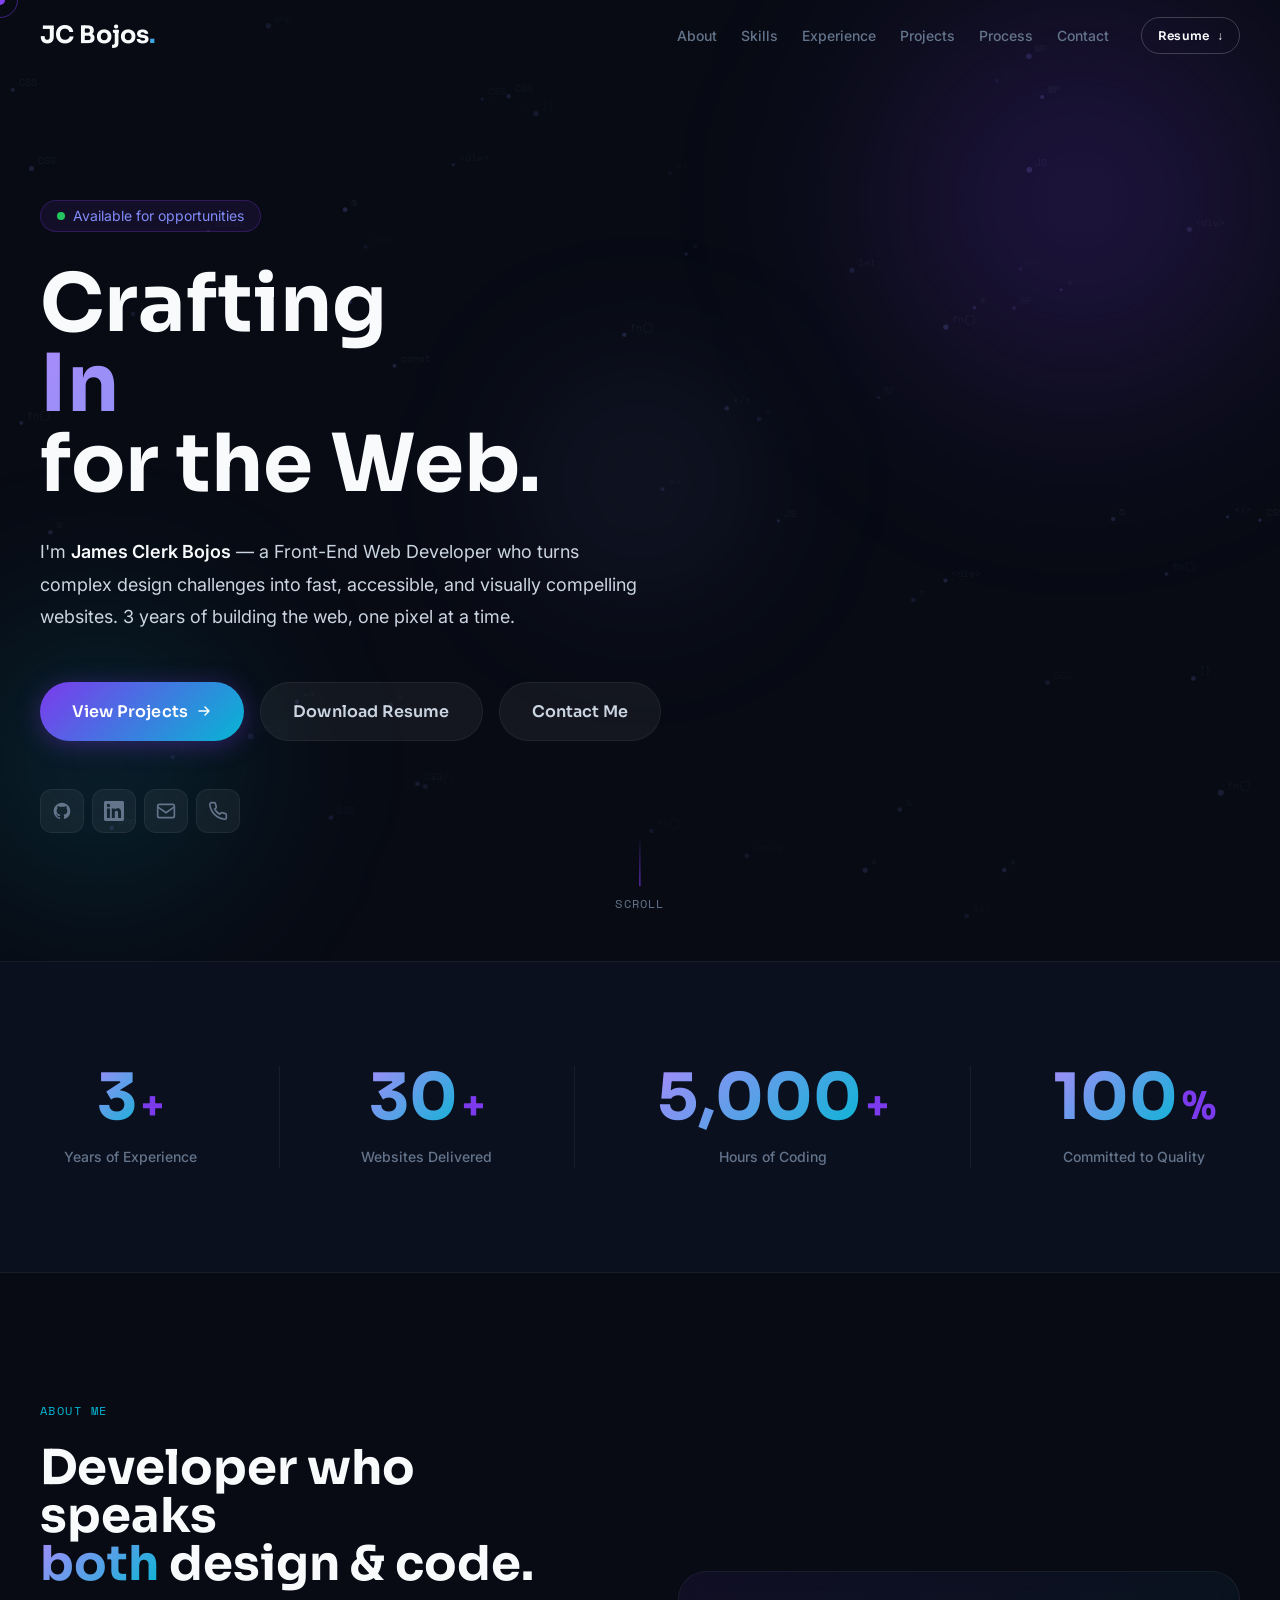
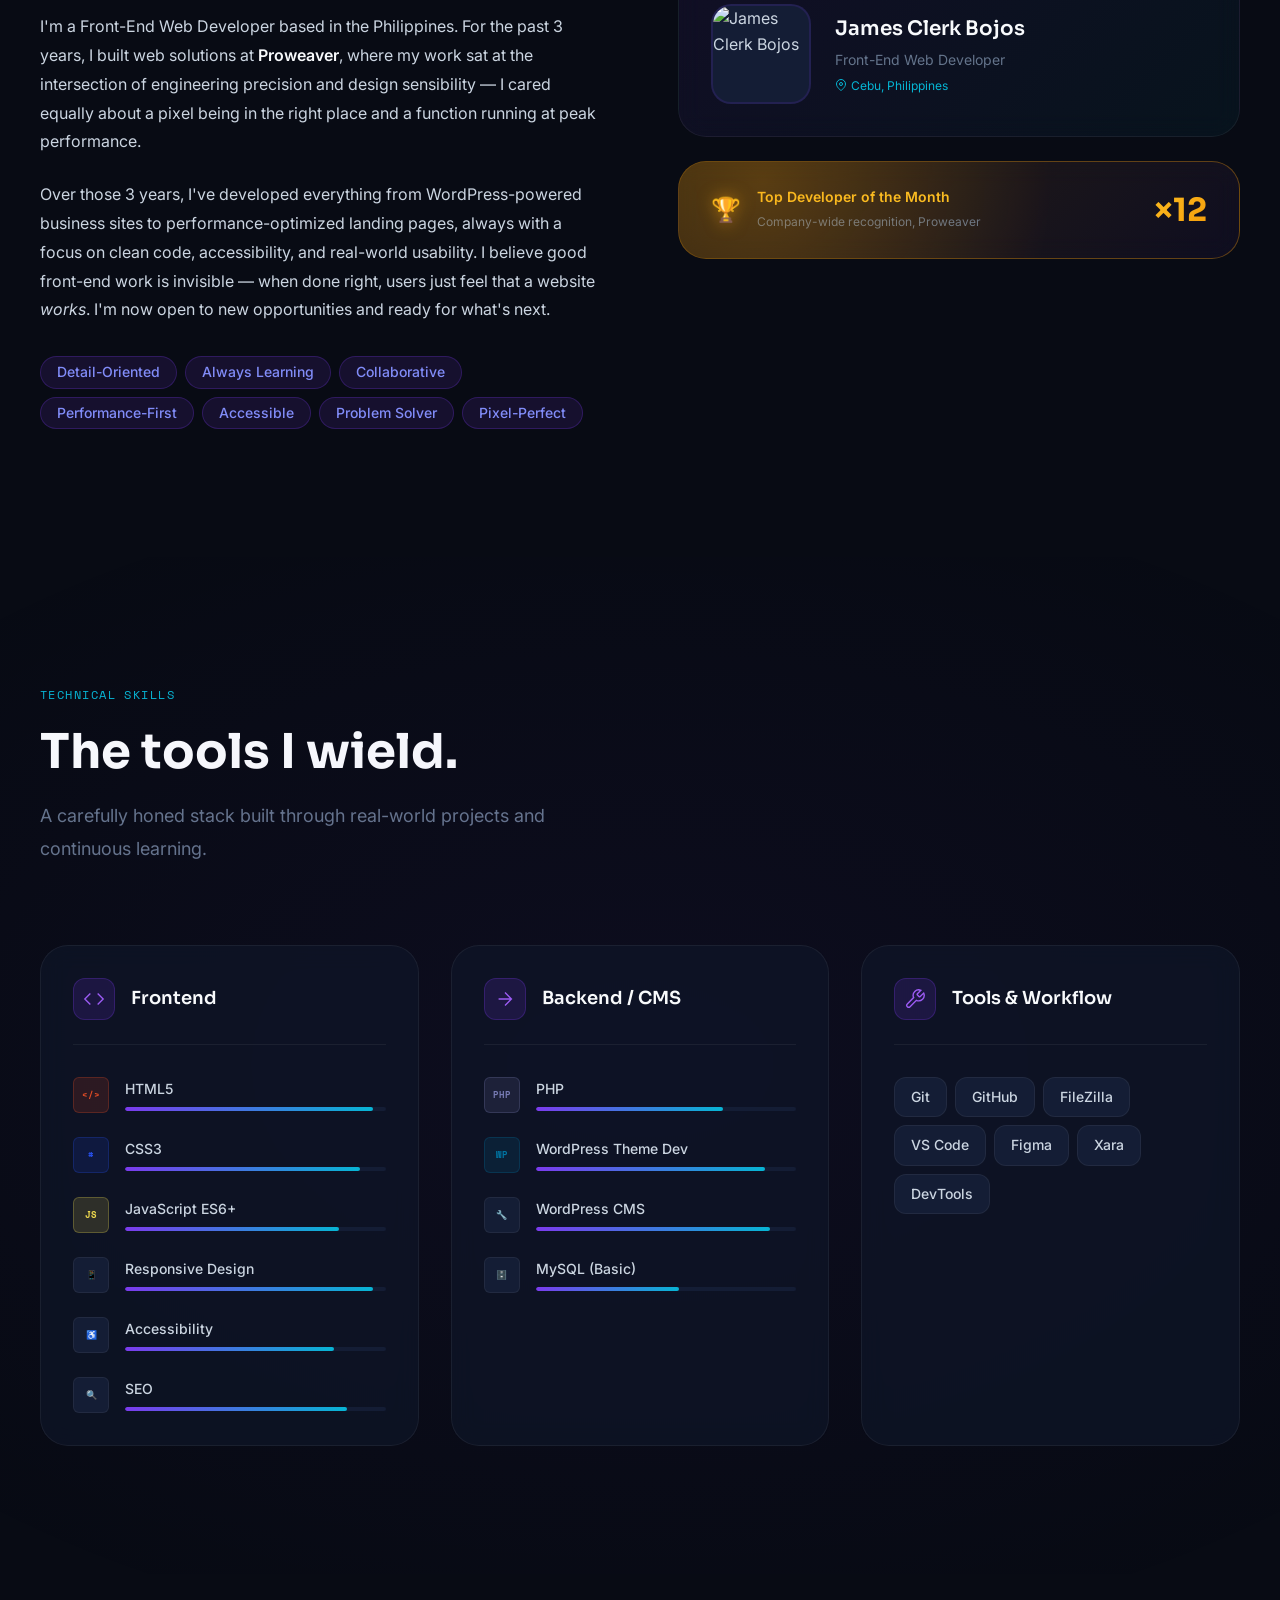
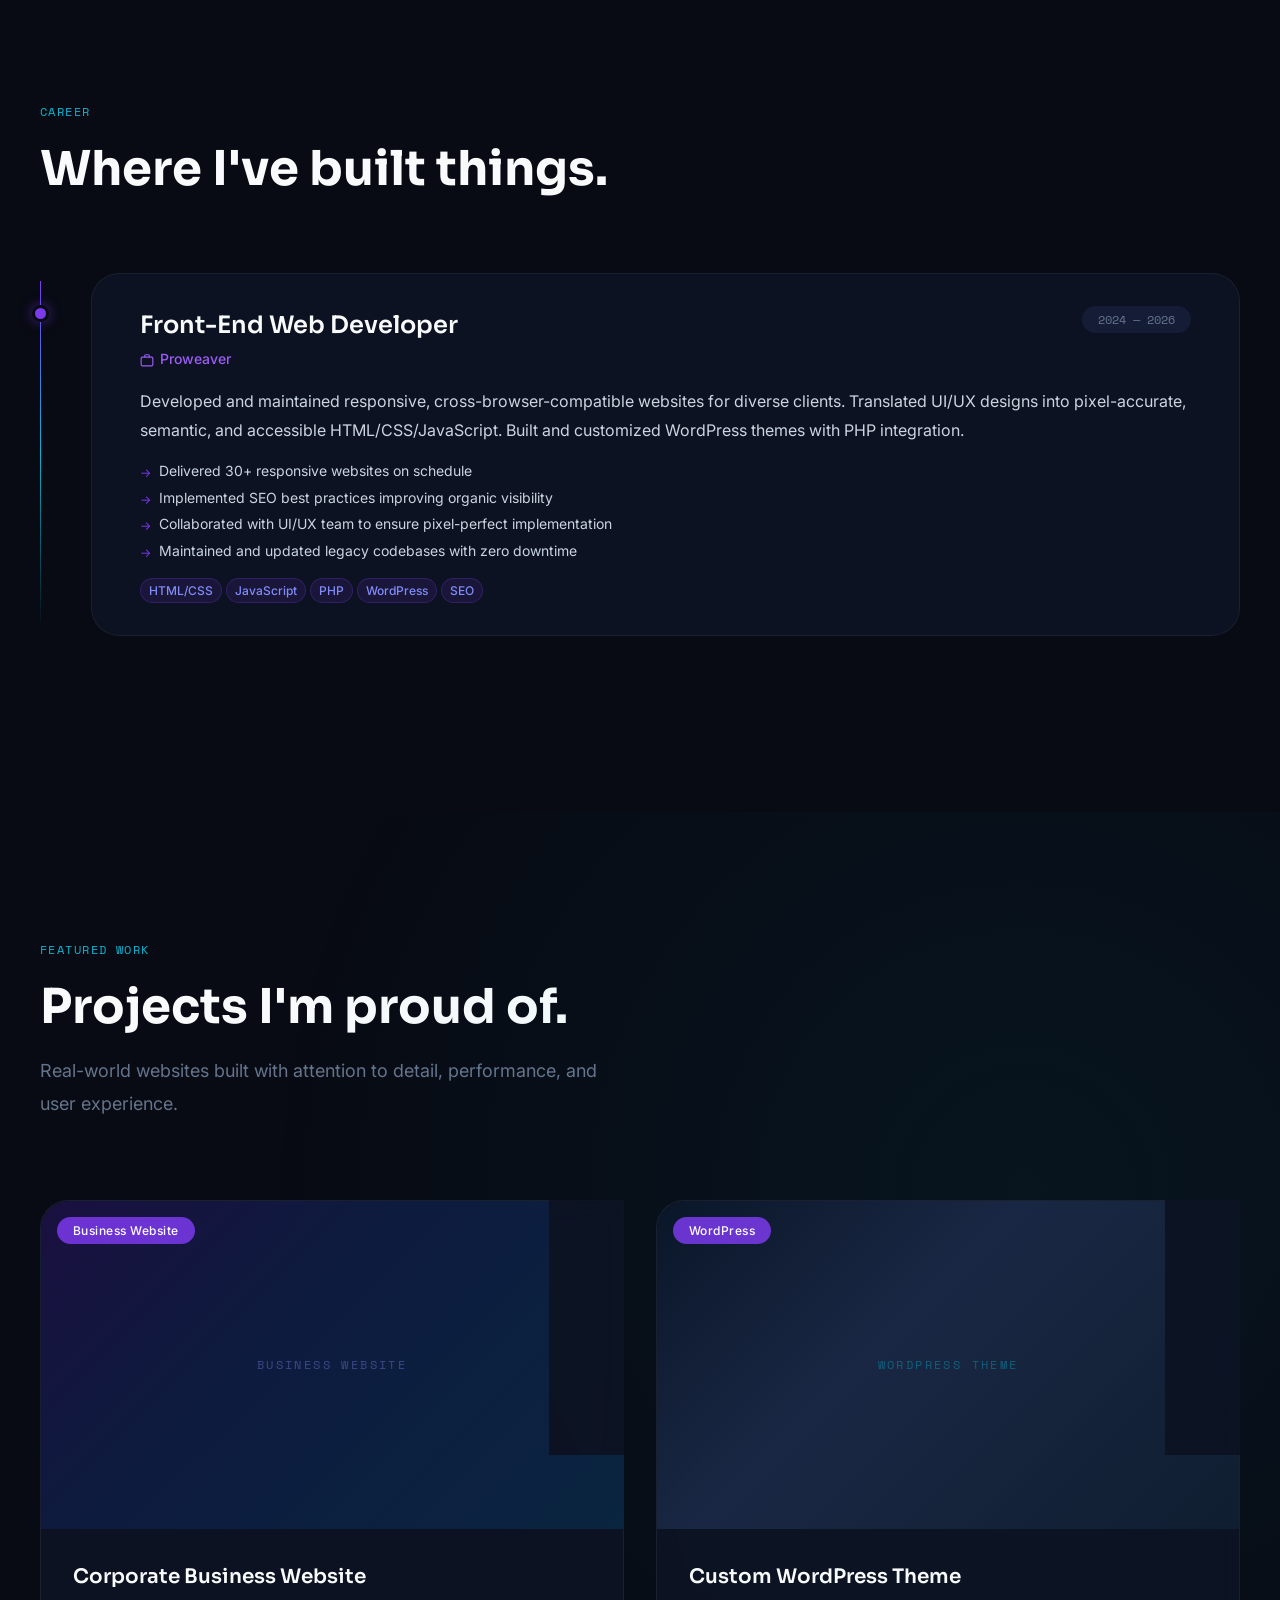
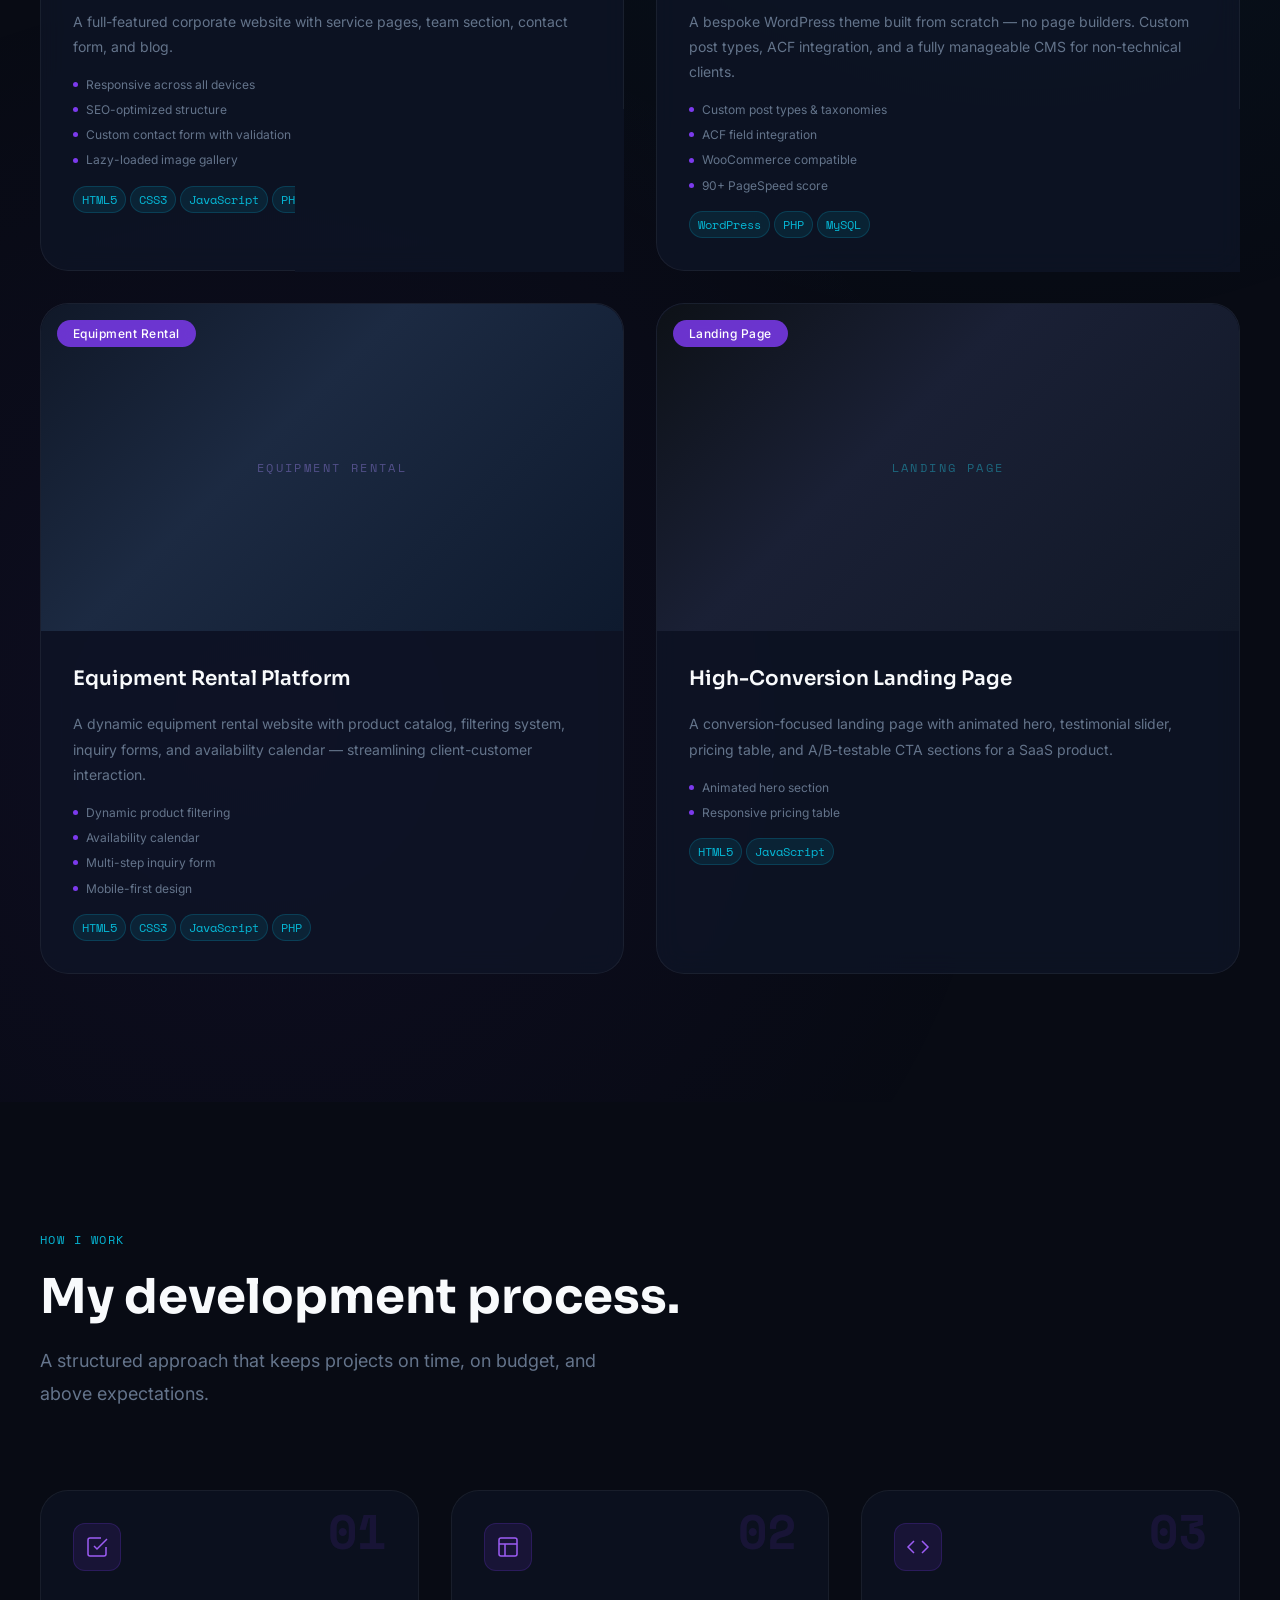
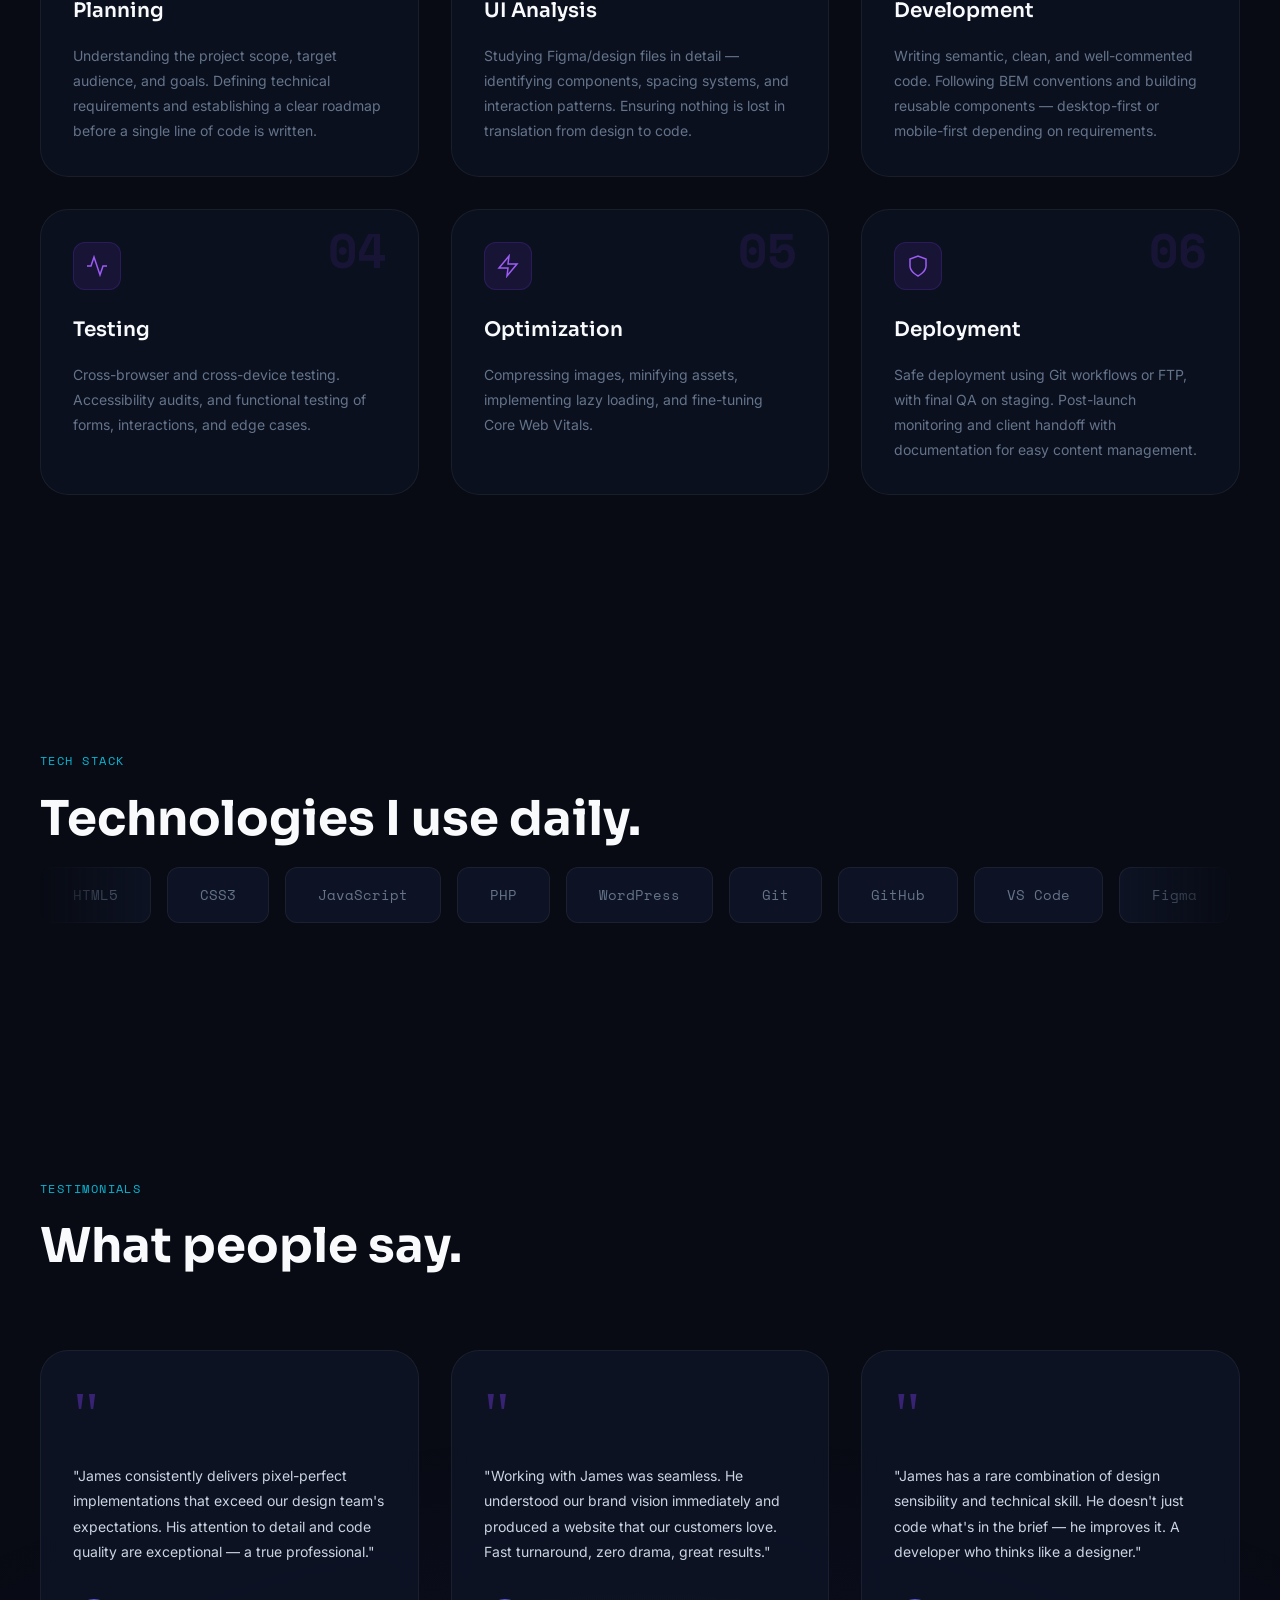
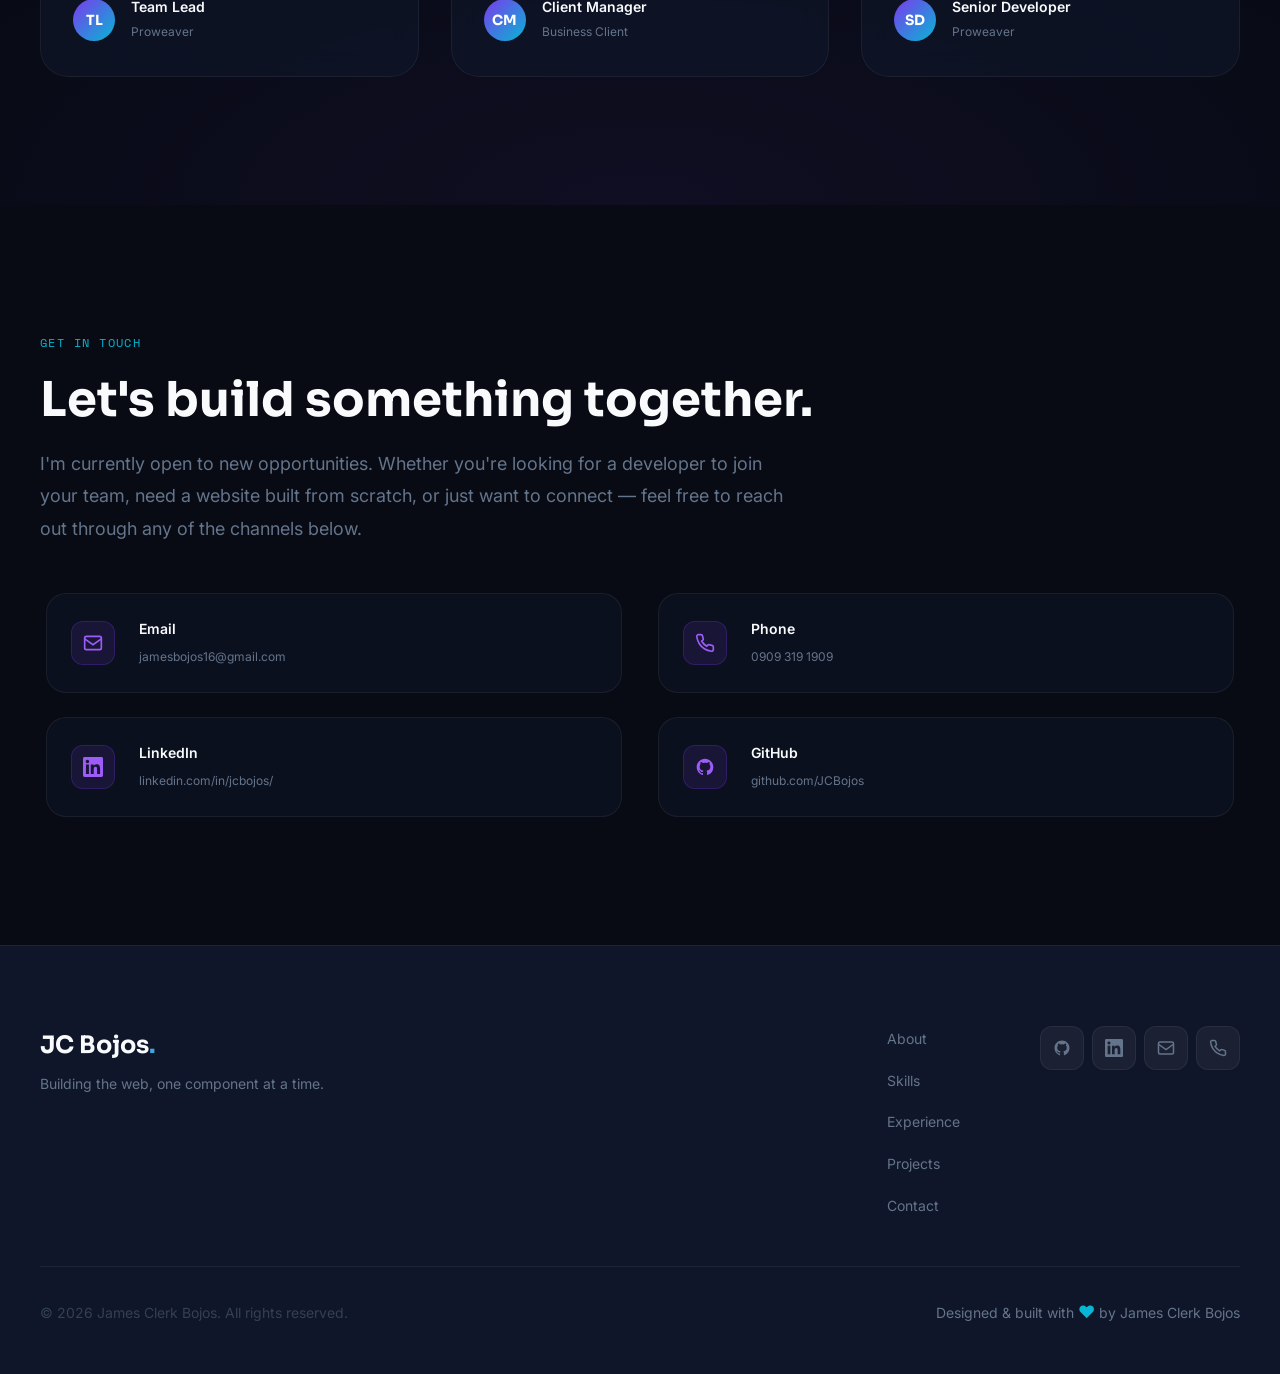
==== index.html @ 09b6a543 "minified files" ====
<!DOCTYPE html>
<html lang="en">
<head>
  <meta charset="UTF-8" />
  <meta name="viewport" content="width=device-width, initial-scale=1.0" />
  <meta name="theme-color" content="#080B14" id="theme-color-meta" />

  <!-- Apply saved theme before first paint to avoid a flash -->
  <script>
    (function () {
      try {
        var saved = localStorage.getItem('theme');
        if (saved === 'light') {
          document.documentElement.setAttribute('data-theme', 'light');
        }
      } catch (e) { /* localStorage unavailable, default (dark) applies */ }
    })();
  </script>

  <!-- SEO -->
  <title>James Clerk Bojos — Front-End Web Developer | Philippines</title>
  <meta name="description" content="James Clerk Bojos is a Front-End Web Developer with 3 years of experience building responsive, accessible, and performant websites using HTML, CSS, JavaScript, PHP, and WordPress." />
  <meta name="keywords" content="front-end developer, web developer Philippines, WordPress developer, HTML CSS JavaScript, James Bojos, responsive websites" />
  <meta name="author" content="James Clerk Bojos" />
  <link rel="canonical" href="https://jamesclerkbojos.dev/" />

  <!-- Open Graph -->
  <meta property="og:type" content="website" />
  <meta property="og:url" content="https://jamesclerkbojos.dev/" />
  <meta property="og:title" content="James Bojos — Front-End Web Developer" />
  <meta property="og:description" content="Front-End Web Developer with 3 years of experience in responsive design, WordPress, and modern web technologies." />
  <meta property="og:image" content="https://jamesclerkbojos.dev/assets/images/og-cover.jpg" />

  <!-- Twitter Card -->
  <meta name="twitter:card" content="summary_large_image" />
  <meta name="twitter:title" content="James Clerk Bojos — Front-End Web Developer" />
  <meta name="twitter:description" content="Building responsive, accessible, and beautiful web experiences." />
  <meta name="twitter:image" content="https://jamesclerkbojos.dev/assets/images/og-cover.jpg" />

  <!-- Schema.org -->
  <script type="application/ld+json">
  {
    "@context": "https://schema.org",
    "@type": "Person",
    "name": "James Clerk Bojos",
    "url": "https://github.com/JCBojos",
    "jobTitle": "Front-End Web Developer",
    "knowsAbout": ["HTML5","CSS3","JavaScript","PHP","WordPress","Responsive Design","SEO"],
    "sameAs": [
      "https://github.com/JCBojos",
      "https://linkedin.com/in/jamesclerkbojos"
    ]
  }
  </script>

  <!-- Fonts -->
  <link rel="preconnect" href="https://fonts.googleapis.com" />
  <link rel="preconnect" href="https://fonts.gstatic.com" crossorigin />
  <link href="https://fonts.googleapis.com/css2?family=Sora:wght@300;400;500;600;700&family=Inter:wght@300;400;500;600&family=Space+Mono:wght@400;700&display=swap" rel="stylesheet" />

  <!-- Stylesheets -->
  <link rel="stylesheet" href="style.min.css" />
  <!-- Favicon placeholder -->
  <link rel="icon" type="image/svg+xml" href="data:image/svg+xml,<svg xmlns='http://www.w3.org/2000/svg' viewBox='0 0 100 100'><rect width='100' height='100' rx='20' fill='%237C3AED'/><text y='.9em' font-size='70' x='15' fill='white' font-family='monospace' font-weight='bold'>JCB</text></svg>" />
</head>
<body>

  <!-- ==================== LOADER ==================== -->
  <div class="loader" id="loader" aria-hidden="true">
    <div class="loader__inner">
      <div class="loader__logo">JCB</div>
      <div class="loader__bar"><div class="loader__fill"></div></div>
      <span class="loader__text">Initializing...</span>
    </div>
  </div>

  <!-- ==================== CURSOR ==================== -->
  <div class="cursor" id="cursor" aria-hidden="true"></div>
  <div class="cursor-follower" id="cursor-follower" aria-hidden="true"></div>

  <!-- ==================== NAVIGATION ==================== -->
  <header class="header" id="header" role="banner">
    <nav class="nav container" aria-label="Main navigation">
      <a href="#hero" class="nav__logo" aria-label="James Clerk Bojos — Home">
        <span class="nav__logo-text">JC Bojos<span class="nav__logo-accent">.</span></span>
      </a>

      <ul class="nav__list" role="list">
        <li><a href="#about" class="nav__link">About</a></li>
        <li><a href="#skills" class="nav__link">Skills</a></li>
        <li><a href="#experience" class="nav__link">Experience</a></li>
        <li><a href="#projects" class="nav__link">Projects</a></li>
        <li><a href="#process" class="nav__link">Process</a></li>
        <li><a href="#contact" class="nav__link">Contact</a></li>
      </ul>

      <a href="assets/resume/james-bojos-resume.pdf" download class="btn btn--outline btn--sm" aria-label="Download resume PDF">
        Resume <span aria-hidden="true">↓</span>
      </a>

      <!-- <button class="theme-toggle" id="theme-toggle" type="button" aria-label="Toggle light mode" aria-pressed="false">
        <svg class="icon-moon" width="18" height="18" viewBox="0 0 24 24" fill="none" stroke="currentColor" stroke-width="2" stroke-linecap="round" stroke-linejoin="round" aria-hidden="true">
          <path d="M21 12.79A9 9 0 1 1 11.21 3 7 7 0 0 0 21 12.79z"></path>
        </svg>
        <svg class="icon-sun" width="18" height="18" viewBox="0 0 24 24" fill="none" stroke="currentColor" stroke-width="2" stroke-linecap="round" stroke-linejoin="round" aria-hidden="true">
          <circle cx="12" cy="12" r="4"></circle>
          <path d="M12 2v2M12 20v2M4.93 4.93l1.41 1.41M17.66 17.66l1.41 1.41M2 12h2M20 12h2M4.93 19.07l1.41-1.41M17.66 6.34l1.41-1.41"></path>
        </svg>
      </button> -->

      <button class="nav__toggle" id="nav-toggle" aria-label="Toggle mobile menu" aria-expanded="false" aria-controls="nav-mobile">
        <span></span><span></span><span></span>
      </button>
    </nav>

    <!-- Mobile menu -->
    <div class="nav__mobile" id="nav-mobile" role="dialog" aria-label="Mobile navigation">
      <ul class="nav__mobile-list" role="list">
        <li><a href="#about" class="nav__mobile-link">About</a></li>
        <li><a href="#skills" class="nav__mobile-link">Skills</a></li>
        <li><a href="#experience" class="nav__mobile-link">Experience</a></li>
        <li><a href="#projects" class="nav__mobile-link">Projects</a></li>
        <li><a href="#process" class="nav__mobile-link">Process</a></li>
        <li><a href="#contact" class="nav__mobile-link">Contact</a></li>
        <li><a href="assets/resume/james-bojos-resume.pdf" download class="btn btn--primary btn--full">Download Resume</a></li>
        <!-- <li>
          <button class="theme-toggle theme-toggle--mobile" id="theme-toggle-mobile" type="button" aria-label="Toggle light mode" aria-pressed="false">
            <svg class="icon-moon" width="18" height="18" viewBox="0 0 24 24" fill="none" stroke="currentColor" stroke-width="2" stroke-linecap="round" stroke-linejoin="round" aria-hidden="true">
              <path d="M21 12.79A9 9 0 1 1 11.21 3 7 7 0 0 0 21 12.79z"></path>
            </svg>
            <svg class="icon-sun" width="18" height="18" viewBox="0 0 24 24" fill="none" stroke="currentColor" stroke-width="2" stroke-linecap="round" stroke-linejoin="round" aria-hidden="true">
              <circle cx="12" cy="12" r="4"></circle>
              <path d="M12 2v2M12 20v2M4.93 4.93l1.41 1.41M17.66 17.66l1.41 1.41M2 12h2M20 12h2M4.93 19.07l1.41-1.41M17.66 6.34l1.41-1.41"></path>
            </svg>
            <span class="theme-toggle__label">Light mode</span>
          </button>
        </li> -->
      </ul>
    </div>
  </header>

  <main id="main">

    <!-- ==================== HERO ==================== -->
    <section class="hero" id="hero" aria-label="Introduction">
      <canvas class="hero__canvas" id="hero-canvas" aria-hidden="true"></canvas>

      <div class="hero__glow hero__glow--1" aria-hidden="true"></div>
      <div class="hero__glow hero__glow--2" aria-hidden="true"></div>
      <div class="hero__glow hero__glow--3" aria-hidden="true"></div>

      <div class="container hero__container">
        <div class="hero__badge reveal-up">
          <span class="hero__badge-dot" aria-hidden="true"></span>
          <span>Available for opportunities</span>
        </div>

        <h1 class="hero__title reveal-up">
          <span class="hero__title-line">Crafting</span>
          <span class="hero__title-line hero__title-gradient" id="typed-text">Experiences</span>
          <span class="hero__title-line">for the Web.</span>
        </h1>

        <p class="hero__subtitle reveal-up">
          I'm <strong>James Clerk Bojos</strong> — a Front-End Web Developer who turns complex design challenges 
          into fast, accessible, and visually compelling websites. 3 years of building the web, one pixel at a time.
        </p>

        <div class="hero__cta reveal-up">
          <a href="#projects" class="btn btn--primary btn--lg">
            <span>View Projects</span>
            <svg width="16" height="16" viewBox="0 0 16 16" fill="none" aria-hidden="true"><path d="M3 8h10M9 4l4 4-4 4" stroke="currentColor" stroke-width="1.5" stroke-linecap="round" stroke-linejoin="round"/></svg>
          </a>
          <a href="assets/resume/james-bojos-resume.pdf" download class="btn btn--ghost btn--lg">
            Download Resume
          </a>
          <a href="#contact" class="btn btn--ghost btn--lg">Contact Me</a>
        </div>

        <div class="hero__social reveal-up" aria-label="Social links">
          <a href="https://github.com/JCBojos" class="social-link" target="_blank" rel="noopener noreferrer" aria-label="GitHub profile">
            <svg width="20" height="20" viewBox="0 0 24 24" fill="currentColor" aria-hidden="true"><path d="M12 2C6.477 2 2 6.484 2 12.017c0 4.425 2.865 8.18 6.839 9.504.5.092.682-.217.682-.483 0-.237-.008-.868-.013-1.703-2.782.605-3.369-1.343-3.369-1.343-.454-1.158-1.11-1.466-1.11-1.466-.908-.62.069-.608.069-.608 1.003.07 1.531 1.032 1.531 1.032.892 1.53 2.341 1.088 2.91.832.092-.647.35-1.088.636-1.338-2.22-.253-4.555-1.113-4.555-4.951 0-1.093.39-1.988 1.029-2.688-.103-.253-.446-1.272.098-2.65 0 0 .84-.27 2.75 1.026A9.564 9.564 0 0112 6.844c.85.004 1.705.115 2.504.337 1.909-1.296 2.747-1.027 2.747-1.027.546 1.379.202 2.398.1 2.651.64.7 1.028 1.595 1.028 2.688 0 3.848-2.339 4.695-4.566 4.943.359.309.678.92.678 1.855 0 1.338-.012 2.419-.012 2.747 0 .268.18.58.688.482A10.019 10.019 0 0022 12.017C22 6.484 17.522 2 12 2z"/></svg>
          </a>
          <a href="https://www.linkedin.com/in/jcbojos/" class="social-link" target="_blank" rel="noopener noreferrer" aria-label="LinkedIn profile">
            <svg width="20" height="20" viewBox="0 0 24 24" fill="currentColor" aria-hidden="true"><path d="M20.447 20.452h-3.554v-5.569c0-1.328-.027-3.037-1.852-3.037-1.853 0-2.136 1.445-2.136 2.939v5.667H9.351V9h3.414v1.561h.046c.477-.9 1.637-1.85 3.37-1.85 3.601 0 4.267 2.37 4.267 5.455v6.286zM5.337 7.433c-1.144 0-2.063-.926-2.063-2.065 0-1.138.92-2.063 2.063-2.063 1.14 0 2.064.925 2.064 2.063 0 1.139-.925 2.065-2.064 2.065zm1.782 13.019H3.555V9h3.564v11.452zM22.225 0H1.771C.792 0 0 .774 0 1.729v20.542C0 23.227.792 24 1.771 24h20.451C23.2 24 24 23.227 24 22.271V1.729C24 .774 23.2 0 22.222 0h.003z"/></svg>
          </a>
          <a href="mailto:jamesbojos16@gmail.com" class="social-link" aria-label="Email James">
            <svg width="20" height="20" viewBox="0 0 24 24" fill="none" stroke="currentColor" stroke-width="2" aria-hidden="true"><rect x="2" y="4" width="20" height="16" rx="2"/><path d="M2 7l10 7 10-7"/></svg>
          </a>
          <a href="tel:+639093191909" class="social-link" aria-label="Call James">
            <svg width="20" height="20" viewBox="0 0 24 24" fill="none" stroke="currentColor" stroke-width="2" aria-hidden="true"><path d="M22 16.92v3a2 2 0 0 1-2.18 2 19.79 19.79 0 0 1-8.63-3.07 19.5 19.5 0 0 1-6-6 19.79 19.79 0 0 1-3.07-8.67A2 2 0 0 1 4.11 2h3a2 2 0 0 1 2 1.72c.127.96.361 1.903.7 2.81a2 2 0 0 1-.45 2.11L8.09 9.91a16 16 0 0 0 6 6l1.27-1.27a2 2 0 0 1 2.11-.45c.907.339 1.85.573 2.81.7A2 2 0 0 1 22 16.92z"/></svg>
          </a>
        </div>
      </div>

      <div class="hero__scroll" aria-hidden="true">
        <div class="hero__scroll-line"></div>
        <span>scroll</span>
      </div>
    </section>

    <!-- ==================== STATS ==================== -->
    <section class="stats" aria-label="Key statistics">
      <div class="container stats__container">
        <div class="stats__item">
          <span class="stats__number" data-count="3">0</span>
          <span class="stats__suffix">+</span>
          <p class="stats__label">Years of Experience</p>
        </div>
        <div class="stats__divider" aria-hidden="true"></div>
        <div class="stats__item">
          <span class="stats__number" data-count="30">0</span>
          <span class="stats__suffix">+</span>
          <p class="stats__label">Websites Delivered</p>
        </div>
        <div class="stats__divider" aria-hidden="true"></div>
        <div class="stats__item">
          <span class="stats__number" data-count="5000">0</span>
          <span class="stats__suffix">+</span>
          <p class="stats__label">Hours of Coding</p>
        </div>
        <div class="stats__divider" aria-hidden="true"></div>
        <div class="stats__item">
          <span class="stats__number" data-count="100">0</span>
          <span class="stats__suffix">%</span>
          <p class="stats__label">Committed to Quality</p>
        </div>
      </div>
    </section>

    <!-- ==================== ABOUT ==================== -->
    <section class="about section" id="about" aria-labelledby="about-heading">
      <div class="container about__container">
        <div class="about__left">
          <div class="section-eyebrow reveal-up">About Me</div>
          <h2 class="section-title reveal-up" id="about-heading">
            Developer who speaks<br />
            <em>both</em> design &amp; code.
          </h2>

          <div class="about__bio reveal-up">
            <p>
              I'm a Front-End Web Developer based in the Philippines. For the past 3 years, I built web 
              solutions at <strong>Proweaver</strong>, where my work sat at the intersection of engineering 
              precision and design sensibility — I cared equally about a pixel being in the right place and 
              a function running at peak performance.
            </p>
            <p>
              Over those 3 years, I've developed everything from WordPress-powered business sites to 
              performance-optimized landing pages, always with a focus on clean code, accessibility, and 
              real-world usability. I believe good front-end work is invisible — when done right, users 
              just feel that a website <em>works</em>. I'm now open to new opportunities and ready for 
              what's next.
            </p>
            <!-- <p>
              Beyond development, I'm passionate about education and aspire to share what I've learned 
              as a Part-Time IT Instructor — helping the next generation understand that the web is both 
              a craft and a discipline.
            </p> -->
          </div>

          <div class="about__tags reveal-up" aria-label="Personality traits">
            <span class="tag">Detail-Oriented</span>
            <span class="tag">Always Learning</span>
            <span class="tag">Collaborative</span>
            <span class="tag">Performance-First</span>
            <span class="tag">Accessible</span>
            <span class="tag">Problem Solver</span>
            <span class="tag">Pixel-Perfect</span>
            <!-- <span class="tag">Future Instructor</span> -->
          </div>
        </div>

        <div class="about__right reveal-left">
          <div class="about__card-wrap">
            <div class="about__avatar-card glass-card">
              <div class="about__avatar" aria-label="James Bojos avatar">
                <!-- <svg viewBox="0 0 200 200" xmlns="http://www.w3.org/2000/svg" aria-hidden="true">
                  <defs>
                    <linearGradient id="avatarGrad" x1="0%" y1="0%" x2="100%" y2="100%">
                      <stop offset="0%" style="stop-color:#7C3AED"/>
                      <stop offset="100%" style="stop-color:#06B6D4"/>
                    </linearGradient>
                  </defs>
                  <circle cx="100" cy="100" r="100" fill="url(#avatarGrad)" opacity="0.15"/>
                  <circle cx="100" cy="78" r="32" fill="url(#avatarGrad)" opacity="0.8"/>
                  <ellipse cx="100" cy="155" rx="52" ry="38" fill="url(#avatarGrad)" opacity="0.6"/>
                  <text x="100" y="200" text-anchor="middle" font-family="Space Grotesk" font-size="11" fill="#818CF8" opacity="0.6">Replace with your photo</text>
                </svg> -->
                <figure>
                  <img src="includes/images/profile.png" alt="James Clerk Bojos">
                </figure>
              </div>
              <div class="about__avatar-info">
                <strong>James Clerk Bojos</strong>
                <span>Front-End Web Developer</span>
                <span class="about__location">
                  <svg width="12" height="12" viewBox="0 0 24 24" fill="none" stroke="currentColor" stroke-width="2" aria-hidden="true"><path d="M21 10c0 7-9 13-9 13s-9-6-9-13a9 9 0 0118 0z"/><circle cx="12" cy="10" r="3"/></svg>
                 Cebu, Philippines
                </span>
              </div>
            </div>

            <!-- <div class="about__mini-card glass-card">
              <div class="about__mini-icon" aria-hidden="true">🏢</div>
              <div>
                <strong>Proweaver</strong>
                <span>Current Employer</span>
              </div>
            </div> -->

            <div class="about__mini-card about__mini-card--highlight glass-card">
              <div class="about__mini-icon about__mini-icon--gold" aria-hidden="true">🏆</div>
              <div>
                <strong>Top Developer of the Month</strong>
                <span>Company-wide recognition, Proweaver</span>
              </div>
              <div class="about__achievement-count" aria-label="Awarded 12 times">×12</div>
            </div>

            <!-- <div class="about__mini-card glass-card">
              <div class="about__mini-icon" aria-hidden="true">🎓</div>
              <div>
                <strong>IT Instructor</strong>
                <span>Future Goal</span>
              </div>
            </div> -->
          </div>
        </div>
      </div>
    </section>

    <!-- ==================== SKILLS ==================== -->
    <section class="skills section" id="skills" aria-labelledby="skills-heading">
      <div class="skills__bg" aria-hidden="true"></div>
      <div class="container">
        <div class="section-eyebrow reveal-up">Technical Skills</div>
        <h2 class="section-title reveal-up" id="skills-heading">The tools I wield.</h2>
        <p class="section-subtitle reveal-up">A carefully honed stack built through real-world projects and continuous learning.</p>

        <div class="skills__grid">

          <!-- Frontend -->
          <div class="skills__category glass-card reveal-up">
            <div class="skills__category-header">
              <div class="skills__category-icon" aria-hidden="true">
                <svg width="22" height="22" viewBox="0 0 24 24" fill="none" stroke="currentColor" stroke-width="1.5"><polyline points="16 18 22 12 16 6"/><polyline points="8 6 2 12 8 18"/></svg>
              </div>
              <h3 class="skills__category-title">Frontend</h3>
            </div>
            <ul class="skills__list" role="list">
              <li class="skill-item">
                <span class="skill-item__icon skill-item__icon--html" aria-hidden="true">&#60;/&#62;</span>
                <span class="skill-item__name">HTML5</span>
                <div class="skill-item__bar" role="progressbar" aria-valuenow="95" aria-valuemin="0" aria-valuemax="100" aria-label="HTML5 proficiency 95%">
                  <div class="skill-item__fill" style="--w:95%"></div>
                </div>
              </li>
              <li class="skill-item">
                <span class="skill-item__icon skill-item__icon--css" aria-hidden="true">#</span>
                <span class="skill-item__name">CSS3</span>
                <div class="skill-item__bar" role="progressbar" aria-valuenow="90" aria-valuemin="0" aria-valuemax="100" aria-label="CSS3 proficiency 90%">
                  <div class="skill-item__fill" style="--w:90%"></div>
                </div>
              </li>
              <li class="skill-item">
                <span class="skill-item__icon skill-item__icon--js" aria-hidden="true">JS</span>
                <span class="skill-item__name">JavaScript ES6+</span>
                <div class="skill-item__bar" role="progressbar" aria-valuenow="82" aria-valuemin="0" aria-valuemax="100" aria-label="JavaScript proficiency 82%">
                  <div class="skill-item__fill" style="--w:82%"></div>
                </div>
              </li>
              <li class="skill-item">
                <span class="skill-item__icon" aria-hidden="true">📱</span>
                <span class="skill-item__name">Responsive Design</span>
                <div class="skill-item__bar" role="progressbar" aria-valuenow="95" aria-valuemin="0" aria-valuemax="100" aria-label="Responsive design proficiency 95%">
                  <div class="skill-item__fill" style="--w:95%"></div>
                </div>
              </li>
              <li class="skill-item">
                <span class="skill-item__icon" aria-hidden="true">♿</span>
                <span class="skill-item__name">Accessibility</span>
                <div class="skill-item__bar" role="progressbar" aria-valuenow="80" aria-valuemin="0" aria-valuemax="100" aria-label="Accessibility proficiency 80%">
                  <div class="skill-item__fill" style="--w:80%"></div>
                </div>
              </li>
              <li class="skill-item">
                <span class="skill-item__icon" aria-hidden="true">🔍</span>
                <span class="skill-item__name">SEO</span>
                <div class="skill-item__bar" role="progressbar" aria-valuenow="85" aria-valuemin="0" aria-valuemax="100" aria-label="SEO proficiency 85%">
                  <div class="skill-item__fill" style="--w:85%"></div>
                </div>
              </li>
            </ul>
          </div>

          <!-- Backend -->
          <div class="skills__category glass-card reveal-up">
            <div class="skills__category-header">
              <div class="skills__category-icon" aria-hidden="true">
                <svg width="22" height="22" viewBox="0 0 24 24" fill="none" stroke="currentColor" stroke-width="1.5"><path d="M5 12H19M12 5l7 7-7 7"/></svg>
              </div>
              <h3 class="skills__category-title">Backend / CMS</h3>
            </div>
            <ul class="skills__list" role="list">
              <li class="skill-item">
                <span class="skill-item__icon skill-item__icon--php" aria-hidden="true">PHP</span>
                <span class="skill-item__name">PHP</span>
                <div class="skill-item__bar" role="progressbar" aria-valuenow="72" aria-valuemin="0" aria-valuemax="100" aria-label="PHP proficiency 72%">
                  <div class="skill-item__fill" style="--w:72%"></div>
                </div>
              </li>
              <li class="skill-item">
                <span class="skill-item__icon skill-item__icon--wp" aria-hidden="true">WP</span>
                <span class="skill-item__name">WordPress Theme Dev</span>
                <div class="skill-item__bar" role="progressbar" aria-valuenow="88" aria-valuemin="0" aria-valuemax="100" aria-label="WordPress proficiency 88%">
                  <div class="skill-item__fill" style="--w:88%"></div>
                </div>
              </li>
              <li class="skill-item">
                <span class="skill-item__icon" aria-hidden="true">🔧</span>
                <span class="skill-item__name">WordPress CMS</span>
                <div class="skill-item__bar" role="progressbar" aria-valuenow="90" aria-valuemin="0" aria-valuemax="100" aria-label="WordPress CMS proficiency 90%">
                  <div class="skill-item__fill" style="--w:90%"></div>
                </div>
              </li>
              <li class="skill-item">
                <span class="skill-item__icon" aria-hidden="true">🗄️</span>
                <span class="skill-item__name">MySQL (Basic)</span>
                <div class="skill-item__bar" role="progressbar" aria-valuenow="55" aria-valuemin="0" aria-valuemax="100" aria-label="MySQL proficiency 55%">
                  <div class="skill-item__fill" style="--w:55%"></div>
                </div>
              </li>
            </ul>
          </div>

          <!-- Tools -->
          <div class="skills__category glass-card reveal-up">
            <div class="skills__category-header">
              <div class="skills__category-icon" aria-hidden="true">
                <svg width="22" height="22" viewBox="0 0 24 24" fill="none" stroke="currentColor" stroke-width="1.5"><path d="M14.7 6.3a1 1 0 000 1.4l1.6 1.6a1 1 0 001.4 0l3.77-3.77a6 6 0 01-7.94 7.94l-6.91 6.91a2.12 2.12 0 01-3-3l6.91-6.91a6 6 0 017.94-7.94l-3.76 3.76z"/></svg>
              </div>
              <h3 class="skills__category-title">Tools &amp; Workflow</h3>
            </div>
            <div class="tools__grid">
              <div class="tool-badge" data-tooltip="Version Control">
                <span>Git</span>
              </div>
              <div class="tool-badge" data-tooltip="Code Repository">
                <span>GitHub</span>
              </div>
              <div class="tool-badge" data-tooltip="FTP Client">
                <span>FileZilla</span>
              </div>
              <div class="tool-badge" data-tooltip="Code Editor">
                <span>VS Code</span>
              </div>
              <div class="tool-badge" data-tooltip="UI/UX Design">
                <span>Figma</span>
              </div>
              <div class="tool-badge" data-tooltip="Image Editing">
                <span>Xara</span>
              </div>
              <!-- <div class="tool-badge" data-tooltip="Web Vitals">
                <span>Lighthouse</span>
              </div> -->
              <div class="tool-badge" data-tooltip="Browser Testing">
                <span>DevTools</span>
              </div>
            </div>
          </div>

        </div>
      </div>
    </section>

    <!-- ==================== EXPERIENCE ==================== -->
    <section class="experience section" id="experience" aria-labelledby="exp-heading">
      <div class="container">
        <div class="section-eyebrow reveal-up">Career</div>
        <h2 class="section-title reveal-up" id="exp-heading">Where I've built things.</h2>

        <div class="timeline">
          <div class="timeline__line" aria-hidden="true"></div>

          <article class="timeline__item reveal-up">
            <div class="timeline__dot" aria-hidden="true"></div>
            <div class="timeline__content glass-card">
              <div class="timeline__header">
                <div>
                  <h3 class="timeline__role">Front-End Web Developer</h3>
                  <div class="timeline__company">
                    <svg width="14" height="14" viewBox="0 0 24 24" fill="none" stroke="currentColor" stroke-width="2" aria-hidden="true"><rect x="2" y="7" width="20" height="15" rx="2"/><path d="M16 7V5a2 2 0 00-2-2h-4a2 2 0 00-2 2v2"/></svg>
                    Proweaver
                  </div>
                </div>
                <span class="timeline__period">2024 — 2026</span>
              </div>
              <p class="timeline__desc">
                Developed and maintained responsive, cross-browser-compatible websites for diverse clients. 
                Translated UI/UX designs into pixel-accurate, semantic, and accessible HTML/CSS/JavaScript. 
                Built and customized WordPress themes with PHP integration.
              </p>
              <ul class="timeline__achievements" role="list">
                <li>Delivered 30+ responsive websites on schedule</li>
                <li>Implemented SEO best practices improving organic visibility</li>
                <!-- <li>Optimized page performance achieving 90+ Lighthouse scores</li> -->
                <li>Collaborated with UI/UX team to ensure pixel-perfect implementation</li>
                <li>Maintained and updated legacy codebases with zero downtime</li>
              </ul>
              <div class="timeline__tags">
                <span class="tag tag--sm">HTML/CSS</span>
                <span class="tag tag--sm">JavaScript</span>
                <span class="tag tag--sm">PHP</span>
                <span class="tag tag--sm">WordPress</span>
                <!-- <span class="tag tag--sm">SCSS</span> -->
                <span class="tag tag--sm">SEO</span>
              </div>
            </div>
          </article>

          <!-- <article class="timeline__item reveal-up">
            <div class="timeline__dot timeline__dot--future" aria-hidden="true"></div>
            <div class="timeline__content glass-card timeline__content--future">
              <div class="timeline__header">
                <div>
                  <h3 class="timeline__role">Part-Time IT Instructor <span class="badge badge--future">Future Goal</span></h3>
                  <div class="timeline__company">
                    <svg width="14" height="14" viewBox="0 0 24 24" fill="none" stroke="currentColor" stroke-width="2" aria-hidden="true"><path d="M22 10v6M2 10l10-5 10 5-10 5z"/><path d="M6 12v5c3 3 9 3 12 0v-5"/></svg>
                    College / University
                  </div>
                </div>
                <span class="timeline__period">Coming Soon</span>
              </div>
              <p class="timeline__desc">
                Aspiring to give back to the IT community by teaching web development fundamentals. 
                Planning to guide students through HTML, CSS, JavaScript, and modern web practices — 
                translating professional experience into structured, practical learning.
              </p>
              <div class="timeline__tags">
                <span class="tag tag--sm">Web Development</span>
                <span class="tag tag--sm">Teaching</span>
                <span class="tag tag--sm">Mentoring</span>
                <span class="tag tag--sm">Curriculum Design</span>
              </div>
            </div>
          </article> -->
        </div>
      </div>
    </section>

    <!-- ==================== PROJECTS ==================== -->
    <section class="projects section" id="projects" aria-labelledby="projects-heading">
      <div class="projects__bg" aria-hidden="true"></div>
      <div class="container">
        <div class="section-eyebrow reveal-up">Featured Work</div>
        <h2 class="section-title reveal-up" id="projects-heading">Projects I'm proud of.</h2>
        <p class="section-subtitle reveal-up">Real-world websites built with attention to detail, performance, and user experience.</p>

        <div class="projects__grid">

          <!-- Project 1 -->
          <article class="project-card glass-card reveal-up" aria-label="Business Website project">
            <div class="project-card__media">
              <div class="project-card__thumbnail project-card__thumbnail--1" aria-label="Project screenshot placeholder"></div>
              <div class="project-card__overlay">
                <a href="#" class="btn btn--sm btn--primary" aria-label="View live demo of business website">Live Demo</a>
                <a href="#" class="btn btn--sm btn--outline" aria-label="View GitHub code for business website">GitHub</a>
              </div>
              <span class="project-card__category">Business Website</span>
            </div>
            <div class="project-card__body">
              <h3 class="project-card__title">Corporate Business Website</h3>
              <p class="project-card__desc">
                A full-featured corporate website with service pages, team section, contact form, and blog.
              </p>
              <ul class="project-card__features" role="list">
                <li>Responsive across all devices</li>
                <li>SEO-optimized structure</li>
                <li>Custom contact form with validation</li>
                <li>Lazy-loaded image gallery</li>
              </ul>
              <div class="project-card__tech">
                <span class="tech-pill">HTML5</span>
                <span class="tech-pill">CSS3</span>
                <span class="tech-pill">JavaScript</span>
                <span class="tech-pill">PHP</span>
              </div>
            </div>
          </article>

          <!-- Project 2 -->
          <article class="project-card glass-card reveal-up" aria-label="WordPress Website project">
            <div class="project-card__media">
              <div class="project-card__thumbnail project-card__thumbnail--2" aria-label="Project screenshot placeholder"></div>
              <div class="project-card__overlay">
                <a href="#" class="btn btn--sm btn--primary" aria-label="View live demo of WordPress website">Live Demo</a>
                <a href="#" class="btn btn--sm btn--outline" aria-label="View GitHub code for WordPress website">GitHub</a>
              </div>
              <span class="project-card__category">WordPress</span>
            </div>
            <div class="project-card__body">
              <h3 class="project-card__title">Custom WordPress Theme</h3>
              <p class="project-card__desc">
                A bespoke WordPress theme built from scratch — no page builders. Custom post types, 
                ACF integration, and a fully manageable CMS for non-technical clients.
              </p>
              <ul class="project-card__features" role="list">
                <li>Custom post types &amp; taxonomies</li>
                <li>ACF field integration</li>
                <li>WooCommerce compatible</li>
                <li>90+ PageSpeed score</li>
              </ul>
              <div class="project-card__tech">
                <span class="tech-pill">WordPress</span>
                <span class="tech-pill">PHP</span>
                <!-- <span class="tech-pill">SCSS</span> -->
                <span class="tech-pill">MySQL</span>
              </div>
            </div>
          </article>

          <!-- Project 3 -->
          <article class="project-card glass-card reveal-up" aria-label="Equipment Rental Website project">
            <div class="project-card__media">
              <div class="project-card__thumbnail project-card__thumbnail--3" aria-label="Project screenshot placeholder"></div>
              <div class="project-card__overlay">
                <a href="#" class="btn btn--sm btn--primary" aria-label="View live demo of equipment rental website">Live Demo</a>
                <a href="#" class="btn btn--sm btn--outline" aria-label="View GitHub code for equipment rental website">GitHub</a>
              </div>
              <span class="project-card__category">Equipment Rental</span>
            </div>
            <div class="project-card__body">
              <h3 class="project-card__title">Equipment Rental Platform</h3>
              <p class="project-card__desc">
                A dynamic equipment rental website with product catalog, filtering system, 
                inquiry forms, and availability calendar — streamlining client-customer interaction.
              </p>
              <ul class="project-card__features" role="list">
                <li>Dynamic product filtering</li>
                <li>Availability calendar</li>
                <li>Multi-step inquiry form</li>
                <li>Mobile-first design</li>
              </ul>
              <div class="project-card__tech">
                <span class="tech-pill">HTML5</span>
                <span class="tech-pill">CSS3</span>
                <span class="tech-pill">JavaScript</span>
                <span class="tech-pill">PHP</span>
              </div>
            </div>
          </article>

          <!-- Project 4 -->
          <article class="project-card glass-card reveal-up" aria-label="Landing Page project">
            <div class="project-card__media">
              <div class="project-card__thumbnail project-card__thumbnail--4" aria-label="Project screenshot placeholder"></div>
              <div class="project-card__overlay">
                <a href="#" class="btn btn--sm btn--primary" aria-label="View live demo of landing page">Live Demo</a>
                <a href="#" class="btn btn--sm btn--outline" aria-label="View GitHub code for landing page">GitHub</a>
              </div>
              <span class="project-card__category">Landing Page</span>
            </div>
            <div class="project-card__body">
              <h3 class="project-card__title">High-Conversion Landing Page</h3>
              <p class="project-card__desc">
                A conversion-focused landing page with animated hero, testimonial slider, 
                pricing table, and A/B-testable CTA sections for a SaaS product.
              </p>
              <ul class="project-card__features" role="list">
                <li>Animated hero section</li>
                <!-- <li>Swiper.js testimonial slider</li> -->
                <li>Responsive pricing table</li>
                <!-- <li>98 Lighthouse performance</li> -->
              </ul>
              <div class="project-card__tech">
                <span class="tech-pill">HTML5</span>
                <!-- <span class="tech-pill">SCSS</span> -->
                <span class="tech-pill">JavaScript</span>
                <!-- <span class="tech-pill">Swiper.js</span> -->
              </div>
            </div>
          </article>

        </div>
      </div>
    </section>

    <!-- ==================== PROCESS ==================== -->
    <section class="process section" id="process" aria-labelledby="process-heading">
      <div class="container">
        <div class="section-eyebrow reveal-up">How I Work</div>
        <h2 class="section-title reveal-up" id="process-heading">My development process.</h2>
        <p class="section-subtitle reveal-up">A structured approach that keeps projects on time, on budget, and above expectations.</p>

        <div class="process__grid">
          <div class="process__step reveal-up">
            <div class="process__number" aria-hidden="true">01</div>
            <div class="process__icon" aria-hidden="true">
              <svg width="24" height="24" viewBox="0 0 24 24" fill="none" stroke="currentColor" stroke-width="1.5"><path d="M9 11l3 3L22 4"/><path d="M21 12v7a2 2 0 01-2 2H5a2 2 0 01-2-2V5a2 2 0 012-2h11"/></svg>
            </div>
            <h3 class="process__title">Planning</h3>
            <p class="process__desc">Understanding the project scope, target audience, and goals. Defining technical requirements and establishing a clear roadmap before a single line of code is written.</p>
          </div>

          <div class="process__step reveal-up">
            <div class="process__number" aria-hidden="true">02</div>
            <div class="process__icon" aria-hidden="true">
              <svg width="24" height="24" viewBox="0 0 24 24" fill="none" stroke="currentColor" stroke-width="1.5"><rect x="3" y="3" width="18" height="18" rx="2"/><path d="M3 9h18M9 21V9"/></svg>
            </div>
            <h3 class="process__title">UI Analysis</h3>
            <p class="process__desc">Studying Figma/design files in detail — identifying components, spacing systems, and interaction patterns. Ensuring nothing is lost in translation from design to code.</p>
          </div>

          <div class="process__step reveal-up">
            <div class="process__number" aria-hidden="true">03</div>
            <div class="process__icon" aria-hidden="true">
              <svg width="24" height="24" viewBox="0 0 24 24" fill="none" stroke="currentColor" stroke-width="1.5"><polyline points="16 18 22 12 16 6"/><polyline points="8 6 2 12 8 18"/></svg>
            </div>
            <h3 class="process__title">Development</h3>
            <p class="process__desc">Writing semantic, clean, and well-commented code. Following BEM conventions and building reusable components — desktop-first or mobile-first depending on requirements.</p>
          </div>

          <div class="process__step reveal-up">
            <div class="process__number" aria-hidden="true">04</div>
            <div class="process__icon" aria-hidden="true">
              <svg width="24" height="24" viewBox="0 0 24 24" fill="none" stroke="currentColor" stroke-width="1.5"><path d="M22 12h-4l-3 9L9 3l-3 9H2"/></svg>
            </div>
            <h3 class="process__title">Testing</h3>
            <p class="process__desc">Cross-browser and cross-device testing. Accessibility audits, and functional testing of forms, interactions, and edge cases.</p>
          </div>

          <div class="process__step reveal-up">
            <div class="process__number" aria-hidden="true">05</div>
            <div class="process__icon" aria-hidden="true">
              <svg width="24" height="24" viewBox="0 0 24 24" fill="none" stroke="currentColor" stroke-width="1.5"><path d="M13 2L3 14h9l-1 8 10-12h-9l1-8z"/></svg>
            </div>
            <h3 class="process__title">Optimization</h3>
            <p class="process__desc">Compressing images, minifying assets, implementing lazy loading, and fine-tuning Core Web Vitals.</p>
          </div>

          <div class="process__step reveal-up">
            <div class="process__number" aria-hidden="true">06</div>
            <div class="process__icon" aria-hidden="true">
              <svg width="24" height="24" viewBox="0 0 24 24" fill="none" stroke="currentColor" stroke-width="1.5"><path d="M12 22s8-4 8-10V5l-8-3-8 3v7c0 6 8 10 8 10z"/></svg>
            </div>
            <h3 class="process__title">Deployment</h3>
            <p class="process__desc">Safe deployment using Git workflows or FTP, with final QA on staging. Post-launch monitoring and client handoff with documentation for easy content management.</p>
          </div>
        </div>
      </div>
    </section>

    <!-- ==================== TECH STACK ==================== -->
    <section class="techstack section" aria-labelledby="techstack-heading">
      <div class="container">
        <div class="section-eyebrow reveal-up">Tech Stack</div>
        <h2 class="section-title reveal-up" id="techstack-heading">Technologies I use daily.</h2>

        <div class="techstack__marquee" aria-hidden="true">
          <div class="techstack__track">
            <div class="tech-icon">HTML5</div>
            <div class="tech-icon">CSS3</div>
            <div class="tech-icon">JavaScript</div>
            <!-- <div class="tech-icon">SCSS</div> -->
            <div class="tech-icon">PHP</div>
            <div class="tech-icon">WordPress</div>
            <div class="tech-icon">Git</div>
            <div class="tech-icon">GitHub</div>
            <div class="tech-icon">VS Code</div>
            <div class="tech-icon">Figma</div>
            <div class="tech-icon">MySQL</div>
            <div class="tech-icon">Xara</div>
            <!-- Duplicate for seamless loop -->
            <div class="tech-icon">HTML5</div>
            <div class="tech-icon">CSS3</div>
            <div class="tech-icon">JavaScript</div>
            <!-- <div class="tech-icon">SCSS</div> -->
            <div class="tech-icon">PHP</div>  
            <div class="tech-icon">WordPress</div>
            <div class="tech-icon">Git</div>
            <div class="tech-icon">GitHub</div>
            <div class="tech-icon">VS Code</div>
            <div class="tech-icon">Figma</div>
            <div class="tech-icon">MySQL</div>
            <div class="tech-icon">Xara</div>
          </div>
        </div>
      </div>
    </section>

    <!-- ==================== TESTIMONIALS ==================== -->
    <section class="testimonials section" id="testimonials" aria-labelledby="testimonials-heading">
      <div class="testimonials__bg" aria-hidden="true"></div>
      <div class="container">
        <div class="section-eyebrow reveal-up">Testimonials</div>
        <h2 class="section-title reveal-up" id="testimonials-heading">What people say.</h2>

        <div class="testimonials__grid">

          <figure class="testimonial-card glass-card reveal-up">
            <blockquote class="testimonial-card__quote">
              "James consistently delivers pixel-perfect implementations that exceed our design team's expectations. His attention to detail and code quality are exceptional — a true professional."
            </blockquote>
            <figcaption class="testimonial-card__author">
              <div class="testimonial-card__avatar" aria-hidden="true">TL</div>
              <div>
                <strong>Team Lead</strong>
                <span>Proweaver</span>
              </div>
            </figcaption>
          </figure>

          <figure class="testimonial-card glass-card reveal-up">
            <blockquote class="testimonial-card__quote">
              "Working with James was seamless. He understood our brand vision immediately and produced a website that our customers love. Fast turnaround, zero drama, great results."
            </blockquote>
            <figcaption class="testimonial-card__author">
              <div class="testimonial-card__avatar" aria-hidden="true">CM</div>
              <div>
                <strong>Client Manager</strong>
                <span>Business Client</span>
              </div>
            </figcaption>
          </figure>

          <figure class="testimonial-card glass-card reveal-up">
            <blockquote class="testimonial-card__quote">
              "James has a rare combination of design sensibility and technical skill. He doesn't just code what's in the brief — he improves it. A developer who thinks like a designer."
            </blockquote>
            <figcaption class="testimonial-card__author">
              <div class="testimonial-card__avatar" aria-hidden="true">SD</div>
              <div>
                <strong>Senior Developer</strong>
                <span>Proweaver</span>
              </div>
            </figcaption>
          </figure>

        </div>
      </div>
    </section>

    <!-- ==================== CONTACT ==================== -->
    <section class="contact section" id="contact" aria-labelledby="contact-heading">
      <div class="container contact__container contact__container--centered">

        <div class="contact__left">
          <div class="section-eyebrow reveal-up">Get in Touch</div>
          <h2 class="section-title reveal-up" id="contact-heading">Let's build something together.</h2>
          <p class="contact__desc reveal-up">
            I'm currently open to new opportunities. Whether you're looking for a developer to join your 
            team, need a website built from scratch, or just want to connect — feel free to reach out 
            through any of the channels below.
          </p>

          <div class="contact__links contact__links--grid reveal-up">
            <a href="mailto:jamesbojos16@gmail.com" class="contact__link">
              <div class="contact__link-icon">
                <svg width="20" height="20" viewBox="0 0 24 24" fill="none" stroke="currentColor" stroke-width="2" aria-hidden="true"><rect x="2" y="4" width="20" height="16" rx="2"/><path d="M2 7l10 7 10-7"/></svg>
              </div>
              <div>
                <strong>Email</strong>
                <span>jamesbojos16@gmail.com</span>
              </div>
            </a>

            <a href="tel:+639093191909" class="contact__link">
              <div class="contact__link-icon">
                <svg width="20" height="20" viewBox="0 0 24 24" fill="none" stroke="currentColor" stroke-width="2" aria-hidden="true"><path d="M22 16.92v3a2 2 0 0 1-2.18 2 19.79 19.79 0 0 1-8.63-3.07 19.5 19.5 0 0 1-6-6 19.79 19.79 0 0 1-3.07-8.67A2 2 0 0 1 4.11 2h3a2 2 0 0 1 2 1.72c.127.96.361 1.903.7 2.81a2 2 0 0 1-.45 2.11L8.09 9.91a16 16 0 0 0 6 6l1.27-1.27a2 2 0 0 1 2.11-.45c.907.339 1.85.573 2.81.7A2 2 0 0 1 22 16.92z"/></svg>
              </div>
              <div>
                <strong>Phone</strong>
                <span>0909 319 1909</span>
              </div>
            </a>

            <a href="https://www.linkedin.com/in/jcbojos/" class="contact__link" target="_blank" rel="noopener noreferrer">
              <div class="contact__link-icon">
                <svg width="20" height="20" viewBox="0 0 24 24" fill="currentColor" aria-hidden="true"><path d="M20.447 20.452h-3.554v-5.569c0-1.328-.027-3.037-1.852-3.037-1.853 0-2.136 1.445-2.136 2.939v5.667H9.351V9h3.414v1.561h.046c.477-.9 1.637-1.85 3.37-1.85 3.601 0 4.267 2.37 4.267 5.455v6.286zM5.337 7.433c-1.144 0-2.063-.926-2.063-2.065 0-1.138.92-2.063 2.063-2.063 1.14 0 2.064.925 2.064 2.063 0 1.139-.925 2.065-2.064 2.065zm1.782 13.019H3.555V9h3.564v11.452zM22.225 0H1.771C.792 0 0 .774 0 1.729v20.542C0 23.227.792 24 1.771 24h20.451C23.2 24 24 23.227 24 22.271V1.729C24 .774 23.2 0 22.222 0h.003z"/></svg>
              </div>
              <div>
                <strong>LinkedIn</strong>
                <span>linkedin.com/in/jcbojos/</span>
              </div>
            </a>

            <a href="https://github.com/JCBojos" class="contact__link" target="_blank" rel="noopener noreferrer">
              <div class="contact__link-icon">
                <svg width="20" height="20" viewBox="0 0 24 24" fill="currentColor" aria-hidden="true"><path d="M12 2C6.477 2 2 6.484 2 12.017c0 4.425 2.865 8.18 6.839 9.504.5.092.682-.217.682-.483 0-.237-.008-.868-.013-1.703-2.782.605-3.369-1.343-3.369-1.343-.454-1.158-1.11-1.466-1.11-1.466-.908-.62.069-.608.069-.608 1.003.07 1.531 1.032 1.531 1.032.892 1.53 2.341 1.088 2.91.832.092-.647.35-1.088.636-1.338-2.22-.253-4.555-1.113-4.555-4.951 0-1.093.39-1.988 1.029-2.688-.103-.253-.446-1.272.098-2.65 0 0 .84-.27 2.75 1.026A9.564 9.564 0 0112 6.844c.85.004 1.705.115 2.504.337 1.909-1.296 2.747-1.027 2.747-1.027.546 1.379.202 2.398.1 2.651.64.7 1.028 1.595 1.028 2.688 0 3.848-2.339 4.695-4.566 4.943.359.309.678.92.678 1.855 0 1.338-.012 2.419-.012 2.747 0 .268.18.58.688.482A10.019 10.019 0 0022 12.017C22 6.484 17.522 2 12 2z"/></svg>
              </div>
              <div>
                <strong>GitHub</strong>
                <span>github.com/JCBojos</span>
              </div>
            </a>
          </div>

          <!-- <a href="mailto:jamesbojos16@gmail.com" class="btn btn--primary btn--lg contact__cta reveal-up">
            <span>Say Hello</span>
            <svg width="16" height="16" viewBox="0 0 24 24" fill="none" stroke="currentColor" stroke-width="2" aria-hidden="true"><rect x="2" y="4" width="20" height="16" rx="2"/><path d="M2 7l10 7 10-7"/></svg>
          </a> -->
        </div>

      </div>
    </section>

  </main>

  <!-- ==================== FOOTER ==================== -->
  <footer class="footer" role="contentinfo">
    <div class="container footer__container">
      <div class="footer__top">
        <div class="footer__brand">
          <a href="#hero" class="nav__logo" aria-label="Back to top">
            <span class="nav__logo-text">JC Bojos<span class="nav__logo-accent">.</span></span>
          </a>
          <p class="footer__tagline">Building the web, one component at a time.</p>
        </div>

        <nav class="footer__nav" aria-label="Footer navigation">
          <ul role="list">
            <li><a href="#about">About</a></li>
            <li><a href="#skills">Skills</a></li>
            <li><a href="#experience">Experience</a></li>
            <li><a href="#projects">Projects</a></li>
            <li><a href="#contact">Contact</a></li>
          </ul>
        </nav>

        <div class="footer__social" aria-label="Social links">
          <a href="https://github.com/JCBojos" class="social-link" target="_blank" rel="noopener noreferrer" aria-label="GitHub">
            <svg width="18" height="18" viewBox="0 0 24 24" fill="currentColor" aria-hidden="true"><path d="M12 2C6.477 2 2 6.484 2 12.017c0 4.425 2.865 8.18 6.839 9.504.5.092.682-.217.682-.483 0-.237-.008-.868-.013-1.703-2.782.605-3.369-1.343-3.369-1.343-.454-1.158-1.11-1.466-1.11-1.466-.908-.62.069-.608.069-.608 1.003.07 1.531 1.032 1.531 1.032.892 1.53 2.341 1.088 2.91.832.092-.647.35-1.088.636-1.338-2.22-.253-4.555-1.113-4.555-4.951 0-1.093.39-1.988 1.029-2.688-.103-.253-.446-1.272.098-2.65 0 0 .84-.27 2.75 1.026A9.564 9.564 0 0112 6.844c.85.004 1.705.115 2.504.337 1.909-1.296 2.747-1.027 2.747-1.027.546 1.379.202 2.398.1 2.651.64.7 1.028 1.595 1.028 2.688 0 3.848-2.339 4.695-4.566 4.943.359.309.678.92.678 1.855 0 1.338-.012 2.419-.012 2.747 0 .268.18.58.688.482A10.019 10.019 0 0022 12.017C22 6.484 17.522 2 12 2z"/></svg>
          </a>
          <a href="https://www.linkedin.com/in/jcbojos/" class="social-link" target="_blank" rel="noopener noreferrer" aria-label="LinkedIn">
            <svg width="18" height="18" viewBox="0 0 24 24" fill="currentColor" aria-hidden="true"><path d="M20.447 20.452h-3.554v-5.569c0-1.328-.027-3.037-1.852-3.037-1.853 0-2.136 1.445-2.136 2.939v5.667H9.351V9h3.414v1.561h.046c.477-.9 1.637-1.85 3.37-1.85 3.601 0 4.267 2.37 4.267 5.455v6.286zM5.337 7.433c-1.144 0-2.063-.926-2.063-2.065 0-1.138.92-2.063 2.063-2.063 1.14 0 2.064.925 2.064 2.063 0 1.139-.925 2.065-2.064 2.065zm1.782 13.019H3.555V9h3.564v11.452zM22.225 0H1.771C.792 0 0 .774 0 1.729v20.542C0 23.227.792 24 1.771 24h20.451C23.2 24 24 23.227 24 22.271V1.729C24 .774 23.2 0 22.222 0h.003z"/></svg>
          </a>
          <a href="mailto:jamesbojos16@gmail.com" class="social-link" aria-label="Email">
            <svg width="18" height="18" viewBox="0 0 24 24" fill="none" stroke="currentColor" stroke-width="2" aria-hidden="true"><rect x="2" y="4" width="20" height="16" rx="2"/><path d="M2 7l10 7 10-7"/></svg>
          </a>
          <a href="tel:+639093191909" class="social-link" aria-label="Call">
            <svg width="18" height="18" viewBox="0 0 24 24" fill="none" stroke="currentColor" stroke-width="2" aria-hidden="true"><path d="M22 16.92v3a2 2 0 0 1-2.18 2 19.79 19.79 0 0 1-8.63-3.07 19.5 19.5 0 0 1-6-6 19.79 19.79 0 0 1-3.07-8.67A2 2 0 0 1 4.11 2h3a2 2 0 0 1 2 1.72c.127.96.361 1.903.7 2.81a2 2 0 0 1-.45 2.11L8.09 9.91a16 16 0 0 0 6 6l1.27-1.27a2 2 0 0 1 2.11-.45c.907.339 1.85.573 2.81.7A2 2 0 0 1 22 16.92z"/></svg>
          </a>
        </div>
      </div>

      <div class="footer__bottom">
        <p>&copy; <span id="year"></span> James Clerk Bojos. All rights reserved.</p>
        <!-- <p class="footer__visits" aria-live="polite">
          <svg width="14" height="14" viewBox="0 0 24 24" fill="none" stroke="currentColor" stroke-width="2" aria-hidden="true"><path d="M1 12s4-8 11-8 11 8 11 8-4 8-11 8-11-8-11-8z"/><circle cx="12" cy="12" r="3"/></svg>
          <span id="visit-count">…</span> visitors
        </p> -->
        <p class="footer__made">Designed &amp; built with <span class="heart-btn">♥</span> by James Clerk Bojos</p>
      </div>
    </div>

    <!-- Back to top -->
    <button class="back-to-top" id="back-to-top" aria-label="Back to top">
      <svg width="18" height="18" viewBox="0 0 24 24" fill="none" stroke="currentColor" stroke-width="2" aria-hidden="true"><path d="M18 15l-6-6-6 6"/></svg>
    </button>
  </footer>

  <!-- Scripts -->
  <script src="script.min.js" defer></script>

</body>
</html>
---- style.min.css ----
:root{--clr-bg:#080B14;--clr-bg-2:#0D1117;--clr-surface:#0F1629;--clr-surface-2:#141D35;--clr-border:rgba(124, 58, 237, 0.15);--clr-border-2:rgba(255, 255, 255, 0.06);--clr-violet:#7C3AED;--clr-violet-lite:#9D5CF5;--clr-cyan:#06B6D4;--clr-cyan-lite:#22D3EE;--clr-indigo:#818CF8;--clr-gold:#F59E0B;--clr-gold-lite:#FBBF24;--clr-white:#F8FAFC;--clr-text:#CBD5E1;--clr-text-muted:#64748B;--clr-text-dim:#334155;--grad-primary:linear-gradient(135deg, var(--clr-violet), var(--clr-cyan));--grad-gold:linear-gradient(135deg, var(--clr-gold-lite), var(--clr-gold));--grad-text:linear-gradient(135deg, #A78BFA, #06B6D4);--grad-card:linear-gradient(135deg, rgba(124,58,237,0.08), rgba(6,182,212,0.05));--grad-glow:radial-gradient(ellipse 60% 50% at 50% 0%, rgba(124,58,237,0.15), transparent);--font-display:'Sora',sans-serif;--font-body:'Inter',sans-serif;--font-mono:'Space Mono',monospace;--fs-xs:0.75rem;--fs-sm:0.875rem;--fs-base:1rem;--fs-md:1.125rem;--fs-lg:1.25rem;--fs-xl:1.5rem;--fs-2xl:2rem;--fs-3xl:2.5rem;--fs-4xl:3.5rem;--fs-5xl:5rem;--fs-hero:clamp(3rem, 8vw, 5rem);--fw-light:300;--fw-regular:400;--fw-medium:500;--fw-semi:600;--fw-bold:700;--lh-tight:1;--lh-snug:1.3;--lh-base:1.6;--lh-relaxed:1.8;--space-xs:0.25rem;--space-sm:0.5rem;--space-md:1rem;--space-lg:1.5rem;--space-xl:2rem;--space-2xl:3rem;--space-3xl:5rem;--space-4xl:8rem;--container:1400px;--container-sm:1000px;--radius-sm:6px;--radius-md:12px;--radius-lg:20px;--radius-xl:28px;--radius-full:9999px;--shadow-sm:0 2px 8px rgba(0,0,0,0.3);--shadow-md:0 8px 24px rgba(0,0,0,0.4);--shadow-lg:0 20px 60px rgba(0,0,0,0.5);--shadow-glow:0 0 40px rgba(124,58,237,0.2);--shadow-cyan:0 0 40px rgba(6,182,212,0.15);--ease-out:cubic-bezier(0.16, 1, 0.3, 1);--ease-in-out:cubic-bezier(0.4, 0, 0.2, 1);--dur-fast:150ms;--dur-base:300ms;--dur-slow:600ms;--nav-h:72px;--clr-overlay-1:rgba(255, 255, 255, 0.05);--clr-overlay-2:rgba(255, 255, 255, 0.1);--clr-overlay-border:rgba(255, 255, 255, 0.2);--clr-overlay-border-2:rgba(255, 255, 255, 0.5);--clr-header-scrolled:rgba(8, 11, 20, 0.85);--clr-mobile-nav-bg:rgba(8, 11, 20, 0.98);--cursor-blend:screen}[data-theme=light]{--clr-bg:#F7F8FB;--clr-bg-2:#EEF1F6;--clr-surface:#FFFFFF;--clr-surface-2:#F4F6FA;--clr-border:rgba(124, 58, 237, 0.18);--clr-border-2:rgba(15, 23, 42, 0.08);--clr-violet:#6D28D9;--clr-violet-lite:#7C3AED;--clr-cyan:#0891B2;--clr-cyan-lite:#06B6D4;--clr-indigo:#4F46E5;--clr-gold:#B45309;--clr-gold-lite:#D97706;--clr-white:#0F172A;--clr-text:#334155;--clr-text-muted:#333;--clr-text-dim:#94A3B8;--grad-card:linear-gradient(135deg, rgba(124,58,237,0.06), rgba(6,182,212,0.04));--grad-glow:radial-gradient(ellipse 60% 50% at 50% 0%, rgba(124,58,237,0.10), transparent);--shadow-sm:0 2px 8px rgba(15,23,42,0.06);--shadow-md:0 8px 24px rgba(15,23,42,0.08);--shadow-lg:0 20px 60px rgba(15,23,42,0.12);--shadow-glow:0 0 40px rgba(124,58,237,0.15);--shadow-cyan:0 0 40px rgba(6,182,212,0.12);--clr-overlay-1:rgba(15, 23, 42, 0.04);--clr-overlay-2:rgba(15, 23, 42, 0.06);--clr-overlay-border:rgba(15, 23, 42, 0.14);--clr-overlay-border-2:rgba(15, 23, 42, 0.35);--clr-header-scrolled:rgba(255, 255, 255, 0.85);--clr-mobile-nav-bg:rgba(255, 255, 255, 0.98);--cursor-blend:normal}.btn,.glass-card,.header,.social-link,.theme-toggle,body{transition:background-color var(--dur-slow) var(--ease-out),color var(--dur-slow) var(--ease-out),border-color var(--dur-slow) var(--ease-out)}*,::after,::before{box-sizing:border-box;margin:0;padding:0}html{scroll-behavior:smooth;font-size:16px;-webkit-text-size-adjust:100%;scrollbar-width:thin;scrollbar-color:var(--clr-violet) var(--clr-surface);overflow-y:scroll}::-webkit-scrollbar{width:6px}::-webkit-scrollbar-track{background:var(--clr-bg)}::-webkit-scrollbar-thumb{background:var(--clr-violet);border-radius:3px}body{font-family:var(--font-body);font-size:var(--fs-base);font-weight:var(--fw-regular);line-height:var(--lh-base);color:var(--clr-text);background-color:var(--clr-bg);overflow-x:hidden;-webkit-font-smoothing:antialiased}img,video{max-width:100%;display:block}a{text-decoration:none;color:inherit}ol,ul{list-style:none}button{cursor:pointer;border:none;background:0 0;font-family:inherit}input,select,textarea{font-family:inherit}em{font-style:italic}strong{font-weight:var(--fw-semi);color:var(--clr-white)}:focus-visible{outline:2px solid var(--clr-violet);outline-offset:3px;border-radius:var(--radius-sm)}.container{width:min(var(--container),100%);margin-inline:auto;padding-inline:clamp(1.25rem,5vw,2.5rem)}.section{padding-block:clamp(5rem,10vw,8rem)}.section-eyebrow{font-family:var(--font-mono);font-size:var(--fs-xs);font-weight:var(--fw-regular);letter-spacing:.12em;text-transform:uppercase;color:var(--clr-cyan);margin-bottom:var(--space-lg)}.section-title{font-family:var(--font-display);font-size:clamp(2rem,4vw,3rem);font-weight:var(--fw-bold);line-height:var(--lh-tight);color:var(--clr-white);margin-bottom:var(--space-lg)}.section-title em{font-style:normal;background:var(--grad-text);-webkit-background-clip:text;-webkit-text-fill-color:transparent;background-clip:text}.section-subtitle{font-size:var(--fs-md);color:var(--clr-text-muted);max-width:560px;margin-bottom:var(--space-3xl);line-height:var(--lh-relaxed)}.glass-card{background:rgba(15,22,41,.7);border:1px solid var(--clr-border-2);border-radius:var(--radius-xl);backdrop-filter:blur(12px);-webkit-backdrop-filter:blur(12px);transition:border-color var(--dur-base) var(--ease-out),box-shadow var(--dur-base) var(--ease-out),transform var(--dur-base) var(--ease-out)}.glass-card:hover{border-color:rgba(124,58,237,.3);box-shadow:var(--shadow-glow)}.tag{display:inline-flex;align-items:center;padding:var(--space-xs) var(--space-md);background:rgba(124,58,237,.12);border:1px solid rgba(124,58,237,.25);border-radius:var(--radius-full);font-size:var(--fs-sm);color:var(--clr-indigo);font-weight:var(--fw-medium);transition:background var(--dur-fast) var(--ease-out)}.tag:hover{background:rgba(124,58,237,.2)}.tag--sm{padding:2px var(--space-sm);font-size:var(--fs-xs)}.badge{display:inline-flex;padding:2px var(--space-sm);border-radius:var(--radius-full);font-size:var(--fs-xs);font-weight:var(--fw-medium)}.badge--future{background:rgba(6,182,212,.15);color:var(--clr-cyan);border:1px solid rgba(6,182,212,.3);margin-left:var(--space-sm)}.social-link{display:flex;align-items:center;justify-content:center;width:44px;height:44px;border-radius:var(--radius-md);background:var(--clr-overlay-1);border:1px solid var(--clr-border-2);color:var(--clr-text-muted);transition:background var(--dur-fast) var(--ease-out),color var(--dur-fast) var(--ease-out),border-color var(--dur-fast) var(--ease-out),transform var(--dur-fast) var(--ease-out)}.social-link:hover{background:rgba(124,58,237,.15);color:var(--clr-indigo);border-color:rgba(124,58,237,.35);transform:translateY(-2px)}.btn{display:inline-flex;align-items:center;gap:var(--space-sm);padding:.75rem var(--space-xl);border-radius:var(--radius-full);font-family:var(--font-display);font-size:var(--fs-sm);font-weight:var(--fw-semi);letter-spacing:.01em;transition:all var(--dur-base) var(--ease-out);position:relative;overflow:hidden;cursor:pointer;white-space:nowrap}.btn::before{content:'';position:absolute;inset:0;background:var(--clr-overlay-2);opacity:0;transition:opacity var(--dur-fast) var(--ease-out)}.btn:hover::before{opacity:1}.btn--primary{background:var(--grad-primary);color:#fff;box-shadow:0 4px 24px rgba(124,58,237,.35)}.btn--primary:hover{box-shadow:0 6px 32px rgba(124,58,237,.5);transform:translateY(-2px)}.btn--outline{background:0 0;color:var(--clr-white);border:1px solid var(--clr-overlay-border)}.btn--outline:hover{border-color:var(--clr-overlay-border-2);background:var(--clr-overlay-1)}.btn--ghost{background:var(--clr-overlay-1);color:var(--clr-text);border:1px solid var(--clr-border-2)}.btn--ghost:hover{background:var(--clr-overlay-2);color:var(--clr-white);border-color:var(--clr-overlay-border)}.btn--sm{padding:.5rem 1rem;font-size:var(--fs-xs)}.btn--lg{padding:1rem 2rem;font-size:var(--fs-base)}.btn--full{width:100%;justify-content:center}.loader{position:fixed;inset:0;z-index:9999;background:var(--clr-bg);display:flex;align-items:center;justify-content:center;transition:opacity var(--dur-slow) var(--ease-out),visibility var(--dur-slow) var(--ease-out)}.loader.loaded{opacity:0;visibility:hidden;pointer-events:none}.loader__inner{display:flex;flex-direction:column;align-items:center;gap:var(--space-lg)}.loader__logo{font-family:var(--font-display);font-size:var(--fs-2xl);font-weight:var(--fw-bold);background:var(--grad-text);-webkit-background-clip:text;-webkit-text-fill-color:transparent;background-clip:text;animation:pulse 1.5s ease-in-out infinite}.loader__bar{width:200px;height:2px;background:var(--clr-surface-2);border-radius:var(--radius-full);overflow:hidden}.loader__fill{height:100%;background:var(--grad-primary);border-radius:var(--radius-full);animation:loadBar 1.8s var(--ease-out) forwards}.loader__text{font-family:var(--font-mono);font-size:var(--fs-xs);color:var(--clr-text-muted);letter-spacing:.1em}@keyframes loadBar{from{width:0}to{width:100%}}@keyframes pulse{0%,100%{opacity:1}50%{opacity:.5}}.cursor{position:fixed;width:10px;height:10px;background:var(--clr-violet);border-radius:50%;pointer-events:none;z-index:9998;transform:translate(-50%,-50%);transition:transform var(--dur-fast) linear,opacity var(--dur-fast) linear;mix-blend-mode:var(--cursor-blend)}.cursor-follower{position:fixed;width:36px;height:36px;border:1px solid rgba(124,58,237,.5);border-radius:50%;pointer-events:none;z-index:9997;transform:translate(-50%,-50%);transition:left .12s var(--ease-out),top .12s var(--ease-out),width var(--dur-fast) var(--ease-out),height var(--dur-fast) var(--ease-out),opacity var(--dur-fast)}.cursor--hover{transform:translate(-50%,-50%) scale(2.5);opacity:.5}.cursor-follower--hover{width:60px;height:60px;opacity:.3}.header{position:fixed;top:0;left:0;right:0;z-index:100;height:var(--nav-h);transition:background var(--dur-base) var(--ease-out),border-color var(--dur-base) var(--ease-out),backdrop-filter var(--dur-base);border-bottom:1px solid transparent}.header.scrolled{background:var(--clr-header-scrolled);backdrop-filter:blur(20px);-webkit-backdrop-filter:blur(20px);border-bottom-color:var(--clr-border-2)}.nav{display:flex;align-items:center;gap:var(--space-xl);height:100%}.nav__logo{flex-shrink:0;margin-right:auto}.nav__logo-text{font-family:var(--font-display);font-size:var(--fs-xl);font-weight:var(--fw-bold);color:var(--clr-white)}.nav__logo-accent{background:var(--grad-text);-webkit-background-clip:text;-webkit-text-fill-color:transparent;background-clip:text}.nav__list{display:flex;align-items:center;gap:var(--space-lg)}.nav__link{font-size:var(--fs-sm);font-weight:var(--fw-medium);color:var(--clr-text-muted);transition:color var(--dur-fast) var(--ease-out);position:relative}.nav__link::after{content:'';position:absolute;bottom:-4px;left:0;width:0;height:1px;background:var(--clr-violet);transition:width var(--dur-base) var(--ease-out)}.nav__link:hover{color:var(--clr-white)}.nav__link:hover::after{width:100%}.nav__link.active{color:var(--clr-white)}.nav__link.active::after{width:100%}.nav__toggle{position:relative;z-index:999;display:none;flex-direction:column;gap:5px;width:28px;padding:4px}.nav__toggle span{display:block;width:100%;height:2px;background:var(--clr-text);border-radius:2px;transition:all var(--dur-base) var(--ease-out)}.theme-toggle{display:inline-flex;align-items:center;justify-content:center;gap:var(--space-sm);width:40px;height:40px;flex-shrink:0;border-radius:var(--radius-full);border:1px solid var(--clr-border-2);background:var(--clr-overlay-1);color:var(--clr-text);transition:background var(--dur-fast) var(--ease-out),color var(--dur-fast) var(--ease-out),border-color var(--dur-fast) var(--ease-out),transform var(--dur-fast) var(--ease-out)}.theme-toggle:hover{background:rgba(124,58,237,.12);border-color:rgba(124,58,237,.35);color:var(--clr-indigo);transform:translateY(-2px)}.theme-toggle svg{transition:opacity var(--dur-fast) var(--ease-out),transform var(--dur-base) var(--ease-out)}.theme-toggle .icon-sun{display:none}[data-theme=light] .theme-toggle .icon-moon{display:none}[data-theme=light] .theme-toggle .icon-sun{display:block}.theme-toggle__label{display:none}.theme-toggle--mobile{position:relative;width:auto;height:auto;padding:.6rem 1.25rem;border-radius:var(--radius-full);font-family:var(--font-display);font-size:var(--fs-base);font-weight:var(--fw-semi)}.theme-toggle--mobile .theme-toggle__label{display:inline-block}.nav__mobile{position:fixed;right:0;width:360px;top:0;height:100vh;background:var(--clr-mobile-nav-bg);backdrop-filter:blur(20px);-webkit-backdrop-filter:blur(20px);display:flex;align-items:center;justify-content:center;opacity:0;visibility:hidden;transition:opacity var(--dur-base) var(--ease-out),visibility var(--dur-base) var(--ease-out);z-index:99}.nav__mobile.open{opacity:1;visibility:visible;overflow:auto;padding:50px 0;align-items:start}.nav__mobile-list{display:flex;flex-direction:column;align-items:center;gap:var(--fs-3xl);text-align:center}.nav__mobile-link{font-family:var(--font-display);font-size:var(--fs-lg);font-weight:var(--fw-bold);color:var(--clr-text-muted);transition:color var(--dur-fast) var(--ease-out)}.nav__mobile-link:hover{color:var(--clr-white)}.hero{position:relative;min-height:100svh;display:flex;flex-direction:column;justify-content:center;overflow:hidden;padding-top:var(--nav-h)}.hero__canvas{position:absolute;inset:0;width:100%;height:100%;opacity:.4}.hero__glow{position:absolute;border-radius:50%;filter:blur(80px);pointer-events:none}.hero__glow--1{width:600px;height:600px;background:radial-gradient(circle,rgba(124,58,237,.25),transparent 70%);top:-100px;right:-100px;animation:floatGlow 8s ease-in-out infinite}.hero__glow--2{width:400px;height:400px;background:radial-gradient(circle,rgba(6,182,212,.2),transparent 70%);bottom:0;left:-100px;animation:floatGlow 10s ease-in-out infinite reverse}.hero__glow--3{width:300px;height:300px;background:radial-gradient(circle,rgba(129,140,248,.15),transparent 70%);top:50%;left:50%;transform:translate(-50%,-50%);animation:floatGlow 6s ease-in-out infinite 2s}@keyframes floatGlow{0%,100%{transform:translate(0,0) scale(1)}33%{transform:translate(30px,-20px) scale(1.05)}66%{transform:translate(-20px,30px) scale(.95)}}.hero__container{position:relative;z-index:1;padding-block:clamp(4rem,10vw,8rem)}.hero__badge{display:inline-flex;align-items:center;gap:var(--space-sm);padding:var(--space-xs) var(--space-md);background:rgba(124,58,237,.1);border:1px solid rgba(124,58,237,.25);border-radius:var(--radius-full);font-size:var(--fs-sm);color:var(--clr-indigo);margin-bottom:var(--space-xl)}.hero__badge-dot{width:8px;height:8px;background:#22c55e;border-radius:50%;animation:blink 2s ease-in-out infinite;flex-shrink:0}@keyframes blink{0%,100%{opacity:1;box-shadow:0 0 6px rgba(34,197,94,.8)}50%{opacity:.4;box-shadow:none}}.hero__title{font-family:var(--font-display);font-size:var(--fs-hero);font-weight:var(--fw-bold);line-height:var(--lh-tight);color:var(--clr-white);margin-bottom:var(--space-xl);display:flex;flex-direction:column}#typed-text{min-height:80px}.hero__title-line{display:block}.hero__title-gradient{background:var(--grad-text);-webkit-background-clip:text;-webkit-text-fill-color:transparent;background-clip:text}.hero__subtitle{font-size:clamp(var(--fs-base),2.5vw,var(--fs-md));color:var(--clr-text);max-width:600px;line-height:var(--lh-relaxed);margin-bottom:var(--space-2xl)}.hero__cta{display:flex;flex-wrap:wrap;gap:var(--space-md);margin-bottom:var(--space-2xl)}.hero__social{display:flex;gap:var(--space-sm)}.hero__scroll{position:absolute;bottom:var(--space-2xl);left:50%;transform:translateX(-50%);display:flex;flex-direction:column;align-items:center;gap:var(--space-sm);color:var(--clr-text-muted);font-family:var(--font-mono);font-size:var(--fs-xs);letter-spacing:.1em;text-transform:uppercase;animation:scrollBounce 2s ease-in-out infinite}.hero__scroll-line{width:1px;height:50px;background:linear-gradient(to bottom,transparent,var(--clr-violet))}@keyframes scrollBounce{0%,100%{transform:translateX(-50%) translateY(0)}50%{transform:translateX(-50%) translateY(8px)}}.stats{border-top:1px solid var(--clr-border-2);border-bottom:1px solid var(--clr-border-2);background:rgba(15,22,41,.5);padding-block:var(--space-3xl)}.stats__container{display:flex;gap:20px;text-align:center;justify-content:space-between}.stats__item{padding:var(--space-lg);position:relative}.stats__number{font-family:var(--font-display);font-size:clamp(2.5rem,5vw,4rem);font-weight:var(--fw-bold);background:var(--grad-text);-webkit-background-clip:text;-webkit-text-fill-color:transparent;background-clip:text;line-height:1}.stats__suffix{font-family:var(--font-display);font-size:clamp(1.5rem,3vw,2.5rem);font-weight:var(--fw-bold);color:var(--clr-violet)}.stats__label{font-size:var(--fs-sm);color:var(--clr-text-muted);margin-top:var(--space-sm);font-weight:var(--fw-medium)}.stats__divider{width:1px;background:var(--clr-border-2);align-self:stretch;margin-block:var(--space-lg)}.about__container{display:grid;grid-template-columns:1fr 1fr;gap:clamp(3rem,6vw,6rem);align-items:center}.about__bio{display:flex;flex-direction:column;gap:var(--space-lg);margin-bottom:var(--space-xl);color:var(--clr-text);line-height:var(--lh-relaxed)}.about__tags{display:flex;flex-wrap:wrap;gap:var(--space-sm)}.about__card-wrap{display:flex;flex-direction:column;gap:var(--space-lg)}.about__avatar-card{padding:var(--space-xl);display:flex;align-items:center;gap:var(--space-lg);background:var(--grad-card)}.about__avatar{width:100px;height:100px;border-radius:var(--radius-lg);overflow:hidden;background:var(--clr-surface-2);flex-shrink:0;border:2px solid var(--clr-border)}.about__avatar svg{width:100%;height:100%}.about__avatar-info{display:flex;flex-direction:column;gap:4px}.about__avatar-info strong{font-family:var(--font-display);font-size:var(--fs-lg);font-weight:var(--fw-semi)}.about__avatar-info span{font-size:var(--fs-sm);color:var(--clr-text-muted)}.about__location{display:flex;align-items:center;gap:4px;font-size:var(--fs-xs)!important;color:var(--clr-cyan)!important}.about__mini-card{padding:var(--space-lg) var(--space-xl);display:flex;align-items:center;gap:var(--space-md)}.about__mini-icon{font-size:var(--fs-xl);flex-shrink:0}.about__mini-card strong{display:block;font-size:var(--fs-sm);font-weight:var(--fw-semi)}.about__mini-card span{font-size:var(--fs-xs);color:var(--clr-text-muted)}.about__mini-card--highlight{position:relative;border-color:rgba(245,158,11,.35);background:linear-gradient(135deg,rgba(245,158,11,.14),rgba(124,58,237,.06));overflow:hidden;animation:goldPulse 3.5s ease-in-out infinite}.about__mini-card--highlight::before{content:'';position:absolute;inset:0;background:radial-gradient(circle at 15% 20%,rgba(245,158,11,.25),transparent 60%);pointer-events:none}.about__mini-card--highlight:hover{border-color:rgba(245,158,11,.6);transform:translateY(-3px)}.about__mini-icon--gold{filter:drop-shadow(0 0 8px rgba(245, 158, 11, .55))}.about__mini-card--highlight strong{color:var(--clr-gold-lite)}.about__achievement-count{margin-left:auto;padding-left:var(--space-md);font-family:var(--font-display);font-weight:var(--fw-bold);font-size:var(--fs-2xl);line-height:1;background:var(--grad-gold);-webkit-background-clip:text;background-clip:text;-webkit-text-fill-color:transparent;flex-shrink:0;white-space:nowrap;position:relative;z-index:1}@keyframes goldPulse{0%,100%{box-shadow:0 0 0 rgba(245,158,11,0)}50%{box-shadow:0 0 28px rgba(245,158,11,.22)}}@media (prefers-reduced-motion:reduce){.about__mini-card--highlight{animation:none}}.skills{position:relative}.skills__bg{position:absolute;inset:0;background:radial-gradient(ellipse 80% 60% at 50% 50%,rgba(124,58,237,.05),transparent);pointer-events:none}.skills__grid{display:grid;grid-template-columns:repeat(3,1fr);gap:var(--space-xl)}.skills__category{padding:var(--space-xl)}.skills__category-header{display:flex;align-items:center;gap:var(--space-md);margin-bottom:var(--space-xl);padding-bottom:var(--space-lg);border-bottom:1px solid var(--clr-border-2)}.skills__category-icon{width:42px;height:42px;display:flex;align-items:center;justify-content:center;background:rgba(124,58,237,.15);border:1px solid rgba(124,58,237,.25);border-radius:var(--radius-md);color:var(--clr-violet-lite)}.skills__category-title{font-family:var(--font-display);font-size:var(--fs-md);font-weight:var(--fw-semi);color:var(--clr-white)}.skills__list{display:flex;flex-direction:column;gap:var(--space-lg)}.skill-item{display:grid;grid-template-columns:36px 1fr auto;align-items:center;gap:var(--space-md)}.skill-item__icon{width:36px;height:36px;display:flex;align-items:center;justify-content:center;border-radius:var(--radius-sm);font-family:var(--font-mono);font-size:9px;font-weight:var(--fw-bold);background:var(--clr-surface-2);color:var(--clr-text-muted);border:1px solid var(--clr-border-2)}.skill-item__icon--html{background:rgba(228,77,38,.15);color:#e44d26;border-color:rgba(228,77,38,.25)}.skill-item__icon--css{background:rgba(38,77,228,.15);color:#264de4;border-color:rgba(38,77,228,.25)}.skill-item__icon--js{background:rgba(240,219,79,.15);color:#f0db4f;border-color:rgba(240,219,79,.25)}.skill-item__icon--php{background:rgba(119,123,179,.15);color:#777bb3;border-color:rgba(119,123,179,.25)}.skill-item__icon--wp{background:rgba(0,117,163,.15);color:#0075a3;border-color:rgba(0,117,163,.25)}.skill-item__name{font-size:var(--fs-sm);font-weight:var(--fw-medium);color:var(--clr-text);grid-column:2/4}.skill-item__bar{grid-column:2/4;height:4px;background:var(--clr-surface-2);border-radius:var(--radius-full);overflow:hidden}.skill-item{display:grid;grid-template-columns:36px 1fr;grid-template-rows:auto auto;gap:var(--space-xs) var(--space-md)}.skill-item__icon{grid-row:1/3}.skill-item__name{grid-row:1}.skill-item__bar{grid-row:2}.skill-item__fill{height:100%;width:0;background:var(--grad-primary);border-radius:var(--radius-full);transition:width 1s var(--ease-out)}.skill-item__fill.animated{width:var(--w)}.tools__grid{display:flex;flex-wrap:wrap;gap:var(--space-sm)}.tool-badge{padding:var(--space-sm) var(--space-md);background:var(--clr-surface-2);border:1px solid var(--clr-border-2);border-radius:var(--radius-md);font-size:var(--fs-sm);font-weight:var(--fw-medium);color:var(--clr-text);cursor:default;position:relative;transition:background var(--dur-fast) var(--ease-out),border-color var(--dur-fast) var(--ease-out),color var(--dur-fast) var(--ease-out),transform var(--dur-fast) var(--ease-out)}.tool-badge:hover{background:rgba(124,58,237,.12);border-color:rgba(124,58,237,.3);color:var(--clr-white);transform:translateY(-2px)}.timeline{position:relative;padding-left:clamp(2rem,4vw,4rem);margin-top:var(--space-3xl)}.timeline__line{position:absolute;left:0;top:8px;bottom:8px;width:1px;background:linear-gradient(to bottom,var(--clr-violet),var(--clr-cyan),transparent)}.timeline__item{position:relative;margin-bottom:var(--space-2xl)}.timeline__dot{position:absolute;left:calc(-1 * clamp(2rem,4vw,4rem) - 8px);top:var(--space-xl);width:17px;height:17px;background:var(--clr-violet);border-radius:50%;border:3px solid var(--clr-bg);box-shadow:0 0 12px rgba(124,58,237,.5)}.timeline__dot--future{background:var(--clr-cyan);box-shadow:0 0 12px rgba(6,182,212,.4)}.timeline__content{padding:var(--space-xl) var(--space-2xl)}.timeline__content--future{border-color:rgba(6,182,212,.2);opacity:.85}.timeline__header{display:flex;justify-content:space-between;align-items:flex-start;gap:var(--space-md);margin-bottom:var(--space-md);flex-wrap:wrap}.timeline__role{font-family:var(--font-display);font-size:var(--fs-xl);font-weight:var(--fw-semi);color:var(--clr-white);display:flex;align-items:center;flex-wrap:wrap;gap:var(--space-sm)}.timeline__company{display:flex;align-items:center;gap:6px;font-size:var(--fs-sm);color:var(--clr-violet-lite);margin-top:var(--space-xs);font-weight:var(--fw-medium)}.timeline__period{font-family:var(--font-mono);font-size:var(--fs-xs);color:var(--clr-text-muted);background:var(--clr-surface-2);padding:var(--space-xs) var(--space-md);border-radius:var(--radius-full);white-space:nowrap;flex-shrink:0}.timeline__desc{color:var(--clr-text);line-height:var(--lh-relaxed);margin-bottom:var(--space-md)}.timeline__achievements{display:flex;flex-direction:column;gap:var(--space-xs);margin-bottom:var(--space-md)}.timeline__achievements li{display:flex;align-items:flex-start;gap:var(--space-sm);font-size:var(--fs-sm);color:var(--clr-text)}.timeline__achievements li::before{content:'→';color:var(--clr-violet);flex-shrink:0;font-size:var(--fs-xs);margin-top:3px}.timeline__tags{display:flex;flex-wrap:wrap;gap:var(--space-xs)}.projects{position:relative}.projects__bg{position:absolute;inset:0;background:radial-gradient(ellipse 60% 40% at 80% 20%,rgba(6,182,212,.06),transparent),radial-gradient(ellipse 60% 40% at 20% 80%,rgba(124,58,237,.06),transparent);pointer-events:none}.projects__grid{display:grid;grid-template-columns:repeat(2,1fr);gap:var(--space-xl)}.project-card{overflow:hidden;transition:transform var(--dur-base) var(--ease-out)}.project-card:hover{transform:translateY(-6px)}.project-card__media{position:relative;overflow:hidden;aspect-ratio:16/9;border-radius:var(--radius-xl) var(--radius-xl) 0 0}.project-card__thumbnail{width:100%;height:100%;background-size:cover;background-position:center;transition:transform var(--dur-slow) var(--ease-out)}.project-card__thumbnail--1{background:linear-gradient(135deg,#1a1040 0,#0d1b3e 40%,#0a2540 100%);position:relative}.project-card__thumbnail--1::after{content:'BUSINESS WEBSITE';position:absolute;inset:0;display:flex;align-items:center;justify-content:center;font-family:var(--font-mono);font-size:var(--fs-xs);letter-spacing:.2em;color:rgba(129,140,248,.4)}.project-card__thumbnail--2{background:linear-gradient(135deg,#0a1628 0,#1a2744 40%,#0f1e30 100%)}.project-card__thumbnail--2::after{content:'WORDPRESS THEME';position:absolute;inset:0;display:flex;align-items:center;justify-content:center;font-family:var(--font-mono);font-size:var(--fs-xs);letter-spacing:.2em;color:rgba(6,182,212,.4)}.project-card__thumbnail--3{background:linear-gradient(135deg,#101828 0,#1c2a42 40%,#0e1a2e 100%)}.project-card__thumbnail--3::after{content:'EQUIPMENT RENTAL';position:absolute;inset:0;display:flex;align-items:center;justify-content:center;font-family:var(--font-mono);font-size:var(--fs-xs);letter-spacing:.2em;color:rgba(167,139,250,.4)}.project-card__thumbnail--4{background:linear-gradient(135deg,#0d1117 0,#1a2035 40%,#111827 100%)}.project-card__thumbnail--4::after{content:'LANDING PAGE';position:absolute;inset:0;display:flex;align-items:center;justify-content:center;font-family:var(--font-mono);font-size:var(--fs-xs);letter-spacing:.2em;color:rgba(34,211,238,.4)}.project-card:hover .project-card__thumbnail{transform:scale(1.05)}.project-card__overlay{position:absolute;inset:0;background:rgba(8,11,20,.8);display:flex;align-items:center;justify-content:center;gap:var(--space-md);opacity:0;transition:opacity var(--dur-base) var(--ease-out);backdrop-filter:blur(4px)}.project-card:hover .project-card__overlay{opacity:1}.project-card__category{position:absolute;top:var(--space-md);left:var(--space-md);padding:var(--space-xs) var(--space-md);background:rgba(124,58,237,.85);border-radius:var(--radius-full);font-size:var(--fs-xs);color:#fff;font-weight:var(--fw-medium);letter-spacing:.04em;backdrop-filter:blur(8px)}.project-card__body{padding:var(--space-xl)}.project-card__title{font-family:var(--font-display);font-size:var(--fs-lg);font-weight:var(--fw-semi);color:var(--clr-white);margin-bottom:var(--space-md)}.project-card__desc{font-size:var(--fs-sm);color:var(--clr-text-muted);line-height:var(--lh-relaxed);margin-bottom:var(--space-md)}.project-card__features{display:flex;flex-direction:column;gap:6px;margin-bottom:var(--space-md)}.project-card__features li{display:flex;align-items:center;gap:var(--space-sm);font-size:var(--fs-xs);color:var(--clr-text-muted)}.project-card__features li::before{content:'';width:5px;height:5px;background:var(--clr-violet);border-radius:50%;flex-shrink:0}.project-card__tech{display:flex;flex-wrap:wrap;gap:var(--space-xs)}.tech-pill{padding:3px var(--space-sm);background:rgba(6,182,212,.1);border:1px solid rgba(6,182,212,.2);border-radius:var(--radius-full);font-size:var(--fs-xs);color:var(--clr-cyan);font-family:var(--font-mono)}.process__grid{display:grid;grid-template-columns:repeat(3,1fr);gap:var(--space-xl);margin-top:var(--space-3xl)}.process__step{padding:var(--space-xl);background:rgba(15,22,41,.5);border:1px solid var(--clr-border-2);border-radius:var(--radius-xl);position:relative;transition:border-color var(--dur-base) var(--ease-out),transform var(--dur-base) var(--ease-out)}.process__step:hover{border-color:rgba(124,58,237,.3);transform:translateY(-4px)}.process__number{font-family:var(--font-mono);font-size:3rem;font-weight:var(--fw-bold);color:rgba(124,58,237,.12);line-height:1;position:absolute;top:var(--space-md);right:var(--space-xl)}.process__icon{width:48px;height:48px;display:flex;align-items:center;justify-content:center;background:rgba(124,58,237,.12);border:1px solid rgba(124,58,237,.2);border-radius:var(--radius-md);color:var(--clr-violet-lite);margin-bottom:var(--space-lg)}.process__title{font-family:var(--font-display);font-size:var(--fs-lg);font-weight:var(--fw-semi);color:var(--clr-white);margin-bottom:var(--space-md)}.process__desc{font-size:var(--fs-sm);color:var(--clr-text-muted);line-height:var(--lh-relaxed)}.techstack{overflow:hidden}.techstack__marquee{overflow:hidden;mask-image:linear-gradient(to right,transparent,#000 10%,#000 90%,transparent);-webkit-mask-image:linear-gradient(to right,transparent,#000 10%,#000 90%,transparent)}.techstack__track{display:flex;gap:var(--space-md);animation:marquee 25s linear infinite;width:max-content}.tech-icon{padding:var(--space-md) var(--space-xl);background:rgba(15,22,41,.8);border:1px solid var(--clr-border-2);border-radius:var(--radius-md);font-family:var(--font-mono);font-size:var(--fs-sm);color:var(--clr-text-muted);white-space:nowrap;flex-shrink:0;transition:color var(--dur-fast),border-color var(--dur-fast)}.tech-icon:hover{color:var(--clr-white);border-color:rgba(124,58,237,.3)}@keyframes marquee{from{transform:translateX(0)}to{transform:translateX(-50%)}}.testimonials{position:relative}.testimonials__bg{position:absolute;inset:0;background:radial-gradient(ellipse 70% 50% at 50% 100%,rgba(124,58,237,.07),transparent);pointer-events:none}.testimonials__grid{display:grid;grid-template-columns:repeat(3,1fr);gap:var(--space-xl);margin-top:var(--space-3xl)}.testimonial-card{padding:var(--space-xl)}.testimonial-card::before{content:'"';display:block;font-family:Georgia,serif;font-size:4rem;line-height:1;color:var(--clr-violet);opacity:.4;margin-bottom:var(--space-md)}.testimonial-card__quote{font-size:var(--fs-sm);color:var(--clr-text);line-height:var(--lh-relaxed);font-style:normal;margin-bottom:var(--space-xl)}.testimonial-card__author{display:flex;align-items:center;gap:var(--space-md)}.testimonial-card__avatar{width:42px;height:42px;background:var(--grad-primary);border-radius:50%;display:flex;align-items:center;justify-content:center;font-family:var(--font-display);font-size:var(--fs-sm);font-weight:var(--fw-bold);color:#fff;flex-shrink:0}.testimonial-card__author strong{display:block;font-size:var(--fs-sm)}.testimonial-card__author span{font-size:var(--fs-xs);color:var(--clr-text-muted)}.contact__desc{font-size:var(--fs-md);color:var(--clr-text-muted);line-height:var(--lh-relaxed);margin-bottom:var(--space-2xl);width:100%;max-width:760px}.contact__links{display:flex;flex-wrap:wrap;justify-content:space-around;gap:var(--space-lg)}.contact__link{width:100%;max-width:48%;display:flex;align-items:center;gap:var(--space-lg);padding:var(--space-lg);background:rgba(15,22,41,.5);border:1px solid var(--clr-border-2);border-radius:var(--radius-lg);transition:border-color var(--dur-fast) var(--ease-out),background var(--dur-fast) var(--ease-out),transform var(--dur-fast) var(--ease-out)}.contact__link:hover{border-color:rgba(124,58,237,.3);background:rgba(124,58,237,.08);transform:translateY(-6px)}.contact__link-icon{width:44px;height:44px;background:rgba(124,58,237,.12);border:1px solid rgba(124,58,237,.25);border-radius:var(--radius-md);display:flex;align-items:center;justify-content:center;color:var(--clr-violet-lite);flex-shrink:0}.contact__link strong{display:block;font-size:var(--fs-sm);margin-bottom:2px}.contact__link span{font-size:var(--fs-xs);color:var(--clr-text-muted)}.contact__form{padding:var(--space-2xl)}.contact__form-title{font-family:var(--font-display);font-size:var(--fs-xl);font-weight:var(--fw-semi);color:var(--clr-white);margin-bottom:var(--space-xl)}.form__group{margin-bottom:var(--space-lg)}.form__label{display:block;font-size:var(--fs-sm);font-weight:var(--fw-medium);color:var(--clr-text);margin-bottom:var(--space-sm)}.form__input{width:100%;padding:var(--space-md) var(--space-lg);background:rgba(15,22,41,.8);border:1px solid var(--clr-border-2);border-radius:var(--radius-md);color:var(--clr-white);font-size:var(--fs-sm);transition:border-color var(--dur-fast) var(--ease-out),box-shadow var(--dur-fast) var(--ease-out)}.form__input::placeholder{color:var(--clr-text-dim)}.form__input:focus{outline:0;border-color:rgba(124,58,237,.5);box-shadow:0 0 0 3px rgba(124,58,237,.1)}.form__input.error{border-color:#ef4444}.form__textarea{resize:vertical;min-height:120px}.form__error{display:block;font-size:var(--fs-xs);color:#ef4444;margin-top:var(--space-xs);min-height:1em}.btn__loading{display:none}.btn--loading .btn__text{display:none}.btn--loading .btn__loading{display:inline}.form__success{display:none;padding:var(--space-md);background:rgba(34,197,94,.12);border:1px solid rgba(34,197,94,.3);border-radius:var(--radius-md);color:#22c55e;font-size:var(--fs-sm);text-align:center;margin-top:var(--space-md)}.form__success.show{display:block}.footer{background:var(--clr-surface);border-top:1px solid var(--clr-border-2);padding-top:var(--space-3xl);position:relative}.footer__top{display:grid;grid-template-columns:1fr auto auto;gap:var(--space-3xl);align-items:start;padding-bottom:var(--space-2xl);border-bottom:1px solid var(--clr-border-2);margin-bottom:var(--space-xl)}.footer__tagline{font-size:var(--fs-sm);color:var(--clr-text-muted);margin-top:var(--space-sm)}.footer__nav ul{display:flex;flex-direction:column;gap:var(--space-md)}.footer__nav a{font-size:var(--fs-sm);color:var(--clr-text-muted);transition:color var(--dur-fast) var(--ease-out)}.footer__nav a:hover{color:var(--clr-white)}.footer__social{display:flex;gap:var(--space-sm)}.footer__bottom{display:flex;justify-content:space-between;align-items:center;padding-bottom:var(--space-2xl);font-size:var(--fs-sm);color:var(--clr-text-dim);flex-wrap:wrap;gap:var(--space-md)}.footer__made{color:var(--clr-text-muted)}.heart-btn{color:var(--clr-cyan);font-size:17px;cursor:pointer;display:inline-block;transition:transform .2s;user-select:none;transition:.2s}.heart-btn:hover{transform:scale(1.2)}.particle{position:fixed;pointer-events:none;z-index:999999;left:0;top:0;transform:translate(-50%,-50%);animation:burst ease-out forwards;text-shadow:0 0 12px currentColor;will-change:transform,opacity}@keyframes burst{0%{opacity:0;transform:translate(-50%,-50%) translate(0,0) scale(.2)}10%{opacity:1}100%{opacity:0;transform:translate(-50%,-50%) translate(var(--x),var(--y)) rotate(var(--r)) scale(2)}}.footer__visits{display:flex;align-items:center;gap:6px;color:var(--clr-text-muted)}.footer__visits svg{opacity:.7;flex-shrink:0}.footer__visits #visit-count{font-family:"Space Mono",monospace;font-size:19px}.back-to-top{position:fixed;bottom:var(--space-xl);right:var(--space-xl);width:46px;height:46px;background:var(--grad-primary);border-radius:var(--radius-md);display:flex;align-items:center;justify-content:center;color:#fff;box-shadow:var(--shadow-glow);opacity:0;visibility:hidden;transform:translateY(10px);transition:opacity var(--dur-base) var(--ease-out),visibility var(--dur-base) var(--ease-out),transform var(--dur-base) var(--ease-out);z-index:50}.back-to-top.visible{opacity:1;visibility:visible;transform:translateY(0)}.back-to-top:hover{transform:translateY(-4px);opacity:.4}.reveal-left,.reveal-right,.reveal-up{opacity:0;transition:opacity .7s var(--ease-out),transform .7s var(--ease-out)}.reveal-up{transform:translateY(40px)}.reveal-left{transform:translateX(-40px)}.reveal-right{transform:translateX(40px)}.reveal-left.in-view,.reveal-right.in-view,.reveal-up.in-view{opacity:1;transform:none}.skills__grid .glass-card:nth-child(1){transition-delay:0s}.skills__grid .glass-card:nth-child(2){transition-delay:.1s}.skills__grid .glass-card:nth-child(3){transition-delay:.2s}.process__grid .process__step:nth-child(1){transition-delay:0s}.process__grid .process__step:nth-child(2){transition-delay:80ms}.process__grid .process__step:nth-child(3){transition-delay:160ms}.process__grid .process__step:nth-child(4){transition-delay:240ms}.process__grid .process__step:nth-child(5){transition-delay:320ms}.process__grid .process__step:nth-child(6){transition-delay:.4s}.projects__grid .project-card:nth-child(1){transition-delay:0s}.projects__grid .project-card:nth-child(2){transition-delay:.1s}.projects__grid .project-card:nth-child(3){transition-delay:0s}.projects__grid .project-card:nth-child(4){transition-delay:.1s}.testimonials__grid .testimonial-card:nth-child(1){transition-delay:0s}.testimonials__grid .testimonial-card:nth-child(2){transition-delay:.1s}.testimonials__grid .testimonial-card:nth-child(3){transition-delay:.2s}.hero__badge,.hero__cta,.hero__social,.hero__subtitle,.hero__title{opacity:0;transform:translateY(30px)}.hero__badge{animation:heroReveal .7s var(--ease-out) .2s forwards}.hero__title{animation:heroReveal .9s var(--ease-out) .4s forwards}.hero__subtitle{animation:heroReveal .7s var(--ease-out) .6s forwards}.hero__cta{animation:heroReveal .7s var(--ease-out) .75s forwards}.hero__social{animation:heroReveal .7s var(--ease-out) .9s forwards}@keyframes heroReveal{to{opacity:1;transform:none}}@keyframes countUp{from{opacity:0;transform:translateY(12px)}to{opacity:1;transform:none}}.stats__item{animation:countUp .6s var(--ease-out) both}.stats__item:nth-child(1){animation-delay:.1s}.stats__item:nth-child(3){animation-delay:.2s}.stats__item:nth-child(5){animation-delay:.3s}.stats__item:nth-child(7){animation-delay:.4s}.nav__toggle.open span:nth-child(1){transform:translateY(7px) rotate(45deg)}.nav__toggle.open span:nth-child(2){opacity:0;transform:scaleX(0)}.nav__toggle.open span:nth-child(3){transform:translateY(-7px) rotate(-45deg)}@keyframes glowPulse{0%,100%{box-shadow:0 0 20px rgba(124,58,237,.3)}50%{box-shadow:0 0 40px rgba(124,58,237,.6),0 0 60px rgba(6,182,212,.2)}}.timeline__dot{animation:glowPulse 3s ease-in-out infinite}@keyframes float{0%,100%{transform:translateY(0)}50%{transform:translateY(-12px)}}@media (prefers-reduced-motion:reduce){*,::after,::before{animation-duration:0s!important;animation-iteration-count:1!important;transition-duration:0s!important}.reveal-left,.reveal-right,.reveal-up{opacity:1;transform:none}.hero__badge,.hero__cta,.hero__social,.hero__subtitle,.hero__title{opacity:1;transform:none;animation:none}}@media (max-width:1024px){.skills__grid{grid-template-columns:1fr 1fr}.skills__grid .skills__category:last-child{grid-column:1/-1}.testimonials__grid{grid-template-columns:1fr 1fr}.testimonials__grid .testimonial-card:last-child{grid-column:1/-1;max-width:500px;margin-inline:auto}}@media (max-width:1000px){:root{--nav-h:64px}.cursor,.cursor-follower{display:none}.section{padding-block:clamp(3rem,5vw,8rem)}.header>.nav>.btn,.nav__list{display:none}.nav__toggle{display:flex}#typed-text{min-height:auto}.stats{padding-block:var(--space-2xl)}.stats__container{justify-content:space-evenly;flex-wrap:wrap}.stats__item{width:100%;max-width:300px;padding:20px 0}.stats__container div:nth-child(4).stats__divider{display:none}.about__container{grid-template-columns:1fr;gap:var(--space-2xl)}.about__right{order:-1}.about__card-wrap{flex-direction:row;flex-wrap:wrap}.about__avatar-card{flex:1 1 300px}.about__mini-card{flex:1 1 140px}.about__mini-card--highlight{flex:1 1 100%}.process__grid{grid-template-columns:repeat(2,1fr)}.contact__container{grid-template-columns:1fr;gap:var(--space-2xl)}.contact__links{flex-wrap:wrap;justify-content:center}.footer__top{gap:var(--space-xl)}.footer__brand{grid-column:1/-1}}@media (max-width:800px){.btn--lg{padding:1rem 1.25rem}.stats__container{padding:0;gap:0}.skills__grid{grid-template-columns:1fr}.skills__grid .skills__category:last-child{grid-column:auto}.projects__grid{grid-template-columns:1fr}.process__grid{grid-template-columns:1fr 1fr}.testimonials__grid{grid-template-columns:1fr}.testimonials__grid .testimonial-card:last-child{grid-column:auto;max-width:none;margin-inline:0}.timeline{padding-left:var(--space-xl)}.timeline__dot{left:calc(-1 * var(--space-xl) - 8px)}.timeline__content{padding:var(--space-lg)}.timeline__header{flex-direction:column;gap:var(--space-sm)}.contact__form{padding:var(--space-lg)}.contact__link{max-width:100%}.footer__bottom{flex-direction:column;text-align:center}}@media (max-width:600px){.hero__badge{margin:0 auto var(--space-lg);justify-content:center;align-items:center;display:flex;width:fit-content}.hero__subtitle,.hero__title{text-align:center}#typed-text{min-height:48px}.hero__scroll{position:relative}.hero__cta .btn{width:100%;justify-content:center}.btn--lg{padding:1rem 2rem}.hero__social{justify-content:center}.hero__social .social-link{width:40px;height:40px}.process__grid{grid-template-columns:1fr}.stats{padding-block:var(--space-xl)}.stats__divider{display:none!important}.stats__item{border-bottom:1px solid var(--clr-border-2)}.stats__container div:last-child.stats__item{border:unset}.about__avatar-card{flex-direction:column;text-align:center}.about__location{justify-content:center}.about__card-wrap{flex-direction:column}.about__mini-card--highlight{flex-direction:column;text-align:center}.about__achievement-count{position:static;margin:0 auto;padding:0}.section-title{font-size:clamp(1.6rem,6vw,2.5rem)}.footer{padding:var(--space-3xl) 0 var(--space-2xl)}.footer__top{grid-template-columns:1fr;gap:var(--space-xl)}}@keyframes growLine{from{transform:scaleY(0);transform-origin:top}to{transform:scaleY(1);transform-origin:top}}
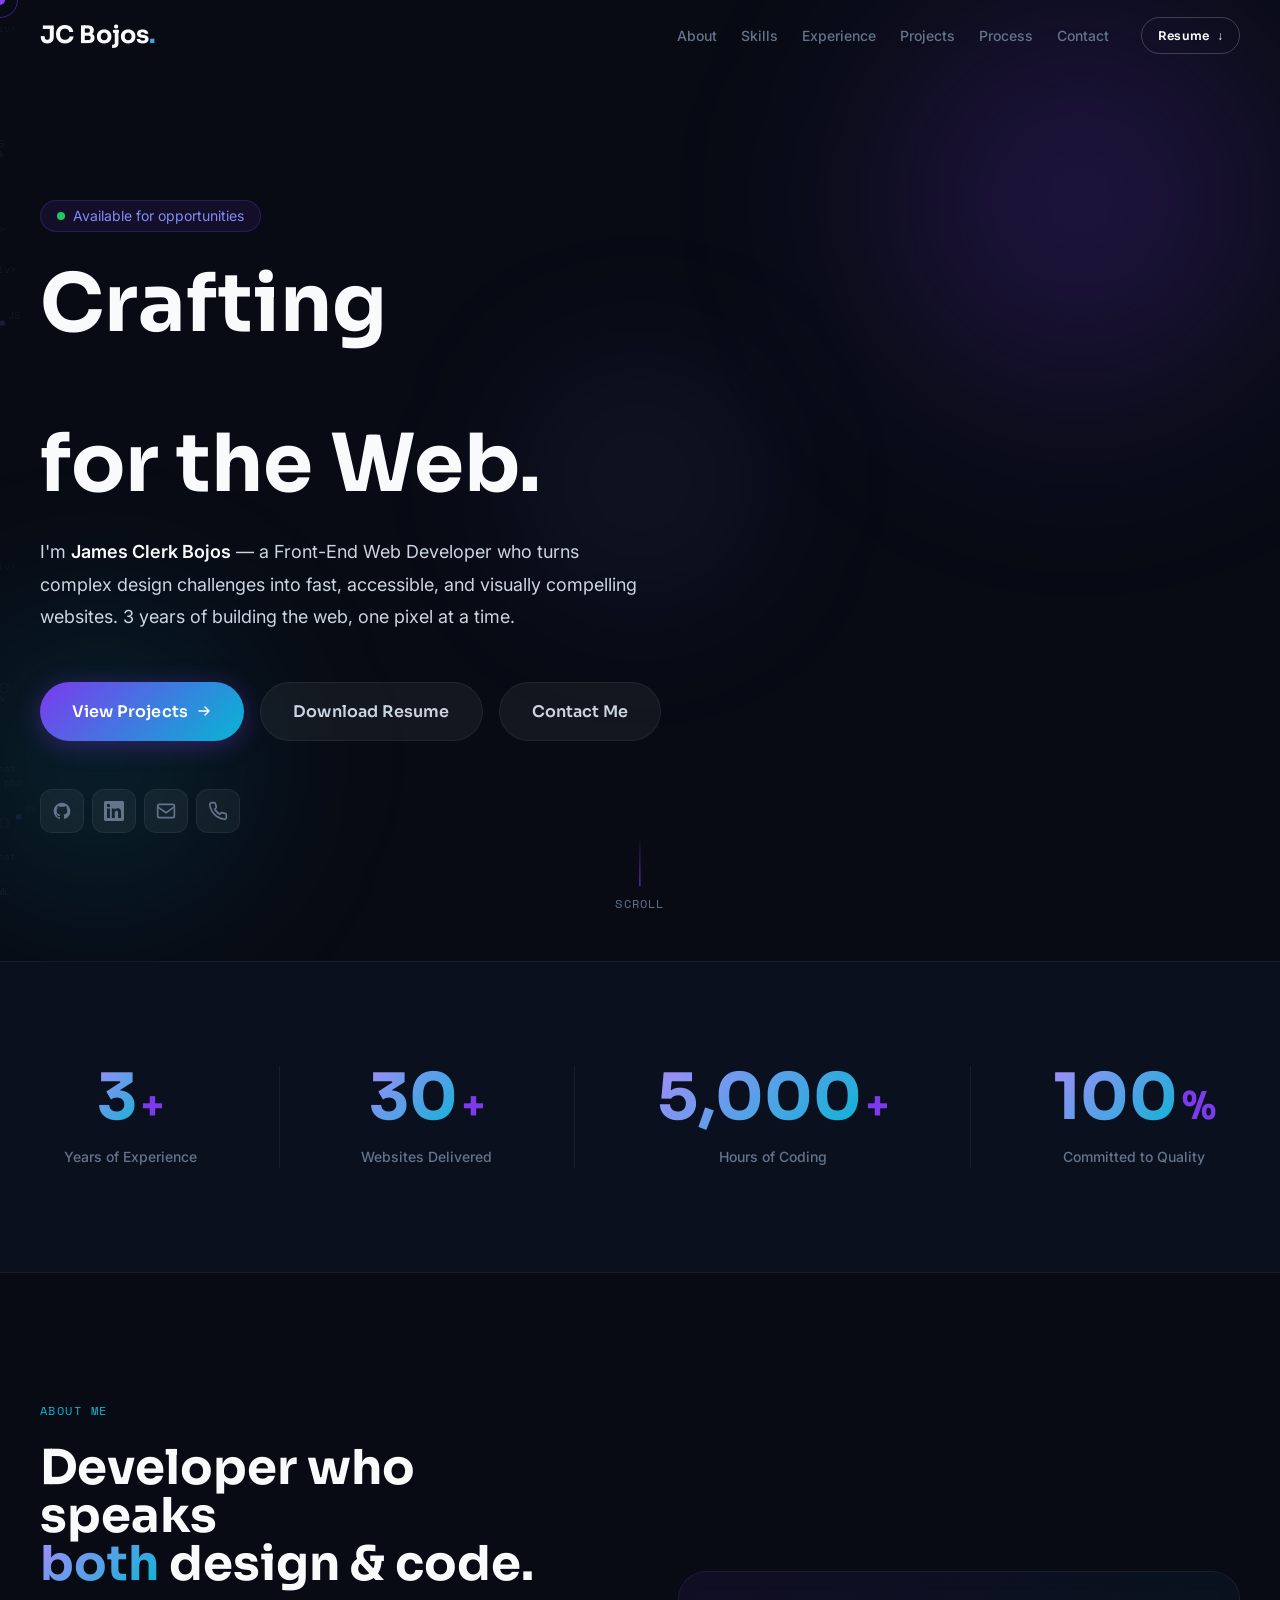
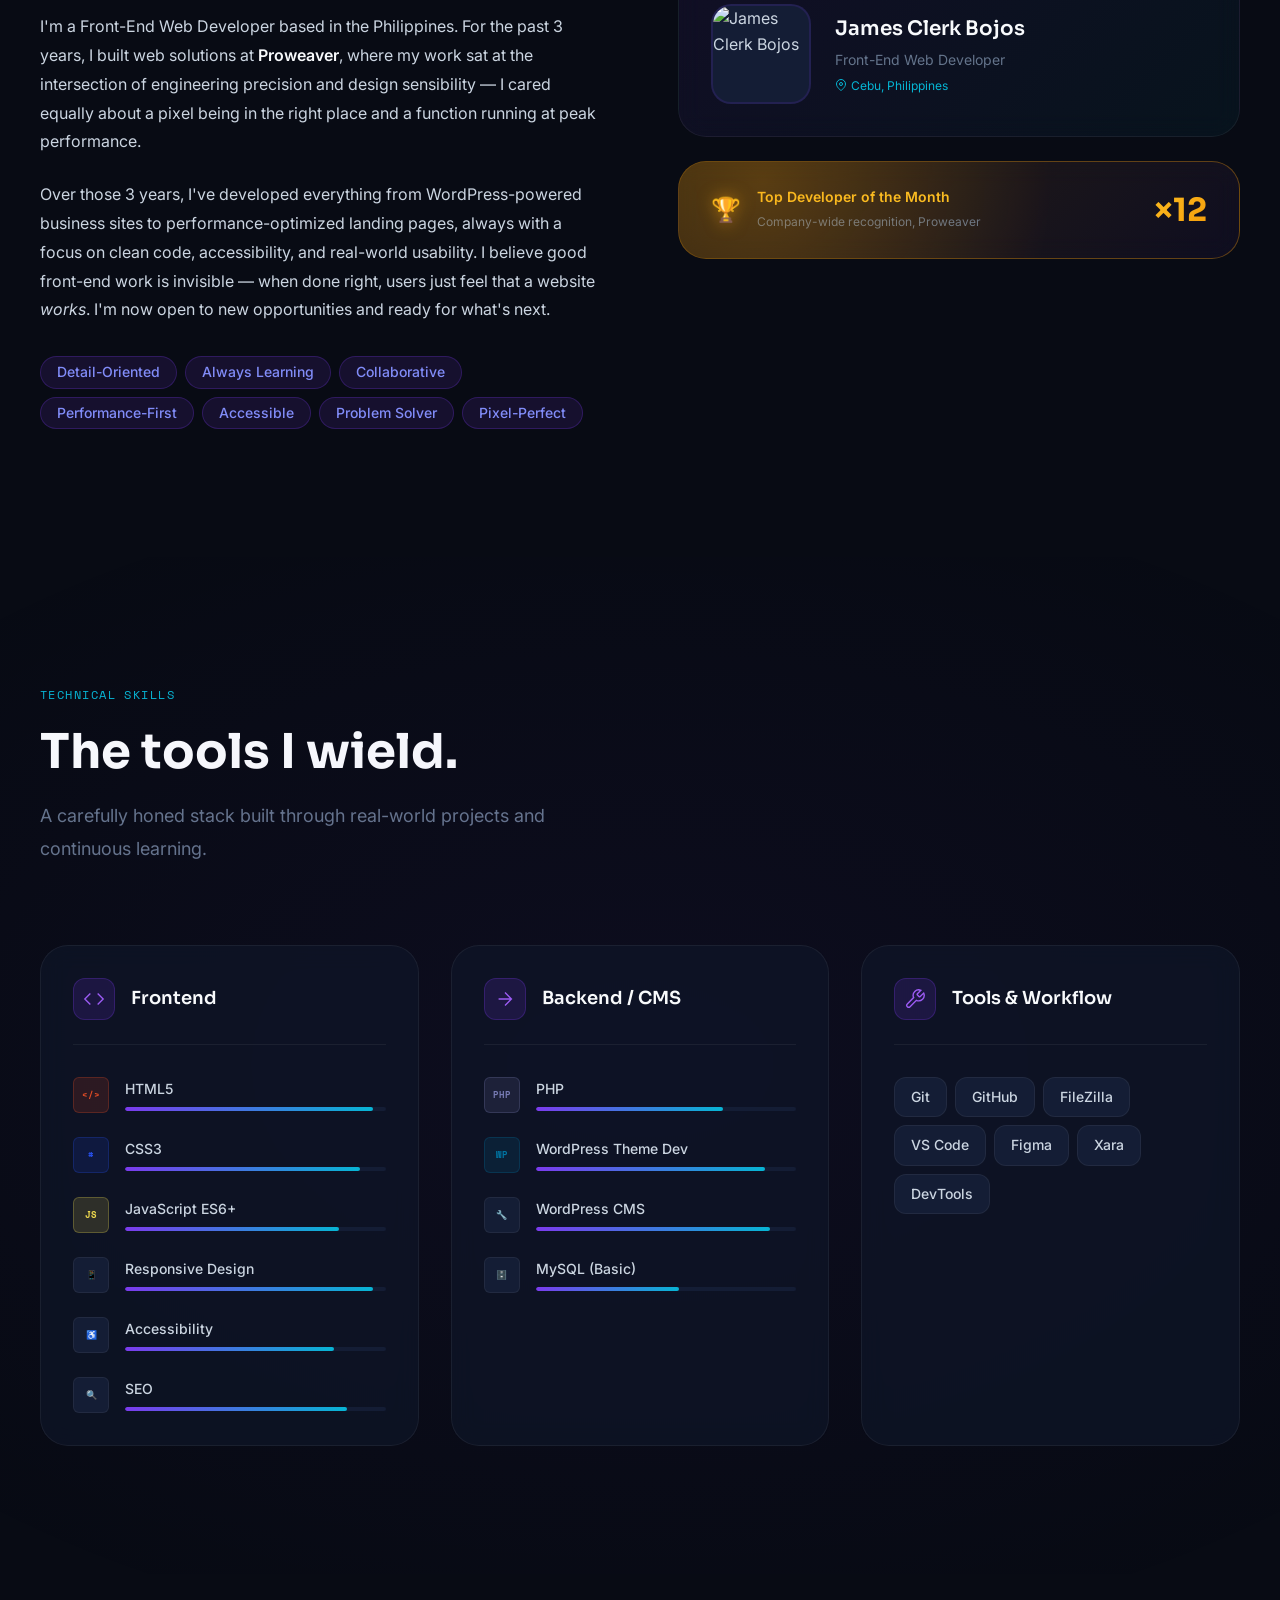
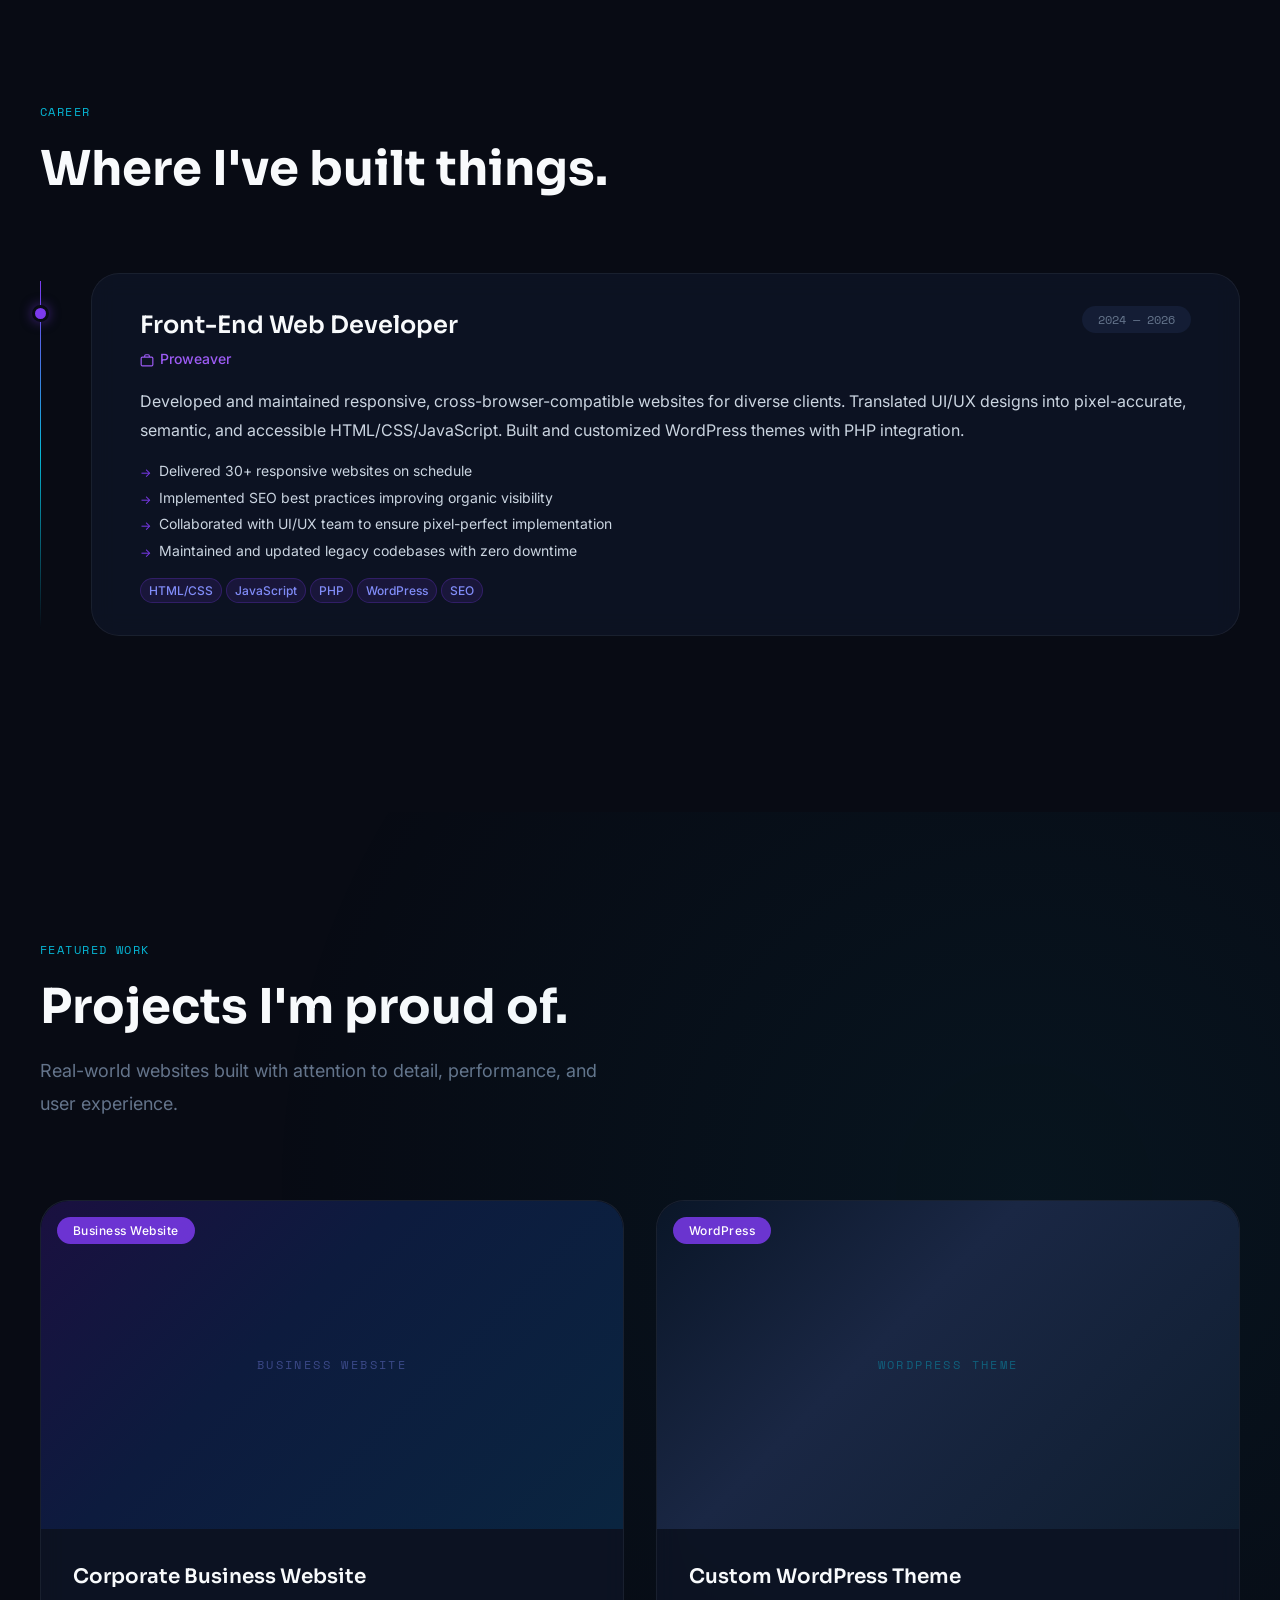
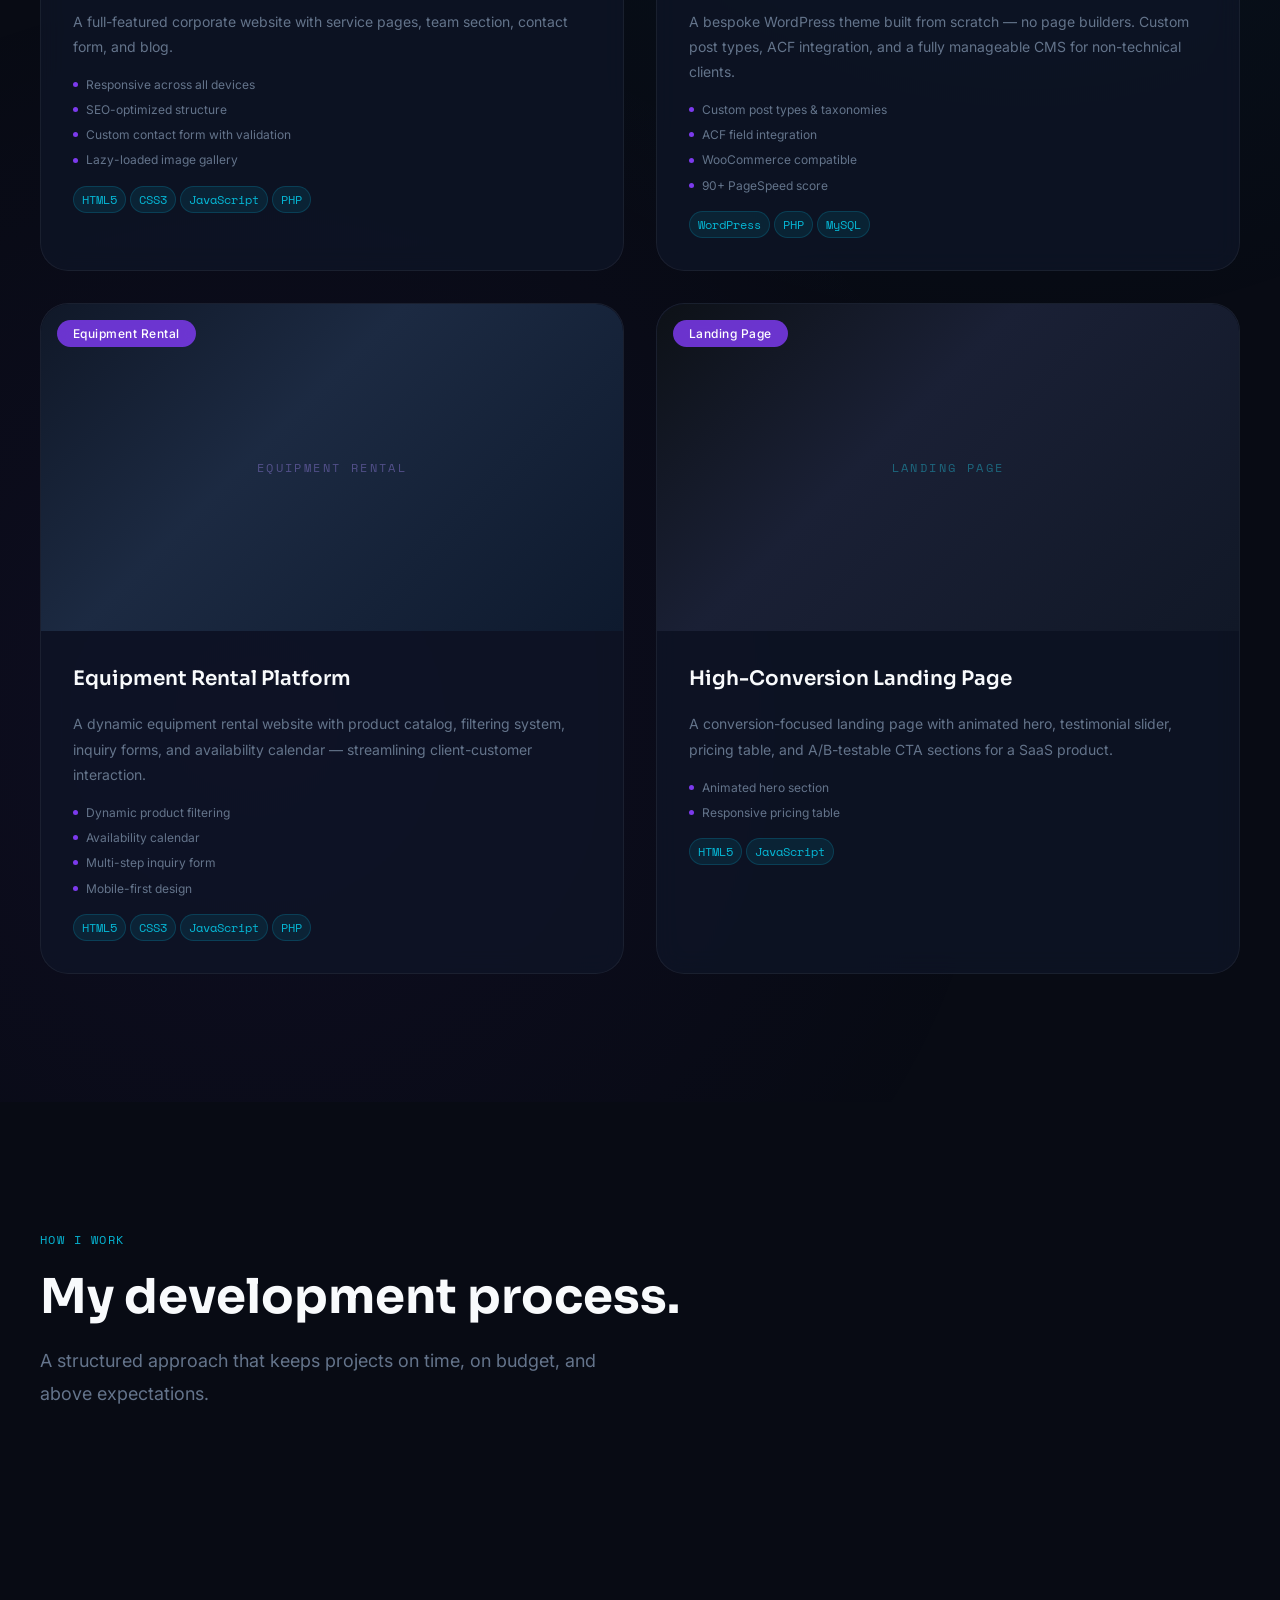
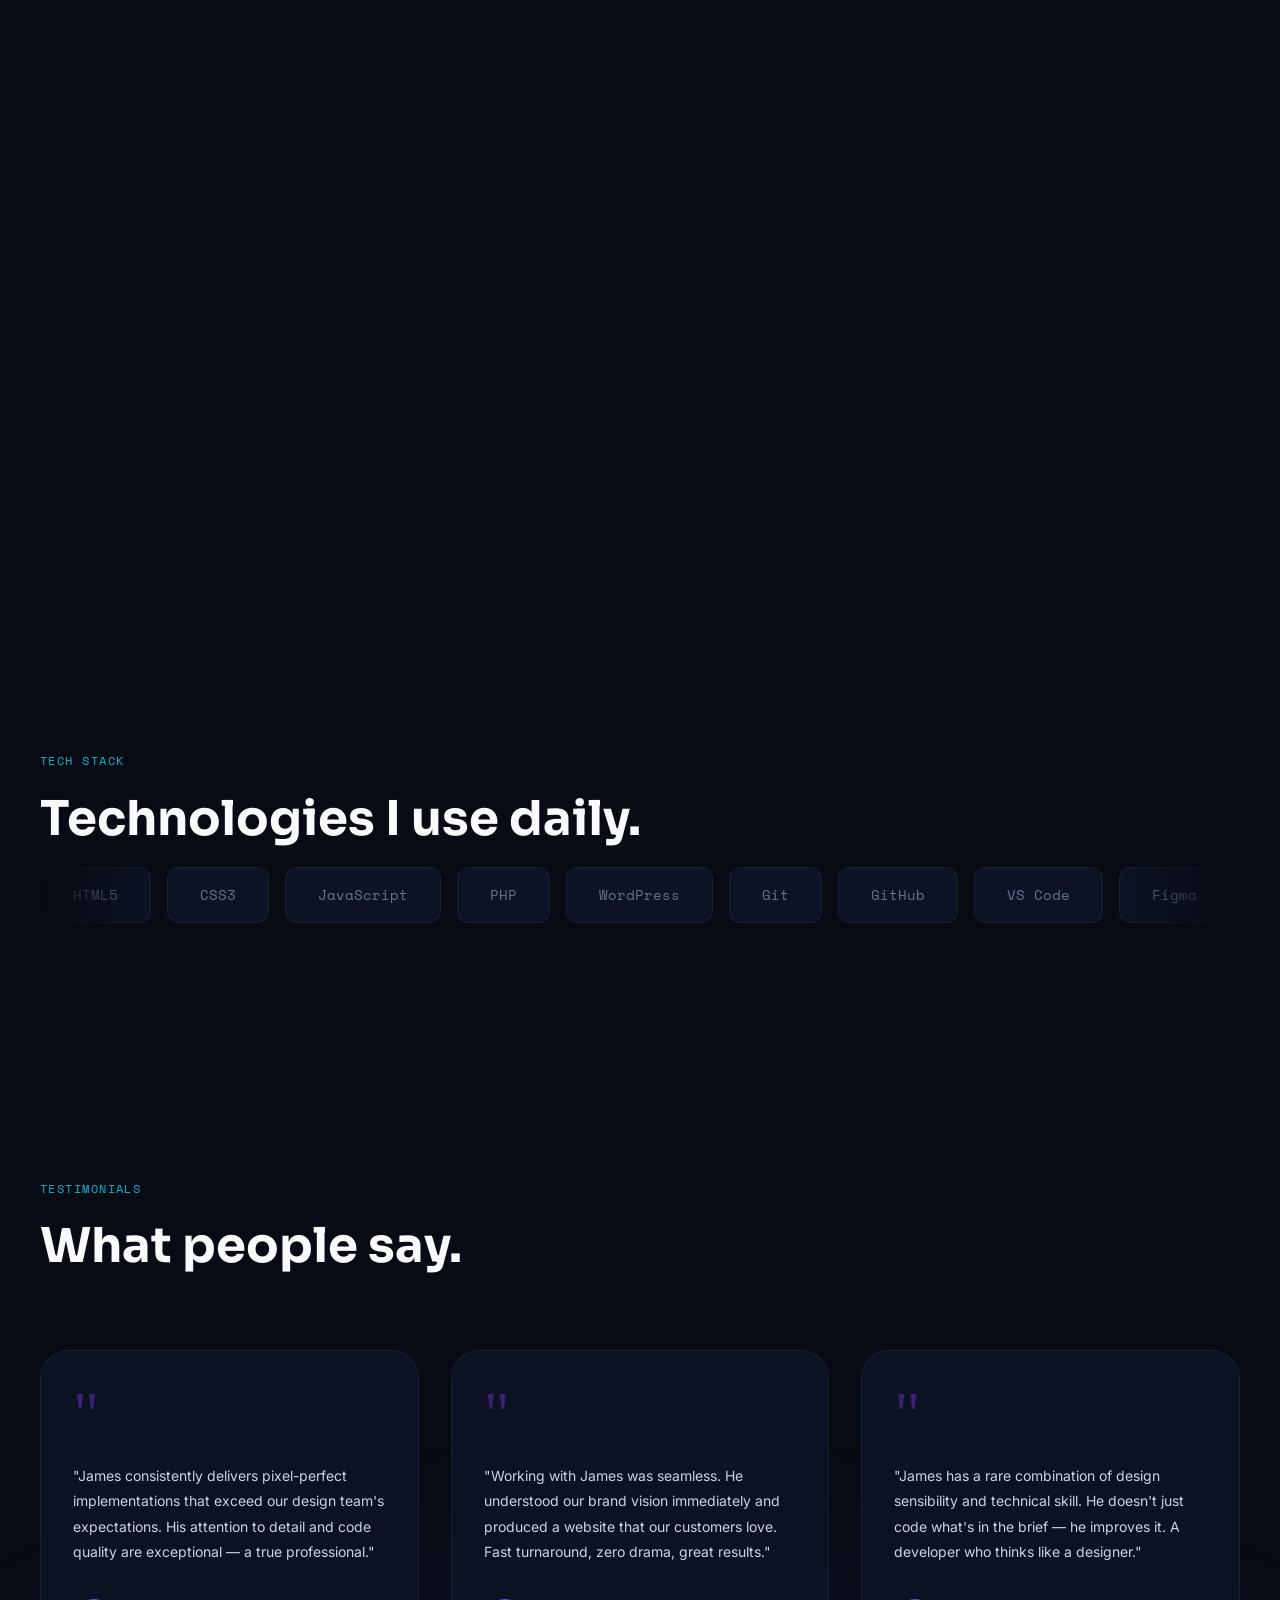
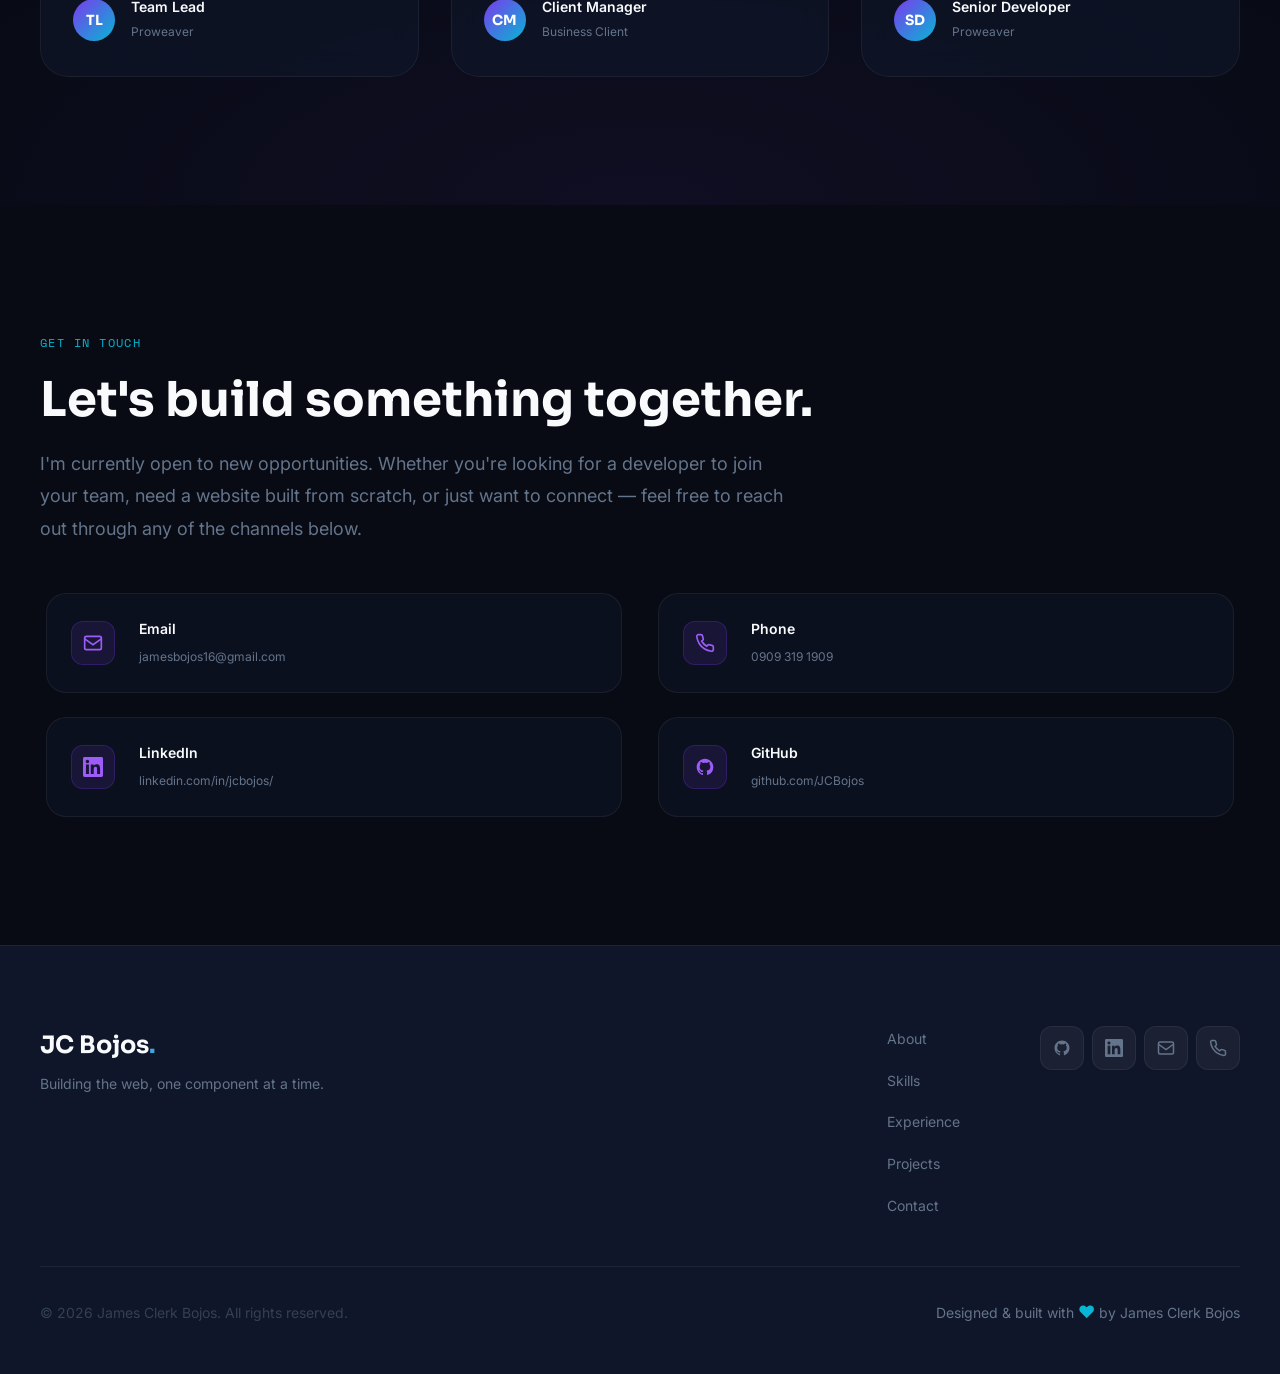
==== commit fe5d78df: "removed resume link" ====
--- a/index.html
+++ b/index.html
@@ -94,7 +94,7 @@
         <li><a href="#contact" class="nav__link">Contact</a></li>
       </ul>
 
-      <a href="assets/resume/james-bojos-resume.pdf" download class="btn btn--outline btn--sm" aria-label="Download resume PDF">
+      <a href="javascript:;" download class="btn btn--outline btn--sm" aria-label="Download resume PDF">
         Resume <span aria-hidden="true">↓</span>
       </a>
 
@@ -122,7 +122,7 @@
         <li><a href="#projects" class="nav__mobile-link">Projects</a></li>
         <li><a href="#process" class="nav__mobile-link">Process</a></li>
         <li><a href="#contact" class="nav__mobile-link">Contact</a></li>
-        <li><a href="assets/resume/james-bojos-resume.pdf" download class="btn btn--primary btn--full">Download Resume</a></li>
+        <li><a href="javascript:;" download class="btn btn--primary btn--full">Download Resume</a></li>
         <!-- <li>
           <button class="theme-toggle theme-toggle--mobile" id="theme-toggle-mobile" type="button" aria-label="Toggle light mode" aria-pressed="false">
             <svg class="icon-moon" width="18" height="18" viewBox="0 0 24 24" fill="none" stroke="currentColor" stroke-width="2" stroke-linecap="round" stroke-linejoin="round" aria-hidden="true">
@@ -171,7 +171,7 @@
             <span>View Projects</span>
             <svg width="16" height="16" viewBox="0 0 16 16" fill="none" aria-hidden="true"><path d="M3 8h10M9 4l4 4-4 4" stroke="currentColor" stroke-width="1.5" stroke-linecap="round" stroke-linejoin="round"/></svg>
           </a>
-          <a href="assets/resume/james-bojos-resume.pdf" download class="btn btn--ghost btn--lg">
+          <a href="javascript:;" download class="btn btn--ghost btn--lg">
             Download Resume
           </a>
           <a href="#contact" class="btn btn--ghost btn--lg">Contact Me</a>
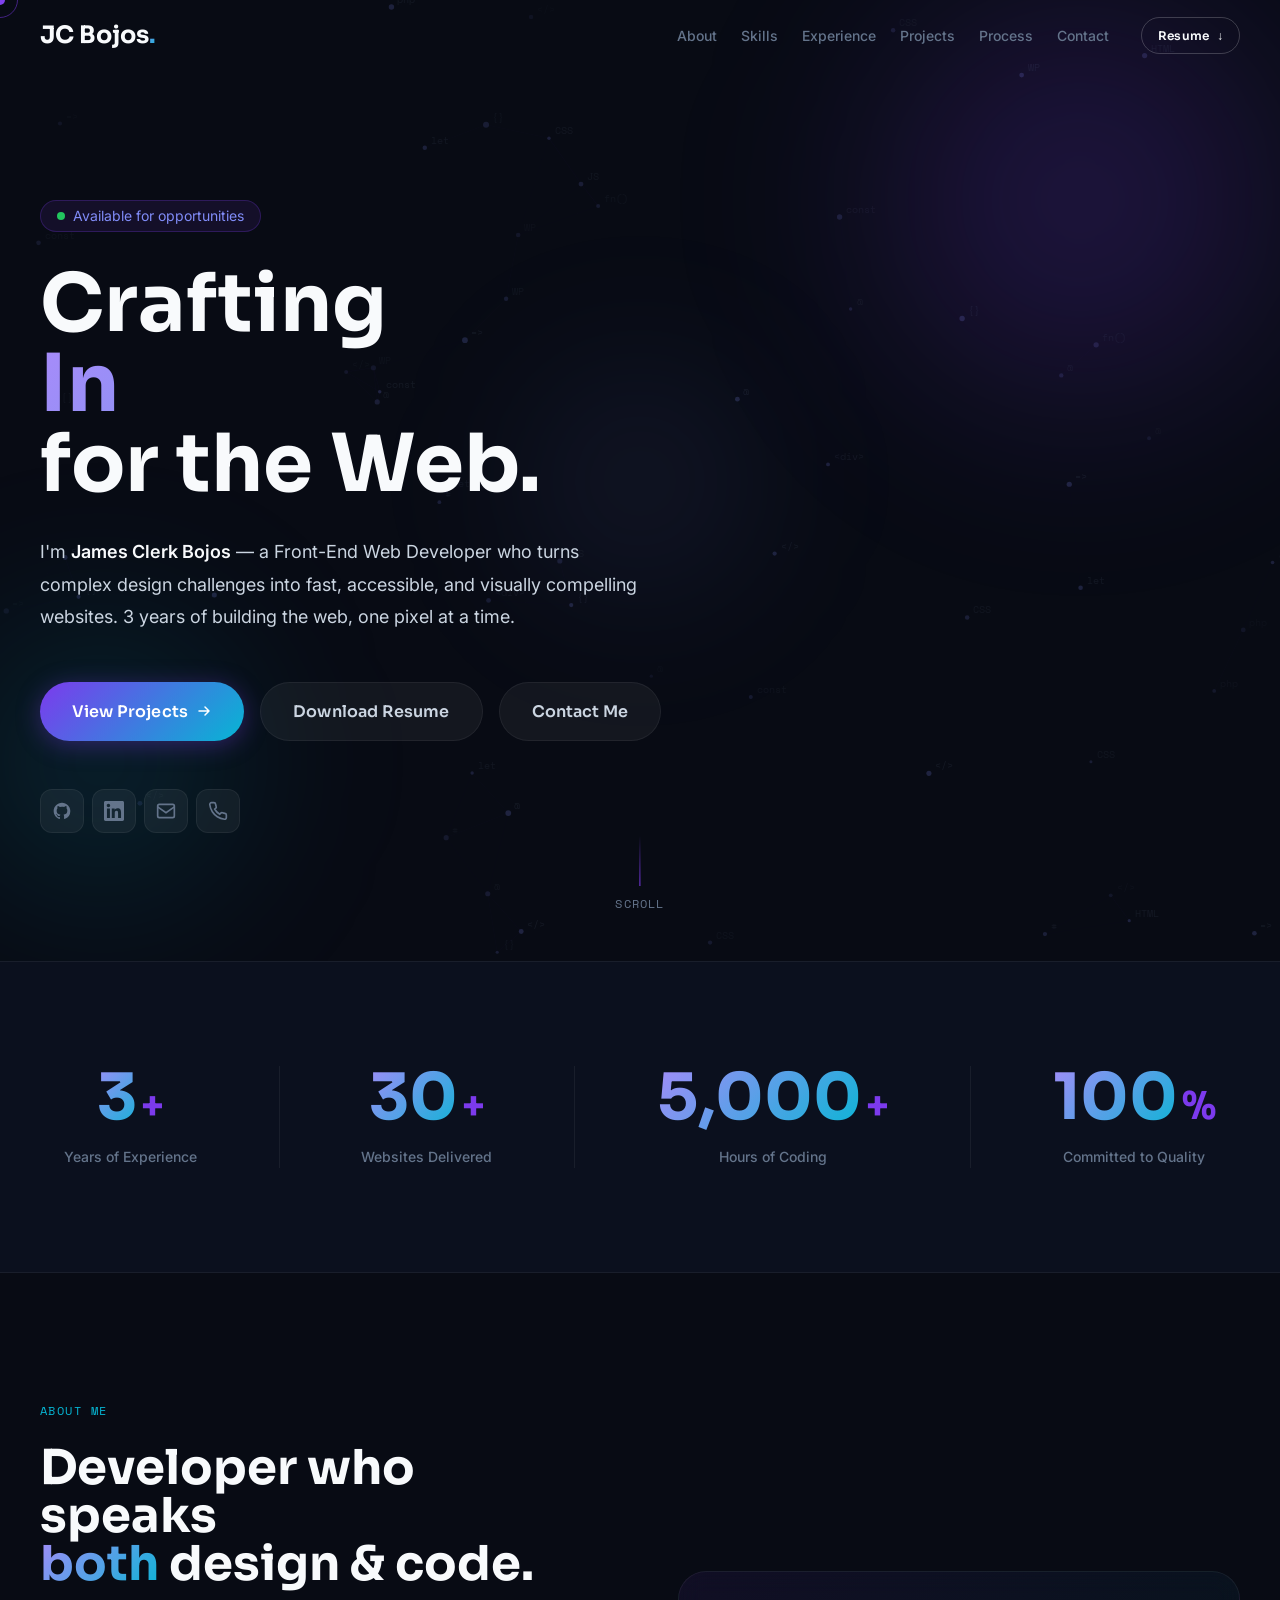
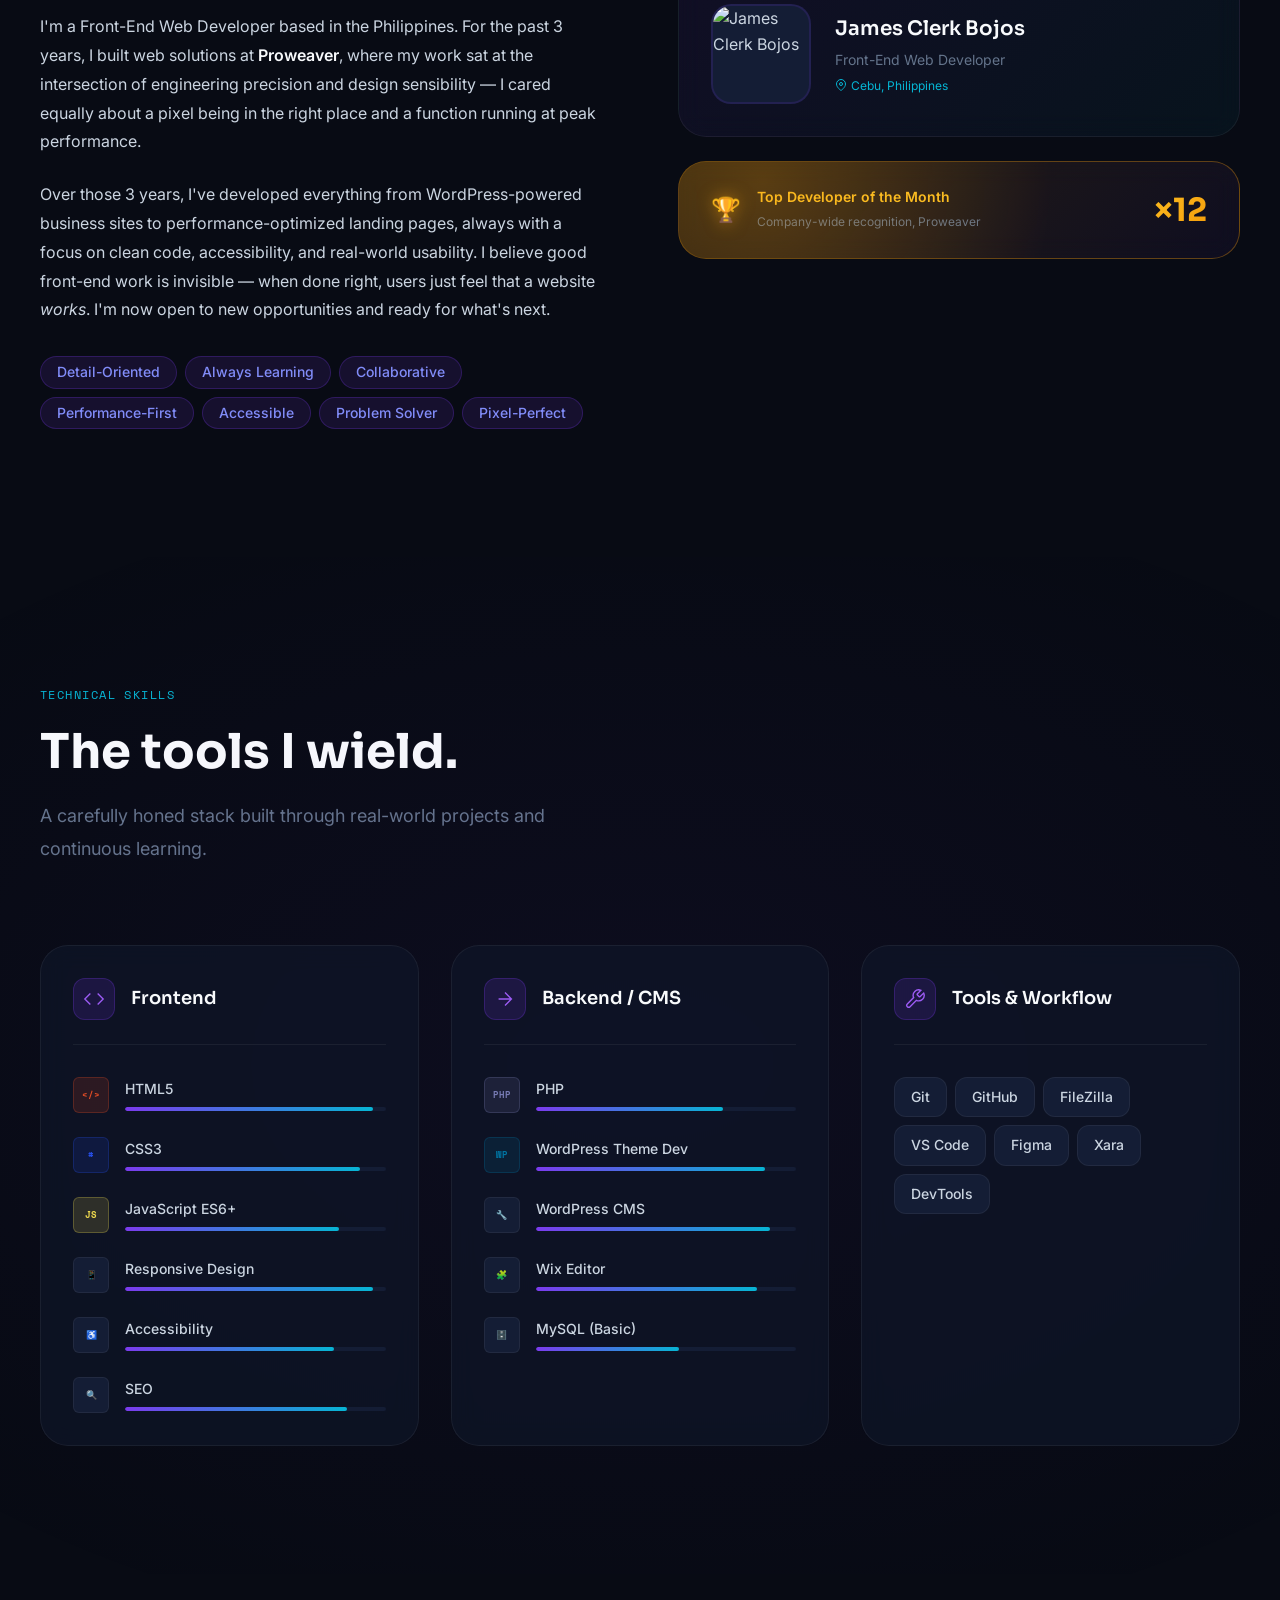
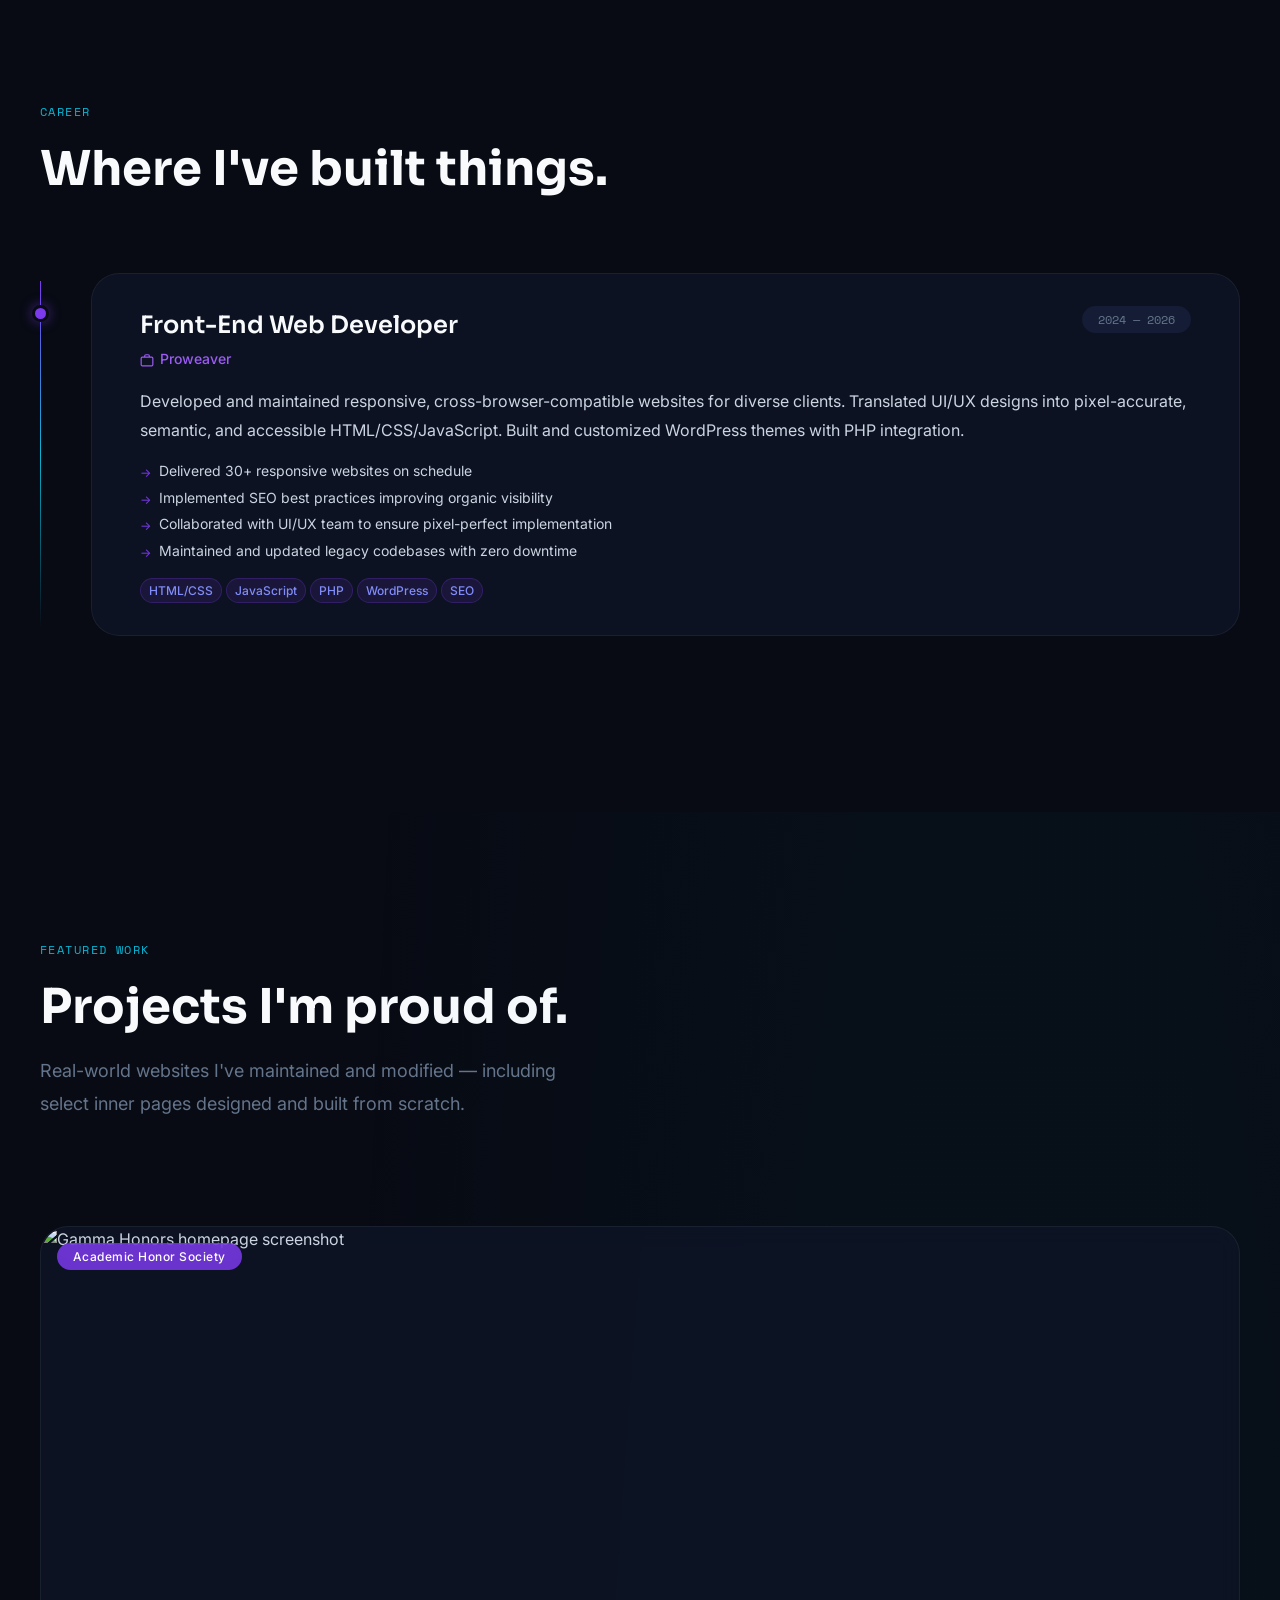
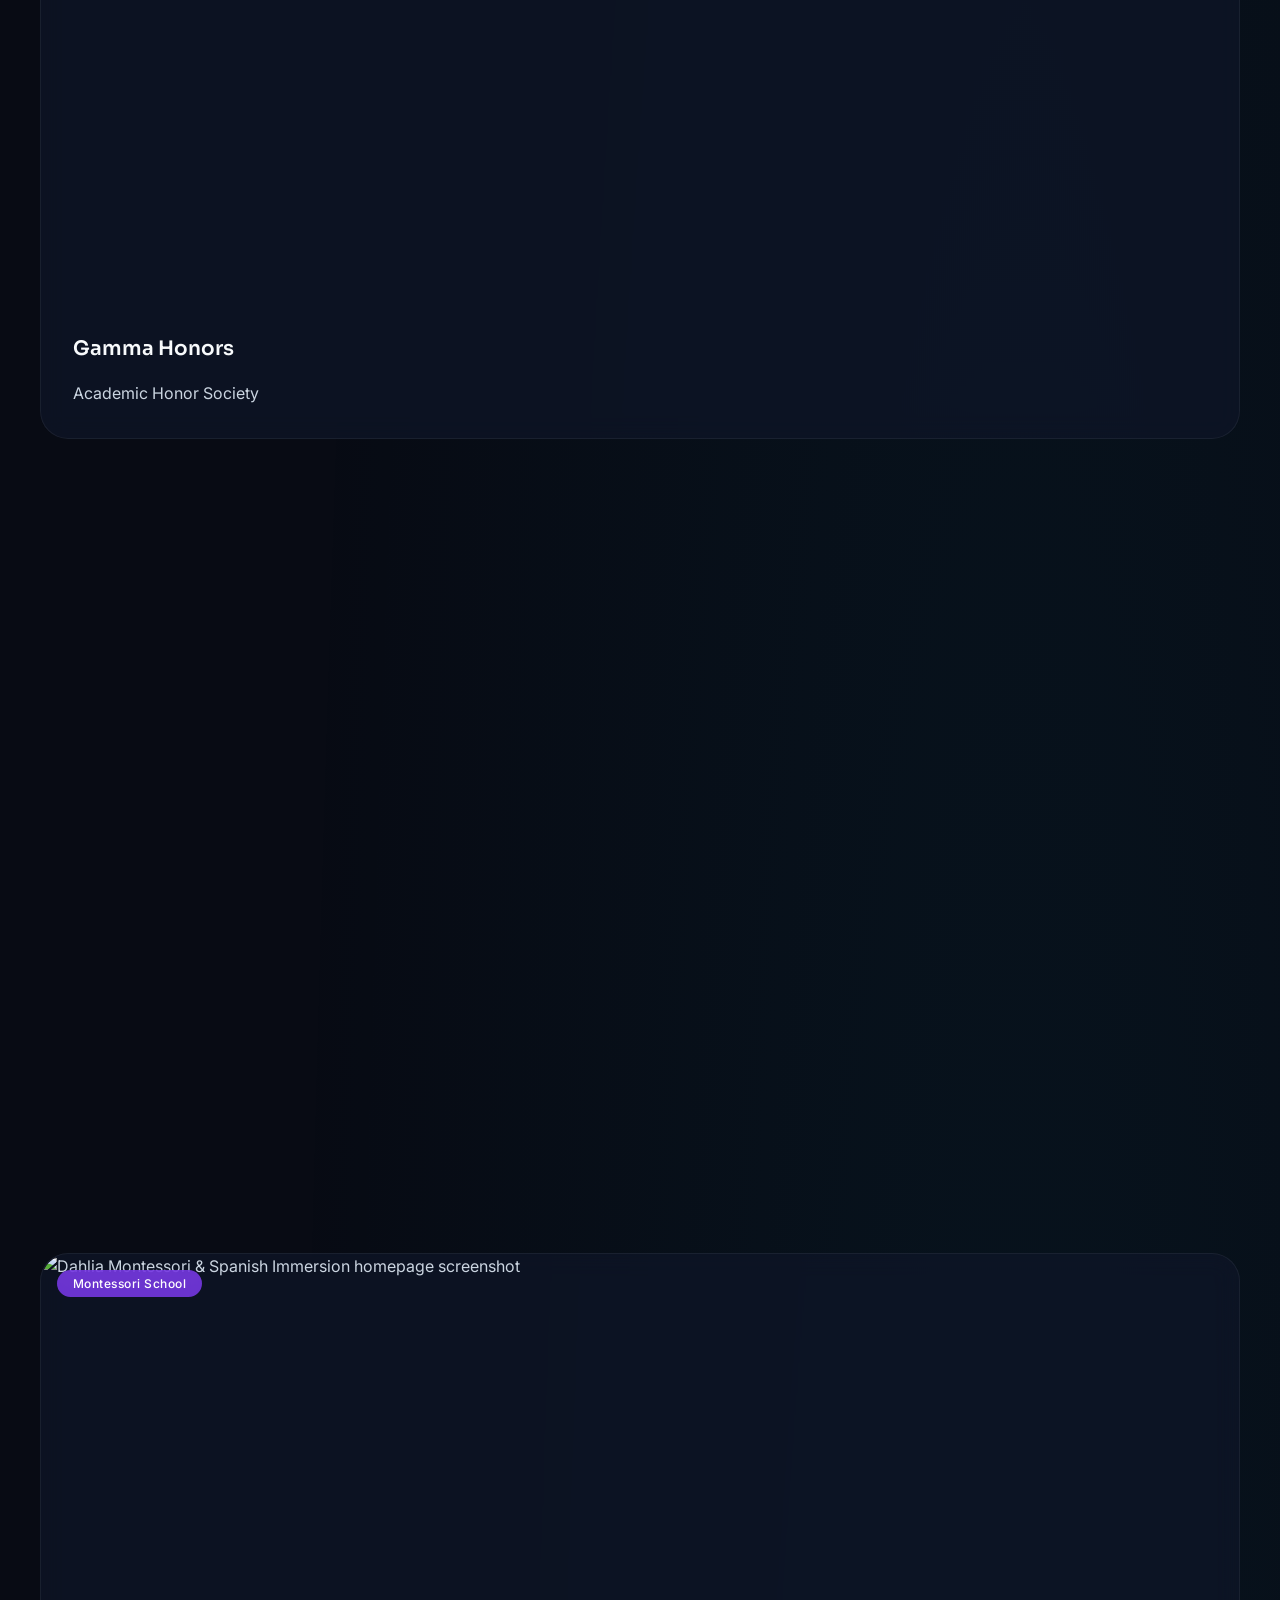
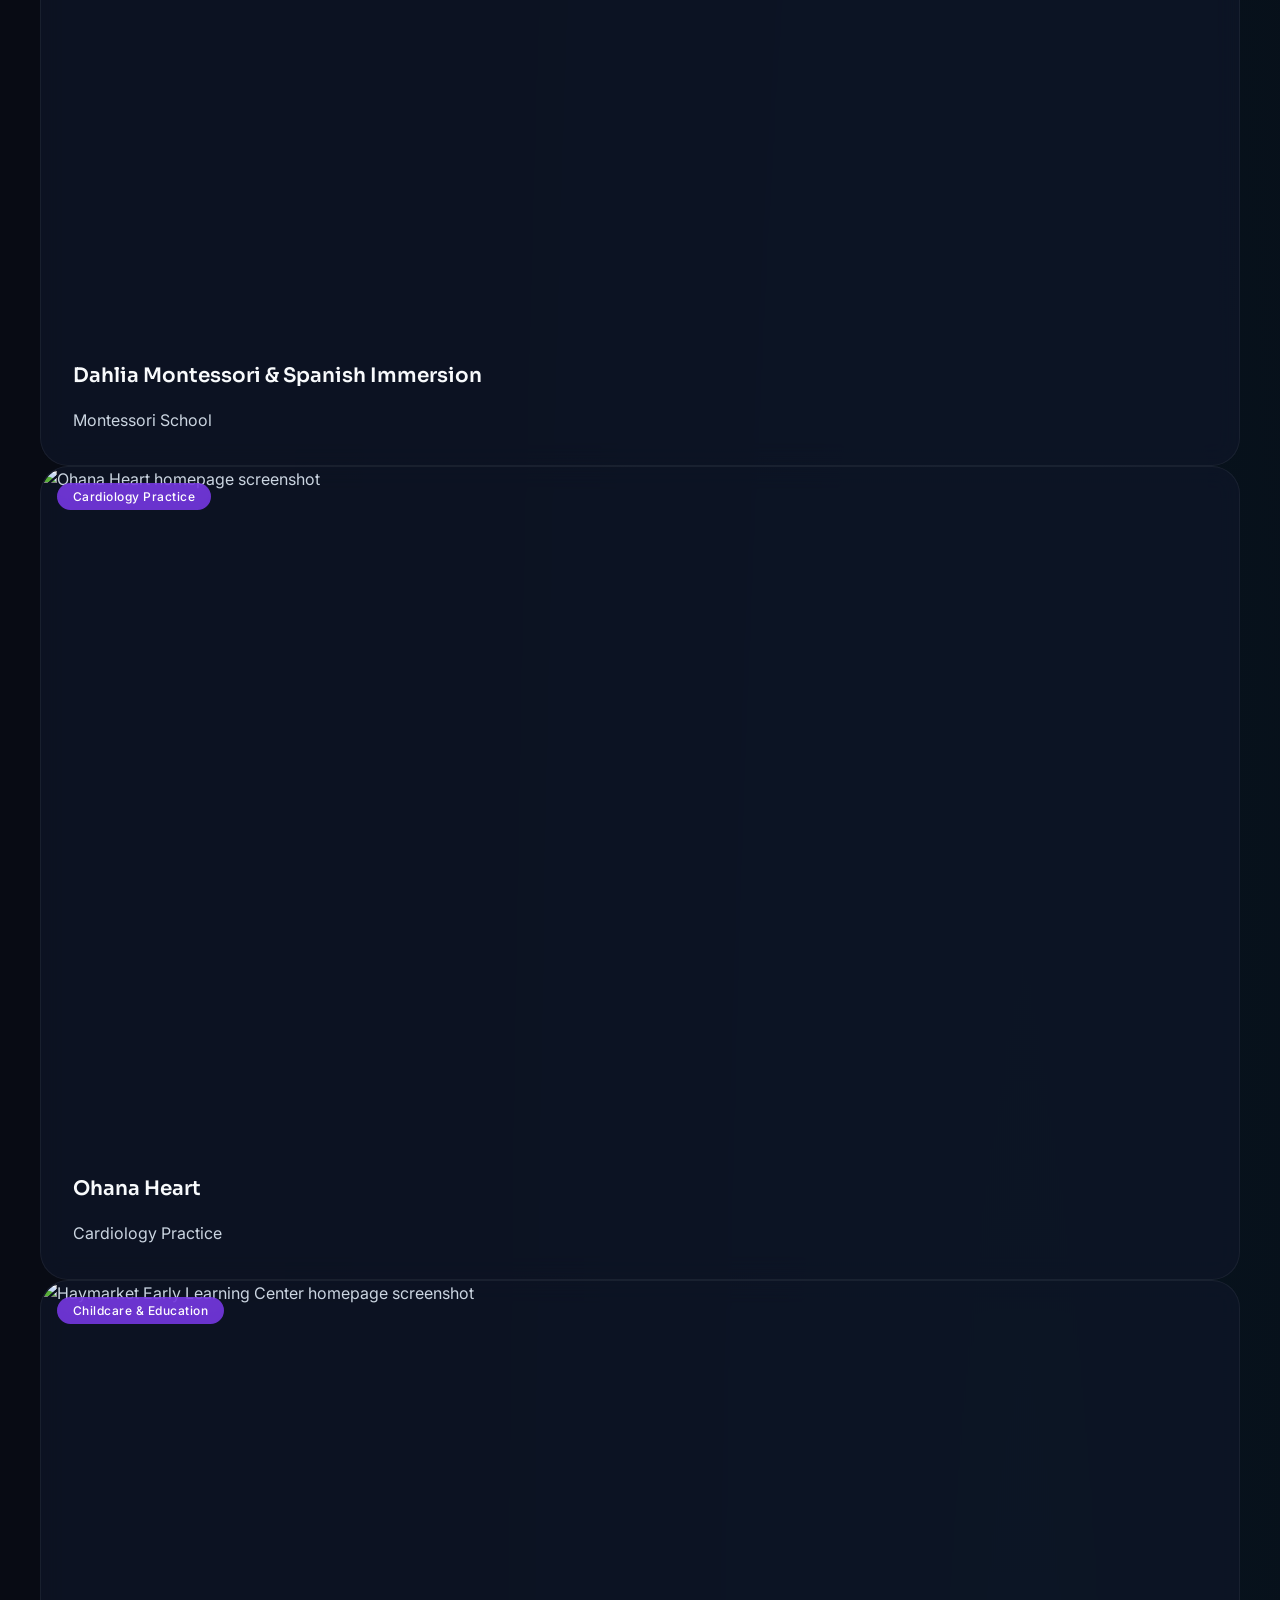
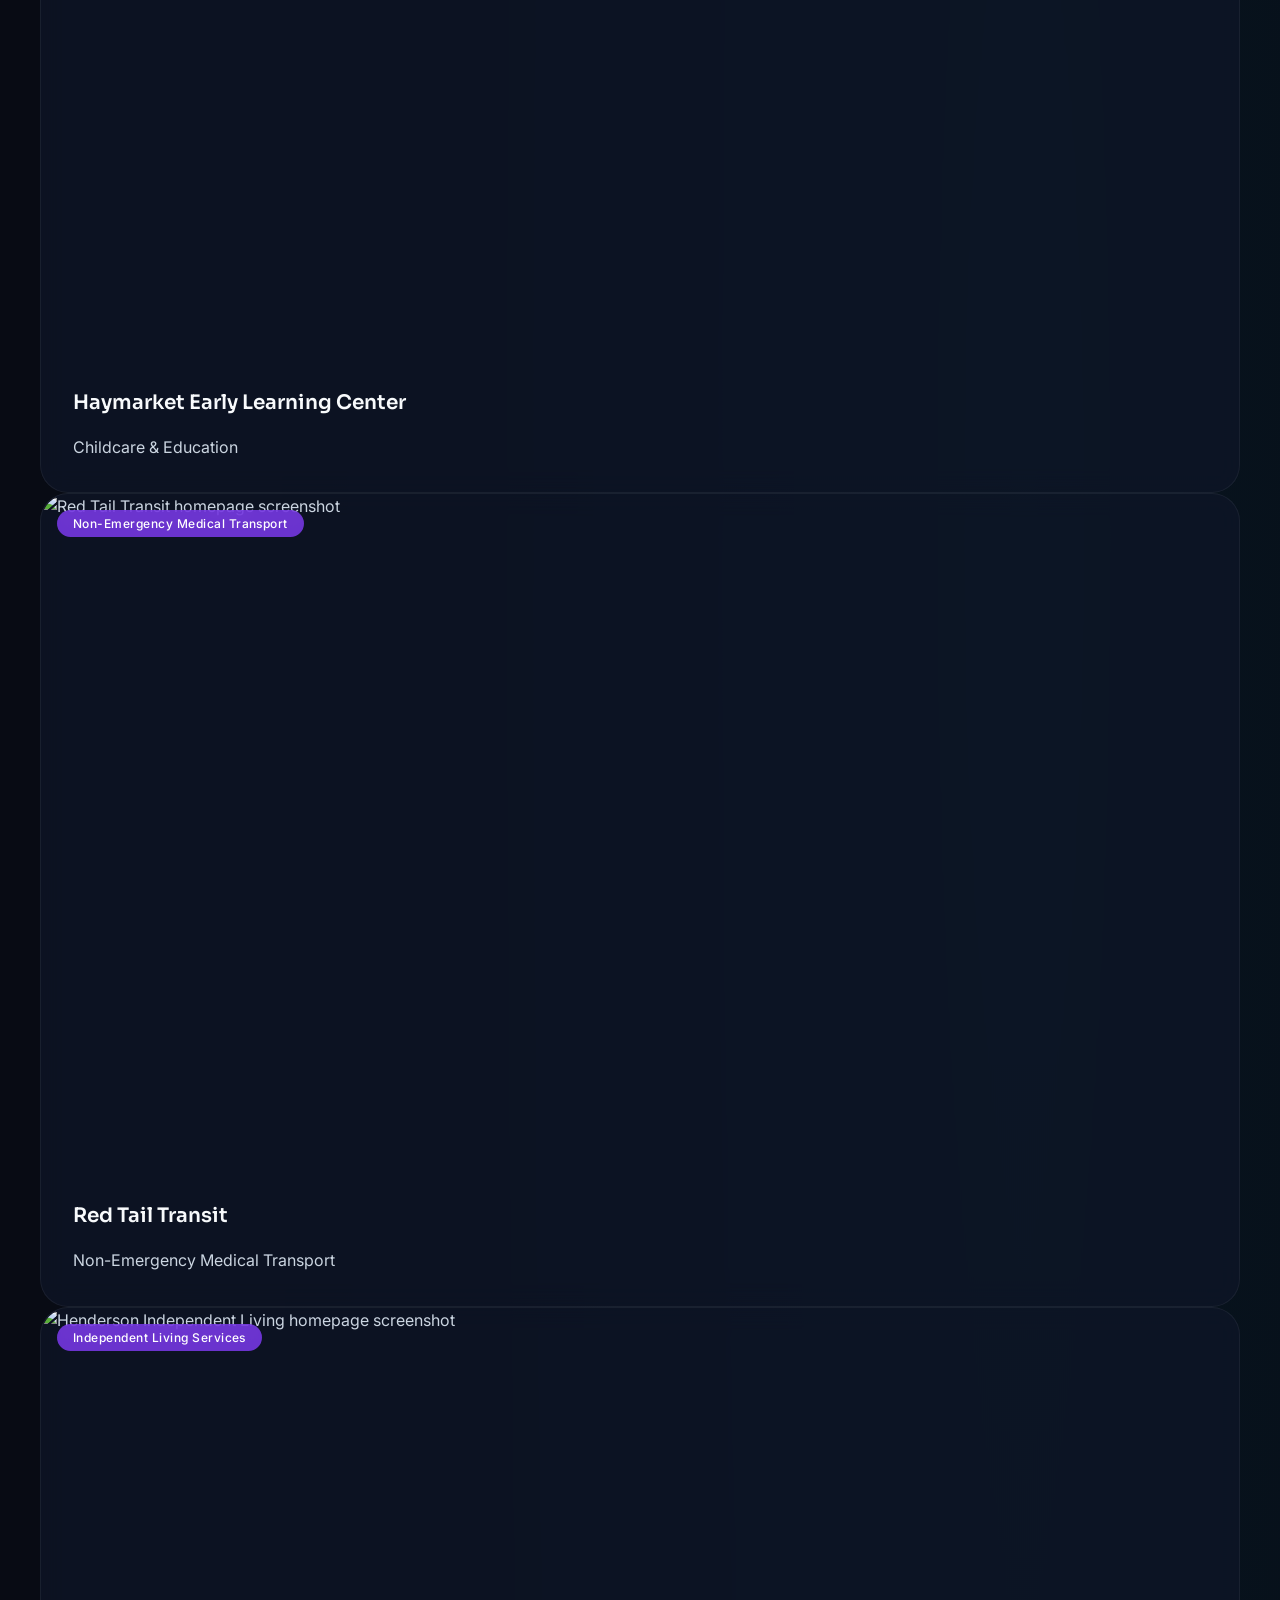
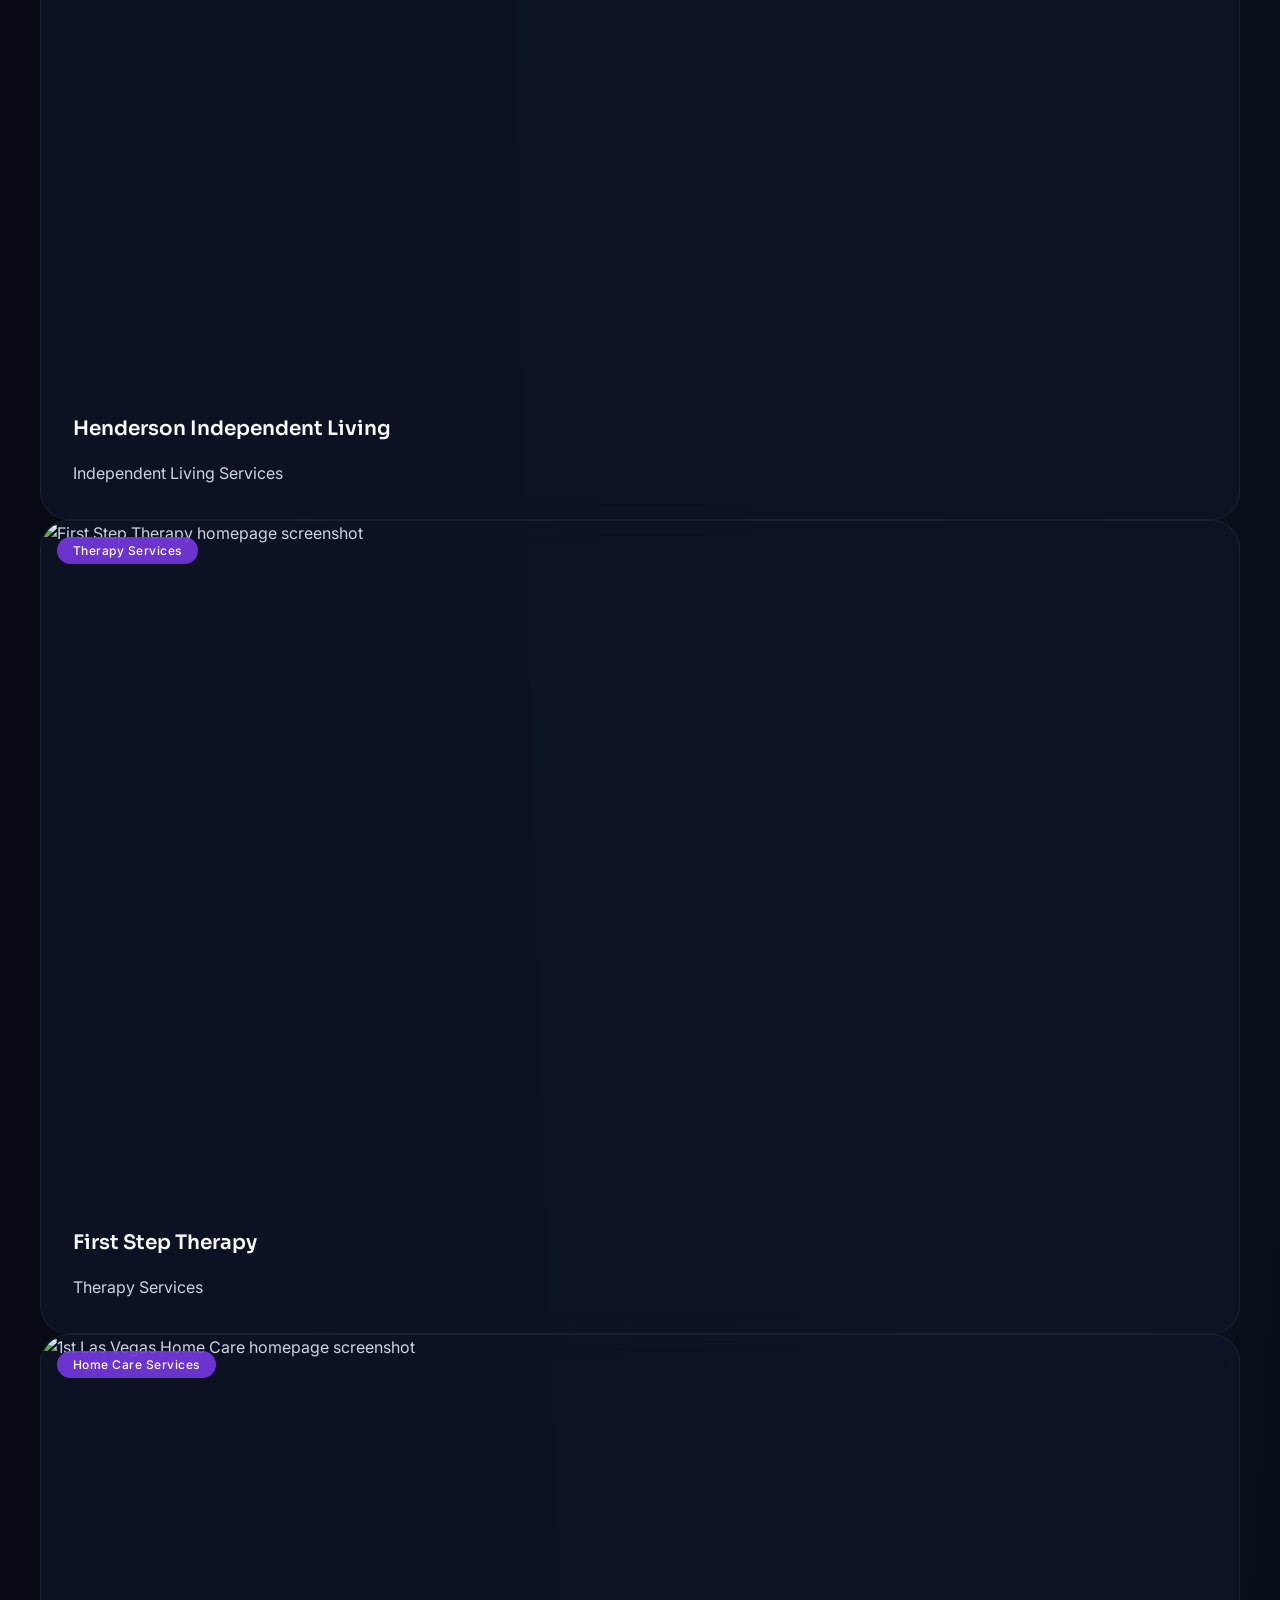
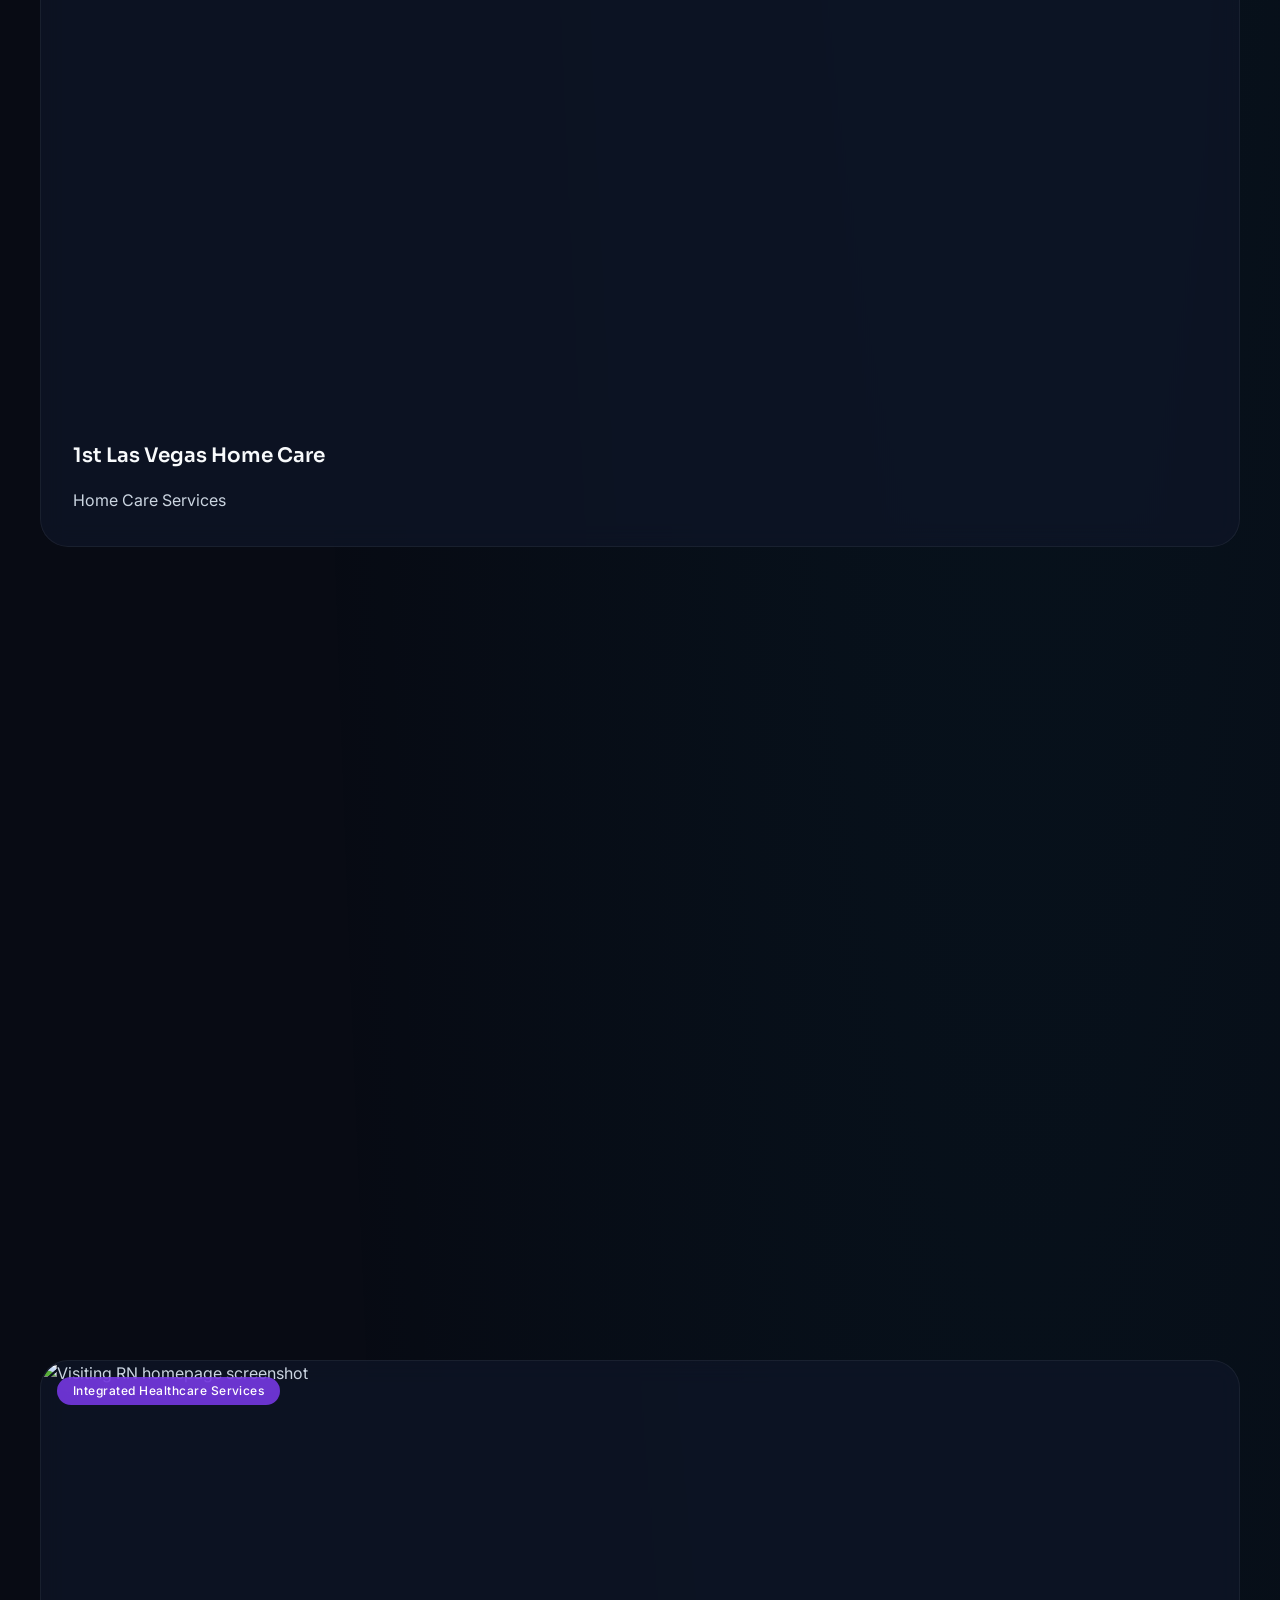
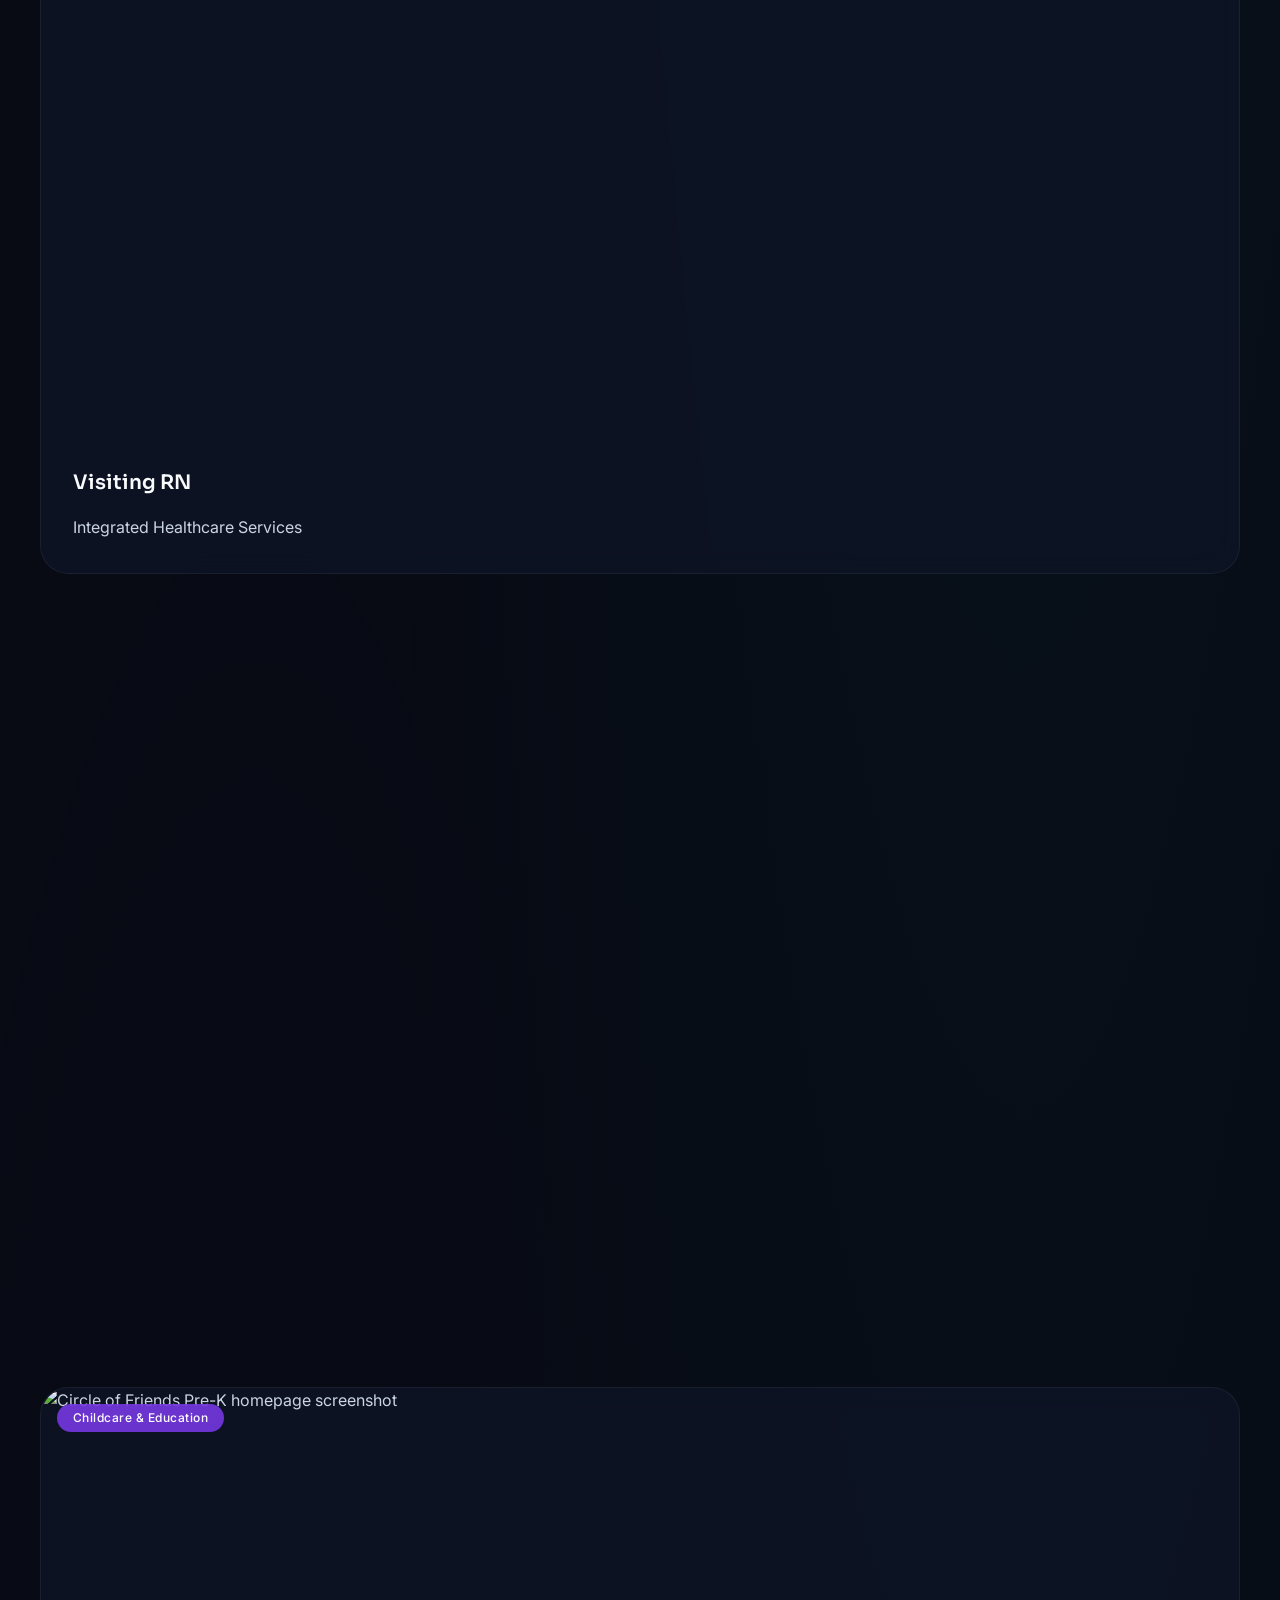
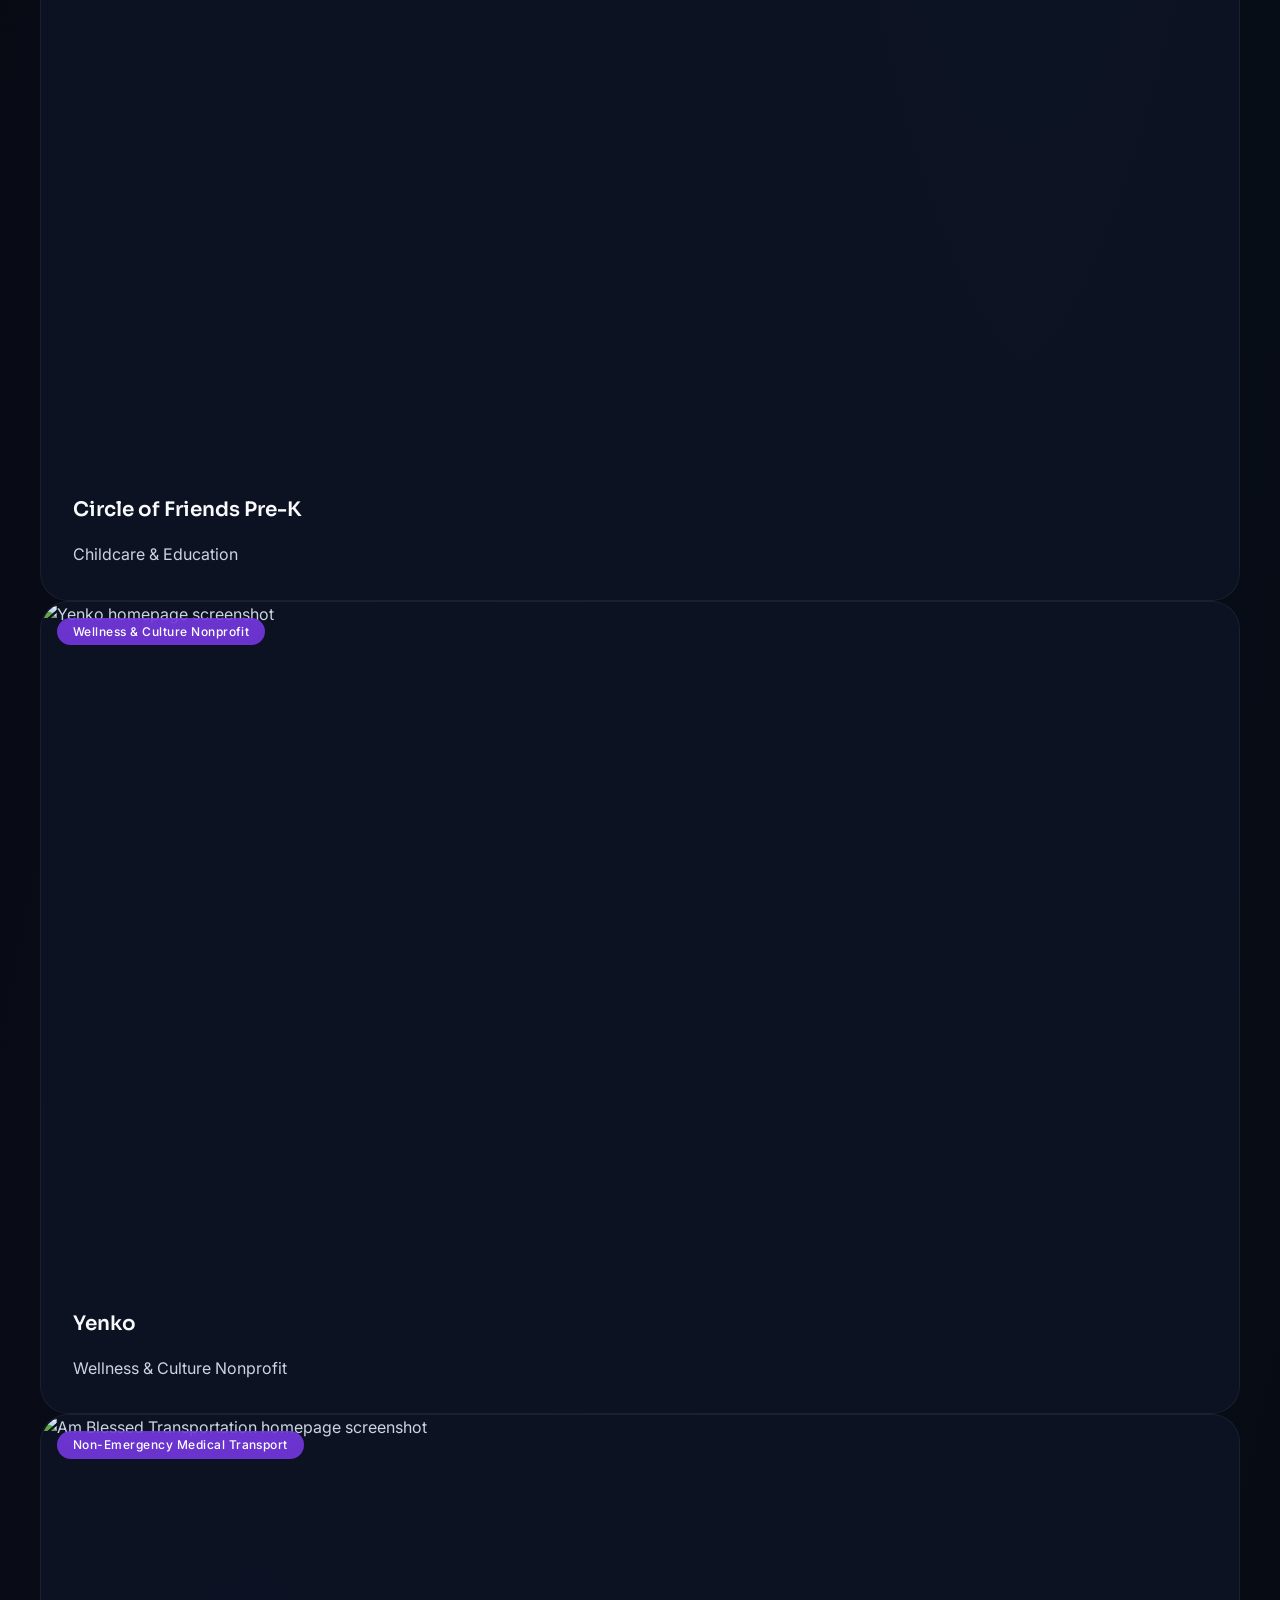
==== commit dc7b6f0c: "added wix on skill and updated bald mountain section" ====
--- a/index.html
+++ b/index.html
@@ -425,6 +425,13 @@
                 </div>
               </li>
               <li class="skill-item">
+                <span class="skill-item__icon" aria-hidden="true">🧩</span>
+                <span class="skill-item__name">Wix Editor</span>
+                <div class="skill-item__bar" role="progressbar" aria-valuenow="85" aria-valuemin="0" aria-valuemax="100" aria-label="Wix Editor proficiency 85%">
+                  <div class="skill-item__fill" style="--w:85%"></div>
+                </div>
+              </li>
+              <li class="skill-item">
                 <span class="skill-item__icon" aria-hidden="true">🗄️</span>
                 <span class="skill-item__name">MySQL (Basic)</span>
                 <div class="skill-item__bar" role="progressbar" aria-valuenow="55" aria-valuemin="0" aria-valuemax="100" aria-label="MySQL proficiency 55%">
@@ -555,133 +562,427 @@
       <div class="container">
         <div class="section-eyebrow reveal-up">Featured Work</div>
         <h2 class="section-title reveal-up" id="projects-heading">Projects I'm proud of.</h2>
-        <p class="section-subtitle reveal-up">Real-world websites built with attention to detail, performance, and user experience.</p>
-
-        <div class="projects__grid">
-
+        <p class="section-subtitle reveal-up">Real-world websites I've maintained and modified — including select inner pages designed and built from scratch.</p>
+
+<div class="projects__carousel-wrap">
+          <button class="carousel-arrow carousel-arrow--prev" id="projects-prev" type="button" aria-label="Previous project">
+            <svg viewBox="0 0 24 24" fill="none" aria-hidden="true"><path d="M15 18l-6-6 6-6" stroke="currentColor" stroke-width="2" stroke-linecap="round" stroke-linejoin="round"/></svg>
+          </button>
+
+          <div class="projects__track" id="projects-track" tabindex="0" aria-label="Projects carousel, scroll or use arrow buttons to navigate">
           <!-- Project 1 -->
-          <article class="project-card glass-card reveal-up" aria-label="Business Website project">
-            <div class="project-card__media">
-              <div class="project-card__thumbnail project-card__thumbnail--1" aria-label="Project screenshot placeholder"></div>
-              <div class="project-card__overlay">
-                <a href="#" class="btn btn--sm btn--primary" aria-label="View live demo of business website">Live Demo</a>
-                <a href="#" class="btn btn--sm btn--outline" aria-label="View GitHub code for business website">GitHub</a>
-              </div>
-              <span class="project-card__category">Business Website</span>
-            </div>
-            <div class="project-card__body">
-              <h3 class="project-card__title">Corporate Business Website</h3>
-              <p class="project-card__desc">
-                A full-featured corporate website with service pages, team section, contact form, and blog.
-              </p>
-              <ul class="project-card__features" role="list">
-                <li>Responsive across all devices</li>
-                <li>SEO-optimized structure</li>
-                <li>Custom contact form with validation</li>
-                <li>Lazy-loaded image gallery</li>
-              </ul>
-              <div class="project-card__tech">
-                <span class="tech-pill">HTML5</span>
-                <span class="tech-pill">CSS3</span>
-                <span class="tech-pill">JavaScript</span>
-                <span class="tech-pill">PHP</span>
-              </div>
+          <article class="project-card project-card--compact glass-card reveal-up" aria-label="Gamma Honors project">
+            <div class="project-card__media">
+              <img class="project-card__thumbnail" src="includes/images/projects/gammahonors.jpg" alt="Gamma Honors homepage screenshot" loading="lazy" decoding="async">
+              <div class="project-card__overlay">
+                <a href="https://www.gammahonors.org" target="_blank" rel="noopener noreferrer" class="btn btn--sm btn--primary" aria-label="Visit live site for Gamma Honors">Visit Site</a>
+              </div>
+              <span class="project-card__category">Academic Honor Society</span>
+            </div>
+            <div class="project-card__body">
+              <h3 class="project-card__title">Gamma Honors</h3>
+              <span class="project-card__subcat">Academic Honor Society</span>
             </div>
           </article>
 
           <!-- Project 2 -->
-          <article class="project-card glass-card reveal-up" aria-label="WordPress Website project">
-            <div class="project-card__media">
-              <div class="project-card__thumbnail project-card__thumbnail--2" aria-label="Project screenshot placeholder"></div>
-              <div class="project-card__overlay">
-                <a href="#" class="btn btn--sm btn--primary" aria-label="View live demo of WordPress website">Live Demo</a>
-                <a href="#" class="btn btn--sm btn--outline" aria-label="View GitHub code for WordPress website">GitHub</a>
-              </div>
-              <span class="project-card__category">WordPress</span>
-            </div>
-            <div class="project-card__body">
-              <h3 class="project-card__title">Custom WordPress Theme</h3>
-              <p class="project-card__desc">
-                A bespoke WordPress theme built from scratch — no page builders. Custom post types, 
-                ACF integration, and a fully manageable CMS for non-technical clients.
-              </p>
-              <ul class="project-card__features" role="list">
-                <li>Custom post types &amp; taxonomies</li>
-                <li>ACF field integration</li>
-                <li>WooCommerce compatible</li>
-                <li>90+ PageSpeed score</li>
-              </ul>
-              <div class="project-card__tech">
-                <span class="tech-pill">WordPress</span>
-                <span class="tech-pill">PHP</span>
-                <!-- <span class="tech-pill">SCSS</span> -->
-                <span class="tech-pill">MySQL</span>
-              </div>
+          <article class="project-card project-card--compact glass-card reveal-up" aria-label="Bell Counseling Services project">
+            <div class="project-card__media">
+              <img class="project-card__thumbnail" src="includes/images/projects/bellcounseling.jpg" alt="Bell Counseling Services homepage screenshot" loading="lazy" decoding="async">
+              <div class="project-card__overlay">
+                <a href="http://www.bellcounselingservices.com" target="_blank" rel="noopener noreferrer" class="btn btn--sm btn--primary" aria-label="Visit live site for Bell Counseling Services">Visit Site</a>
+              </div>
+              <span class="project-card__category">Counseling Services</span>
+            </div>
+            <div class="project-card__body">
+              <h3 class="project-card__title">Bell Counseling Services</h3>
+              <span class="project-card__subcat">Counseling Services</span>
             </div>
           </article>
 
           <!-- Project 3 -->
-          <article class="project-card glass-card reveal-up" aria-label="Equipment Rental Website project">
-            <div class="project-card__media">
-              <div class="project-card__thumbnail project-card__thumbnail--3" aria-label="Project screenshot placeholder"></div>
-              <div class="project-card__overlay">
-                <a href="#" class="btn btn--sm btn--primary" aria-label="View live demo of equipment rental website">Live Demo</a>
-                <a href="#" class="btn btn--sm btn--outline" aria-label="View GitHub code for equipment rental website">GitHub</a>
-              </div>
-              <span class="project-card__category">Equipment Rental</span>
-            </div>
-            <div class="project-card__body">
-              <h3 class="project-card__title">Equipment Rental Platform</h3>
-              <p class="project-card__desc">
-                A dynamic equipment rental website with product catalog, filtering system, 
-                inquiry forms, and availability calendar — streamlining client-customer interaction.
-              </p>
-              <ul class="project-card__features" role="list">
-                <li>Dynamic product filtering</li>
-                <li>Availability calendar</li>
-                <li>Multi-step inquiry form</li>
-                <li>Mobile-first design</li>
-              </ul>
-              <div class="project-card__tech">
-                <span class="tech-pill">HTML5</span>
-                <span class="tech-pill">CSS3</span>
-                <span class="tech-pill">JavaScript</span>
-                <span class="tech-pill">PHP</span>
-              </div>
+          <article class="project-card project-card--compact glass-card reveal-up" aria-label="Dahlia Montessori & Spanish Immersion project">
+            <div class="project-card__media">
+              <img class="project-card__thumbnail" src="includes/images/projects/dahliaaustin.jpg" alt="Dahlia Montessori & Spanish Immersion homepage screenshot" loading="lazy" decoding="async">
+              <div class="project-card__overlay">
+                <a href="https://www.dahliaaustin.com/" target="_blank" rel="noopener noreferrer" class="btn btn--sm btn--primary" aria-label="Visit live site for Dahlia Montessori & Spanish Immersion">Visit Site</a>
+              </div>
+              <span class="project-card__category">Montessori School</span>
+            </div>
+            <div class="project-card__body">
+              <h3 class="project-card__title">Dahlia Montessori & Spanish Immersion</h3>
+              <span class="project-card__subcat">Montessori School</span>
             </div>
           </article>
 
           <!-- Project 4 -->
-          <article class="project-card glass-card reveal-up" aria-label="Landing Page project">
-            <div class="project-card__media">
-              <div class="project-card__thumbnail project-card__thumbnail--4" aria-label="Project screenshot placeholder"></div>
-              <div class="project-card__overlay">
-                <a href="#" class="btn btn--sm btn--primary" aria-label="View live demo of landing page">Live Demo</a>
-                <a href="#" class="btn btn--sm btn--outline" aria-label="View GitHub code for landing page">GitHub</a>
-              </div>
-              <span class="project-card__category">Landing Page</span>
-            </div>
-            <div class="project-card__body">
-              <h3 class="project-card__title">High-Conversion Landing Page</h3>
-              <p class="project-card__desc">
-                A conversion-focused landing page with animated hero, testimonial slider, 
-                pricing table, and A/B-testable CTA sections for a SaaS product.
-              </p>
-              <ul class="project-card__features" role="list">
-                <li>Animated hero section</li>
-                <!-- <li>Swiper.js testimonial slider</li> -->
-                <li>Responsive pricing table</li>
-                <!-- <li>98 Lighthouse performance</li> -->
-              </ul>
-              <div class="project-card__tech">
-                <span class="tech-pill">HTML5</span>
-                <!-- <span class="tech-pill">SCSS</span> -->
-                <span class="tech-pill">JavaScript</span>
-                <!-- <span class="tech-pill">Swiper.js</span> -->
-              </div>
-            </div>
-          </article>
-
+          <article class="project-card project-card--compact glass-card reveal-up" aria-label="Ohana Heart project">
+            <div class="project-card__media">
+              <img class="project-card__thumbnail" src="includes/images/projects/ohanaheart.jpg" alt="Ohana Heart homepage screenshot" loading="lazy" decoding="async">
+              <div class="project-card__overlay">
+                <a href="https://www.ohanaheart.com/" target="_blank" rel="noopener noreferrer" class="btn btn--sm btn--primary" aria-label="Visit live site for Ohana Heart">Visit Site</a>
+              </div>
+              <span class="project-card__category">Cardiology Practice</span>
+            </div>
+            <div class="project-card__body">
+              <h3 class="project-card__title">Ohana Heart</h3>
+              <span class="project-card__subcat">Cardiology Practice</span>
+            </div>
+          </article>
+
+          <!-- Project 5 -->
+          <article class="project-card project-card--compact glass-card reveal-up" aria-label="Haymarket Early Learning Center project">
+            <div class="project-card__media">
+              <img class="project-card__thumbnail" src="includes/images/projects/haymarketca.jpg" alt="Haymarket Early Learning Center homepage screenshot" loading="lazy" decoding="async">
+              <div class="project-card__overlay">
+                <a href="https://www.haymarketca.com/" target="_blank" rel="noopener noreferrer" class="btn btn--sm btn--primary" aria-label="Visit live site for Haymarket Early Learning Center">Visit Site</a>
+              </div>
+              <span class="project-card__category">Childcare & Education</span>
+            </div>
+            <div class="project-card__body">
+              <h3 class="project-card__title">Haymarket Early Learning Center</h3>
+              <span class="project-card__subcat">Childcare & Education</span>
+            </div>
+          </article>
+
+          <!-- Project 6 -->
+          <article class="project-card project-card--compact glass-card reveal-up" aria-label="Red Tail Transit project">
+            <div class="project-card__media">
+              <img class="project-card__thumbnail" src="includes/images/projects/redtailtransit.jpg" alt="Red Tail Transit homepage screenshot" loading="lazy" decoding="async">
+              <div class="project-card__overlay">
+                <a href="https://www.redtailtransit.com/" target="_blank" rel="noopener noreferrer" class="btn btn--sm btn--primary" aria-label="Visit live site for Red Tail Transit">Visit Site</a>
+              </div>
+              <span class="project-card__category">Non-Emergency Medical Transport</span>
+            </div>
+            <div class="project-card__body">
+              <h3 class="project-card__title">Red Tail Transit</h3>
+              <span class="project-card__subcat">Non-Emergency Medical Transport</span>
+            </div>
+          </article>
+
+          <!-- Project 7 -->
+          <article class="project-card project-card--compact glass-card reveal-up" aria-label="Henderson Independent Living project">
+            <div class="project-card__media">
+              <img class="project-card__thumbnail" src="includes/images/projects/hendersonindependentliving.jpg" alt="Henderson Independent Living homepage screenshot" loading="lazy" decoding="async">
+              <div class="project-card__overlay">
+                <a href="https://www.hendersonindependentliving.com/" target="_blank" rel="noopener noreferrer" class="btn btn--sm btn--primary" aria-label="Visit live site for Henderson Independent Living">Visit Site</a>
+              </div>
+              <span class="project-card__category">Independent Living Services</span>
+            </div>
+            <div class="project-card__body">
+              <h3 class="project-card__title">Henderson Independent Living</h3>
+              <span class="project-card__subcat">Independent Living Services</span>
+            </div>
+          </article>
+
+          <!-- Project 8 -->
+          <article class="project-card project-card--compact glass-card reveal-up" aria-label="First Step Therapy project">
+            <div class="project-card__media">
+              <img class="project-card__thumbnail" src="includes/images/projects/firststeptherapy.jpg" alt="First Step Therapy homepage screenshot" loading="lazy" decoding="async">
+              <div class="project-card__overlay">
+                <a href="https://www.firststeptherapy.org/home" target="_blank" rel="noopener noreferrer" class="btn btn--sm btn--primary" aria-label="Visit live site for First Step Therapy">Visit Site</a>
+              </div>
+              <span class="project-card__category">Therapy Services</span>
+            </div>
+            <div class="project-card__body">
+              <h3 class="project-card__title">First Step Therapy</h3>
+              <span class="project-card__subcat">Therapy Services</span>
+            </div>
+          </article>
+
+          <!-- Project 9 -->
+          <article class="project-card project-card--compact glass-card reveal-up" aria-label="1st Las Vegas Home Care project">
+            <div class="project-card__media">
+              <img class="project-card__thumbnail" src="includes/images/projects/1stlasvegashomecare.jpg" alt="1st Las Vegas Home Care homepage screenshot" loading="lazy" decoding="async">
+              <div class="project-card__overlay">
+                <a href="https://www.1stlasvegashomecare.com/" target="_blank" rel="noopener noreferrer" class="btn btn--sm btn--primary" aria-label="Visit live site for 1st Las Vegas Home Care">Visit Site</a>
+              </div>
+              <span class="project-card__category">Home Care Services</span>
+            </div>
+            <div class="project-card__body">
+              <h3 class="project-card__title">1st Las Vegas Home Care</h3>
+              <span class="project-card__subcat">Home Care Services</span>
+            </div>
+          </article>
+
+          <!-- Project 10 -->
+          <article class="project-card project-card--compact glass-card reveal-up" aria-label="Caution Fire Prevention project">
+            <div class="project-card__media">
+              <img class="project-card__thumbnail" src="includes/images/projects/cautionfireprevention.jpg" alt="Caution Fire Prevention homepage screenshot" loading="lazy" decoding="async">
+              <div class="project-card__overlay">
+                <a href="https://www.cautionfireprevention.com/" target="_blank" rel="noopener noreferrer" class="btn btn--sm btn--primary" aria-label="Visit live site for Caution Fire Prevention">Visit Site</a>
+              </div>
+              <span class="project-card__category">Fire & Safety Services</span>
+            </div>
+            <div class="project-card__body">
+              <h3 class="project-card__title">Caution Fire Prevention</h3>
+              <span class="project-card__subcat">Fire & Safety Services</span>
+            </div>
+          </article>
+
+          <!-- Project 11 -->
+          <article class="project-card project-card--compact glass-card reveal-up" aria-label="Visiting RN project">
+            <div class="project-card__media">
+              <img class="project-card__thumbnail" src="includes/images/projects/visitingrn.jpg" alt="Visiting RN homepage screenshot" loading="lazy" decoding="async">
+              <div class="project-card__overlay">
+                <a href="https://www.visitingrn.org/" target="_blank" rel="noopener noreferrer" class="btn btn--sm btn--primary" aria-label="Visit live site for Visiting RN">Visit Site</a>
+              </div>
+              <span class="project-card__category">Integrated Healthcare Services</span>
+            </div>
+            <div class="project-card__body">
+              <h3 class="project-card__title">Visiting RN</h3>
+              <span class="project-card__subcat">Integrated Healthcare Services</span>
+            </div>
+          </article>
+
+          <!-- Project 12 -->
+          <article class="project-card project-card--compact glass-card reveal-up" aria-label="French Maternal School project">
+            <div class="project-card__media">
+              <img class="project-card__thumbnail" src="includes/images/projects/frenchmaternalschool.jpg" alt="French Maternal School homepage screenshot" loading="lazy" decoding="async">
+              <div class="project-card__overlay">
+                <a href="https://www.frenchmaternalschool.com/" target="_blank" rel="noopener noreferrer" class="btn btn--sm btn--primary" aria-label="Visit live site for French Maternal School">Visit Site</a>
+              </div>
+              <span class="project-card__category">French Immersion Preschool</span>
+            </div>
+            <div class="project-card__body">
+              <h3 class="project-card__title">French Maternal School</h3>
+              <span class="project-card__subcat">French Immersion Preschool</span>
+            </div>
+          </article>
+
+          <!-- Project 13 -->
+          <article class="project-card project-card--compact glass-card reveal-up" aria-label="Circle of Friends Pre-K project">
+            <div class="project-card__media">
+              <img class="project-card__thumbnail" src="includes/images/projects/circleoffriendsprek.jpg" alt="Circle of Friends Pre-K homepage screenshot" loading="lazy" decoding="async">
+              <div class="project-card__overlay">
+                <a href="https://www.circleoffriendsprek.com/" target="_blank" rel="noopener noreferrer" class="btn btn--sm btn--primary" aria-label="Visit live site for Circle of Friends Pre-K">Visit Site</a>
+              </div>
+              <span class="project-card__category">Childcare & Education</span>
+            </div>
+            <div class="project-card__body">
+              <h3 class="project-card__title">Circle of Friends Pre-K</h3>
+              <span class="project-card__subcat">Childcare & Education</span>
+            </div>
+          </article>
+
+          <!-- Project 14 -->
+          <article class="project-card project-card--compact glass-card reveal-up" aria-label="Yenko project">
+            <div class="project-card__media">
+              <img class="project-card__thumbnail" src="includes/images/projects/yenko.jpg" alt="Yenko homepage screenshot" loading="lazy" decoding="async">
+              <div class="project-card__overlay">
+                <a href="https://www.yenko.org/" target="_blank" rel="noopener noreferrer" class="btn btn--sm btn--primary" aria-label="Visit live site for Yenko">Visit Site</a>
+              </div>
+              <span class="project-card__category">Wellness & Culture Nonprofit</span>
+            </div>
+            <div class="project-card__body">
+              <h3 class="project-card__title">Yenko</h3>
+              <span class="project-card__subcat">Wellness & Culture Nonprofit</span>
+            </div>
+          </article>
+
+          <!-- Project 15 -->
+          <article class="project-card project-card--compact glass-card reveal-up" aria-label="Am Blessed Transportation project">
+            <div class="project-card__media">
+              <img class="project-card__thumbnail" src="includes/images/projects/amblessedtransportation.jpg" alt="Am Blessed Transportation homepage screenshot" loading="lazy" decoding="async">
+              <div class="project-card__overlay">
+                <a href="https://www.amblessedtransportation.com/" target="_blank" rel="noopener noreferrer" class="btn btn--sm btn--primary" aria-label="Visit live site for Am Blessed Transportation">Visit Site</a>
+              </div>
+              <span class="project-card__category">Non-Emergency Medical Transport</span>
+            </div>
+            <div class="project-card__body">
+              <h3 class="project-card__title">Am Blessed Transportation</h3>
+              <span class="project-card__subcat">Non-Emergency Medical Transport</span>
+            </div>
+          </article>
+
+          <!-- Project 16 -->
+          <article class="project-card project-card--compact glass-card reveal-up" aria-label="Blossom Tree Healthcare project">
+            <div class="project-card__media">
+              <img class="project-card__thumbnail" src="includes/images/projects/blossomtreehc.jpg" alt="Blossom Tree Healthcare homepage screenshot" loading="lazy" decoding="async">
+              <div class="project-card__overlay">
+                <a href="https://www.blossomtreehc.com/" target="_blank" rel="noopener noreferrer" class="btn btn--sm btn--primary" aria-label="Visit live site for Blossom Tree Healthcare">Visit Site</a>
+              </div>
+              <span class="project-card__category">Outpatient Addiction Treatment</span>
+            </div>
+            <div class="project-card__body">
+              <h3 class="project-card__title">Blossom Tree Healthcare</h3>
+              <span class="project-card__subcat">Outpatient Addiction Treatment</span>
+            </div>
+          </article>
+
+          <!-- Project 17 -->
+          <article class="project-card project-card--compact glass-card reveal-up" aria-label="Thoughts of Hope project">
+            <div class="project-card__media">
+              <img class="project-card__thumbnail" src="includes/images/projects/thoughtsofhopellc.jpg" alt="Thoughts of Hope homepage screenshot" loading="lazy" decoding="async">
+              <div class="project-card__overlay">
+                <a href="https://www.thoughtsofhopellc.com/" target="_blank" rel="noopener noreferrer" class="btn btn--sm btn--primary" aria-label="Visit live site for Thoughts of Hope">Visit Site</a>
+              </div>
+              <span class="project-card__category">Psychiatric & Psychotherapy</span>
+            </div>
+            <div class="project-card__body">
+              <h3 class="project-card__title">Thoughts of Hope</h3>
+              <span class="project-card__subcat">Psychiatric & Psychotherapy</span>
+            </div>
+          </article>
+
+          <!-- Project 18 -->
+          <article class="project-card project-card--compact glass-card reveal-up" aria-label="Vellon Placement Advisor project">
+            <div class="project-card__media">
+              <img class="project-card__thumbnail" src="includes/images/projects/vellonplacementadvisor.jpg" alt="Vellon Placement Advisor homepage screenshot" loading="lazy" decoding="async">
+              <div class="project-card__overlay">
+                <a href="https://www.vellonplacementadvisor.com/" target="_blank" rel="noopener noreferrer" class="btn btn--sm btn--primary" aria-label="Visit live site for Vellon Placement Advisor">Visit Site</a>
+              </div>
+              <span class="project-card__category">Senior Placement Agency</span>
+            </div>
+            <div class="project-card__body">
+              <h3 class="project-card__title">Vellon Placement Advisor</h3>
+              <span class="project-card__subcat">Senior Placement Agency</span>
+            </div>
+          </article>
+
+          <!-- Project 19 -->
+          <article class="project-card project-card--compact glass-card reveal-up" aria-label="TrueMind Psychiatric Care project">
+            <div class="project-card__media">
+              <img class="project-card__thumbnail" src="includes/images/projects/truemindpsych.jpg" alt="TrueMind Psychiatric Care homepage screenshot" loading="lazy" decoding="async">
+              <div class="project-card__overlay">
+                <a href="https://www.truemindpsych.com/" target="_blank" rel="noopener noreferrer" class="btn btn--sm btn--primary" aria-label="Visit live site for TrueMind Psychiatric Care">Visit Site</a>
+              </div>
+              <span class="project-card__category">Psychiatric & Behavioral Health</span>
+            </div>
+            <div class="project-card__body">
+              <h3 class="project-card__title">TrueMind Psychiatric Care</h3>
+              <span class="project-card__subcat">Psychiatric & Behavioral Health</span>
+            </div>
+          </article>
+
+          <!-- Project 20 -->
+          <article class="project-card project-card--compact glass-card reveal-up" aria-label="ArkCare project">
+            <div class="project-card__media">
+              <img class="project-card__thumbnail" src="includes/images/projects/arkcare.jpg" alt="ArkCare homepage screenshot" loading="lazy" decoding="async">
+              <div class="project-card__overlay">
+                <a href="https://www.arkcare.care/" target="_blank" rel="noopener noreferrer" class="btn btn--sm btn--primary" aria-label="Visit live site for ArkCare">Visit Site</a>
+              </div>
+              <span class="project-card__category">Home Care Services</span>
+            </div>
+            <div class="project-card__body">
+              <h3 class="project-card__title">ArkCare</h3>
+              <span class="project-card__subcat">Home Care Services</span>
+            </div>
+          </article>
+
+          <!-- Project 21 -->
+          <article class="project-card project-card--compact glass-card reveal-up" aria-label="Above and Beyond Home Care project">
+            <div class="project-card__media">
+              <img class="project-card__thumbnail" src="includes/images/projects/aboveandbeyondhomecareca.jpg" alt="Above and Beyond Home Care homepage screenshot" loading="lazy" decoding="async">
+              <div class="project-card__overlay">
+                <a href="https://www.aboveandbeyondhomecareca.com/" target="_blank" rel="noopener noreferrer" class="btn btn--sm btn--primary" aria-label="Visit live site for Above and Beyond Home Care">Visit Site</a>
+              </div>
+              <span class="project-card__category">Home Care Services</span>
+            </div>
+            <div class="project-card__body">
+              <h3 class="project-card__title">Above and Beyond Home Care</h3>
+              <span class="project-card__subcat">Home Care Services</span>
+            </div>
+          </article>
+
+          <!-- Project 22 -->
+          <article class="project-card project-card--compact glass-card reveal-up" aria-label="Trivedi Consulting Group project">
+            <div class="project-card__media">
+              <img class="project-card__thumbnail" src="includes/images/projects/trivediconsultinggroup.jpg" alt="Trivedi Consulting Group homepage screenshot" loading="lazy" decoding="async">
+              <div class="project-card__overlay">
+                <a href="https://www.trivediconsultinggroup.com/" target="_blank" rel="noopener noreferrer" class="btn btn--sm btn--primary" aria-label="Visit live site for Trivedi Consulting Group">Visit Site</a>
+              </div>
+              <span class="project-card__category">IT Consulting</span>
+            </div>
+            <div class="project-card__body">
+              <h3 class="project-card__title">Trivedi Consulting Group</h3>
+              <span class="project-card__subcat">IT Consulting</span>
+            </div>
+          </article>
+
+          <!-- Project 23 -->
+          <article class="project-card project-card--compact glass-card reveal-up" aria-label="Forward Fast Now project">
+            <div class="project-card__media">
+              <img class="project-card__thumbnail" src="includes/images/projects/forwardfastnow.jpg" alt="Forward Fast Now homepage screenshot" loading="lazy" decoding="async">
+              <div class="project-card__overlay">
+                <a href="http://www.forwardfastnow.com/" target="_blank" rel="noopener noreferrer" class="btn btn--sm btn--primary" aria-label="Visit live site for Forward Fast Now">Visit Site</a>
+              </div>
+              <span class="project-card__category">Leadership & Performance Coaching</span>
+            </div>
+            <div class="project-card__body">
+              <h3 class="project-card__title">Forward Fast Now</h3>
+              <span class="project-card__subcat">Leadership & Performance Coaching</span>
+            </div>
+          </article>
+
+          <!-- Project 24 -->
+          <article class="project-card project-card--compact glass-card reveal-up" aria-label="Wee Care Day Care project">
+            <div class="project-card__media">
+              <img class="project-card__thumbnail" src="includes/images/projects/weecaredc.jpg" alt="Wee Care Day Care homepage screenshot" loading="lazy" decoding="async">
+              <div class="project-card__overlay">
+                <a href="https://www.weecaredc.com/" target="_blank" rel="noopener noreferrer" class="btn btn--sm btn--primary" aria-label="Visit live site for Wee Care Day Care">Visit Site</a>
+              </div>
+              <span class="project-card__category">Childcare & Education</span>
+            </div>
+            <div class="project-card__body">
+              <h3 class="project-card__title">Wee Care Day Care</h3>
+              <span class="project-card__subcat">Childcare & Education</span>
+            </div>
+          </article>
+
+          <!-- Project 25 -->
+          <article class="project-card project-card--compact glass-card reveal-up" aria-label="Joy Filled ABA project">
+            <div class="project-card__media">
+              <img class="project-card__thumbnail" src="includes/images/projects/joyfilledaba.jpg" alt="Joy Filled ABA homepage screenshot" loading="lazy" decoding="async">
+              <div class="project-card__overlay">
+                <a href="https://joyfilledaba.com/" target="_blank" rel="noopener noreferrer" class="btn btn--sm btn--primary" aria-label="Visit live site for Joy Filled ABA">Visit Site</a>
+              </div>
+              <span class="project-card__category">ABA Therapy Services</span>
+            </div>
+            <div class="project-card__body">
+              <h3 class="project-card__title">Joy Filled ABA</h3>
+              <span class="project-card__subcat">ABA Therapy Services</span>
+            </div>
+          </article>
+
+          <!-- Project 26 -->
+          <article class="project-card project-card--compact glass-card reveal-up" aria-label="Bald Mountain Pharmacy project">
+            <div class="project-card__media">
+              <img class="project-card__thumbnail" src="includes/images/projects/baldmountainpharmacy.jpg" alt="Bald Mountain Pharmacy homepage screenshot" loading="lazy" decoding="async">
+              <div class="project-card__overlay">
+                <a href="https://www.baldmountainpharmacy.com/" target="_blank" rel="noopener noreferrer" class="btn btn--sm btn--primary" aria-label="Visit live site for Bald Mountain Pharmacy">Visit Site</a>
+              </div>
+              <span class="project-card__category">Pharmacy · Built on Wix</span>
+            </div>
+            <div class="project-card__body">
+              <h3 class="project-card__title">Bald Mountain Pharmacy</h3>
+              <span class="project-card__subcat">Pharmacy · Built from scratch</span>
+            </div>
+          </article>
+
+          <!-- Project 27 -->
+          <article class="project-card project-card--compact glass-card reveal-up" aria-label="Smart CareGenius project">
+            <div class="project-card__media">
+              <img class="project-card__thumbnail" src="includes/images/projects/smartcaregenius.jpg" alt="Smart CareGenius homepage screenshot" loading="lazy" decoding="async">
+              <div class="project-card__overlay">
+                <a href="https://www.smartcaregenius.com/" target="_blank" rel="noopener noreferrer" class="btn btn--sm btn--primary" aria-label="Visit live site for Smart CareGenius">Visit Site</a>
+              </div>
+              <span class="project-card__category">Healthcare</span>
+            </div>
+            <div class="project-card__body">
+              <h3 class="project-card__title">Smart CareGenius</h3>
+              <span class="project-card__subcat">Healthcare</span>
+            </div>
+          </article>
+          </div>
+
+          <button class="carousel-arrow carousel-arrow--next" id="projects-next" type="button" aria-label="Next project">
+            <svg viewBox="0 0 24 24" fill="none" aria-hidden="true"><path d="M9 6l6 6-6 6" stroke="currentColor" stroke-width="2" stroke-linecap="round" stroke-linejoin="round"/></svg>
+          </button>
+        </div>
+
+        <div class="projects__progress" aria-hidden="true">
+          <div class="projects__progress-fill" id="projects-progress-fill"></div>
         </div>
       </div>
     </section>
@@ -963,5 +1264,9 @@
   <!-- Scripts -->
   <script src="script.min.js" defer></script>
 
+  <!-- Start of HubSpot Embed Code -->
+  <script type="text/javascript" id="hs-script-loader" async defer src="//js-na2.hs-scripts.com/246735728.js"></script>
+  <!-- End of HubSpot Embed Code -->
+
 </body>
 </html>
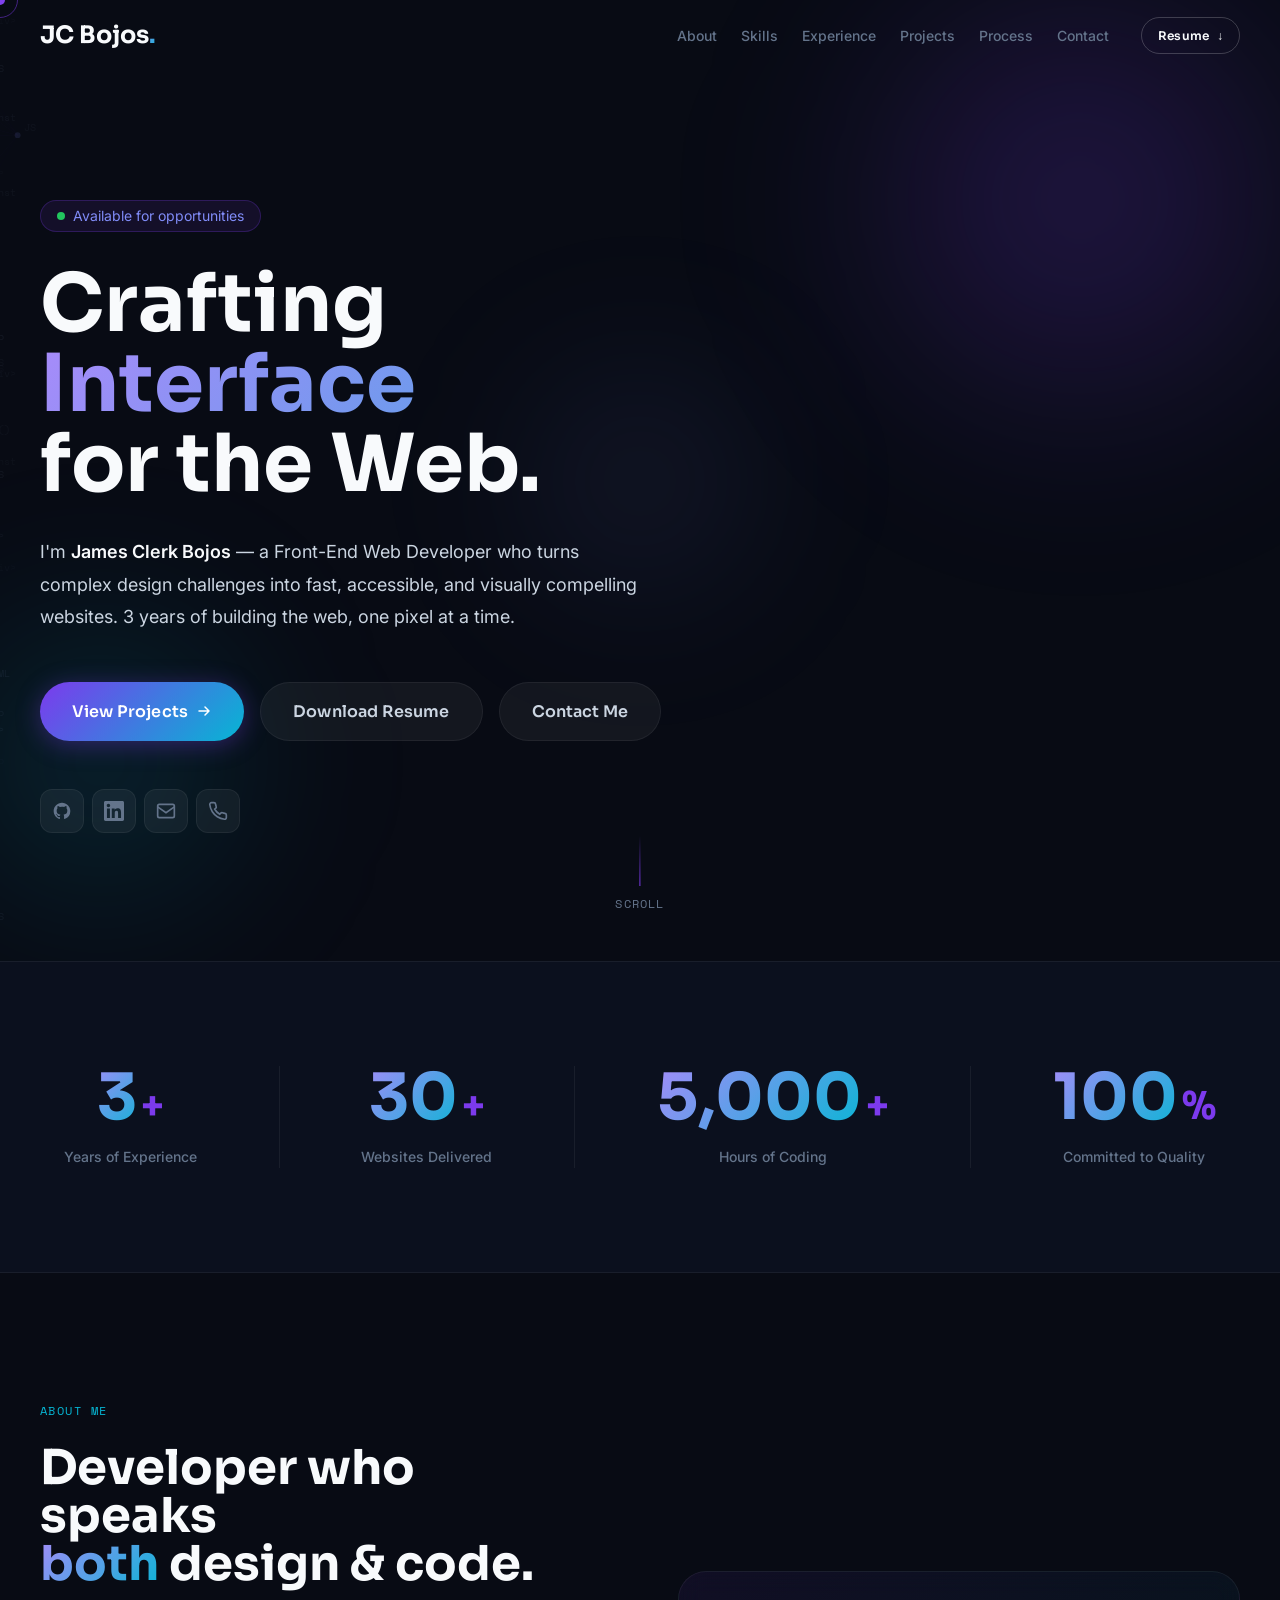
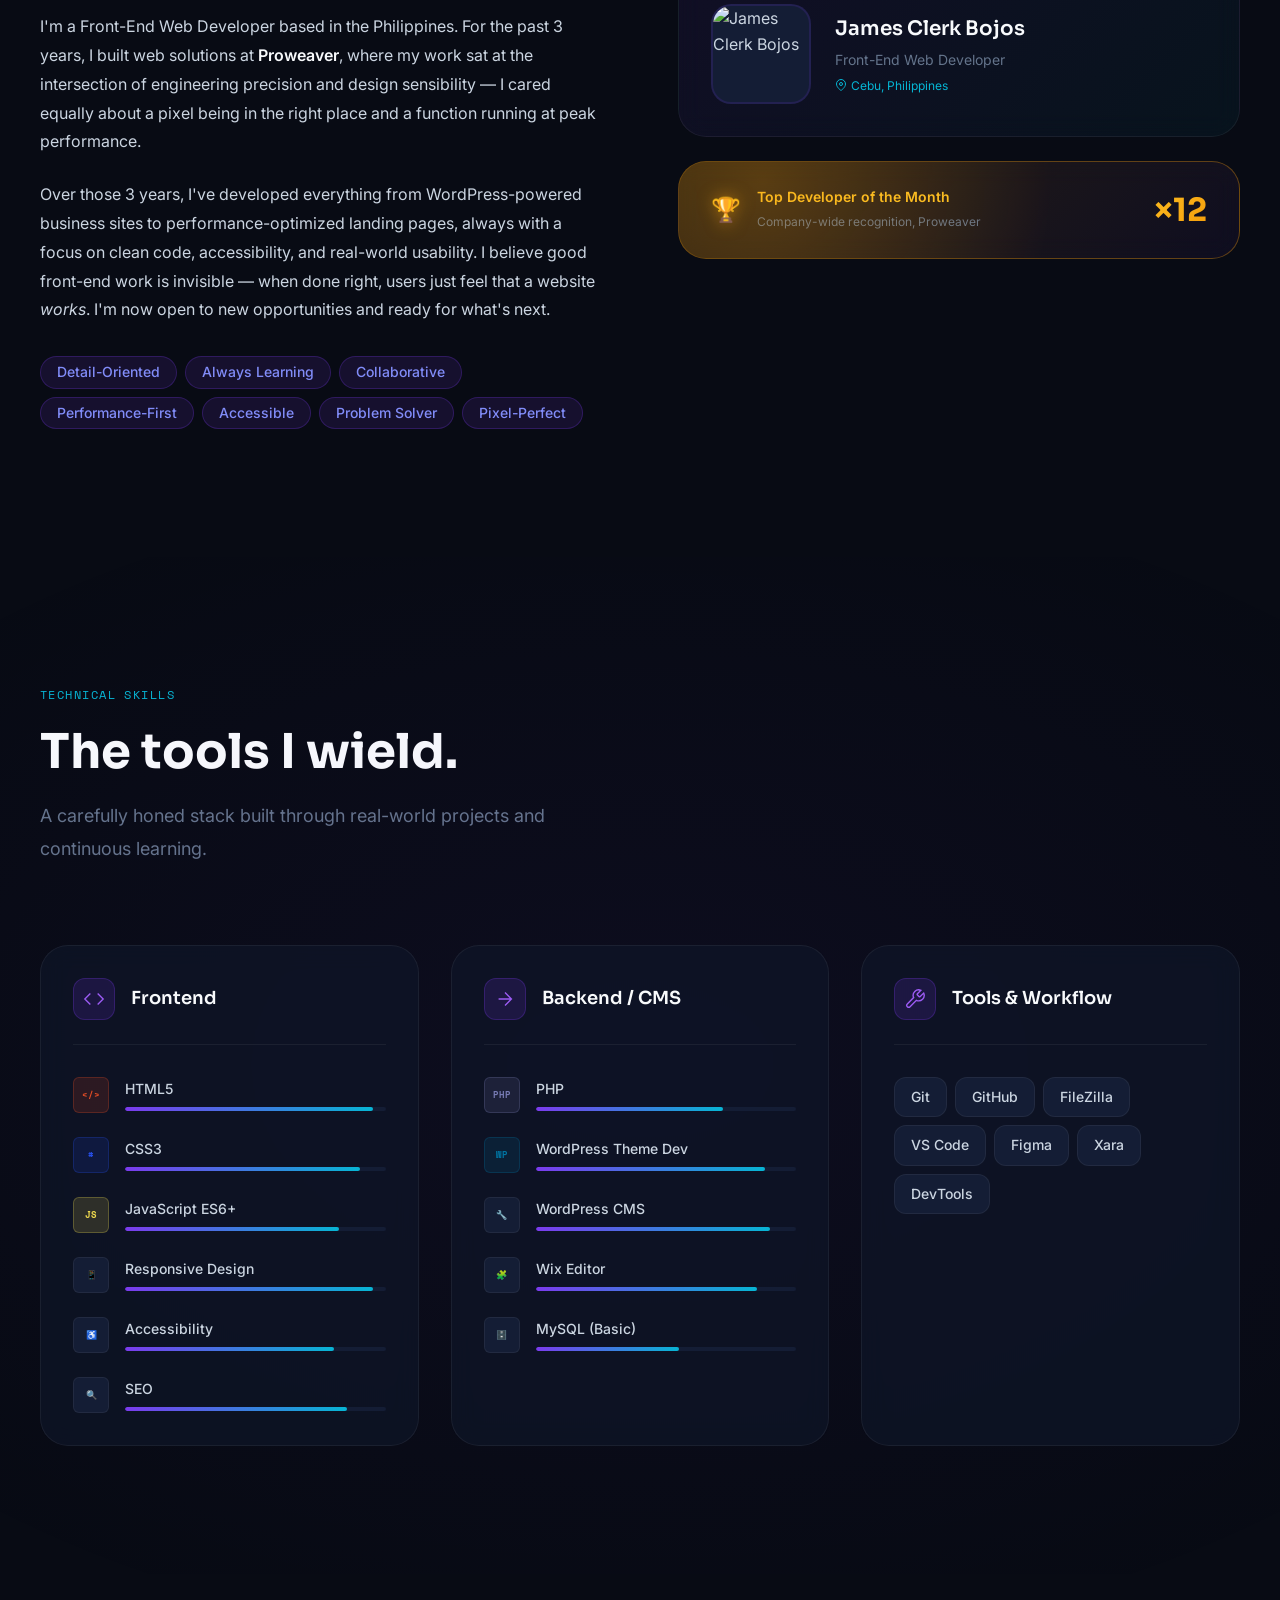
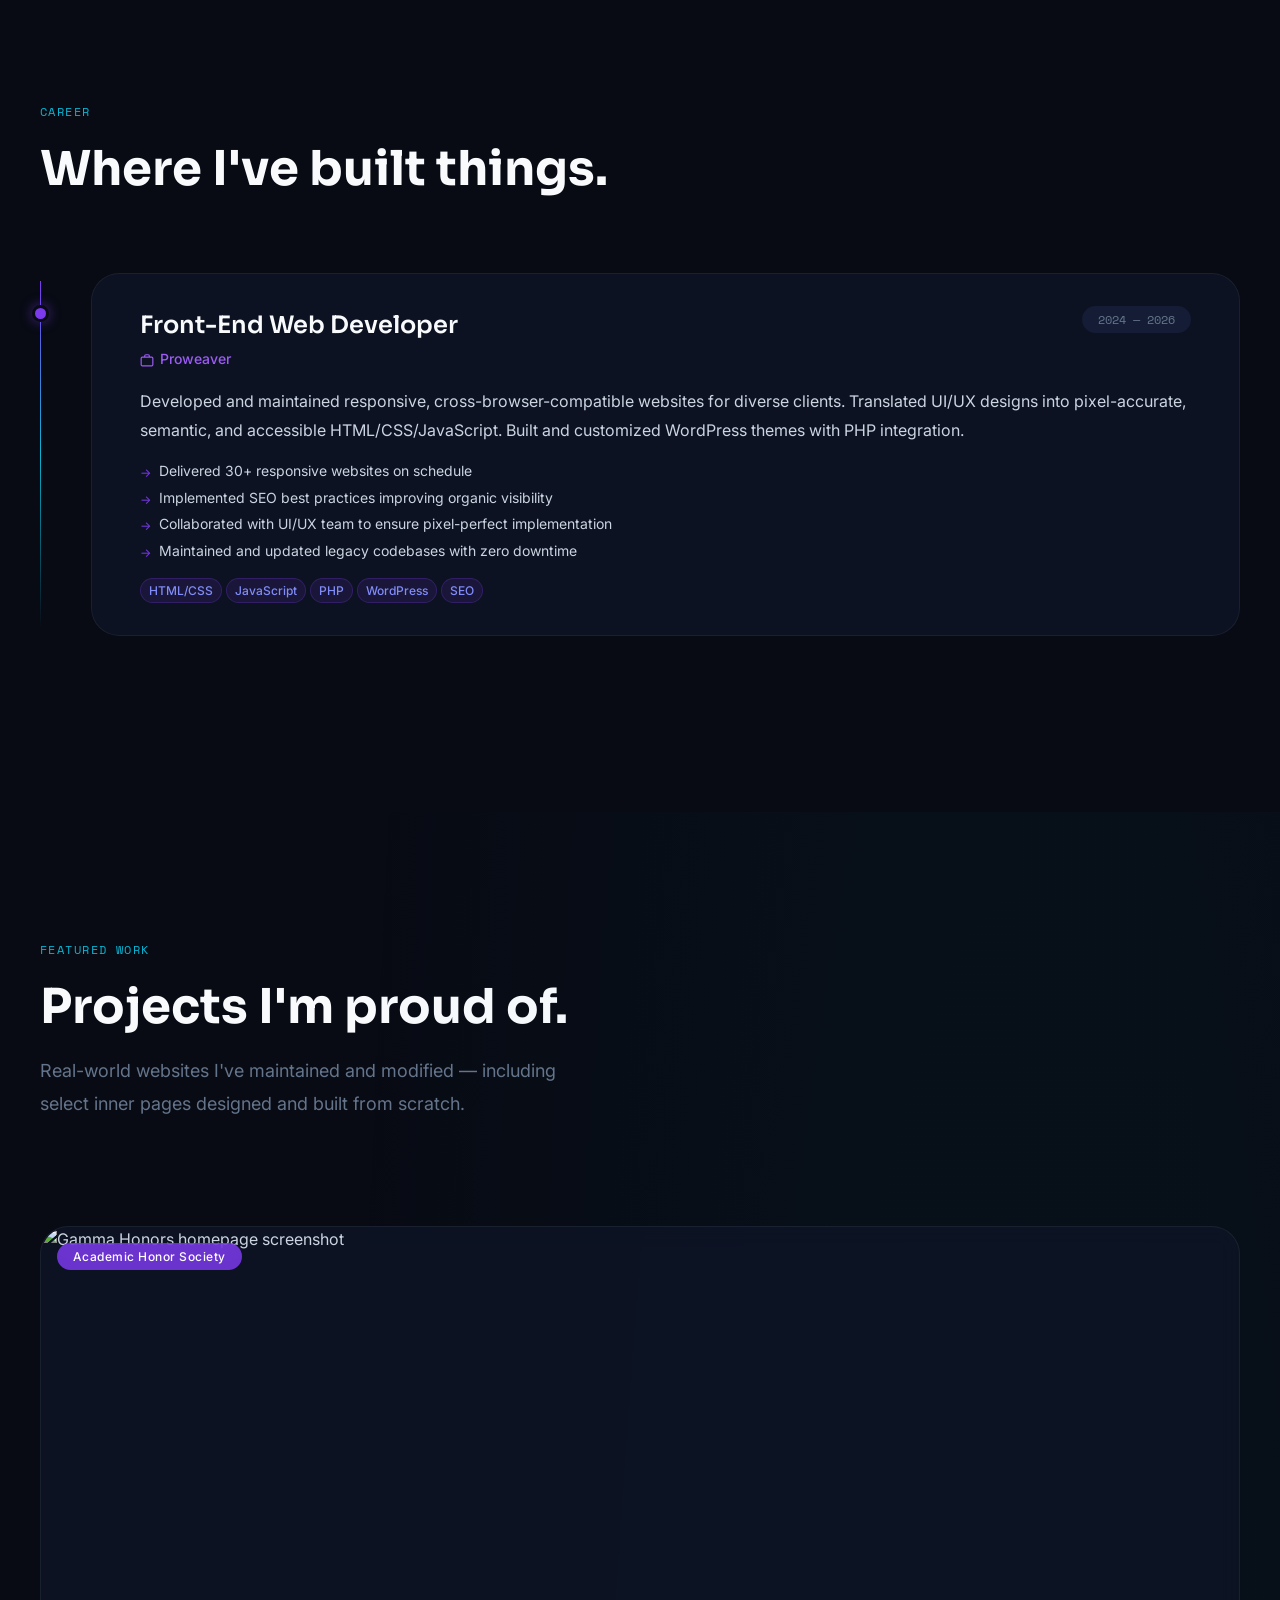
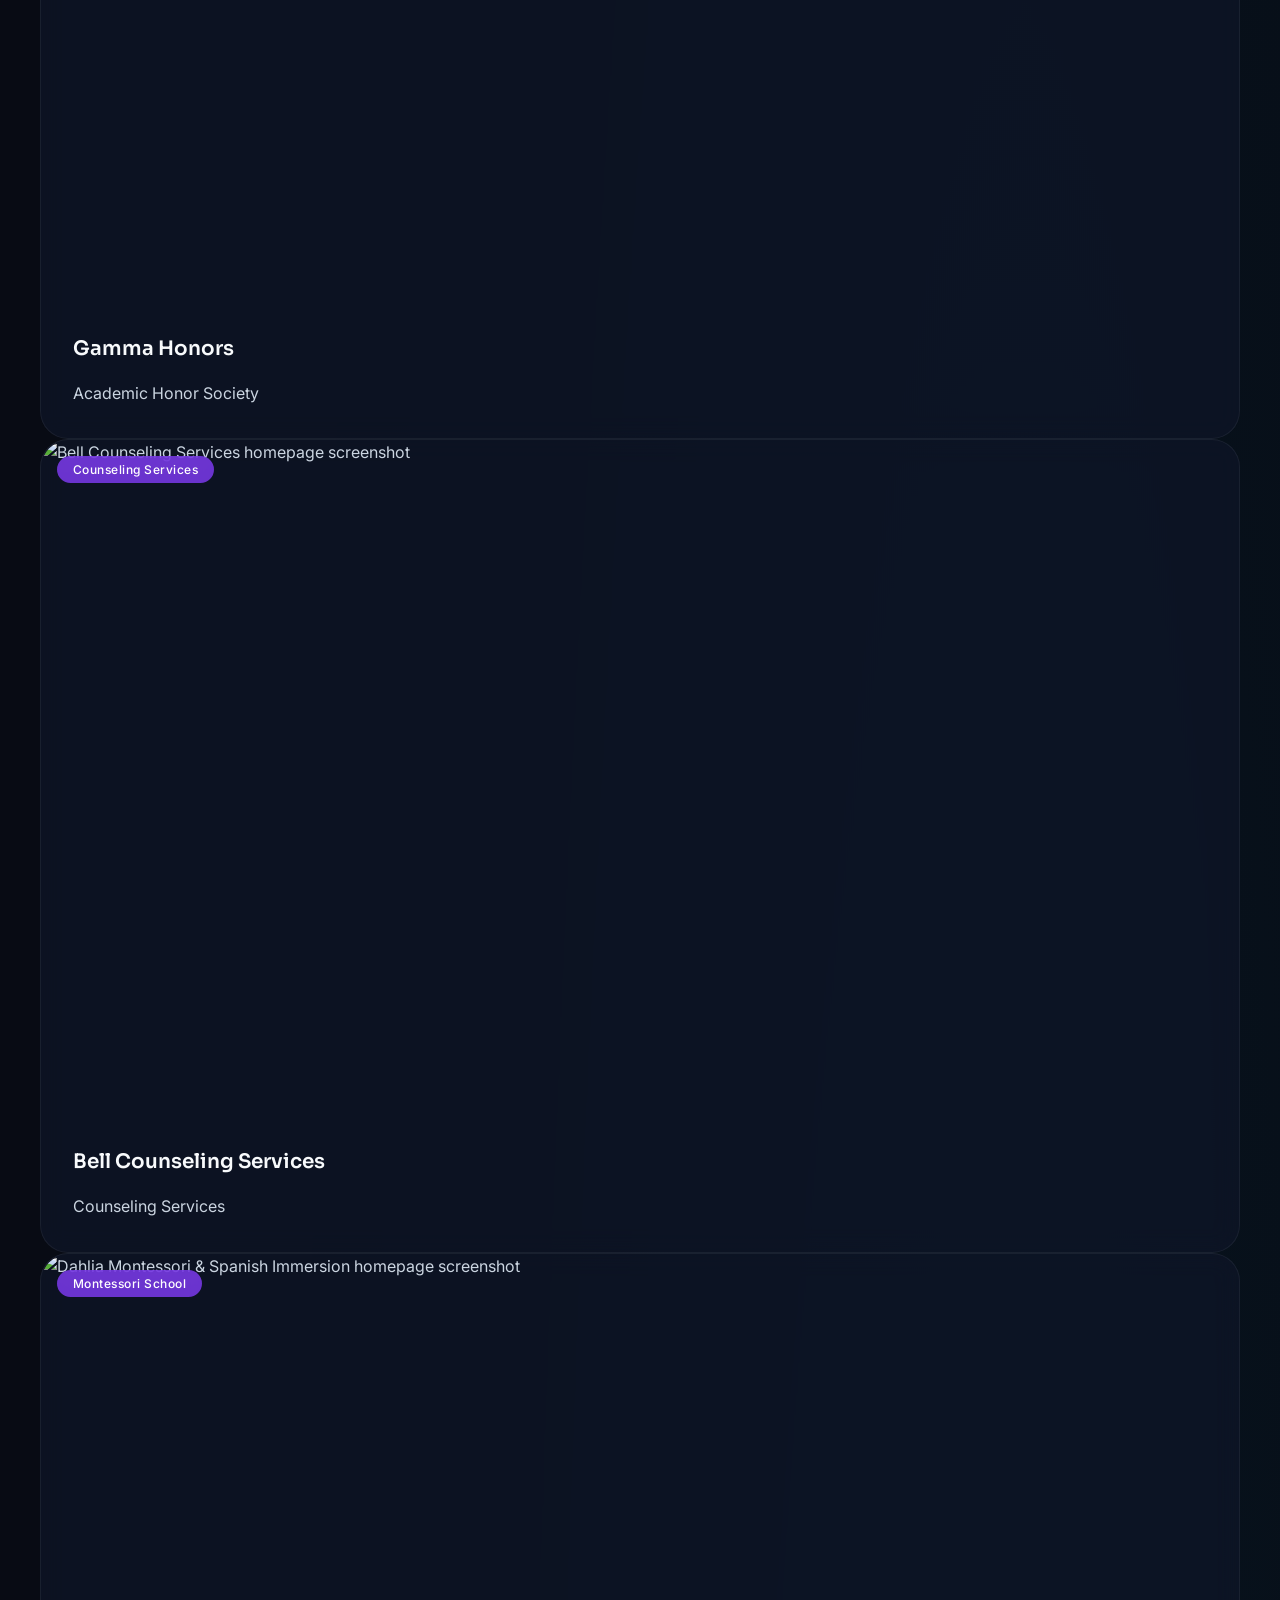
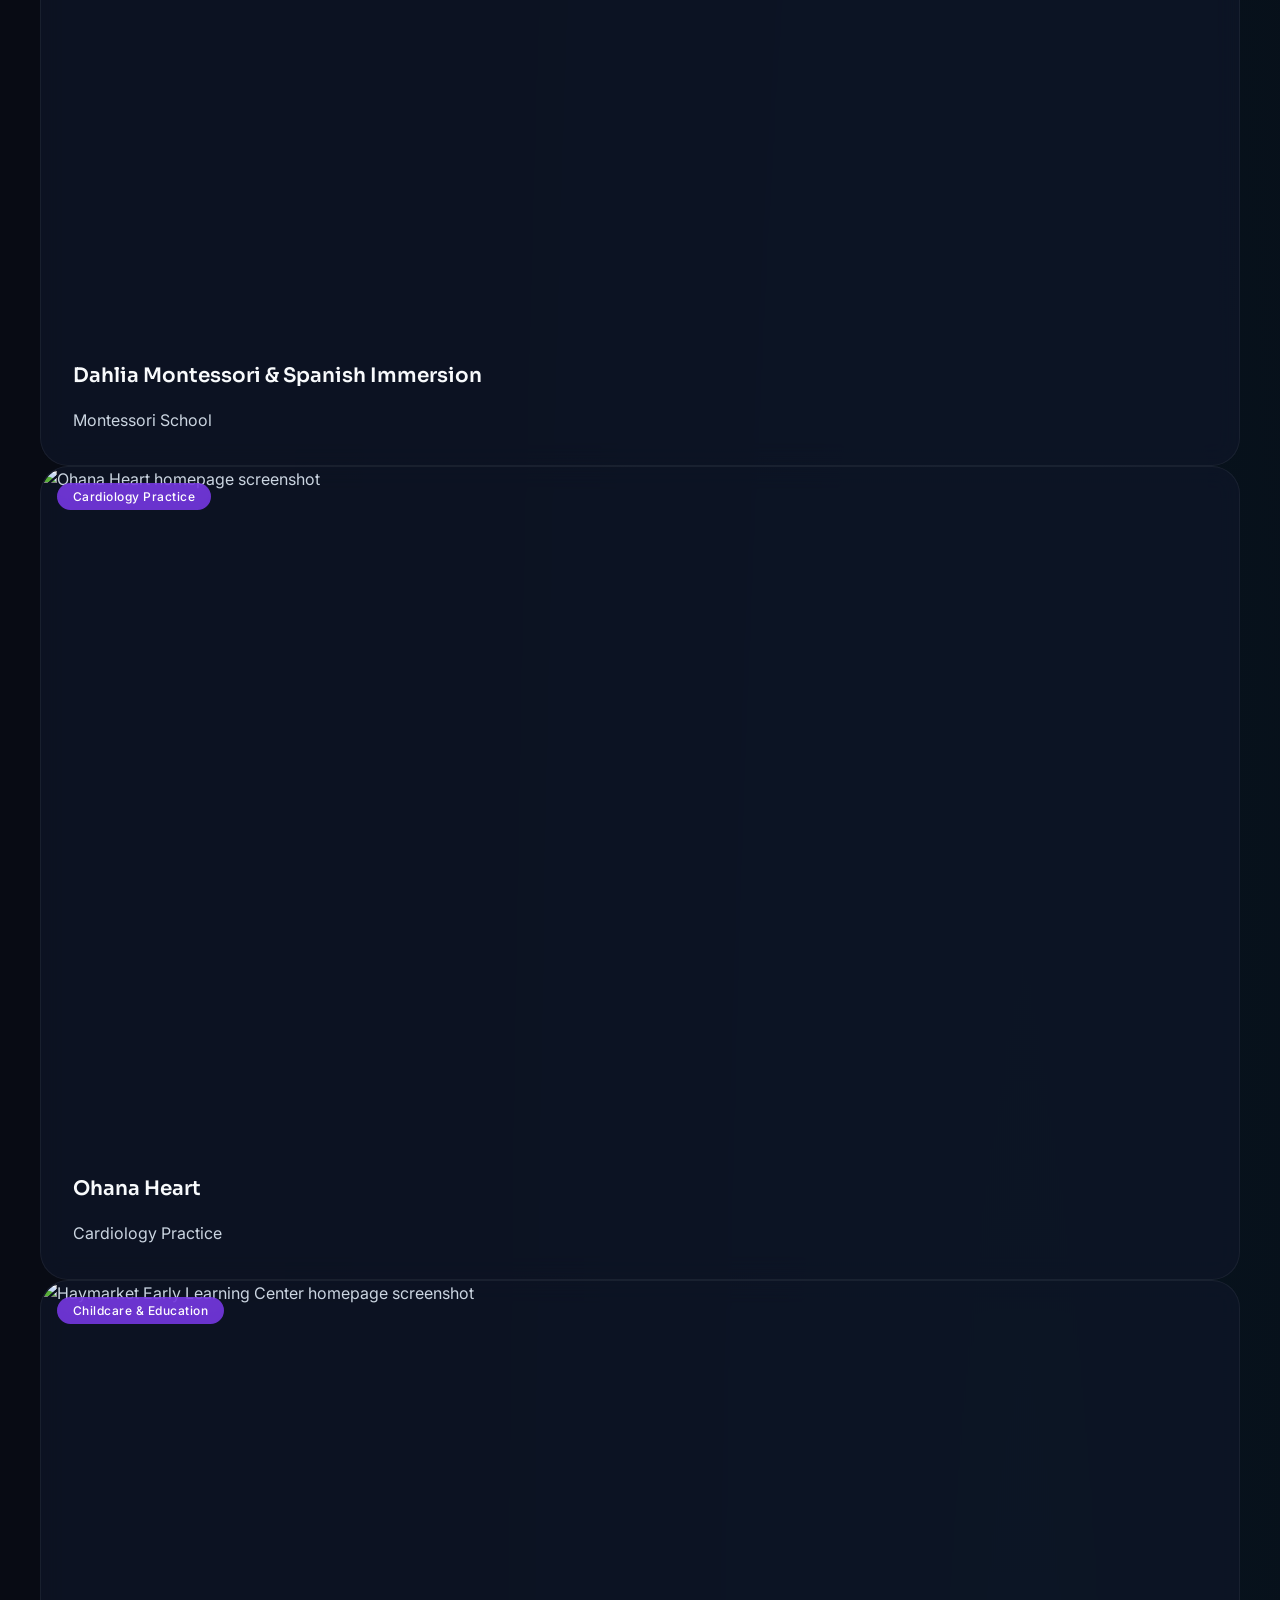
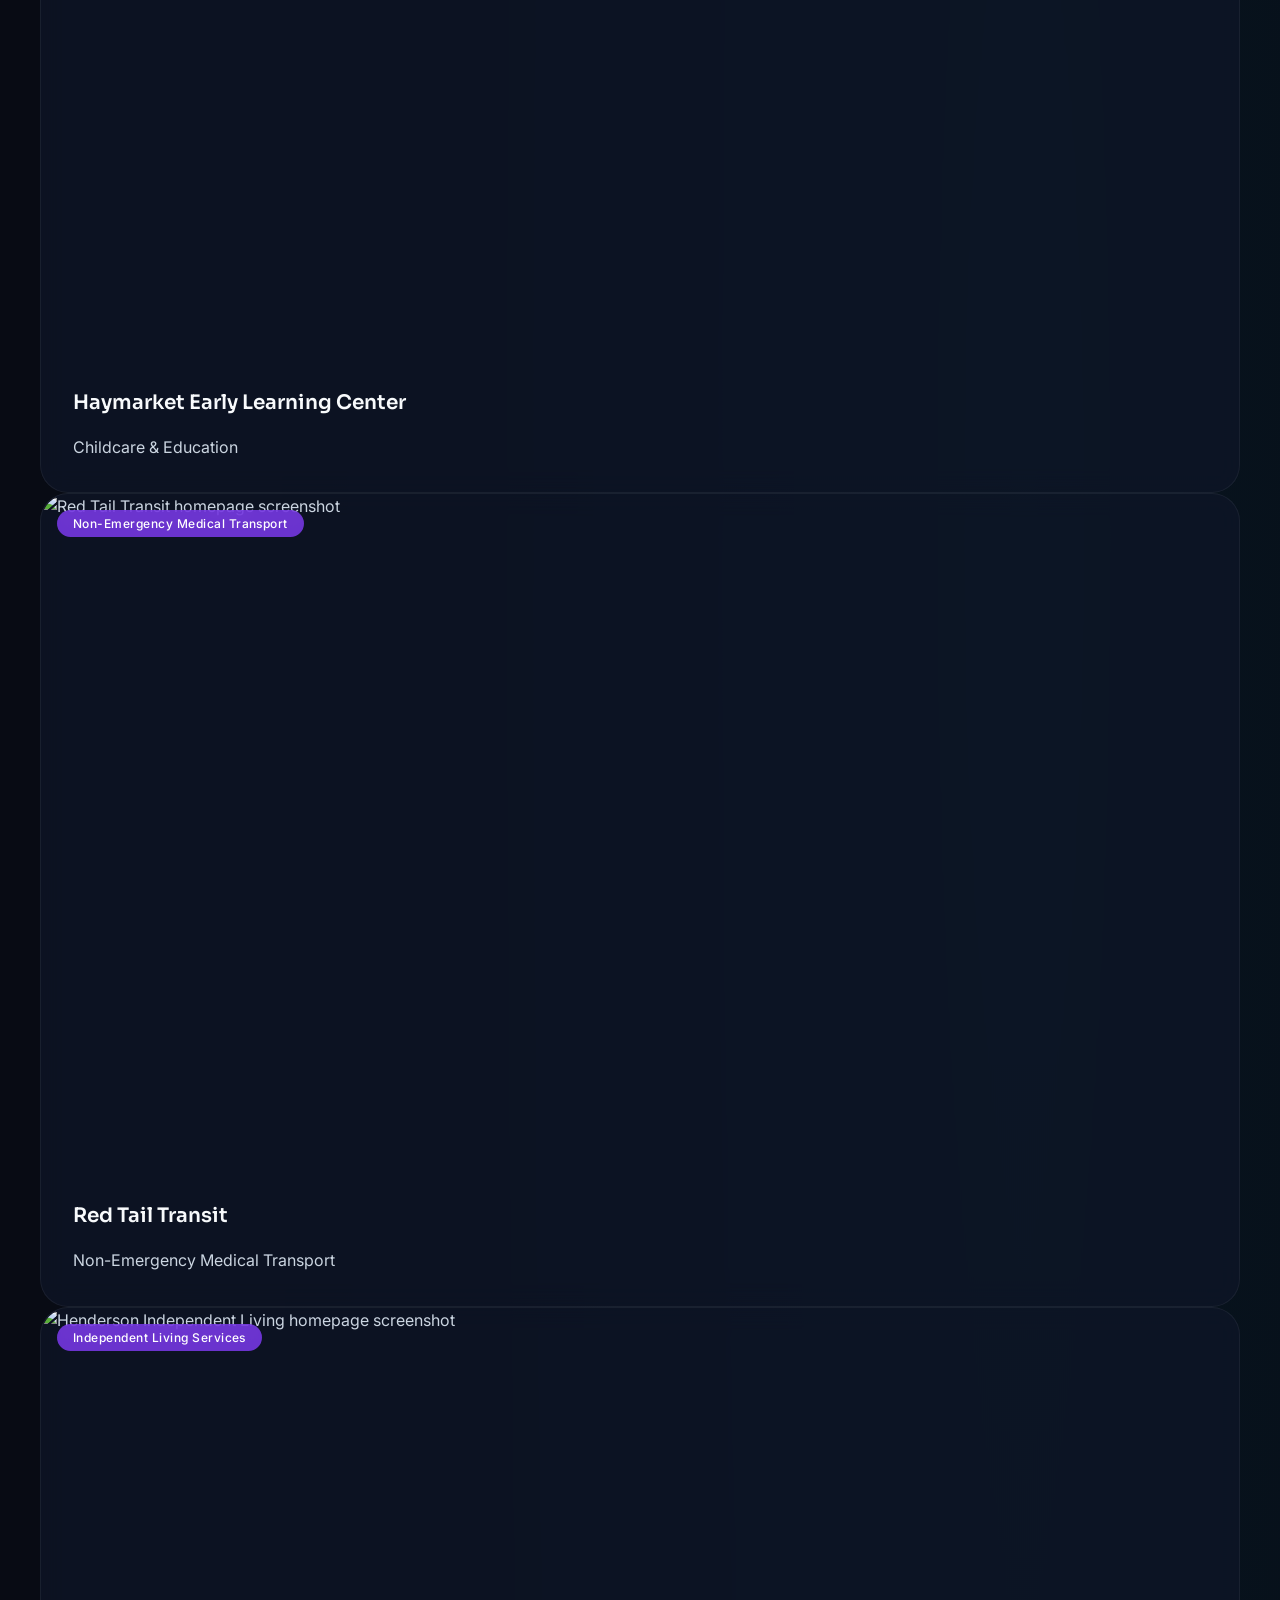
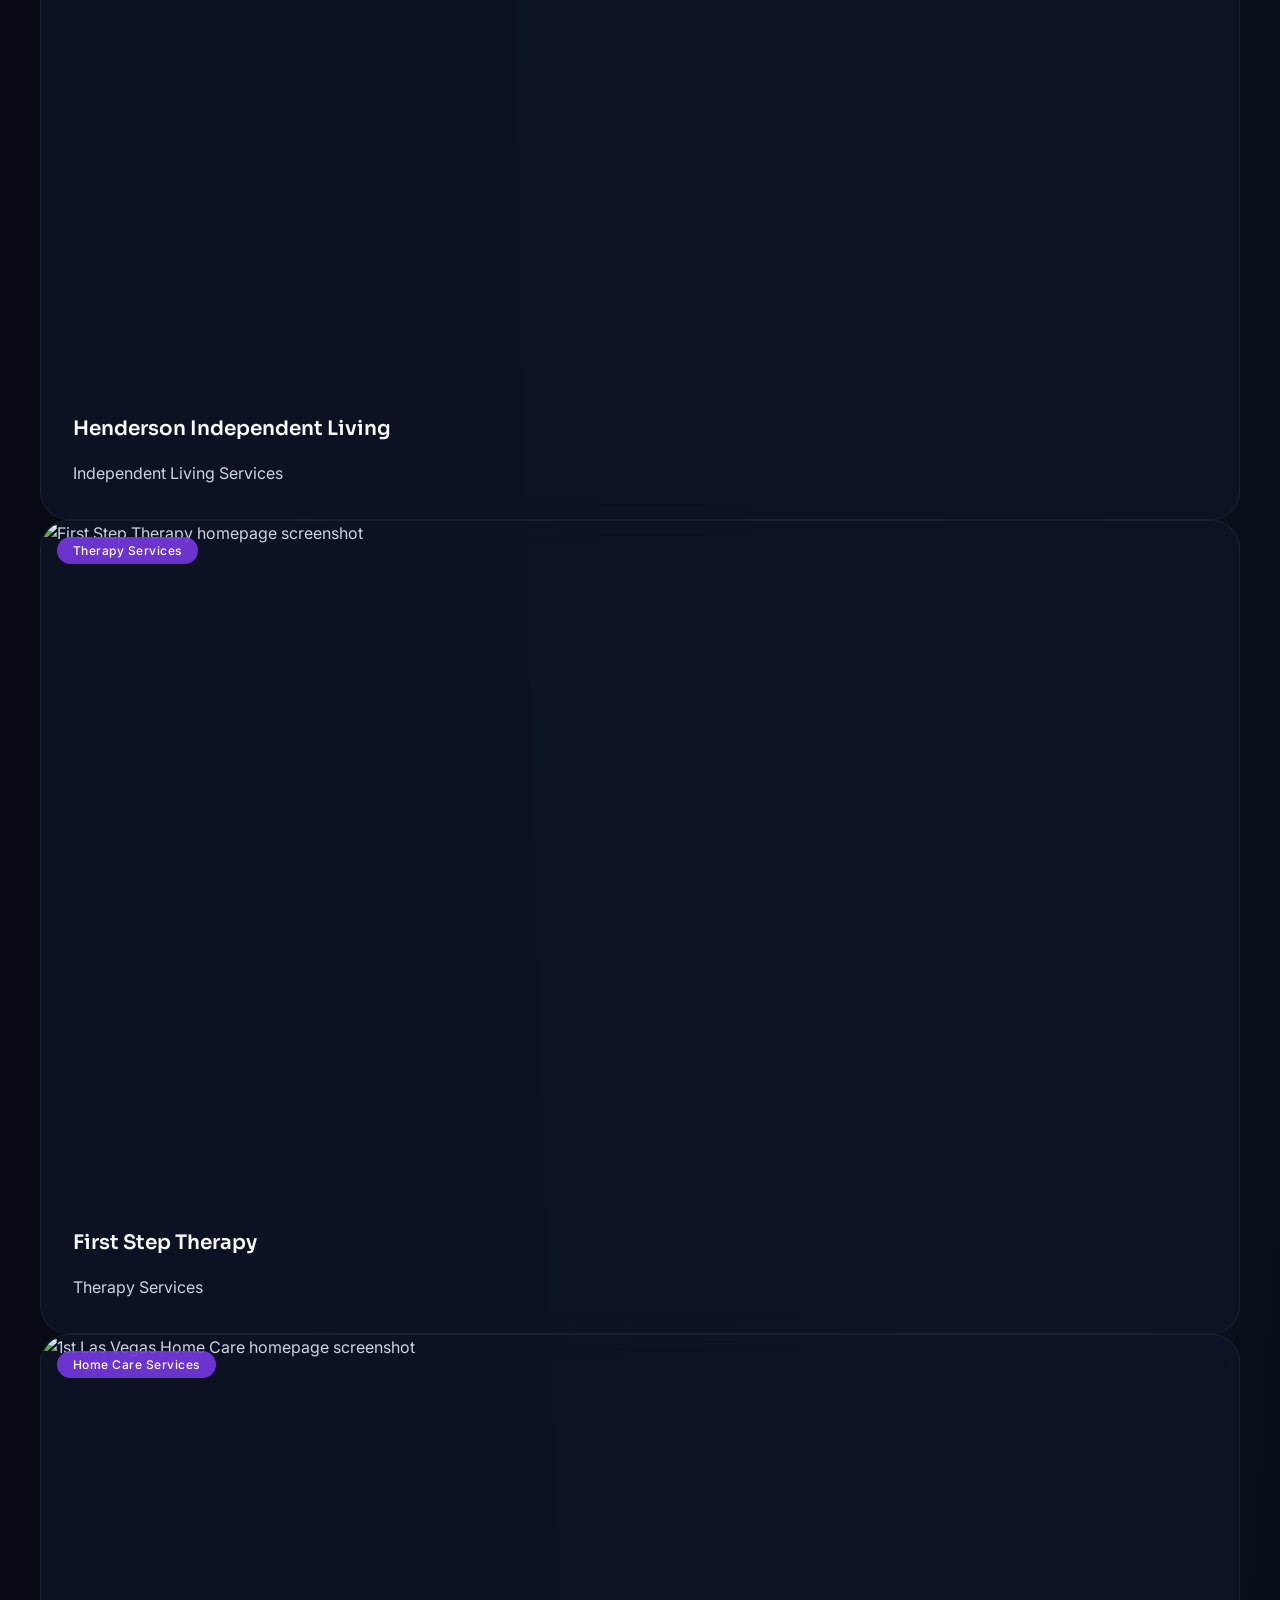
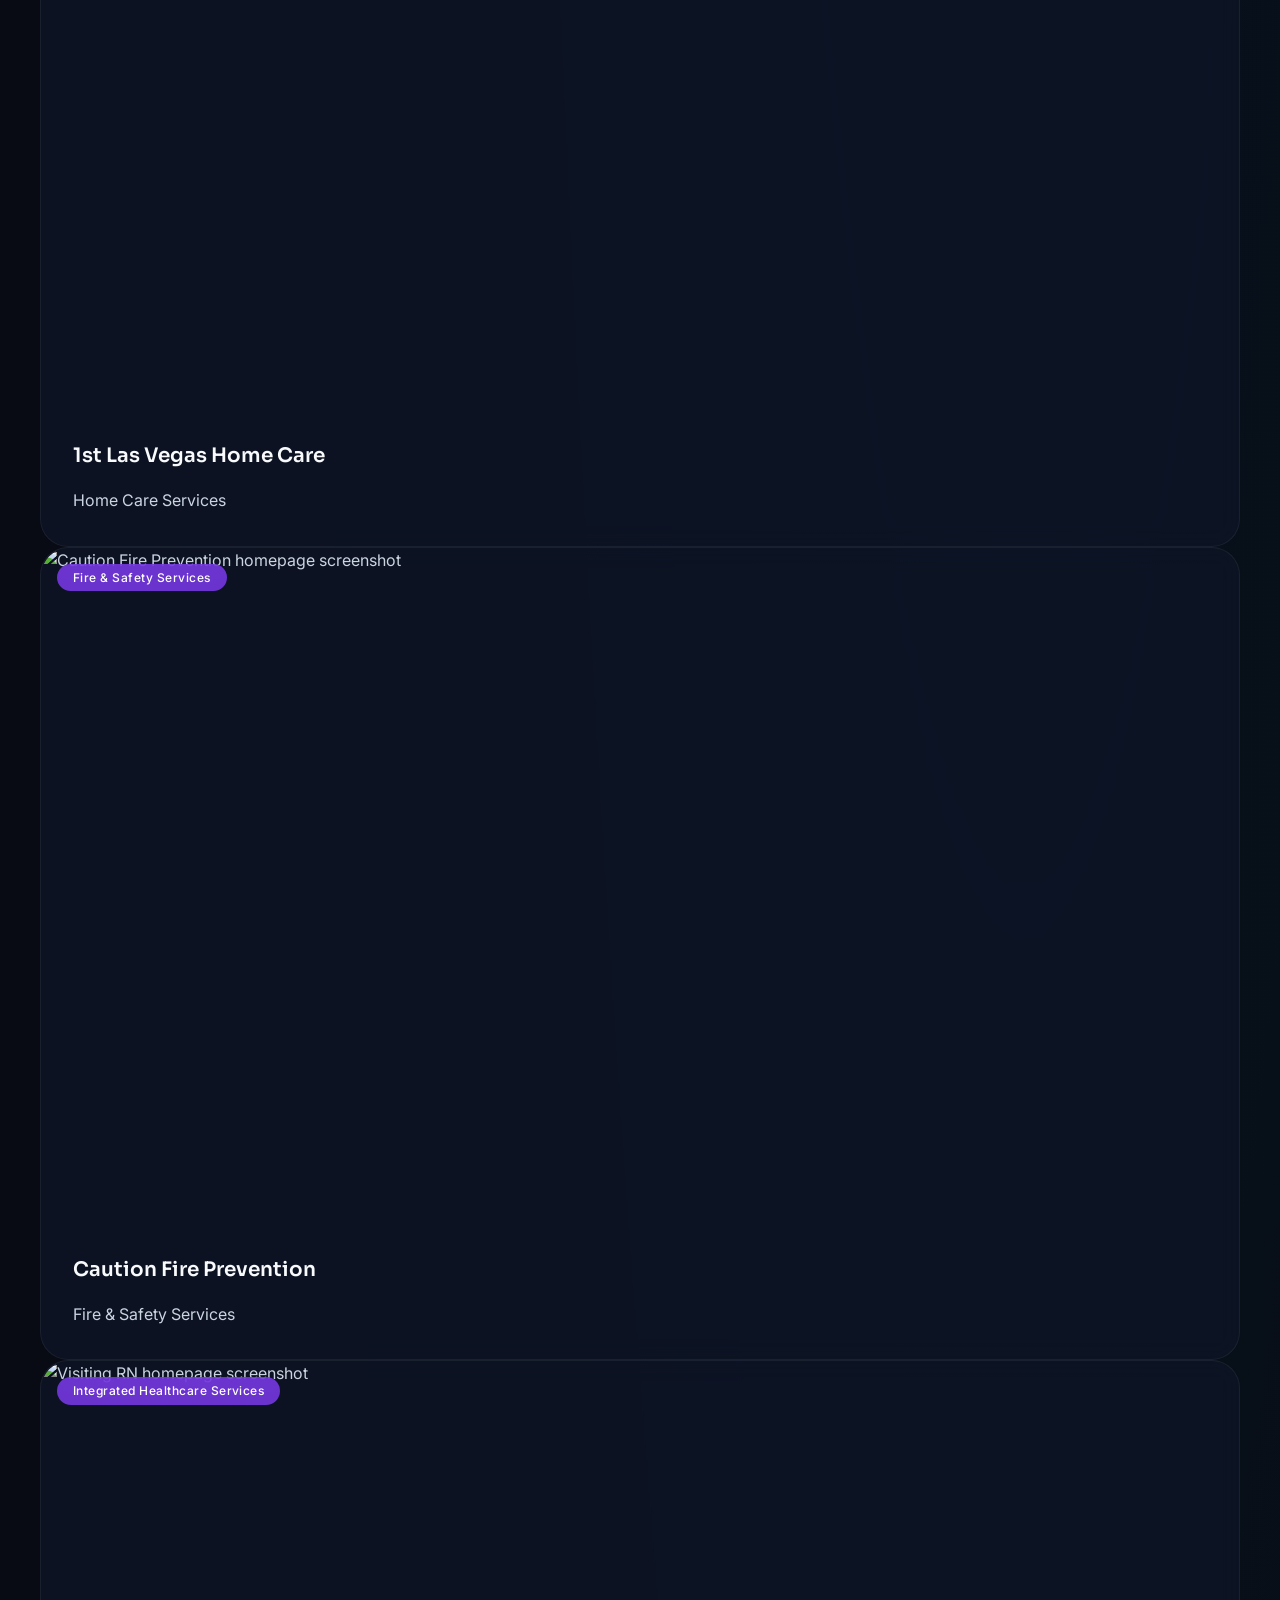
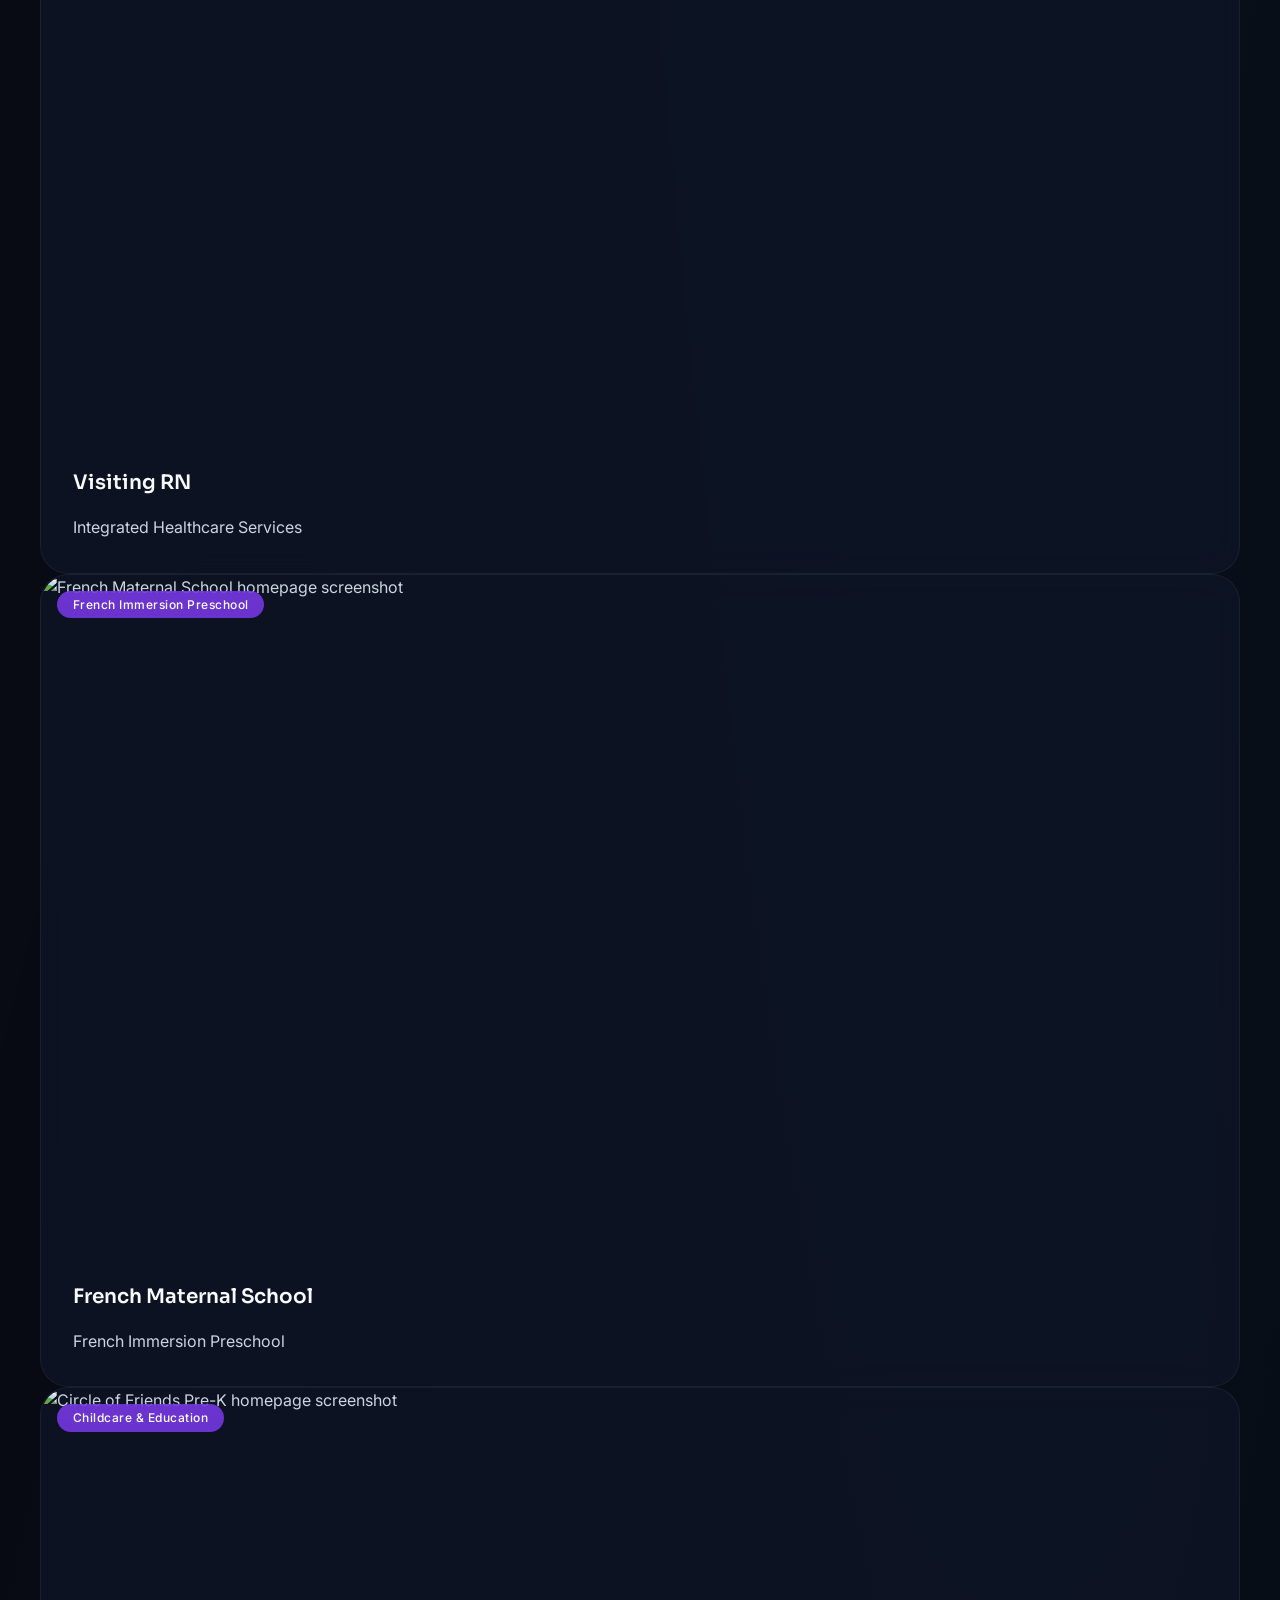
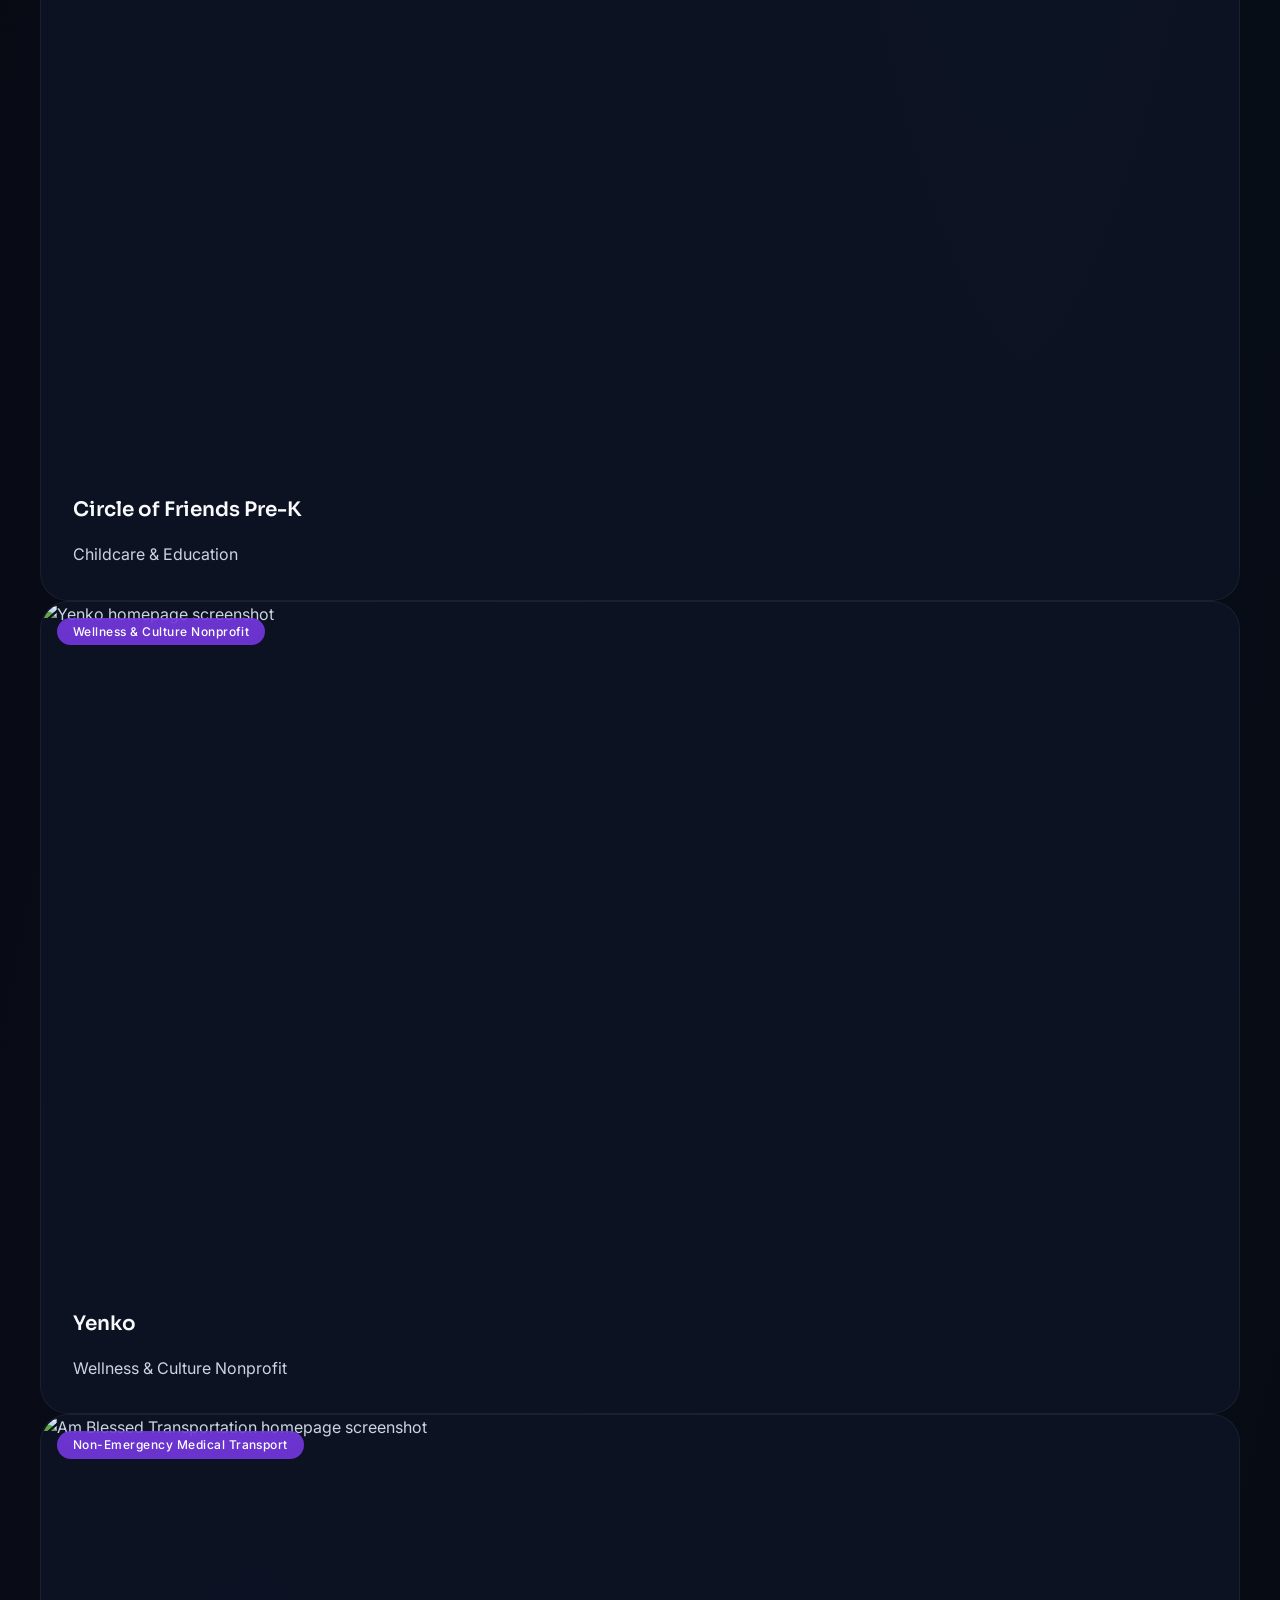
==== commit 9124d04e: "added banner card for SEO" ====
--- a/index.html
+++ b/index.html
@@ -22,11 +22,11 @@
   <meta name="description" content="James Clerk Bojos is a Front-End Web Developer with 3 years of experience building responsive, accessible, and performant websites using HTML, CSS, JavaScript, PHP, and WordPress." />
   <meta name="keywords" content="front-end developer, web developer Philippines, WordPress developer, HTML CSS JavaScript, James Bojos, responsive websites" />
   <meta name="author" content="James Clerk Bojos" />
-  <link rel="canonical" href="https://jamesclerkbojos.dev/" />
+  <link rel="canonical" href="https://jcbojos.github.io/" />
 
   <!-- Open Graph -->
   <meta property="og:type" content="website" />
-  <meta property="og:url" content="https://jamesclerkbojos.dev/" />
+  <meta property="og:url" content="https://jcbojos.github.io/" />
   <meta property="og:title" content="James Bojos — Front-End Web Developer" />
   <meta property="og:description" content="Front-End Web Developer with 3 years of experience in responsive design, WordPress, and modern web technologies." />
   <meta property="og:image" content="https://jamesclerkbojos.dev/assets/images/og-cover.jpg" />
@@ -35,7 +35,7 @@
   <meta name="twitter:card" content="summary_large_image" />
   <meta name="twitter:title" content="James Clerk Bojos — Front-End Web Developer" />
   <meta name="twitter:description" content="Building responsive, accessible, and beautiful web experiences." />
-  <meta name="twitter:image" content="https://jamesclerkbojos.dev/assets/images/og-cover.jpg" />
+  <meta name="twitter:image" content="https://jcbojos.github.io/assets/images/og-cover.jpg" />
 
   <!-- Schema.org -->
   <script type="application/ld+json">
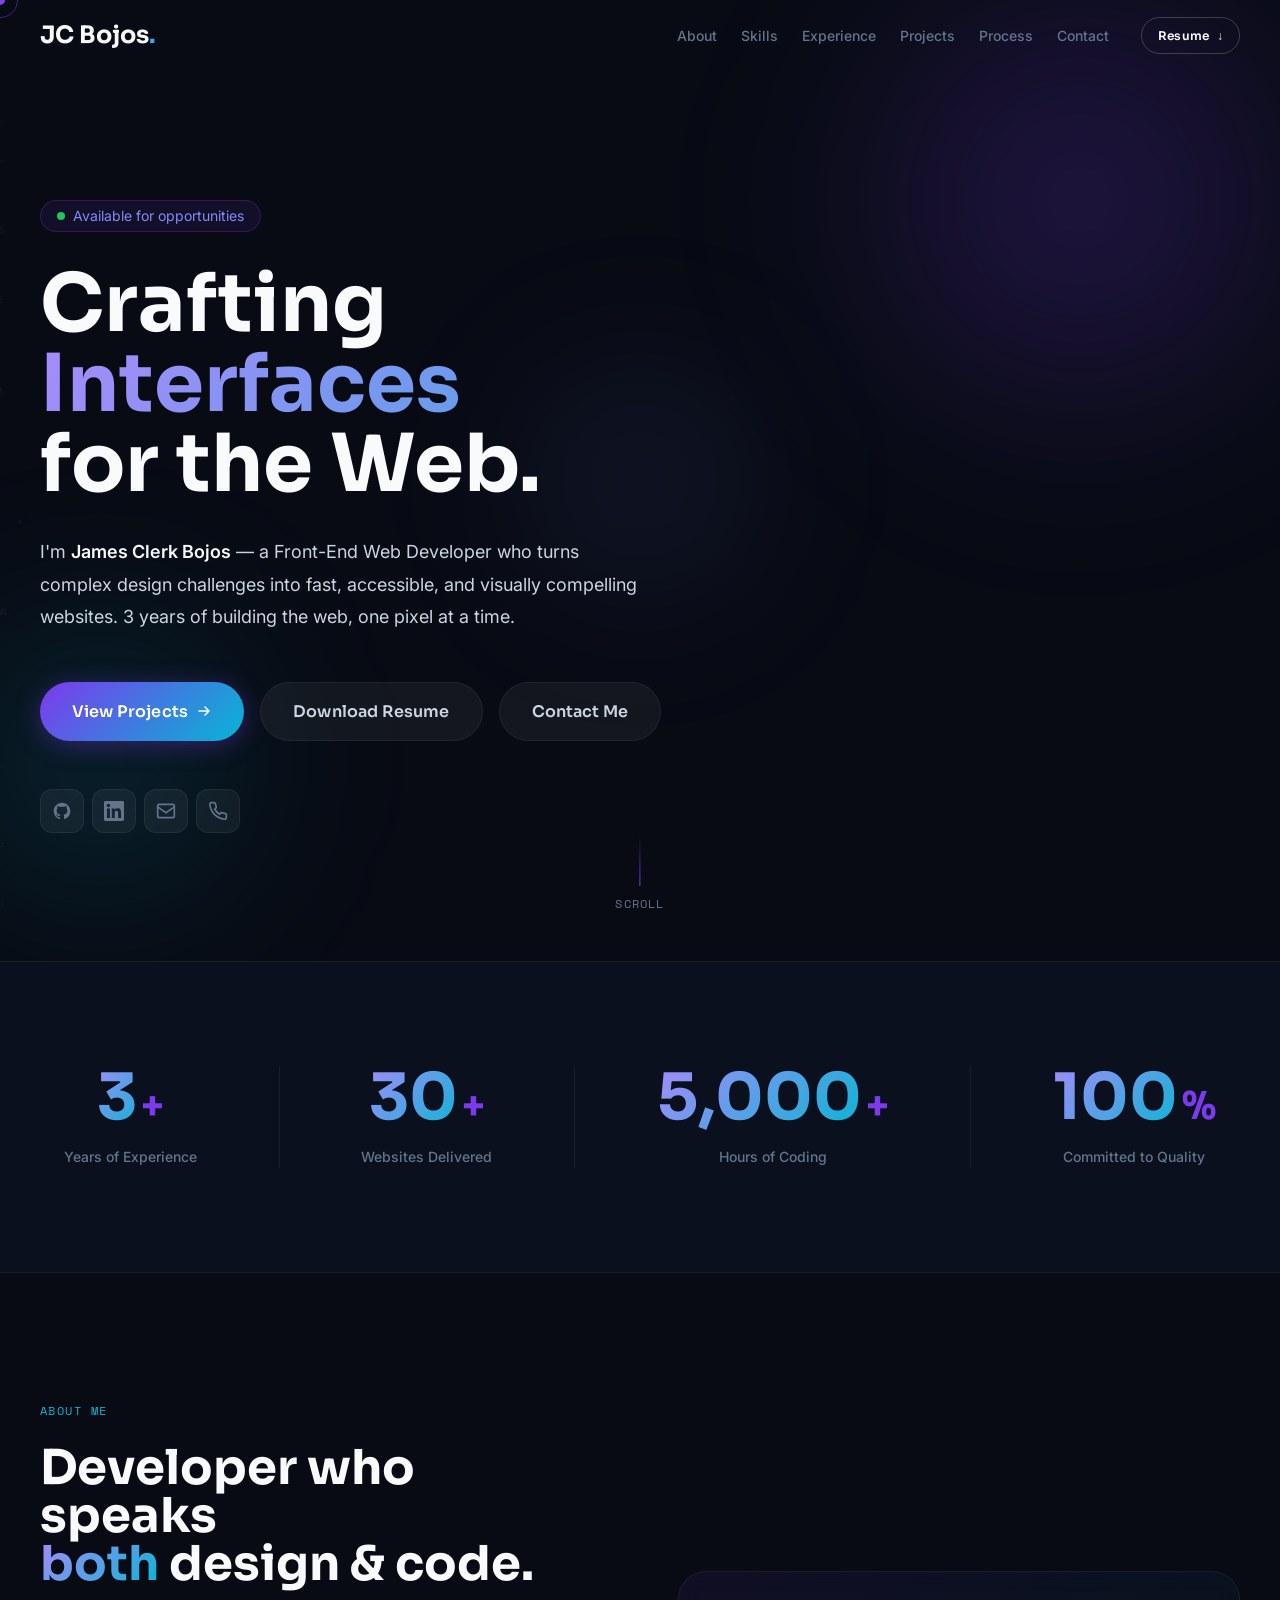
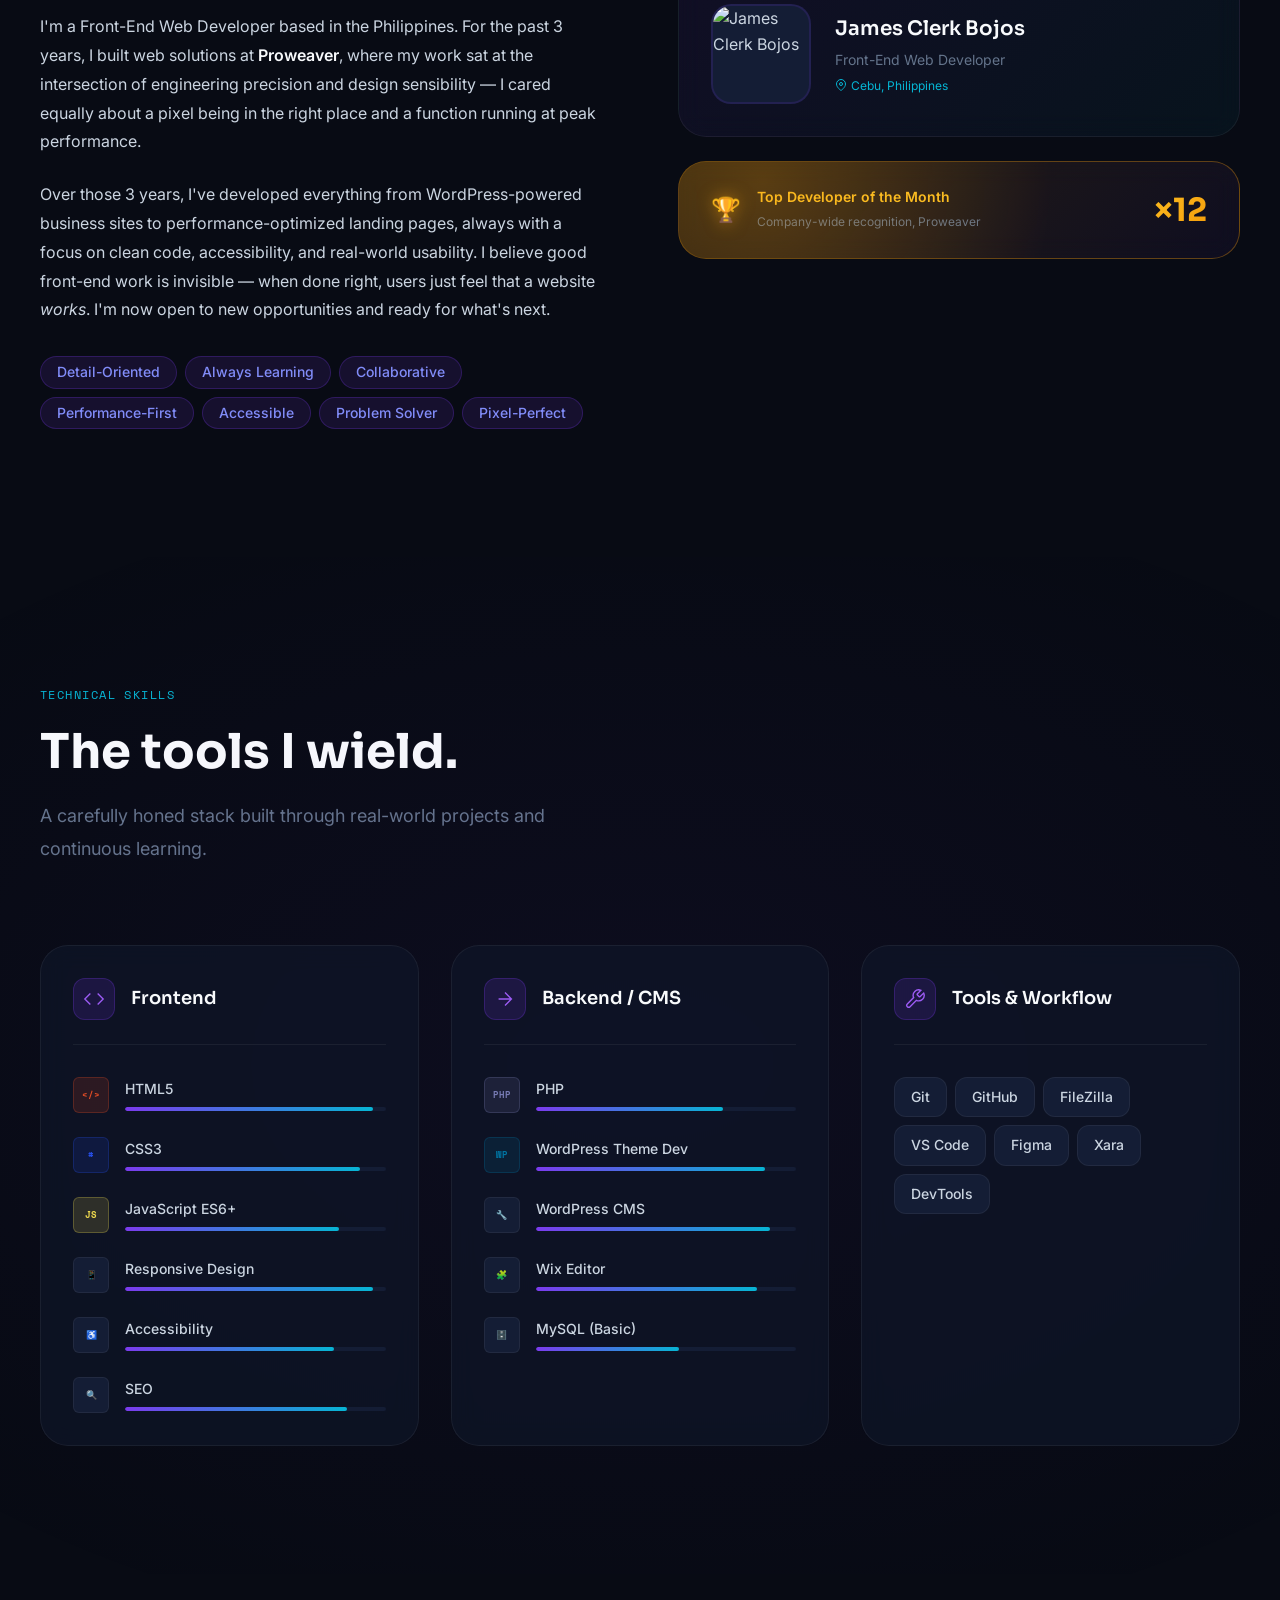
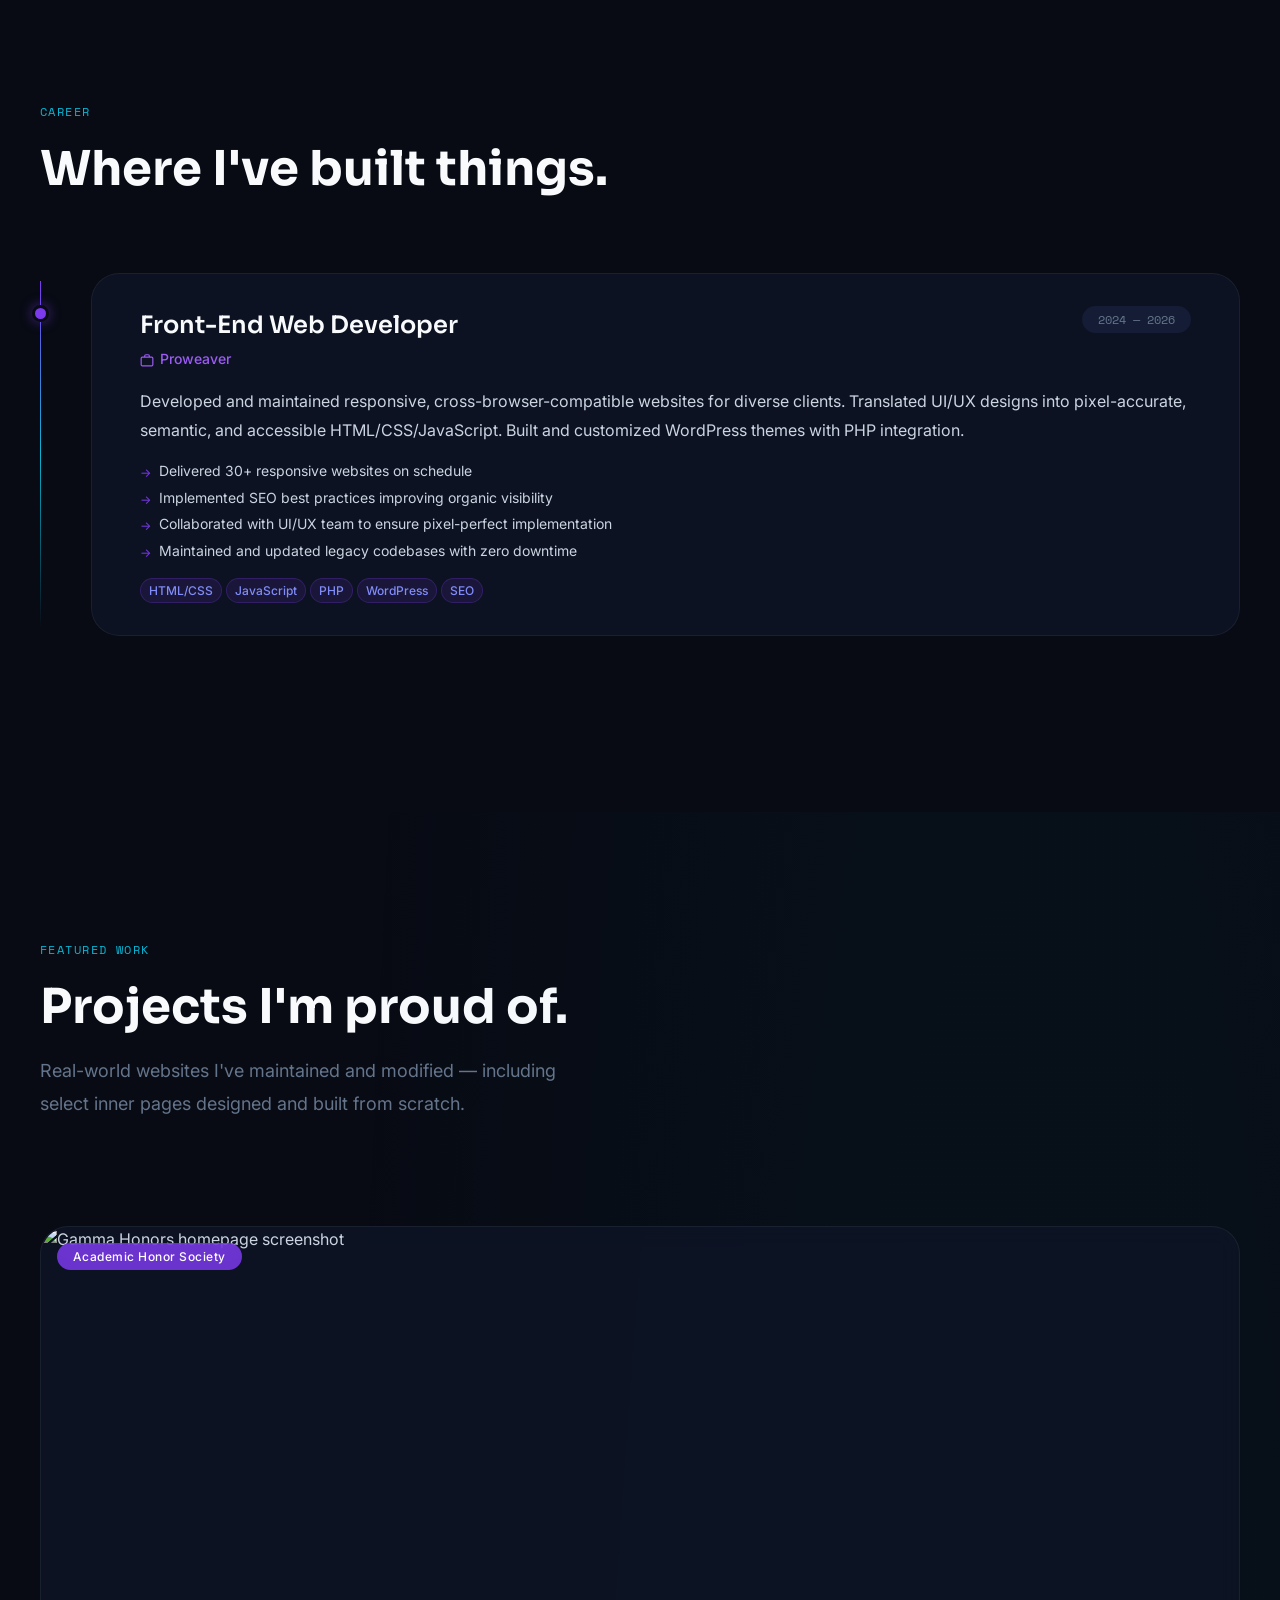
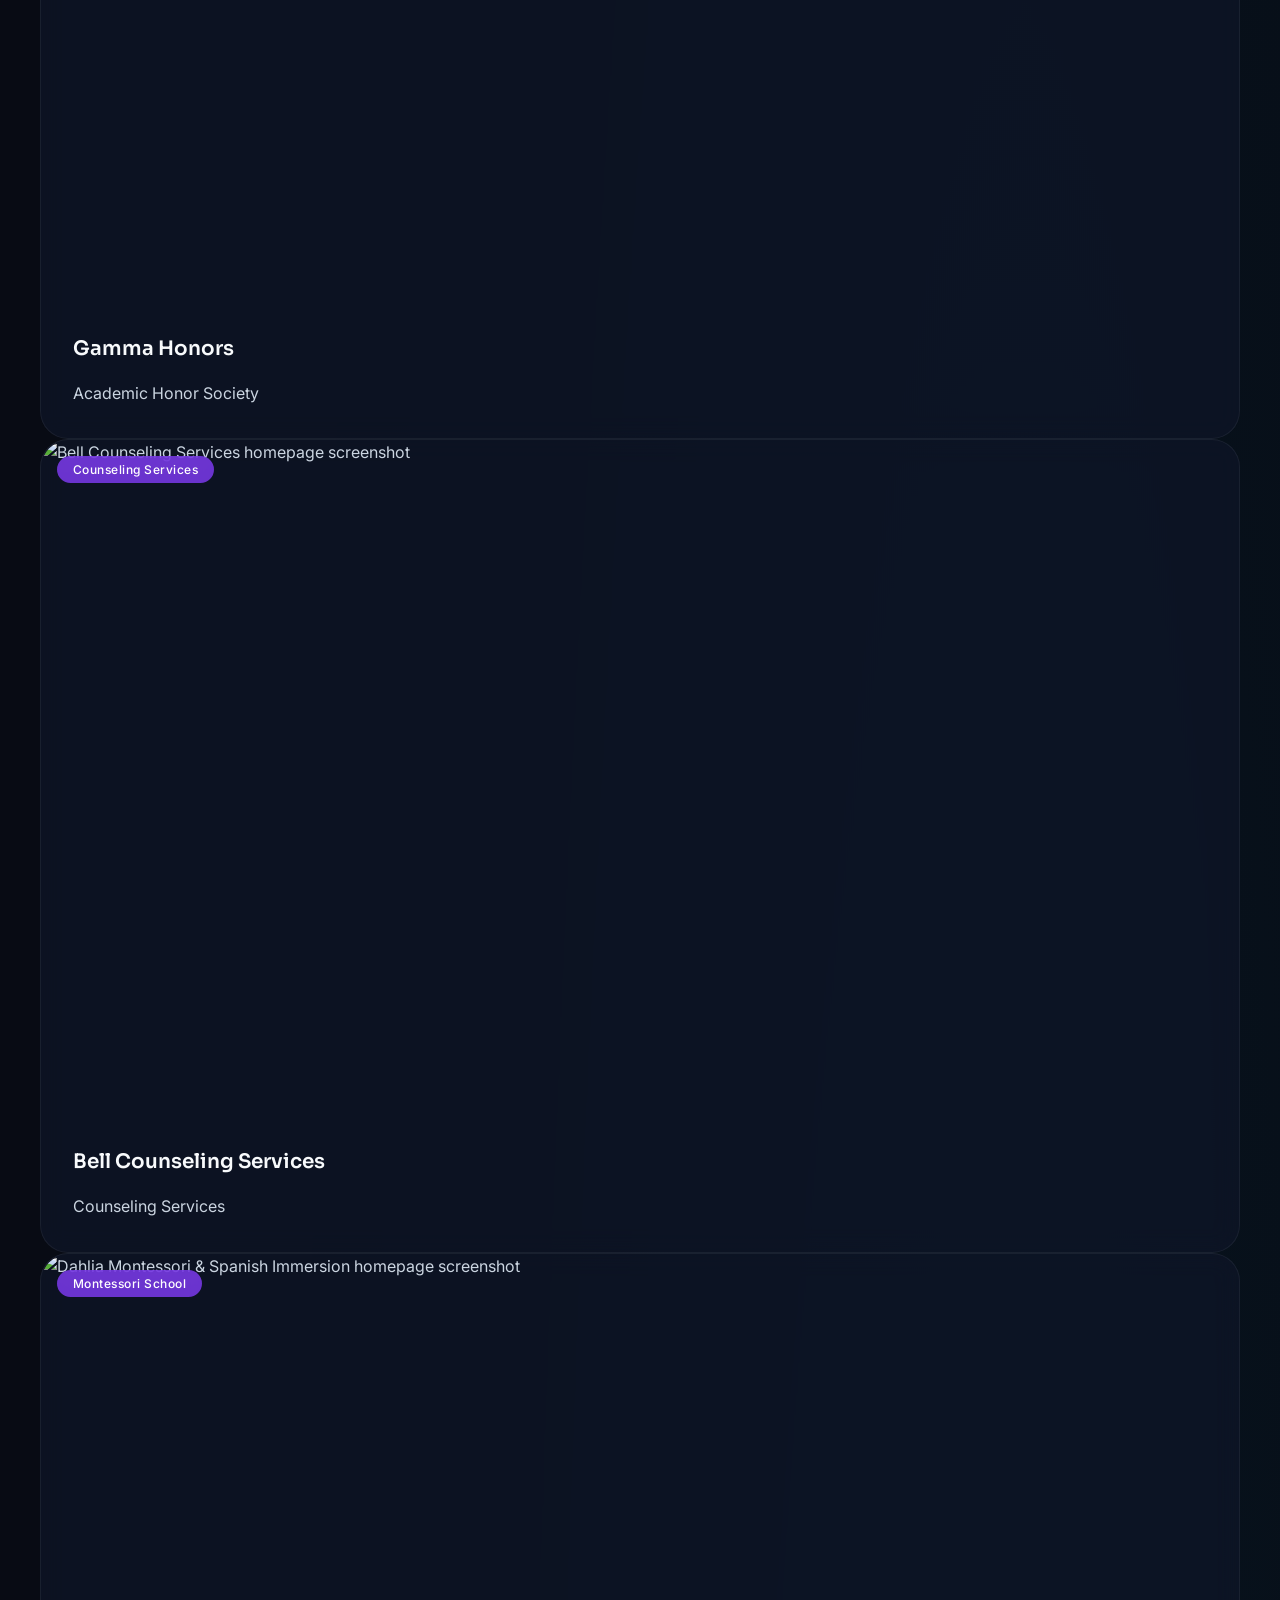
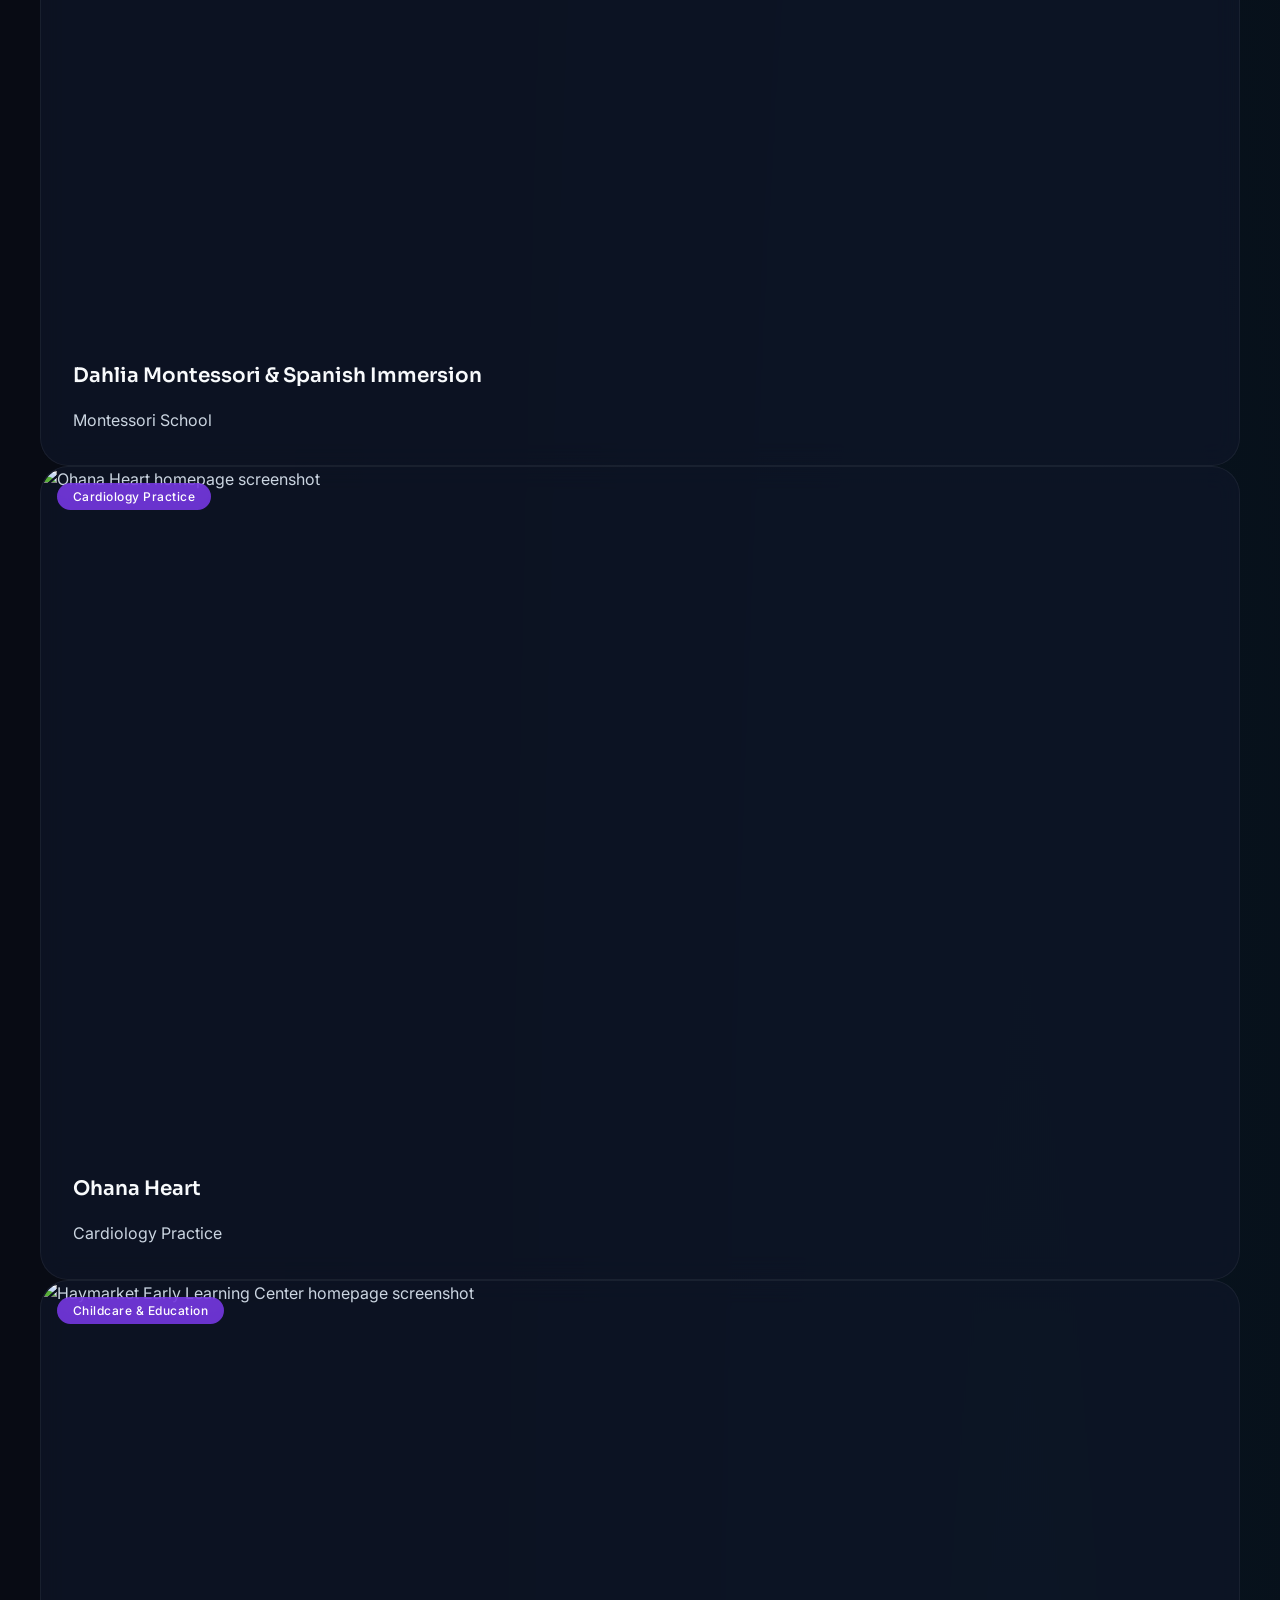
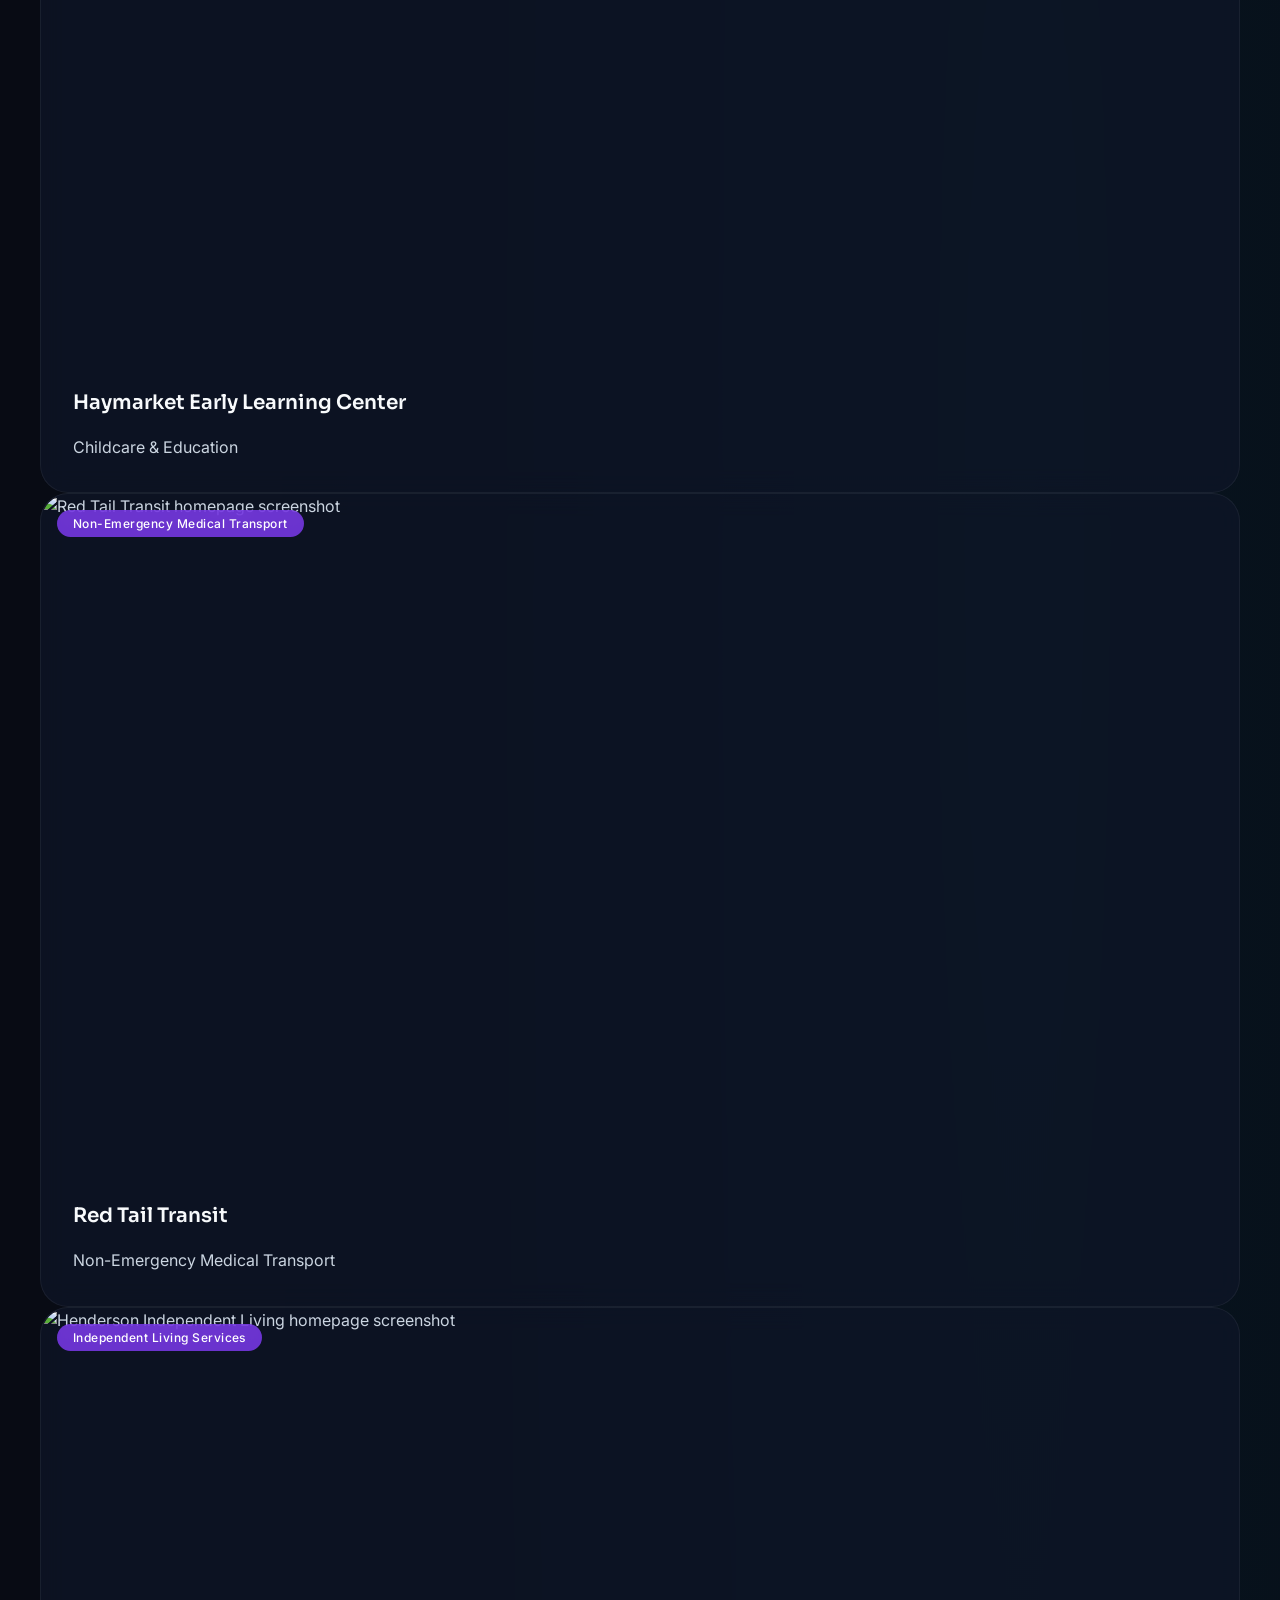
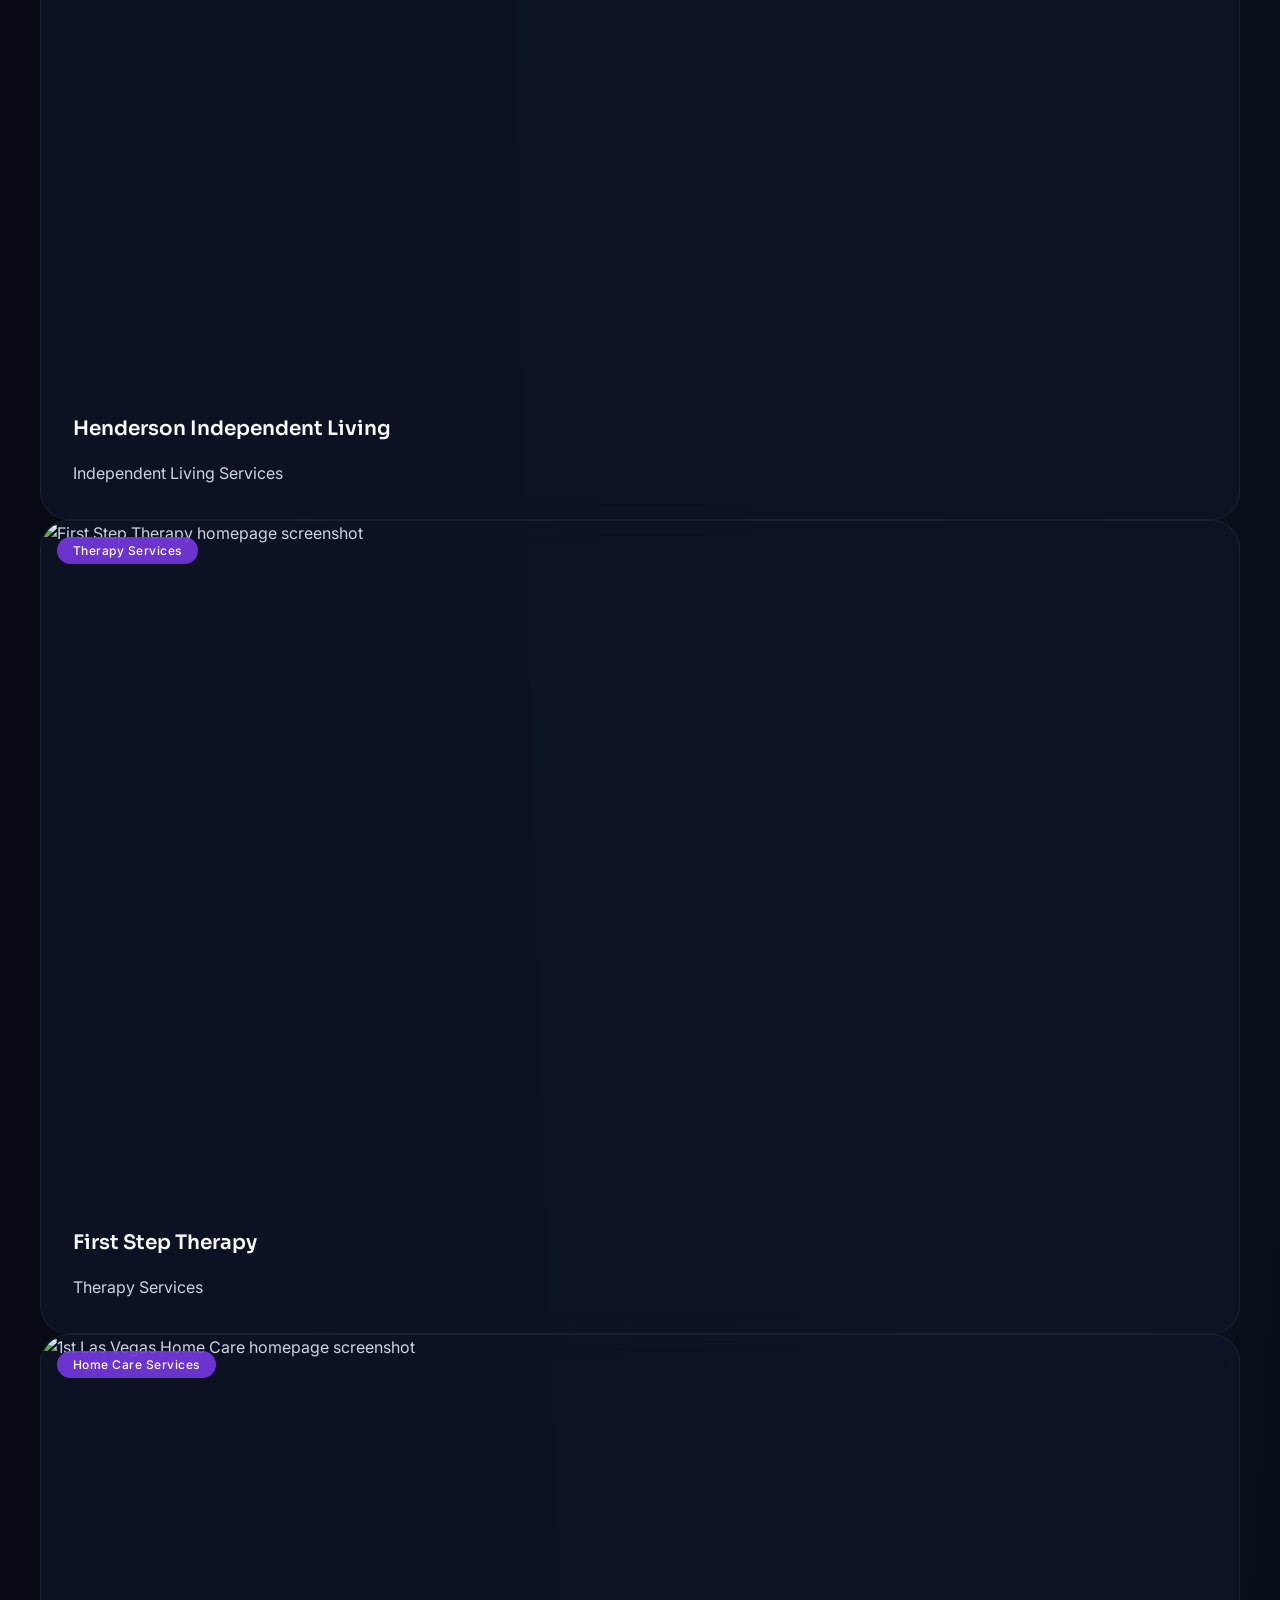
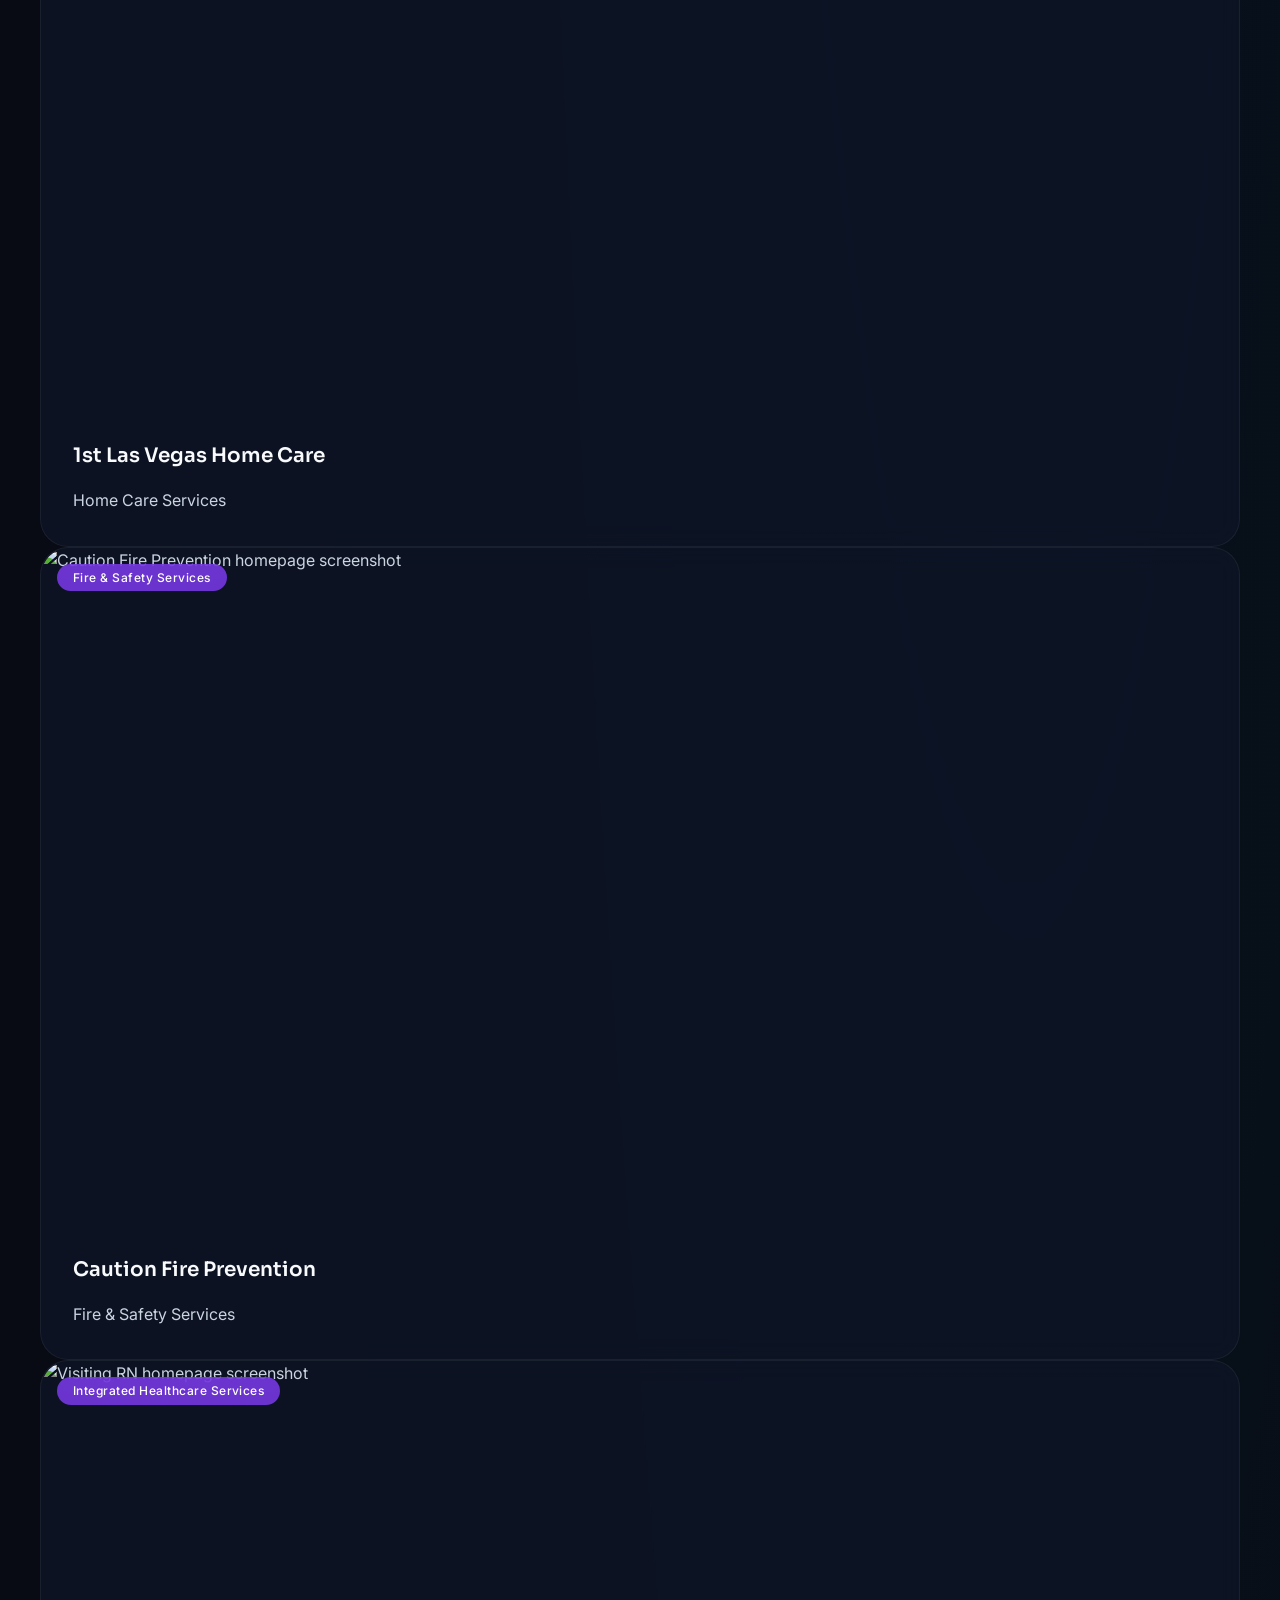
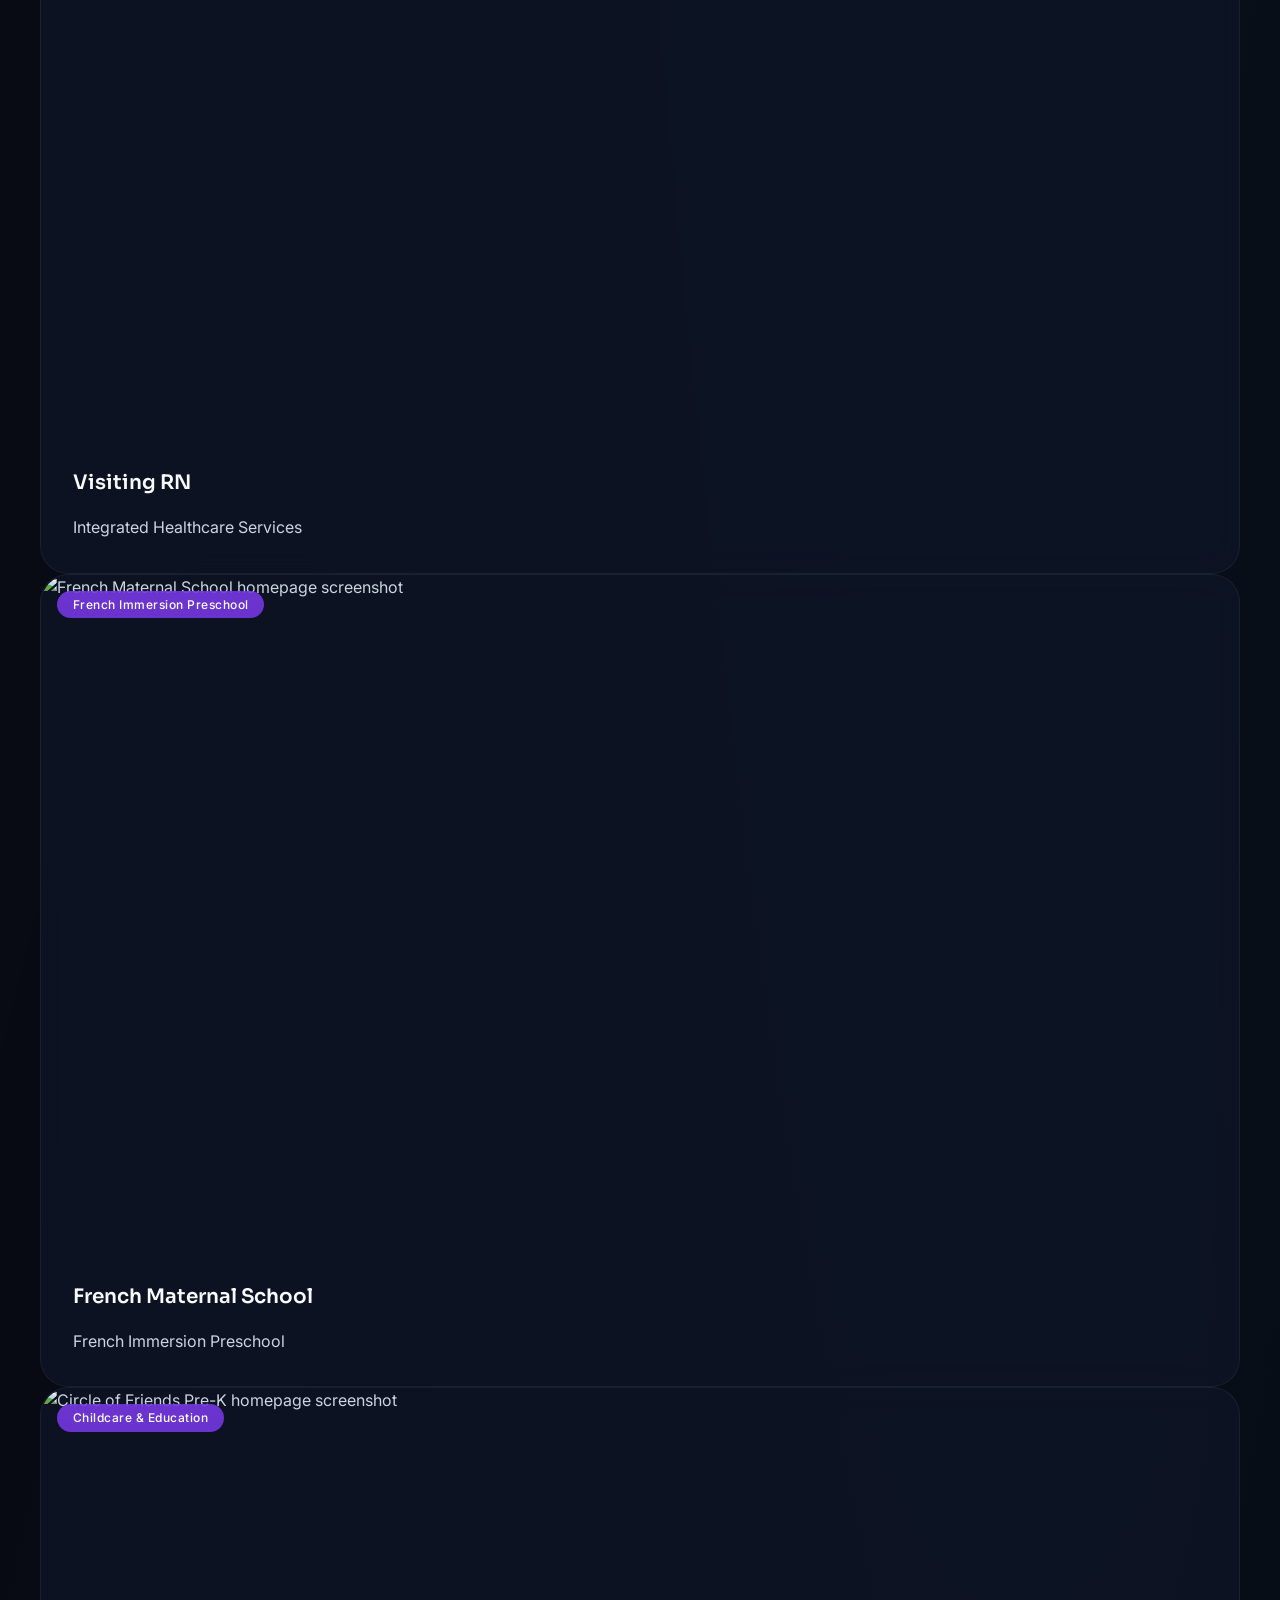
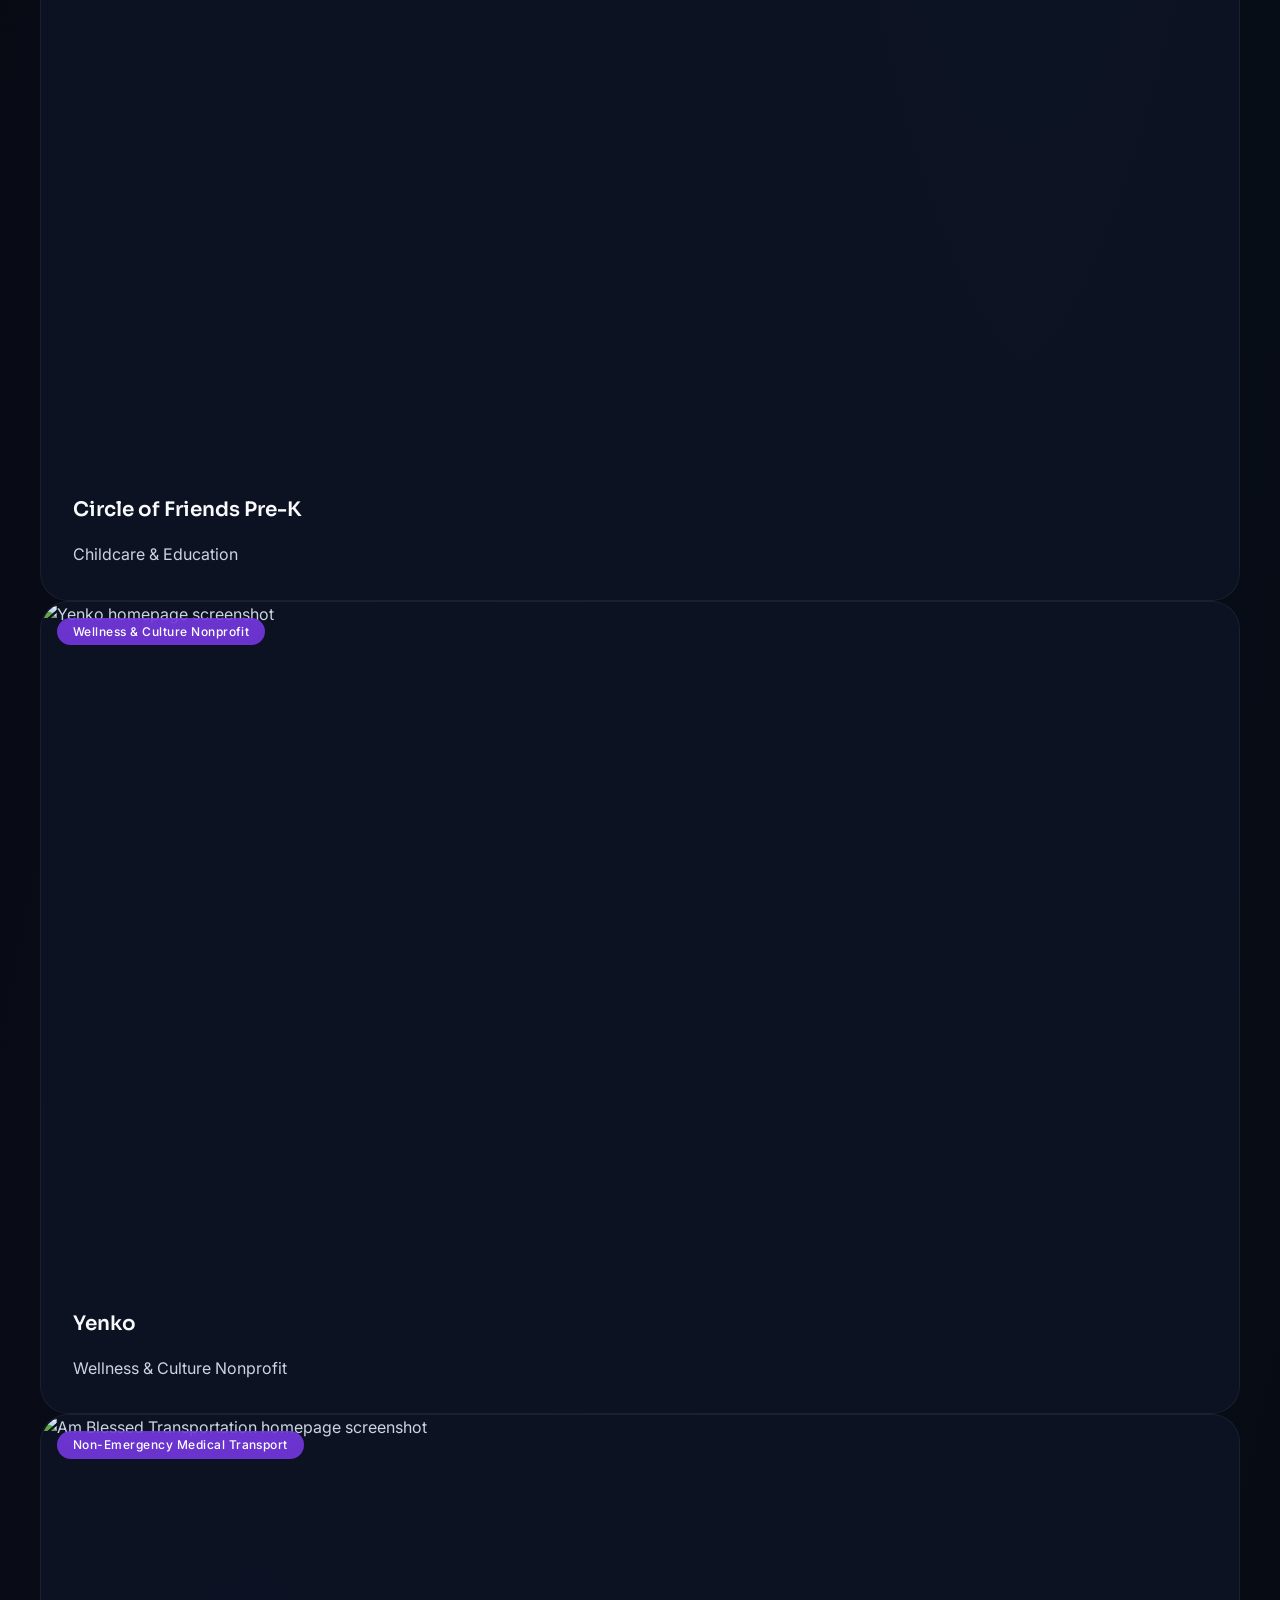
==== commit bbb6f4c2: "updated link of SEO image" ====
--- a/index.html
+++ b/index.html
@@ -29,13 +29,13 @@
   <meta property="og:url" content="https://jcbojos.github.io/" />
   <meta property="og:title" content="James Bojos — Front-End Web Developer" />
   <meta property="og:description" content="Front-End Web Developer with 3 years of experience in responsive design, WordPress, and modern web technologies." />
-  <meta property="og:image" content="https://jamesclerkbojos.dev/assets/images/og-cover.jpg" />
+  <meta property="og:image" content="https://jcbojos.github.io/images/og-cover.jpg" />
 
   <!-- Twitter Card -->
   <meta name="twitter:card" content="summary_large_image" />
   <meta name="twitter:title" content="James Clerk Bojos — Front-End Web Developer" />
   <meta name="twitter:description" content="Building responsive, accessible, and beautiful web experiences." />
-  <meta name="twitter:image" content="https://jcbojos.github.io/assets/images/og-cover.jpg" />
+  <meta name="twitter:image" content="https://jcbojos.github.io/images/og-cover.jpg" />
 
   <!-- Schema.org -->
   <script type="application/ld+json">
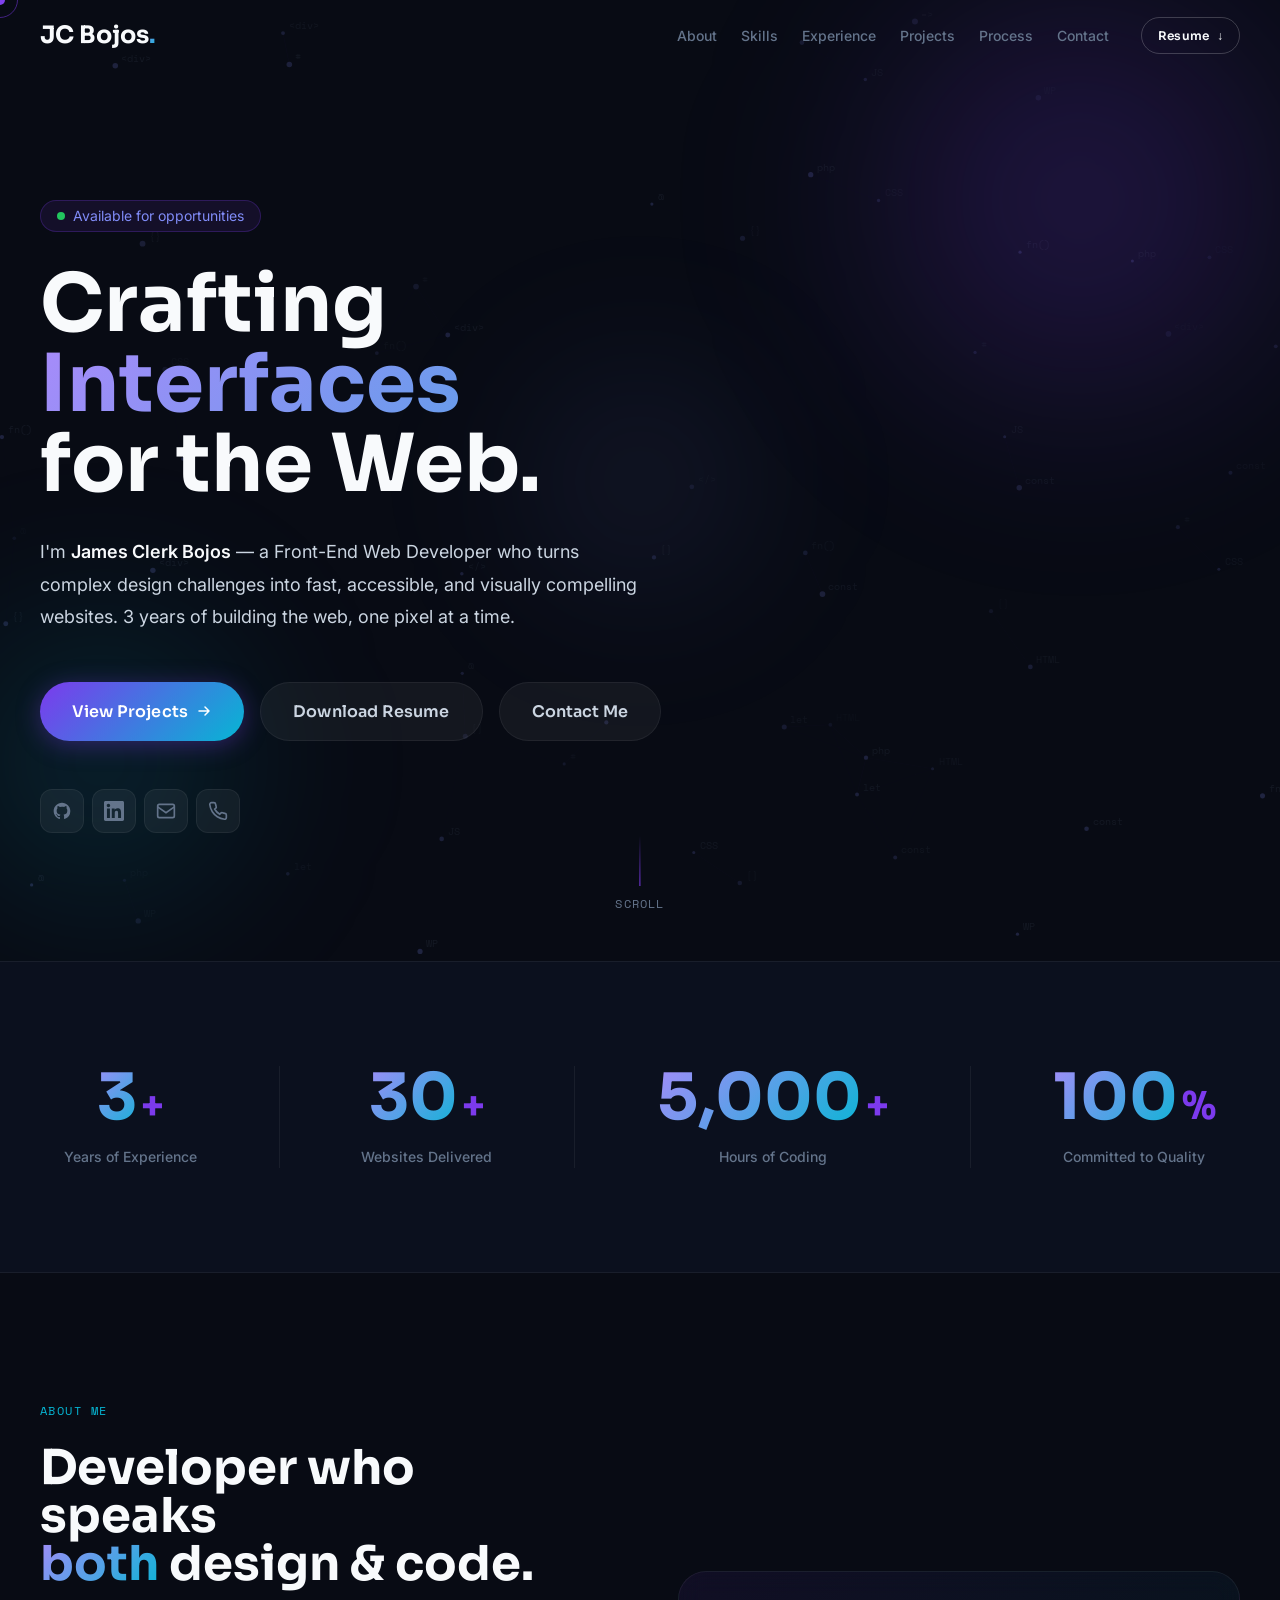
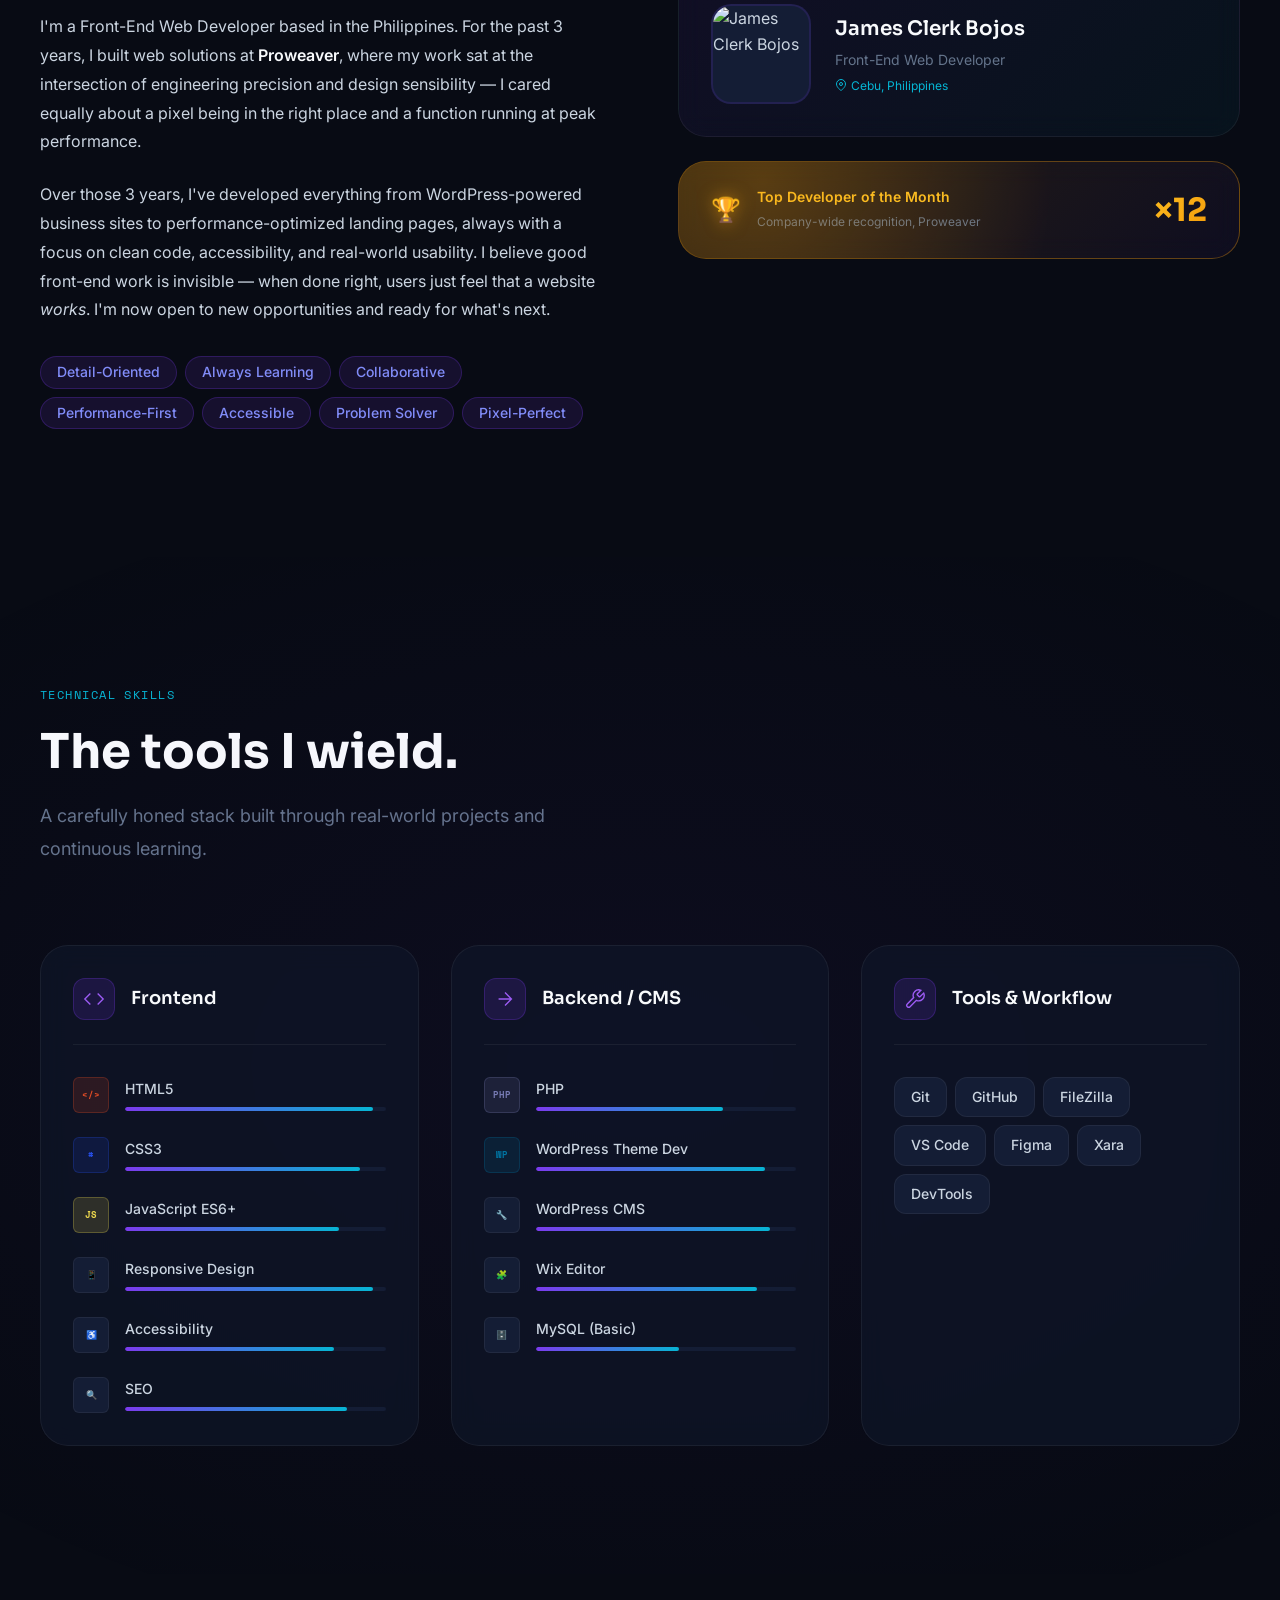
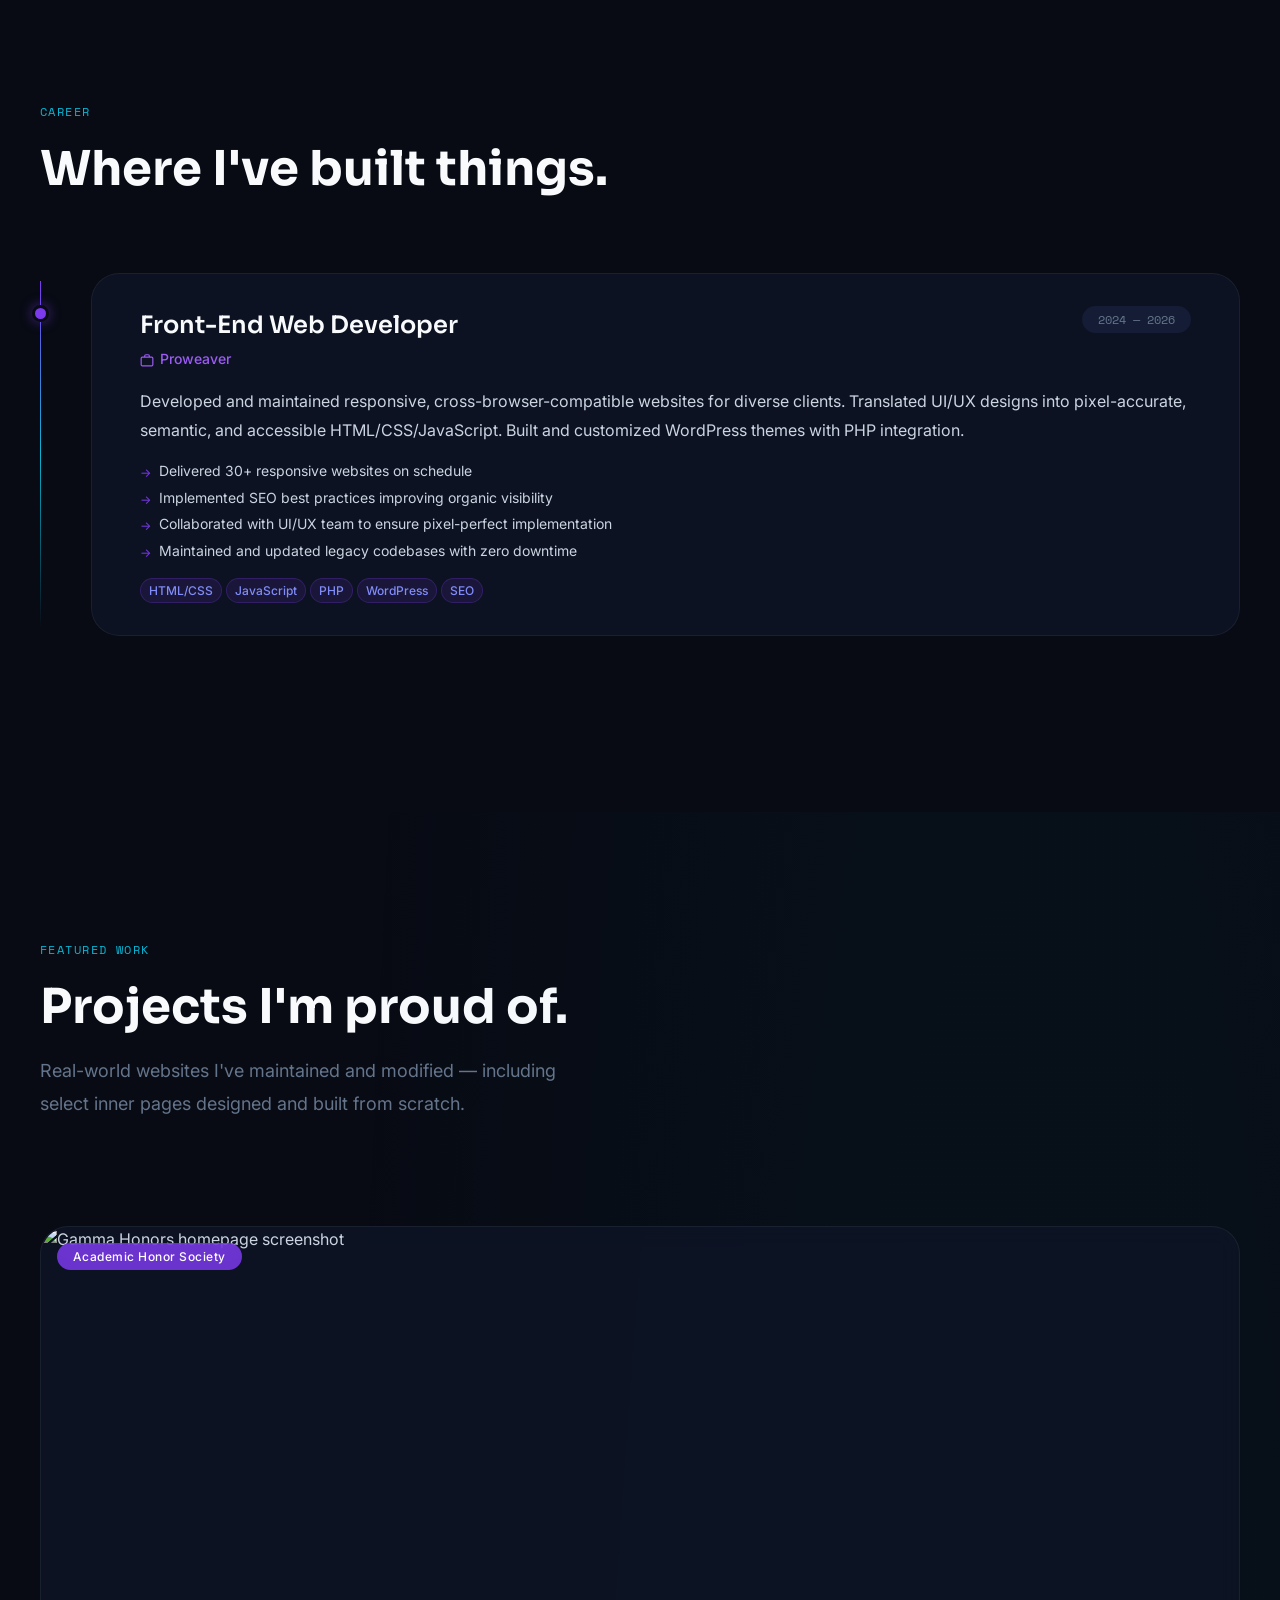
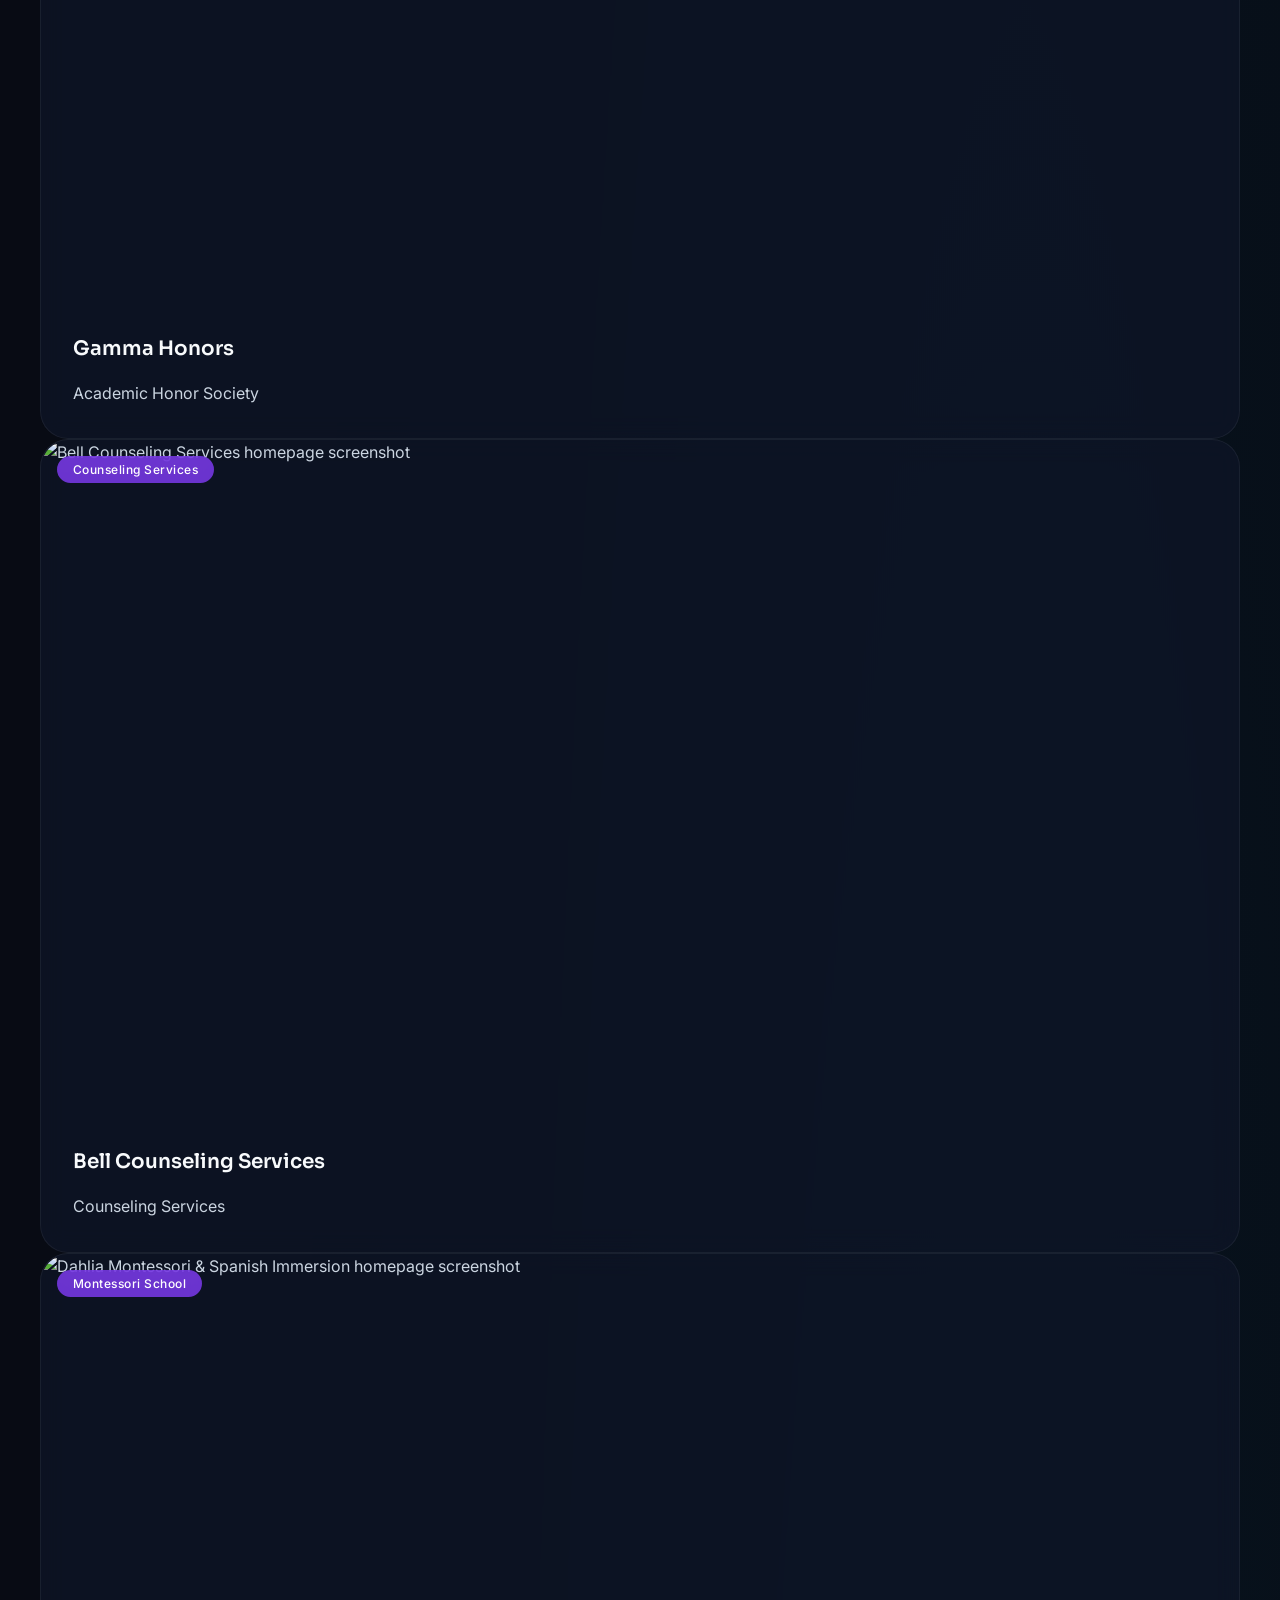
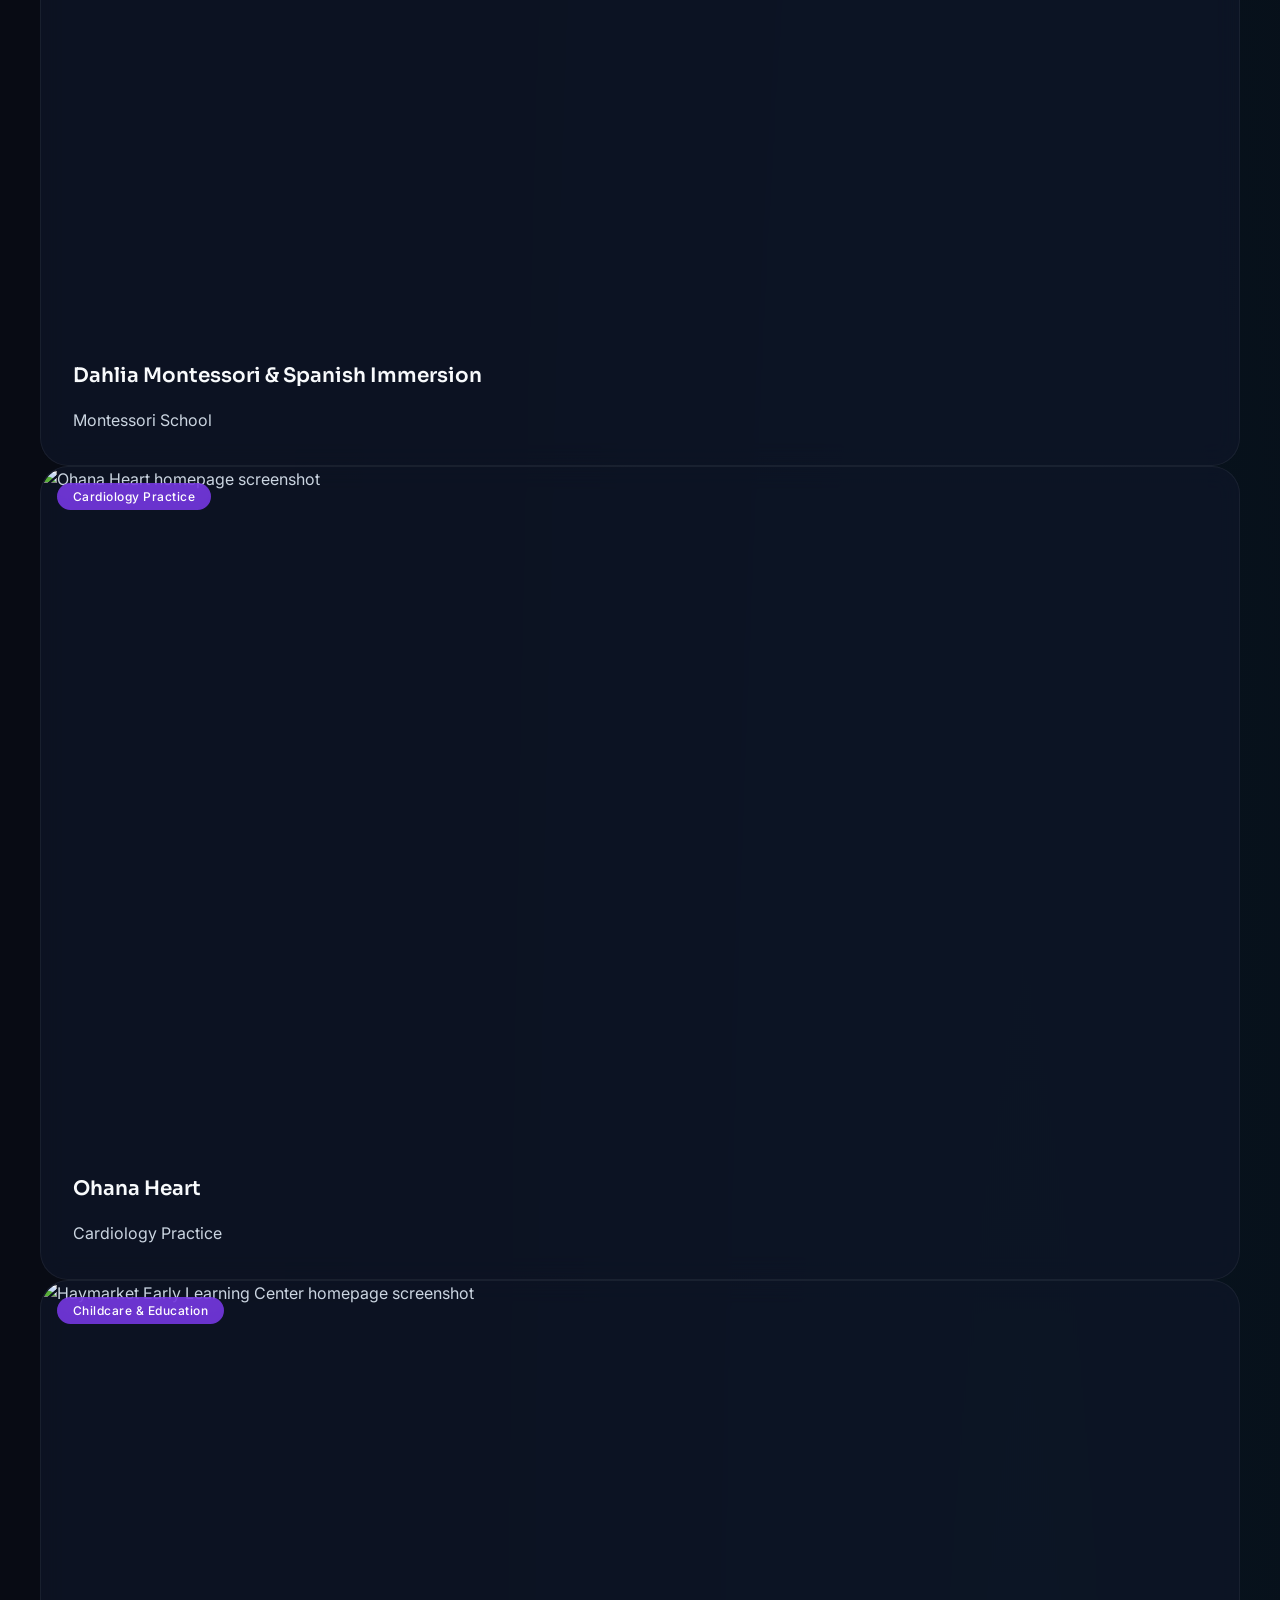
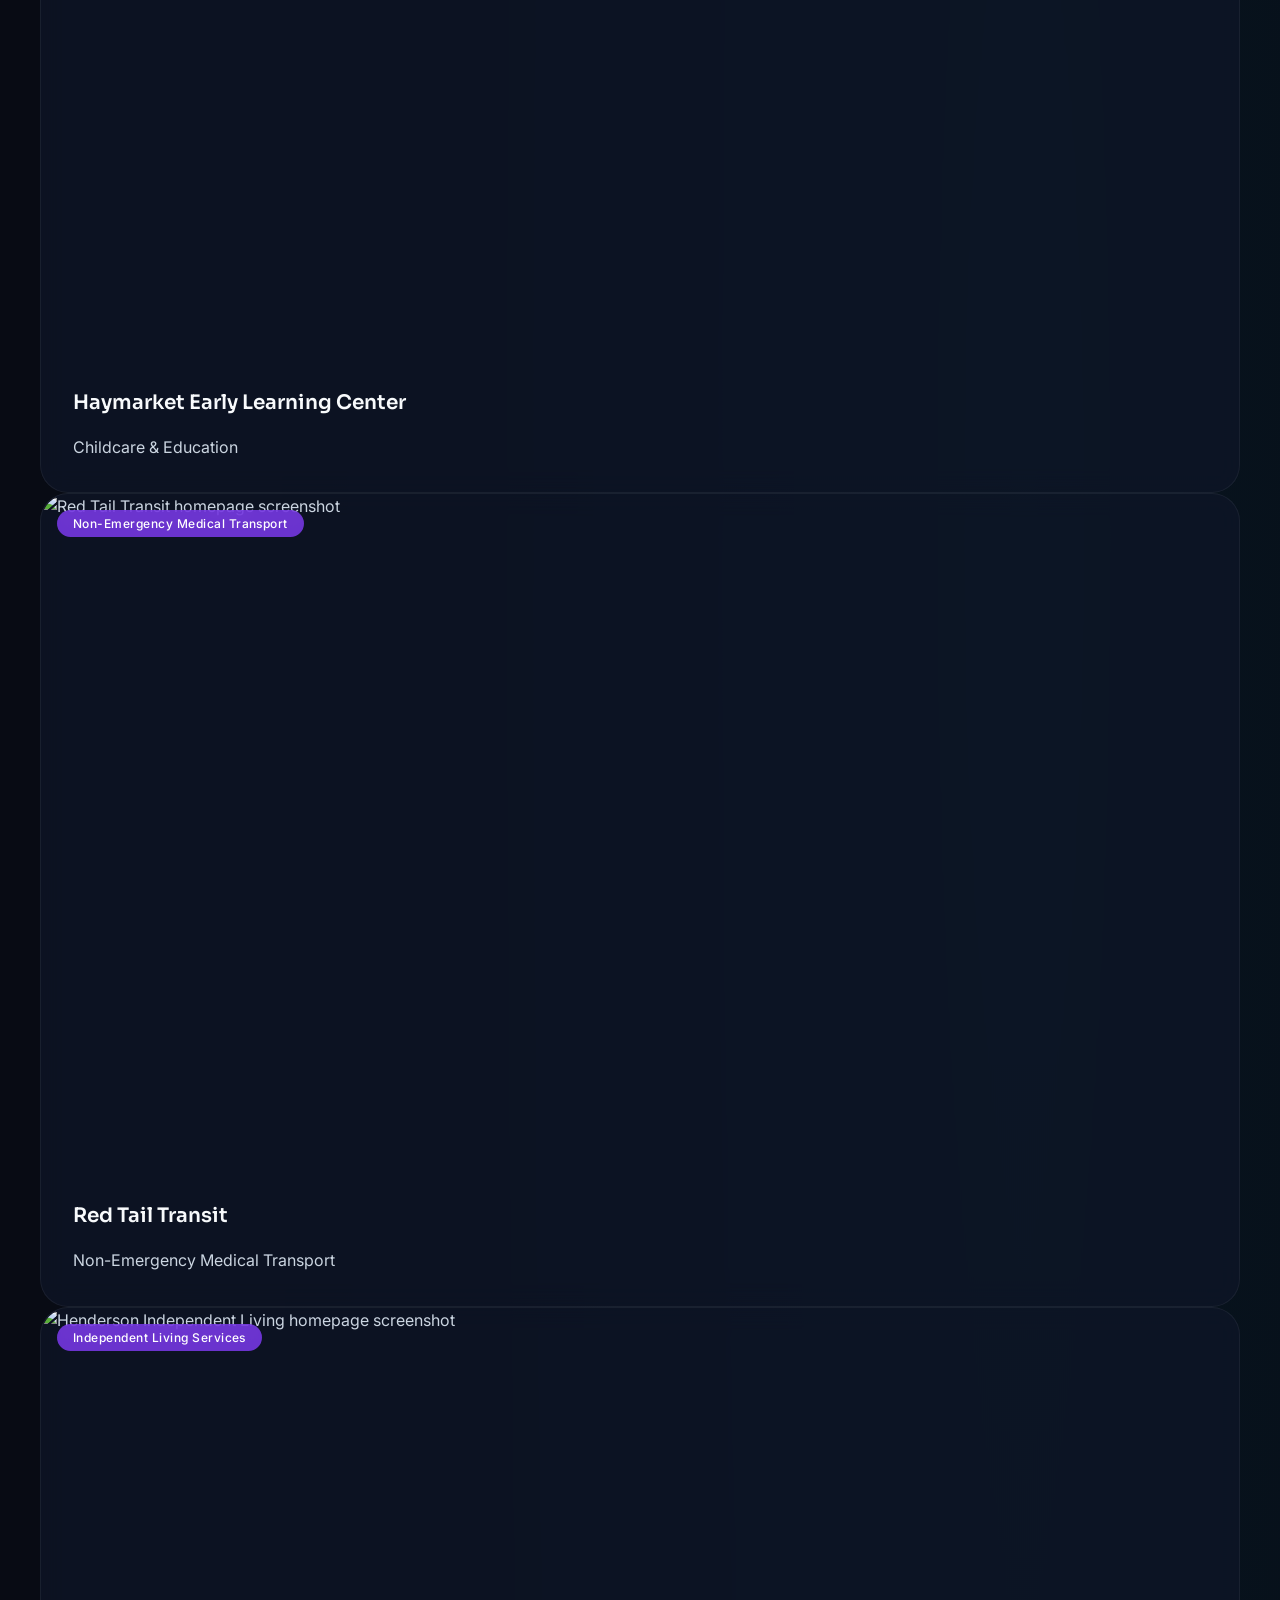
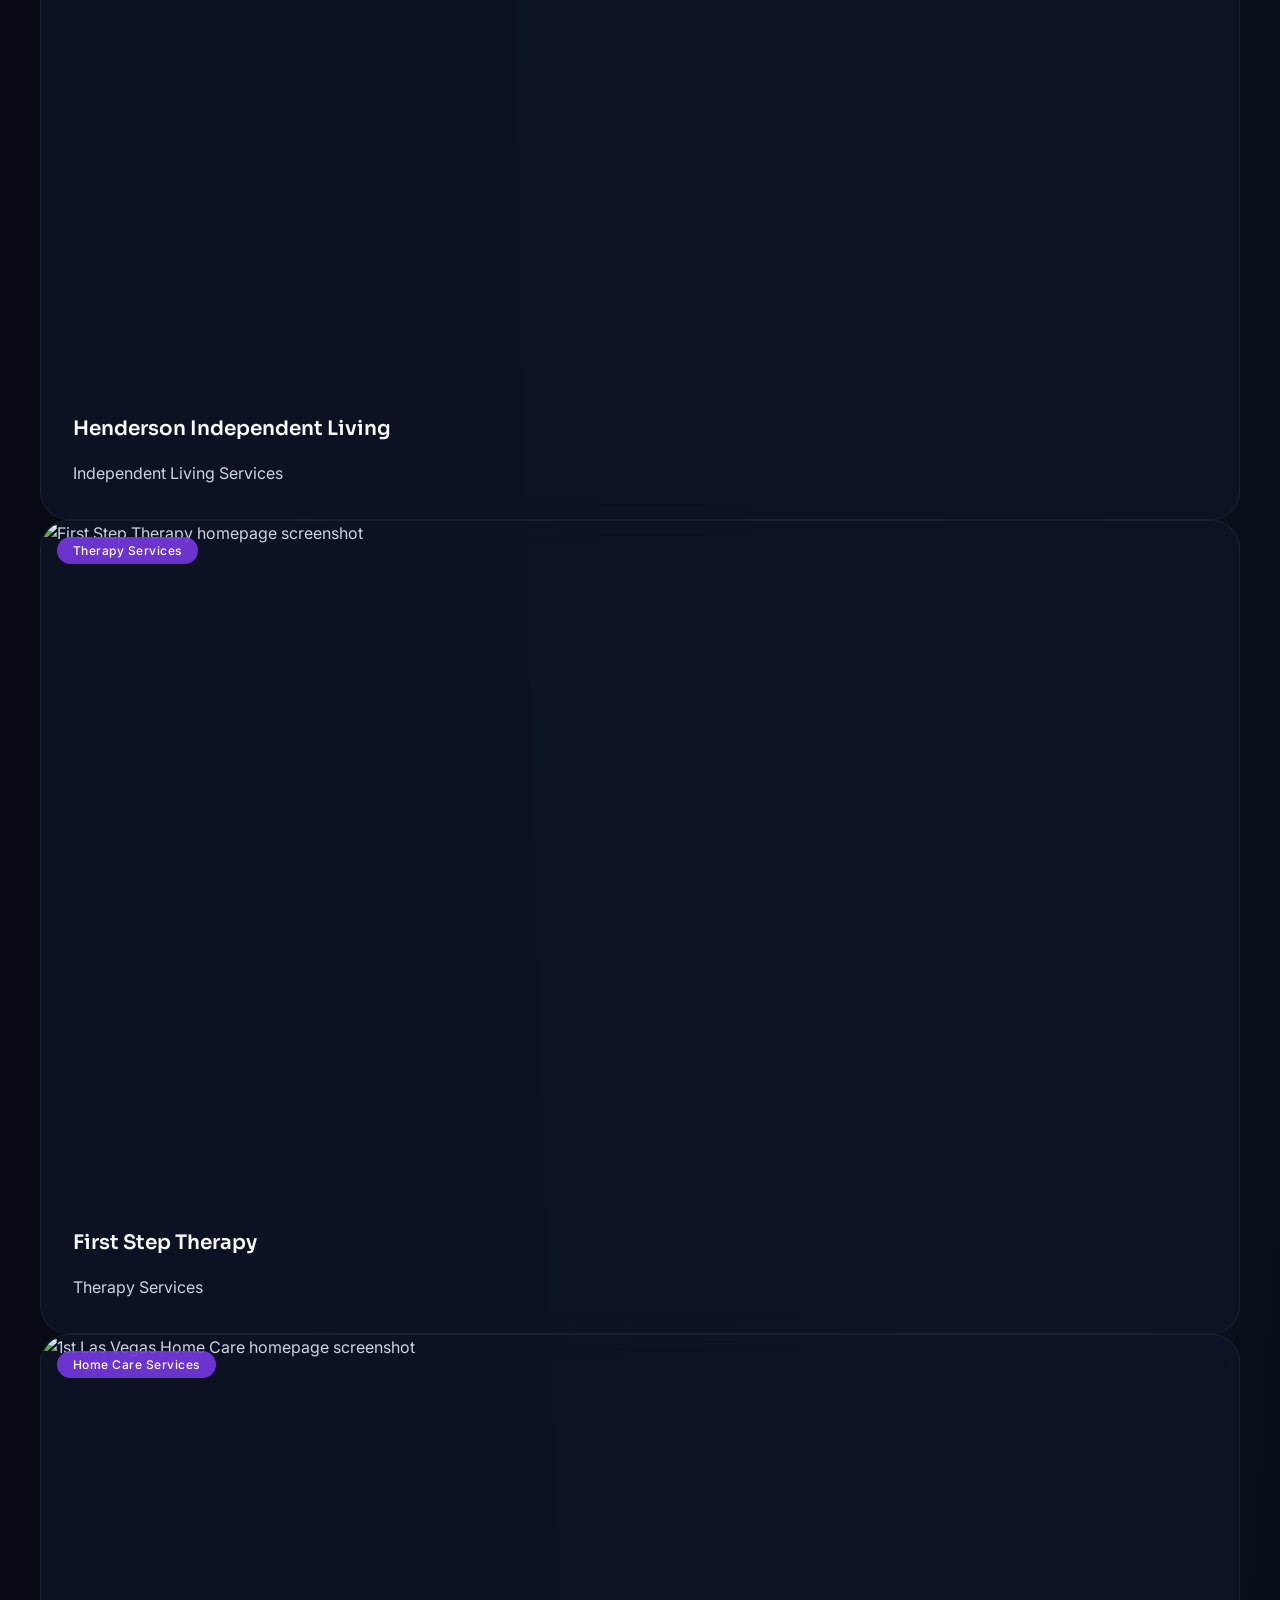
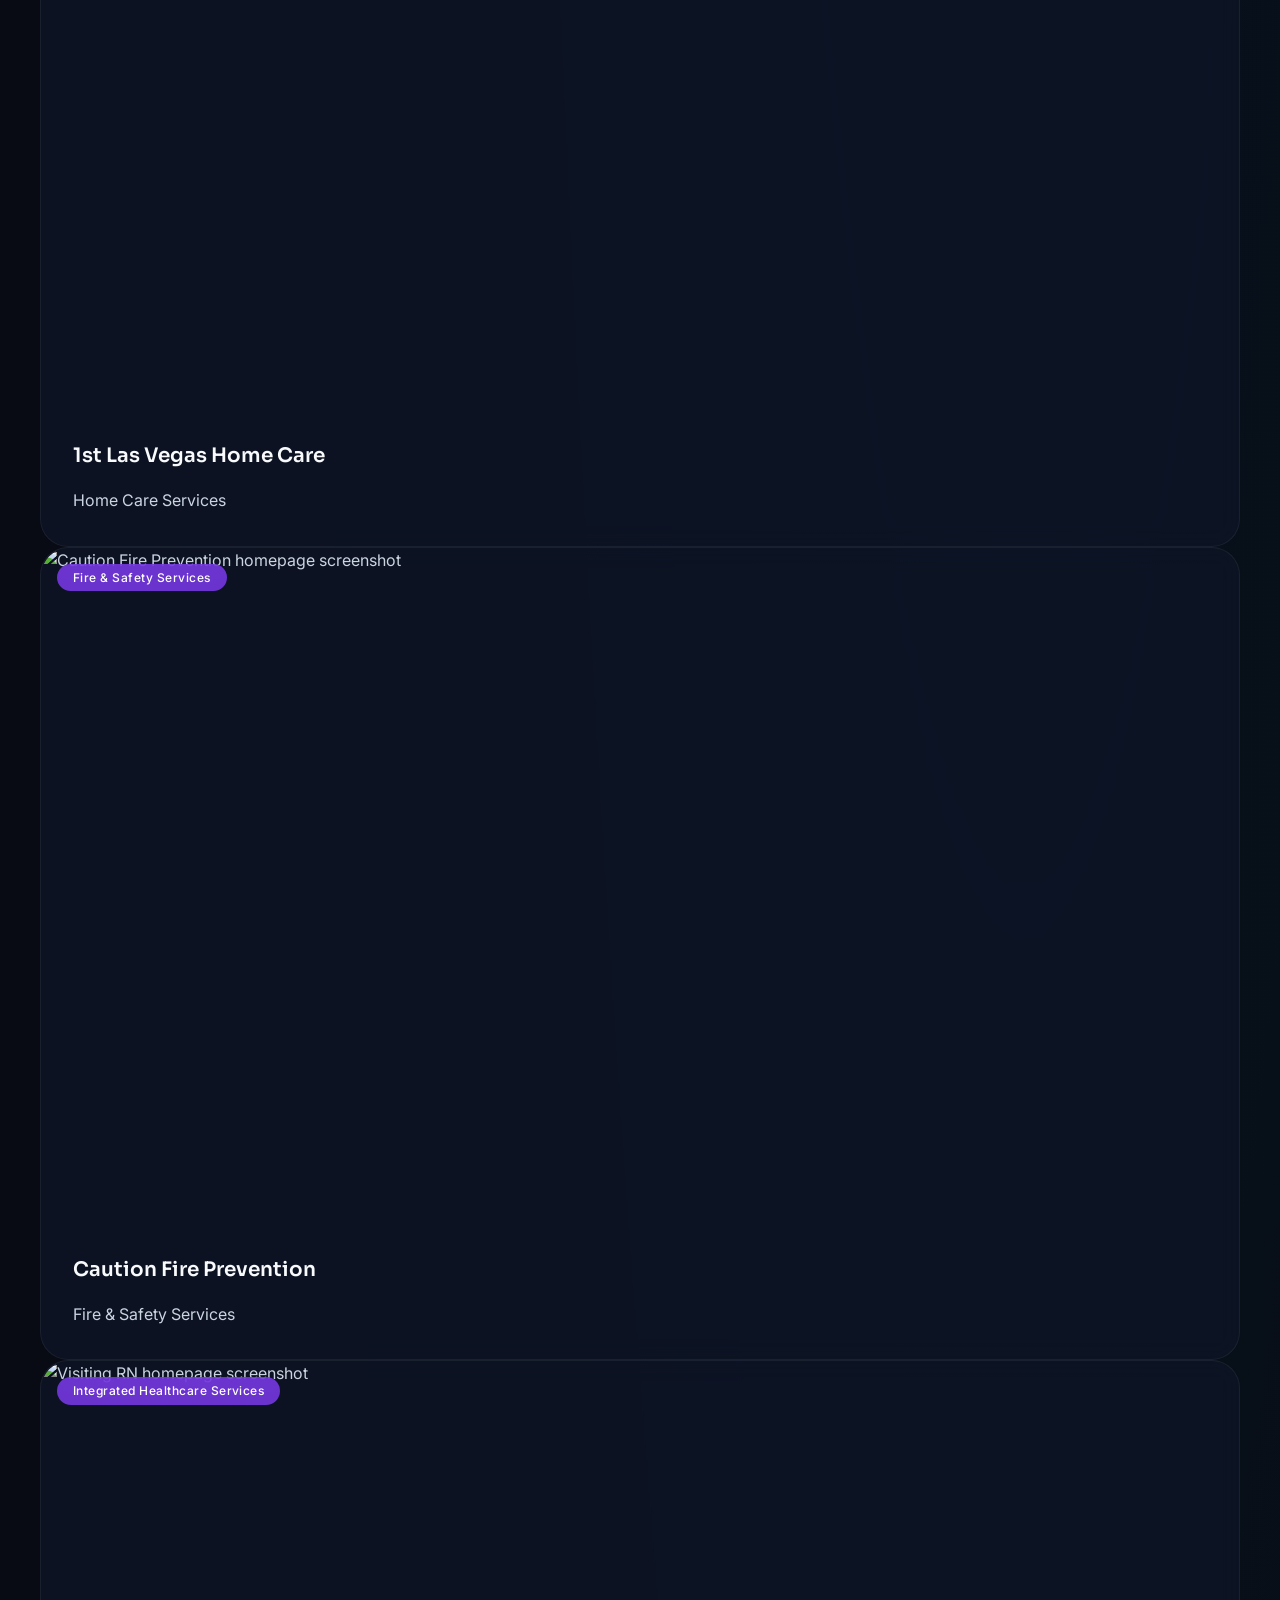
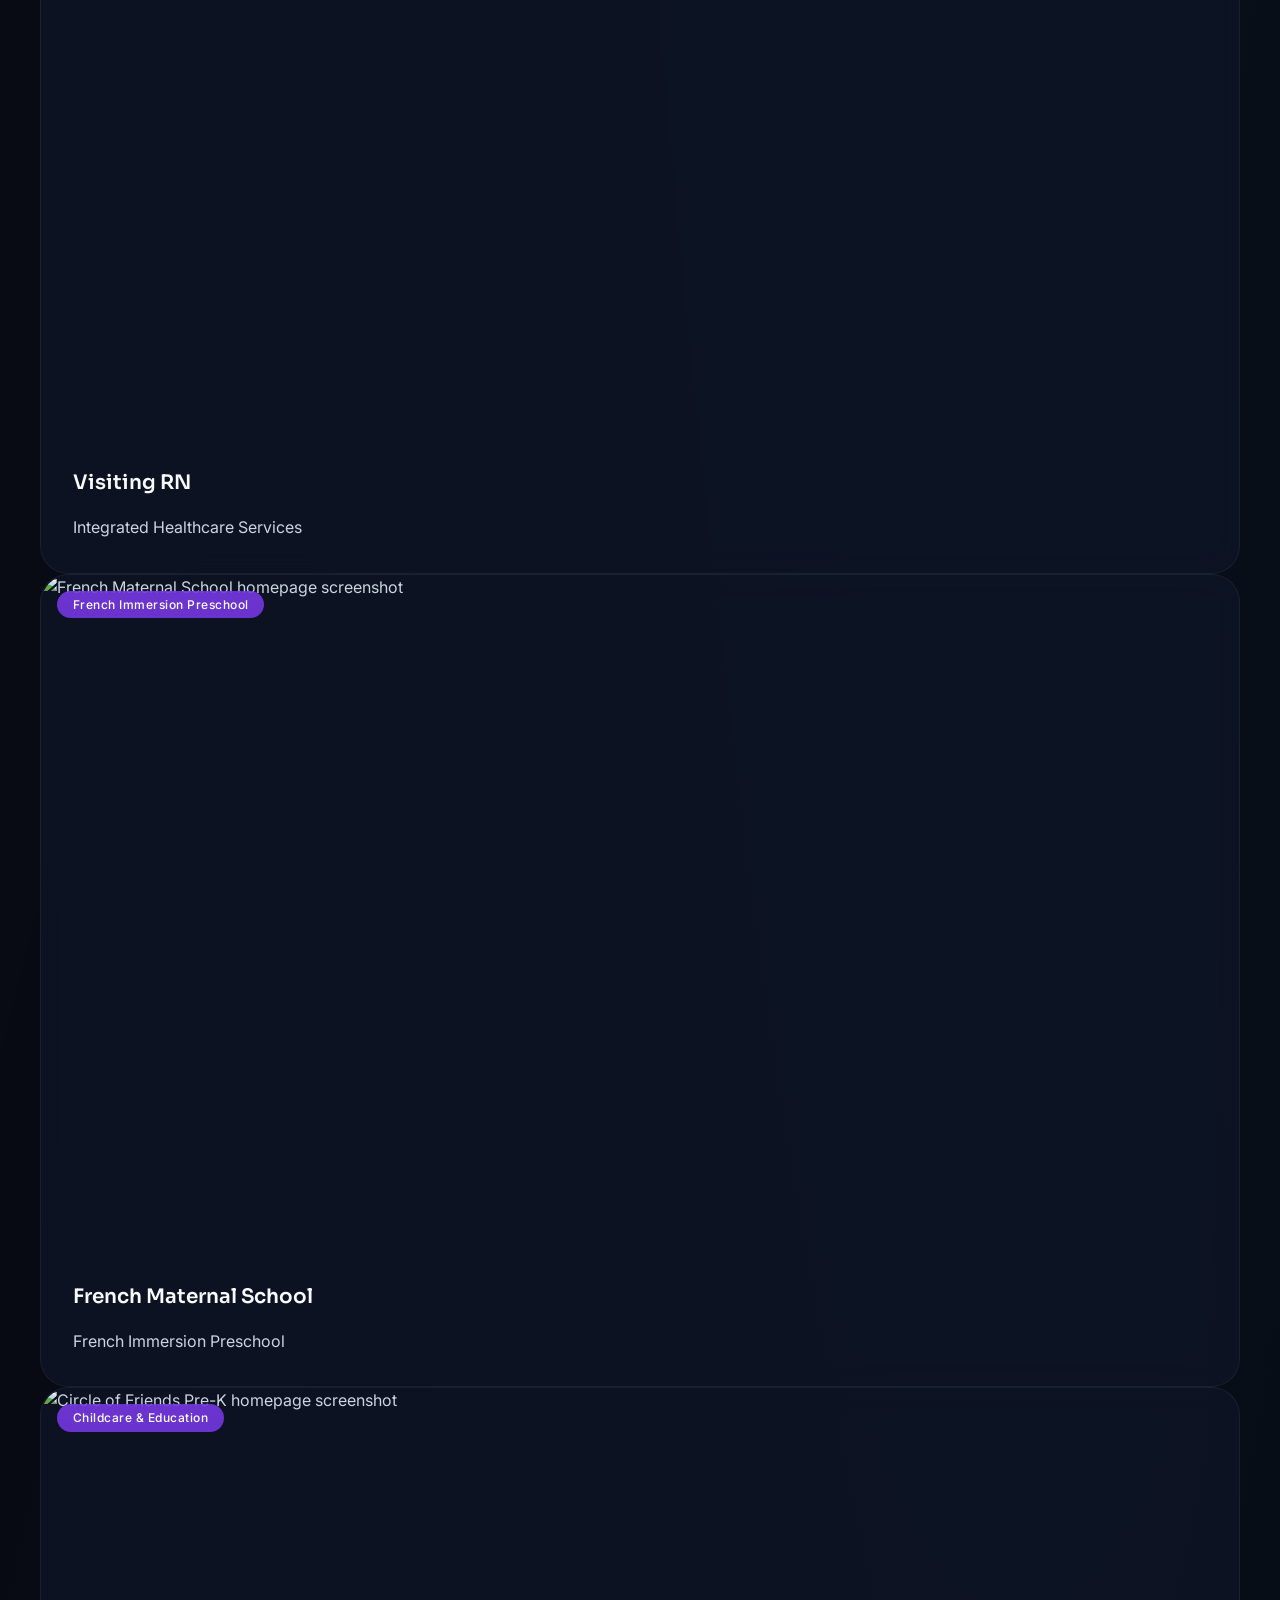
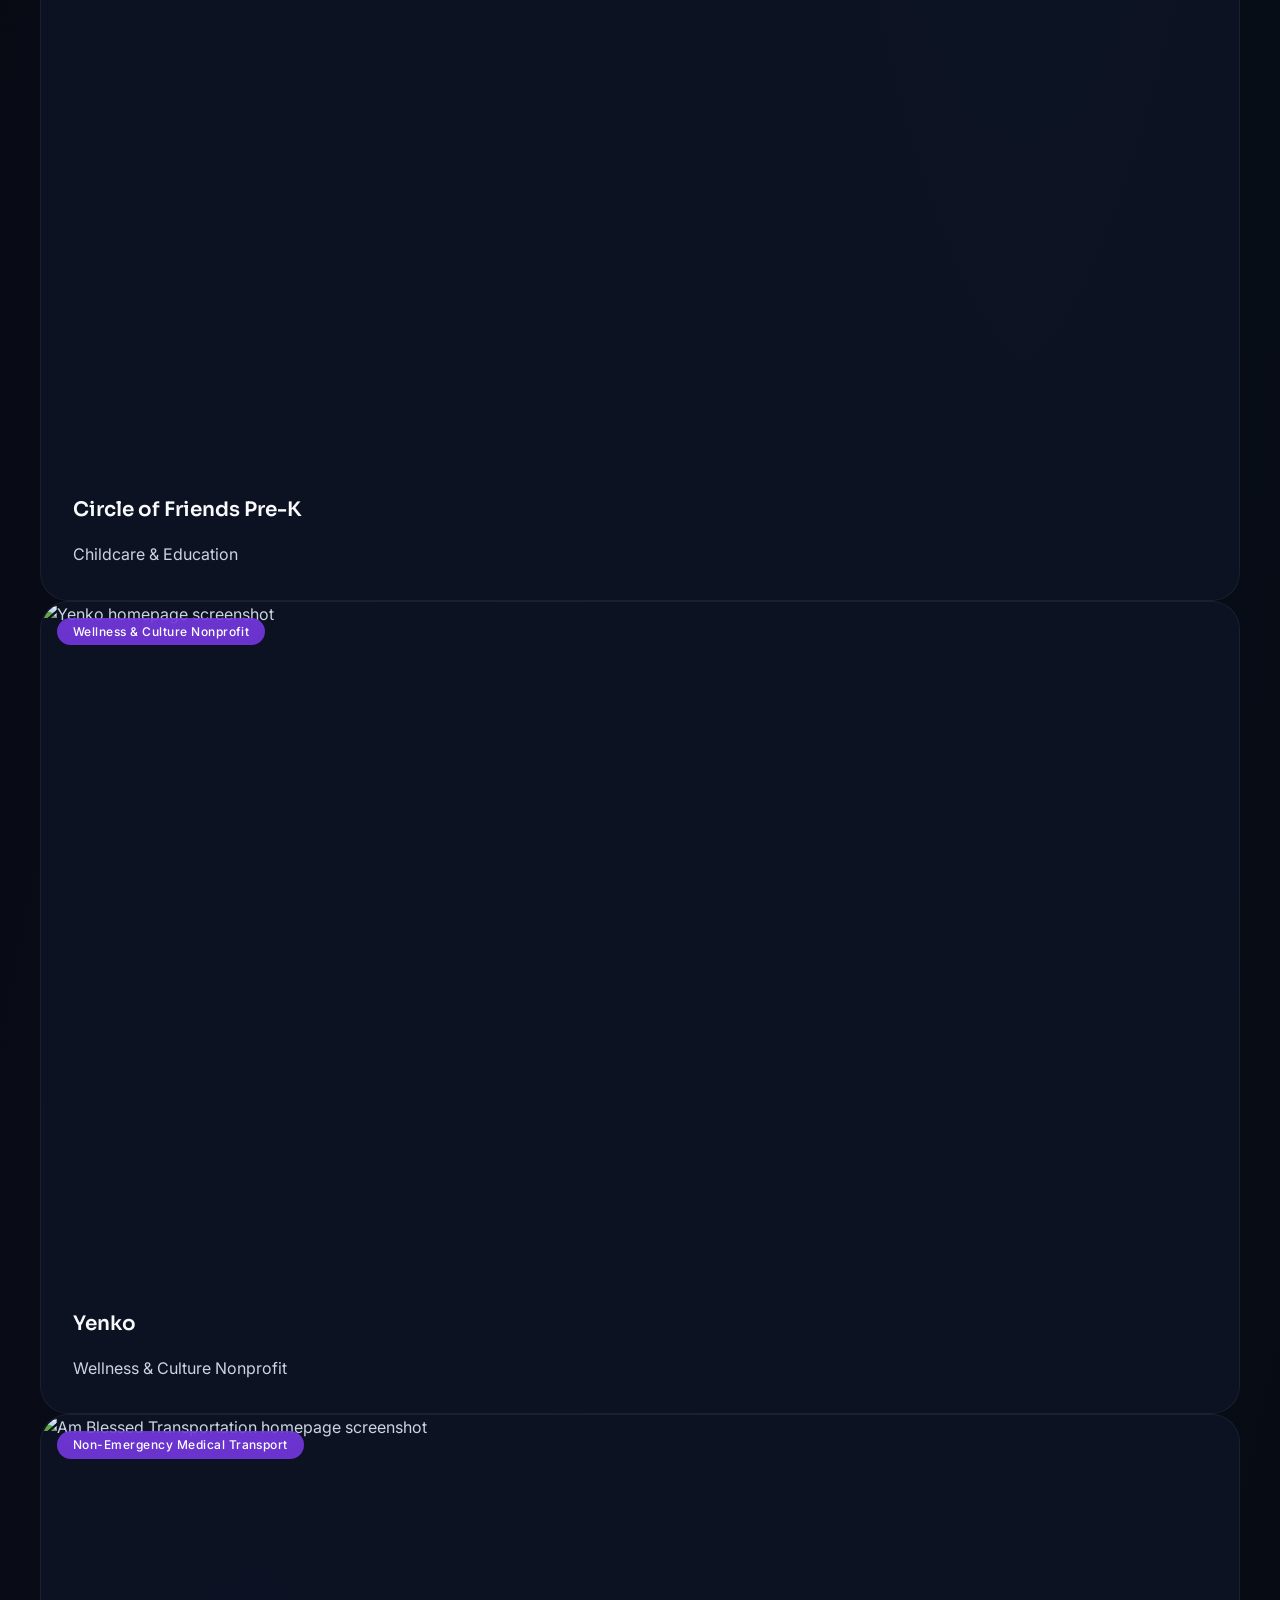
==== commit bb64ceb8: "updated link v2" ====
--- a/index.html
+++ b/index.html
@@ -29,13 +29,13 @@
   <meta property="og:url" content="https://jcbojos.github.io/" />
   <meta property="og:title" content="James Bojos — Front-End Web Developer" />
   <meta property="og:description" content="Front-End Web Developer with 3 years of experience in responsive design, WordPress, and modern web technologies." />
-  <meta property="og:image" content="https://jcbojos.github.io/images/og-cover.jpg" />
+  <meta property="og:image" content="https://jcbojos.github.io/includes/images/og-cover.jpg" />
 
   <!-- Twitter Card -->
   <meta name="twitter:card" content="summary_large_image" />
   <meta name="twitter:title" content="James Clerk Bojos — Front-End Web Developer" />
   <meta name="twitter:description" content="Building responsive, accessible, and beautiful web experiences." />
-  <meta name="twitter:image" content="https://jcbojos.github.io/images/og-cover.jpg" />
+  <meta name="twitter:image" content="https://jcbojos.github.io/includes/images/og-cover.jpg" />
 
   <!-- Schema.org -->
   <script type="application/ld+json">
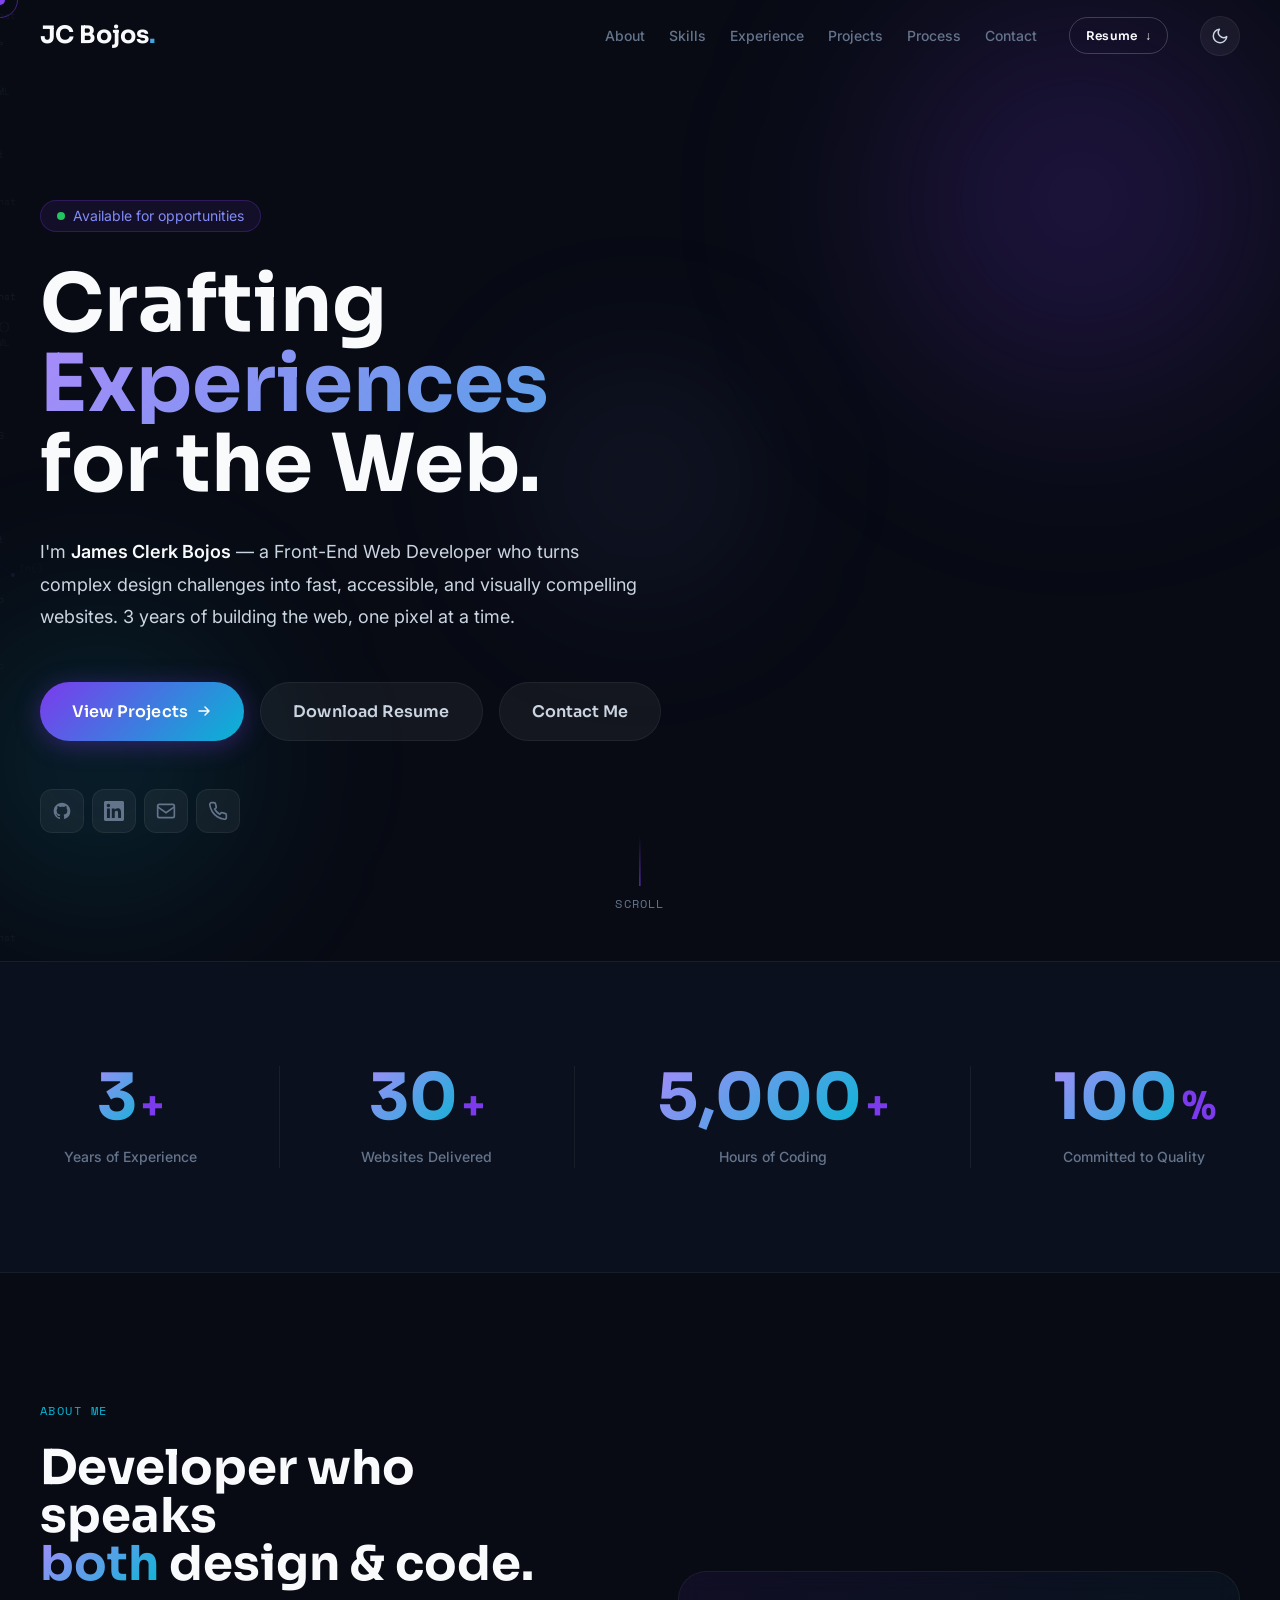
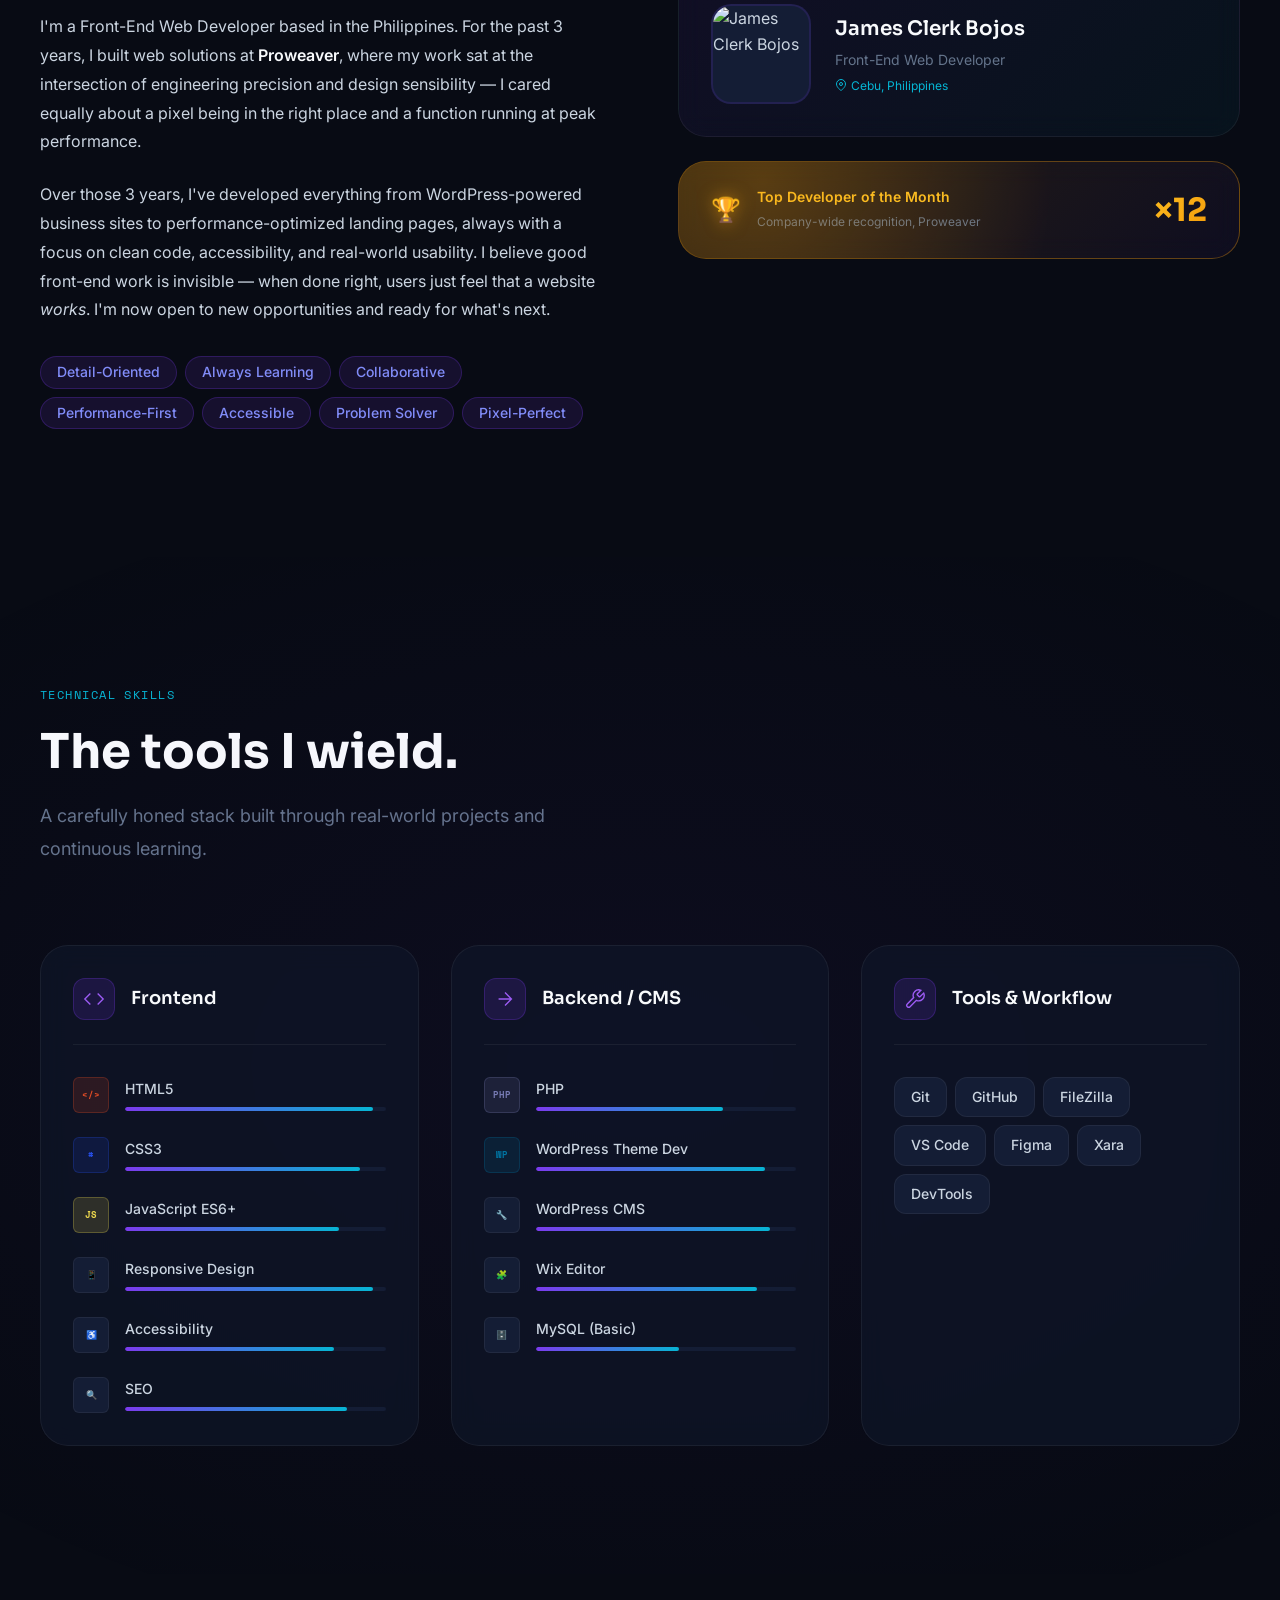
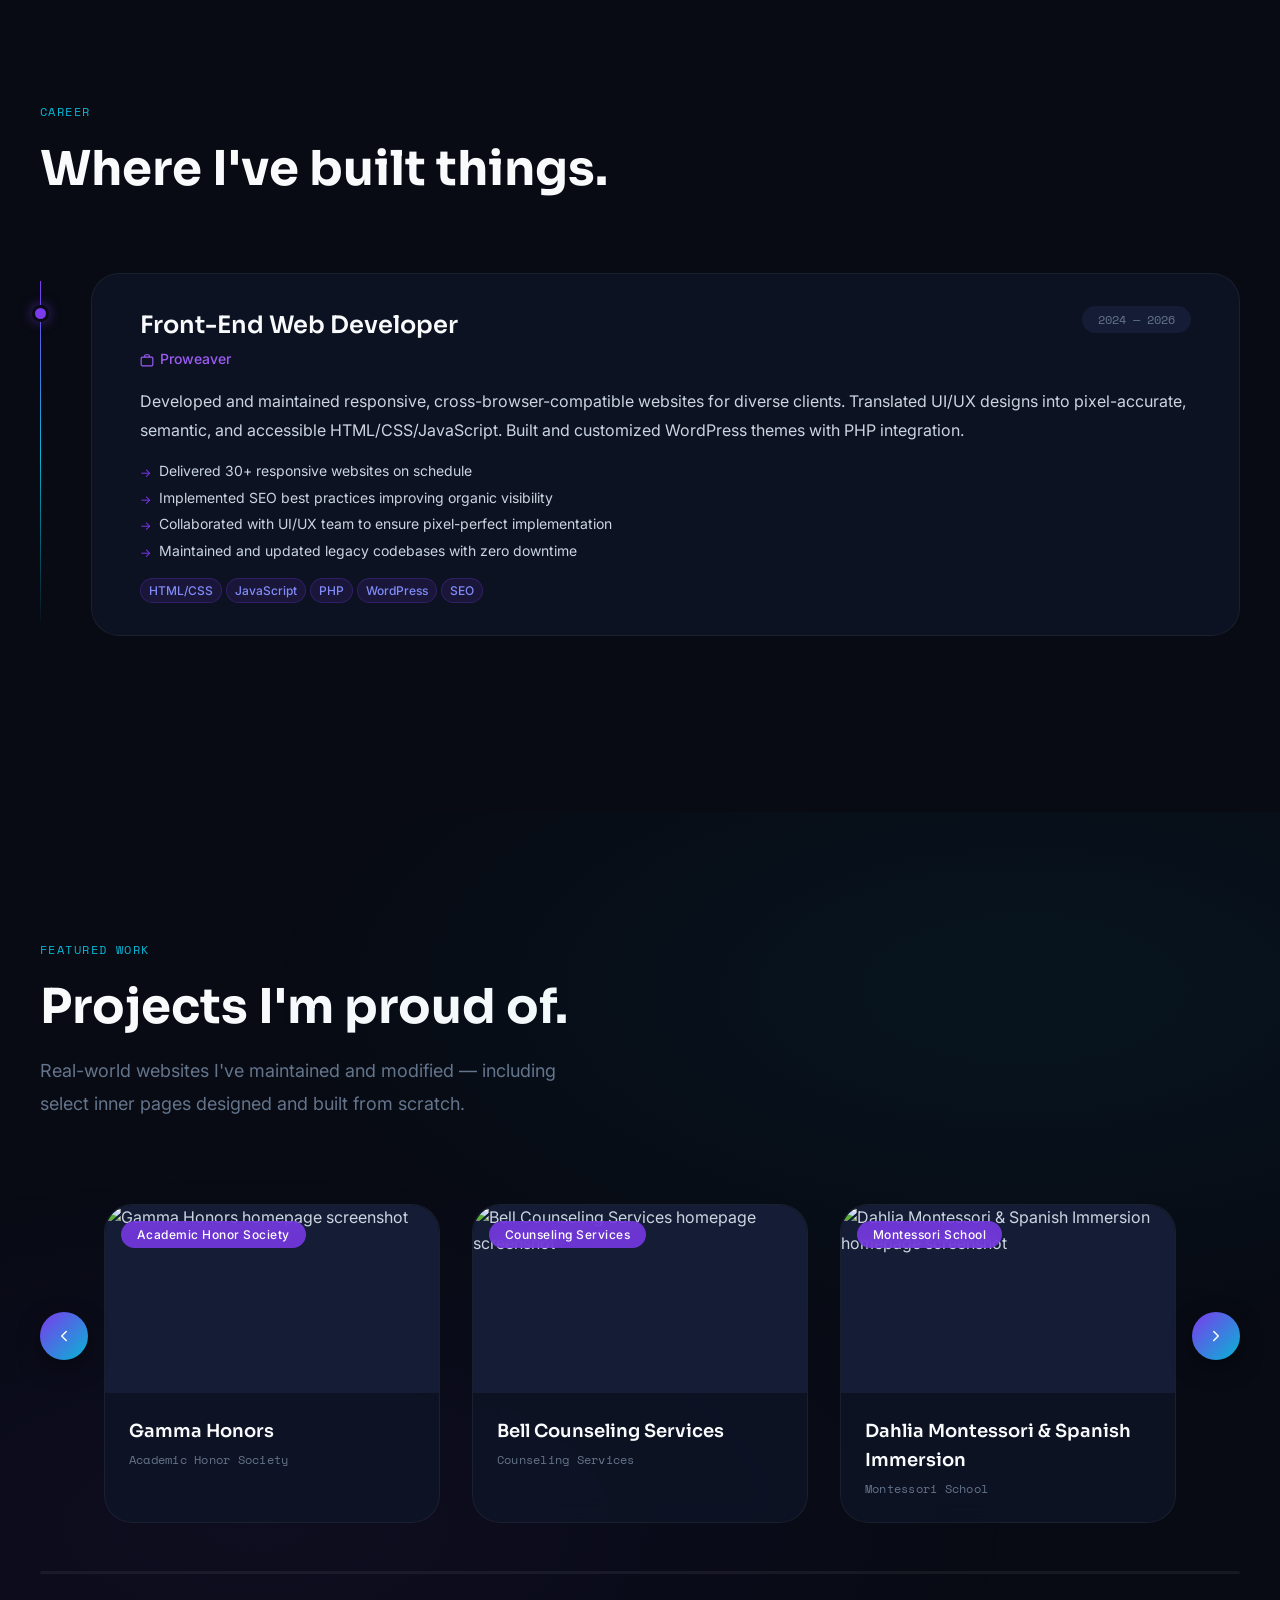
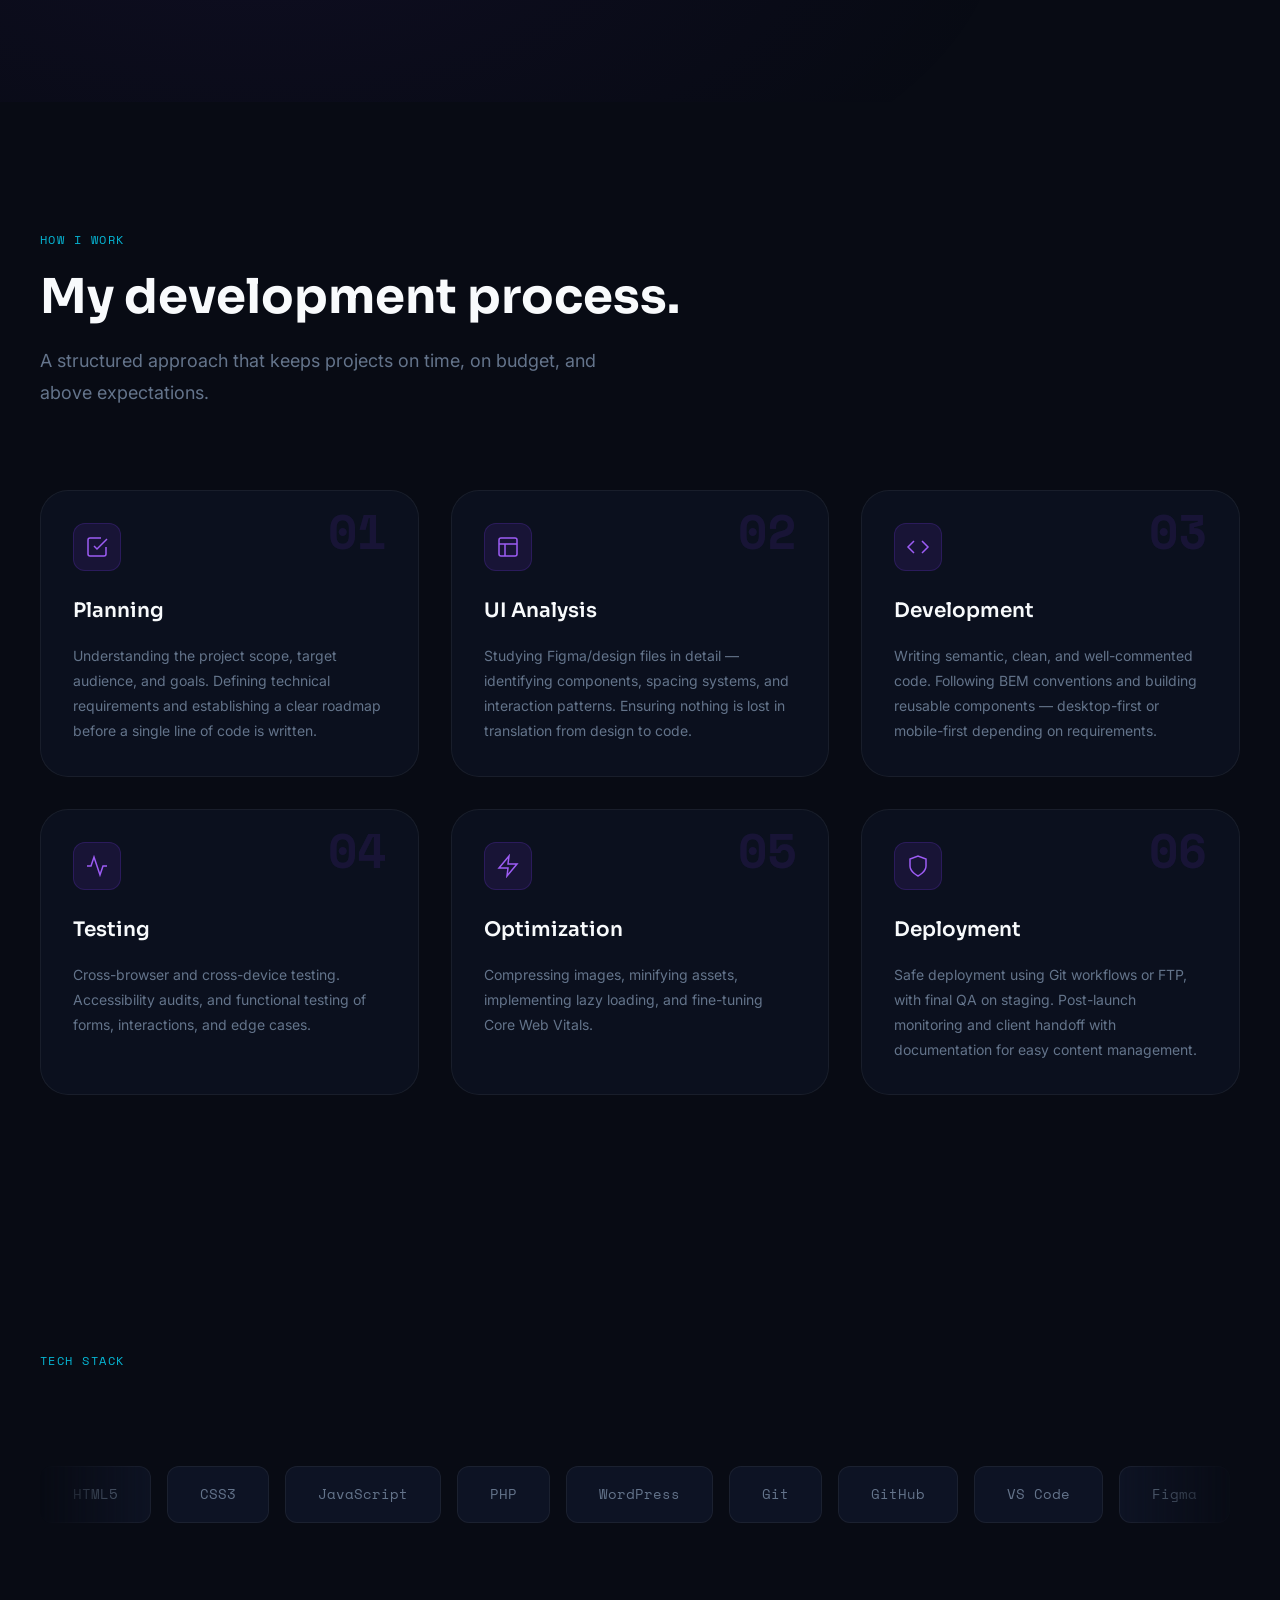
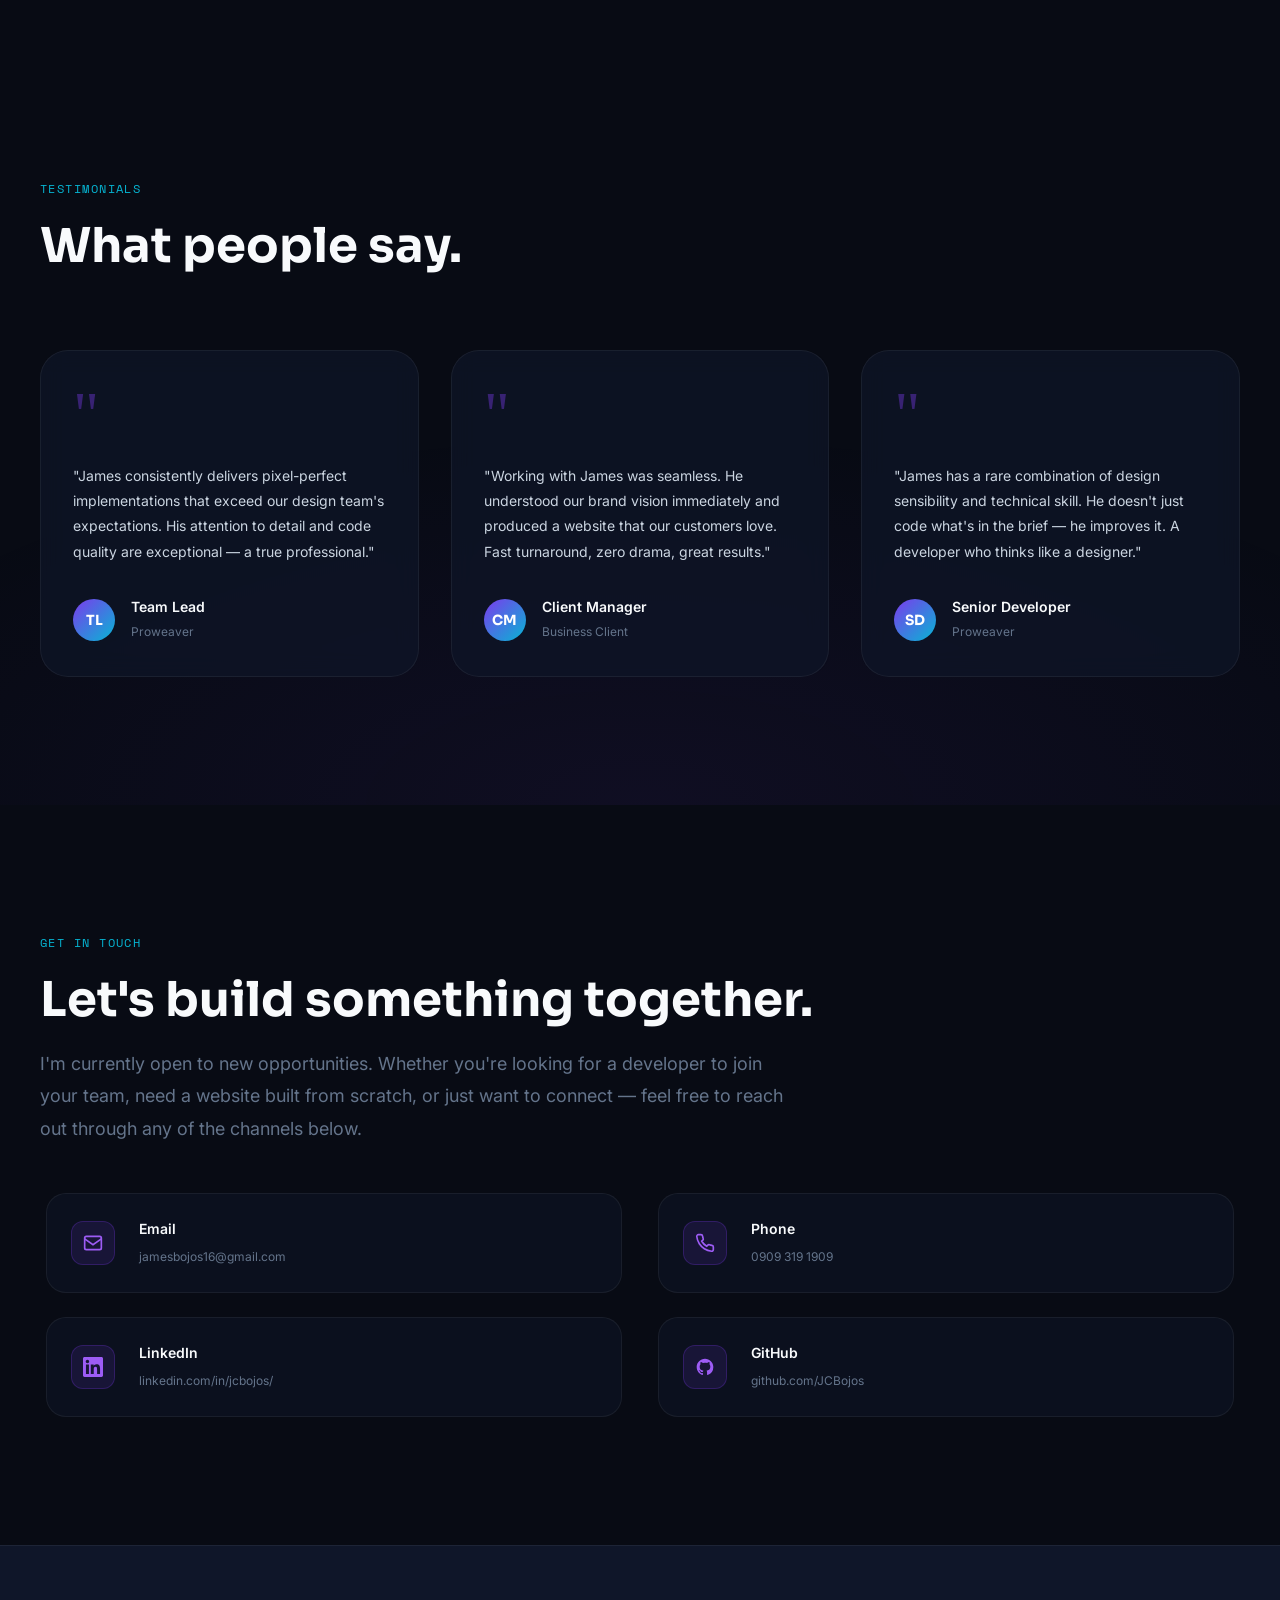
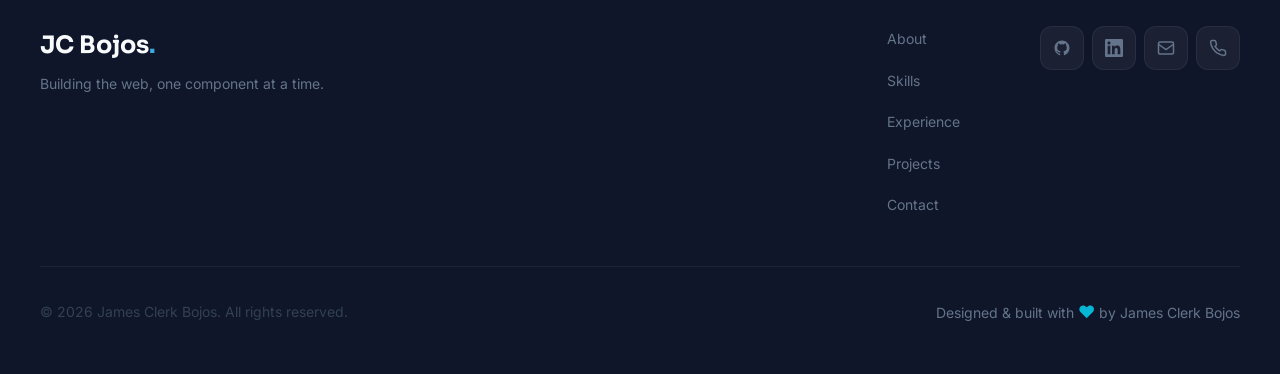
==== commit 03964c49: "re-added and fixed light mode" ====
--- a/index.html
+++ b/index.html
@@ -94,11 +94,11 @@
         <li><a href="#contact" class="nav__link">Contact</a></li>
       </ul>
 
-      <a href="javascript:;" download class="btn btn--outline btn--sm" aria-label="Download resume PDF">
+      <a href="includes/James_Clerk_Bojos_Resume.pdf" download class="btn btn--outline btn--sm" aria-label="Download resume PDF">
         Resume <span aria-hidden="true">↓</span>
       </a>
 
-      <!-- <button class="theme-toggle" id="theme-toggle" type="button" aria-label="Toggle light mode" aria-pressed="false">
+      <button class="theme-toggle" id="theme-toggle" type="button" aria-label="Toggle light mode" aria-pressed="false">
         <svg class="icon-moon" width="18" height="18" viewBox="0 0 24 24" fill="none" stroke="currentColor" stroke-width="2" stroke-linecap="round" stroke-linejoin="round" aria-hidden="true">
           <path d="M21 12.79A9 9 0 1 1 11.21 3 7 7 0 0 0 21 12.79z"></path>
         </svg>
@@ -106,7 +106,7 @@
           <circle cx="12" cy="12" r="4"></circle>
           <path d="M12 2v2M12 20v2M4.93 4.93l1.41 1.41M17.66 17.66l1.41 1.41M2 12h2M20 12h2M4.93 19.07l1.41-1.41M17.66 6.34l1.41-1.41"></path>
         </svg>
-      </button> -->
+      </button>
 
       <button class="nav__toggle" id="nav-toggle" aria-label="Toggle mobile menu" aria-expanded="false" aria-controls="nav-mobile">
         <span></span><span></span><span></span>
@@ -122,8 +122,8 @@
         <li><a href="#projects" class="nav__mobile-link">Projects</a></li>
         <li><a href="#process" class="nav__mobile-link">Process</a></li>
         <li><a href="#contact" class="nav__mobile-link">Contact</a></li>
-        <li><a href="javascript:;" download class="btn btn--primary btn--full">Download Resume</a></li>
-        <!-- <li>
+        <li><a href="includes/James_Clerk_Bojos_Resume.pdf" download class="btn btn--primary btn--full">Download Resume</a></li>
+        <li>
           <button class="theme-toggle theme-toggle--mobile" id="theme-toggle-mobile" type="button" aria-label="Toggle light mode" aria-pressed="false">
             <svg class="icon-moon" width="18" height="18" viewBox="0 0 24 24" fill="none" stroke="currentColor" stroke-width="2" stroke-linecap="round" stroke-linejoin="round" aria-hidden="true">
               <path d="M21 12.79A9 9 0 1 1 11.21 3 7 7 0 0 0 21 12.79z"></path>
@@ -134,7 +134,7 @@
             </svg>
             <span class="theme-toggle__label">Light mode</span>
           </button>
-        </li> -->
+        </li>
       </ul>
     </div>
   </header>
@@ -171,7 +171,7 @@
             <span>View Projects</span>
             <svg width="16" height="16" viewBox="0 0 16 16" fill="none" aria-hidden="true"><path d="M3 8h10M9 4l4 4-4 4" stroke="currentColor" stroke-width="1.5" stroke-linecap="round" stroke-linejoin="round"/></svg>
           </a>
-          <a href="javascript:;" download class="btn btn--ghost btn--lg">
+          <a href="includes/James_Clerk_Bojos_Resume.pdf" download class="btn btn--ghost btn--lg">
             Download Resume
           </a>
           <a href="#contact" class="btn btn--ghost btn--lg">Contact Me</a>
--- a/style.min.css
+++ b/style.min.css
@@ -1 +1 @@
-:root{--clr-bg:#080B14;--clr-bg-2:#0D1117;--clr-surface:#0F1629;--clr-surface-2:#141D35;--clr-border:rgba(124, 58, 237, 0.15);--clr-border-2:rgba(255, 255, 255, 0.06);--clr-violet:#7C3AED;--clr-violet-lite:#9D5CF5;--clr-cyan:#06B6D4;--clr-cyan-lite:#22D3EE;--clr-indigo:#818CF8;--clr-gold:#F59E0B;--clr-gold-lite:#FBBF24;--clr-white:#F8FAFC;--clr-text:#CBD5E1;--clr-text-muted:#64748B;--clr-text-dim:#334155;--grad-primary:linear-gradient(135deg, var(--clr-violet), var(--clr-cyan));--grad-gold:linear-gradient(135deg, var(--clr-gold-lite), var(--clr-gold));--grad-text:linear-gradient(135deg, #A78BFA, #06B6D4);--grad-card:linear-gradient(135deg, rgba(124,58,237,0.08), rgba(6,182,212,0.05));--grad-glow:radial-gradient(ellipse 60% 50% at 50% 0%, rgba(124,58,237,0.15), transparent);--font-display:'Sora',sans-serif;--font-body:'Inter',sans-serif;--font-mono:'Space Mono',monospace;--fs-xs:0.75rem;--fs-sm:0.875rem;--fs-base:1rem;--fs-md:1.125rem;--fs-lg:1.25rem;--fs-xl:1.5rem;--fs-2xl:2rem;--fs-3xl:2.5rem;--fs-4xl:3.5rem;--fs-5xl:5rem;--fs-hero:clamp(3rem, 8vw, 5rem);--fw-light:300;--fw-regular:400;--fw-medium:500;--fw-semi:600;--fw-bold:700;--lh-tight:1;--lh-snug:1.3;--lh-base:1.6;--lh-relaxed:1.8;--space-xs:0.25rem;--space-sm:0.5rem;--space-md:1rem;--space-lg:1.5rem;--space-xl:2rem;--space-2xl:3rem;--space-3xl:5rem;--space-4xl:8rem;--container:1400px;--container-sm:1000px;--radius-sm:6px;--radius-md:12px;--radius-lg:20px;--radius-xl:28px;--radius-full:9999px;--shadow-sm:0 2px 8px rgba(0,0,0,0.3);--shadow-md:0 8px 24px rgba(0,0,0,0.4);--shadow-lg:0 20px 60px rgba(0,0,0,0.5);--shadow-glow:0 0 40px rgba(124,58,237,0.2);--shadow-cyan:0 0 40px rgba(6,182,212,0.15);--ease-out:cubic-bezier(0.16, 1, 0.3, 1);--ease-in-out:cubic-bezier(0.4, 0, 0.2, 1);--dur-fast:150ms;--dur-base:300ms;--dur-slow:600ms;--nav-h:72px;--clr-overlay-1:rgba(255, 255, 255, 0.05);--clr-overlay-2:rgba(255, 255, 255, 0.1);--clr-overlay-border:rgba(255, 255, 255, 0.2);--clr-overlay-border-2:rgba(255, 255, 255, 0.5);--clr-header-scrolled:rgba(8, 11, 20, 0.85);--clr-mobile-nav-bg:rgba(8, 11, 20, 0.98);--cursor-blend:screen}[data-theme=light]{--clr-bg:#F7F8FB;--clr-bg-2:#EEF1F6;--clr-surface:#FFFFFF;--clr-surface-2:#F4F6FA;--clr-border:rgba(124, 58, 237, 0.18);--clr-border-2:rgba(15, 23, 42, 0.08);--clr-violet:#6D28D9;--clr-violet-lite:#7C3AED;--clr-cyan:#0891B2;--clr-cyan-lite:#06B6D4;--clr-indigo:#4F46E5;--clr-gold:#B45309;--clr-gold-lite:#D97706;--clr-white:#0F172A;--clr-text:#334155;--clr-text-muted:#333;--clr-text-dim:#94A3B8;--grad-card:linear-gradient(135deg, rgba(124,58,237,0.06), rgba(6,182,212,0.04));--grad-glow:radial-gradient(ellipse 60% 50% at 50% 0%, rgba(124,58,237,0.10), transparent);--shadow-sm:0 2px 8px rgba(15,23,42,0.06);--shadow-md:0 8px 24px rgba(15,23,42,0.08);--shadow-lg:0 20px 60px rgba(15,23,42,0.12);--shadow-glow:0 0 40px rgba(124,58,237,0.15);--shadow-cyan:0 0 40px rgba(6,182,212,0.12);--clr-overlay-1:rgba(15, 23, 42, 0.04);--clr-overlay-2:rgba(15, 23, 42, 0.06);--clr-overlay-border:rgba(15, 23, 42, 0.14);--clr-overlay-border-2:rgba(15, 23, 42, 0.35);--clr-header-scrolled:rgba(255, 255, 255, 0.85);--clr-mobile-nav-bg:rgba(255, 255, 255, 0.98);--cursor-blend:normal}.btn,.glass-card,.header,.social-link,.theme-toggle,body{transition:background-color var(--dur-slow) var(--ease-out),color var(--dur-slow) var(--ease-out),border-color var(--dur-slow) var(--ease-out)}*,::after,::before{box-sizing:border-box;margin:0;padding:0}html{scroll-behavior:smooth;font-size:16px;-webkit-text-size-adjust:100%;scrollbar-width:thin;scrollbar-color:var(--clr-violet) var(--clr-surface);overflow-y:scroll}::-webkit-scrollbar{width:6px}::-webkit-scrollbar-track{background:var(--clr-bg)}::-webkit-scrollbar-thumb{background:var(--clr-violet);border-radius:3px}body{font-family:var(--font-body);font-size:var(--fs-base);font-weight:var(--fw-regular);line-height:var(--lh-base);color:var(--clr-text);background-color:var(--clr-bg);overflow-x:hidden;-webkit-font-smoothing:antialiased}img,video{max-width:100%;display:block}a{text-decoration:none;color:inherit}ol,ul{list-style:none}button{cursor:pointer;border:none;background:0 0;font-family:inherit}input,select,textarea{font-family:inherit}em{font-style:italic}strong{font-weight:var(--fw-semi);color:var(--clr-white)}:focus-visible{outline:2px solid var(--clr-violet);outline-offset:3px;border-radius:var(--radius-sm)}.container{width:min(var(--container),100%);margin-inline:auto;padding-inline:clamp(1.25rem,5vw,2.5rem)}.section{padding-block:clamp(5rem,10vw,8rem)}.section-eyebrow{font-family:var(--font-mono);font-size:var(--fs-xs);font-weight:var(--fw-regular);letter-spacing:.12em;text-transform:uppercase;color:var(--clr-cyan);margin-bottom:var(--space-lg)}.section-title{font-family:var(--font-display);font-size:clamp(2rem,4vw,3rem);font-weight:var(--fw-bold);line-height:var(--lh-tight);color:var(--clr-white);margin-bottom:var(--space-lg)}.section-title em{font-style:normal;background:var(--grad-text);-webkit-background-clip:text;-webkit-text-fill-color:transparent;background-clip:text}.section-subtitle{font-size:var(--fs-md);color:var(--clr-text-muted);max-width:560px;margin-bottom:var(--space-3xl);line-height:var(--lh-relaxed)}.glass-card{background:rgba(15,22,41,.7);border:1px solid var(--clr-border-2);border-radius:var(--radius-xl);backdrop-filter:blur(12px);-webkit-backdrop-filter:blur(12px);transition:border-color var(--dur-base) var(--ease-out),box-shadow var(--dur-base) var(--ease-out),transform var(--dur-base) var(--ease-out)}.glass-card:hover{border-color:rgba(124,58,237,.3);box-shadow:var(--shadow-glow)}.tag{display:inline-flex;align-items:center;padding:var(--space-xs) var(--space-md);background:rgba(124,58,237,.12);border:1px solid rgba(124,58,237,.25);border-radius:var(--radius-full);font-size:var(--fs-sm);color:var(--clr-indigo);font-weight:var(--fw-medium);transition:background var(--dur-fast) var(--ease-out)}.tag:hover{background:rgba(124,58,237,.2)}.tag--sm{padding:2px var(--space-sm);font-size:var(--fs-xs)}.badge{display:inline-flex;padding:2px var(--space-sm);border-radius:var(--radius-full);font-size:var(--fs-xs);font-weight:var(--fw-medium)}.badge--future{background:rgba(6,182,212,.15);color:var(--clr-cyan);border:1px solid rgba(6,182,212,.3);margin-left:var(--space-sm)}.social-link{display:flex;align-items:center;justify-content:center;width:44px;height:44px;border-radius:var(--radius-md);background:var(--clr-overlay-1);border:1px solid var(--clr-border-2);color:var(--clr-text-muted);transition:background var(--dur-fast) var(--ease-out),color var(--dur-fast) var(--ease-out),border-color var(--dur-fast) var(--ease-out),transform var(--dur-fast) var(--ease-out)}.social-link:hover{background:rgba(124,58,237,.15);color:var(--clr-indigo);border-color:rgba(124,58,237,.35);transform:translateY(-2px)}.btn{display:inline-flex;align-items:center;gap:var(--space-sm);padding:.75rem var(--space-xl);border-radius:var(--radius-full);font-family:var(--font-display);font-size:var(--fs-sm);font-weight:var(--fw-semi);letter-spacing:.01em;transition:all var(--dur-base) var(--ease-out);position:relative;overflow:hidden;cursor:pointer;white-space:nowrap}.btn::before{content:'';position:absolute;inset:0;background:var(--clr-overlay-2);opacity:0;transition:opacity var(--dur-fast) var(--ease-out)}.btn:hover::before{opacity:1}.btn--primary{background:var(--grad-primary);color:#fff;box-shadow:0 4px 24px rgba(124,58,237,.35)}.btn--primary:hover{box-shadow:0 6px 32px rgba(124,58,237,.5);transform:translateY(-2px)}.btn--outline{background:0 0;color:var(--clr-white);border:1px solid var(--clr-overlay-border)}.btn--outline:hover{border-color:var(--clr-overlay-border-2);background:var(--clr-overlay-1)}.btn--ghost{background:var(--clr-overlay-1);color:var(--clr-text);border:1px solid var(--clr-border-2)}.btn--ghost:hover{background:var(--clr-overlay-2);color:var(--clr-white);border-color:var(--clr-overlay-border)}.btn--sm{padding:.5rem 1rem;font-size:var(--fs-xs)}.btn--lg{padding:1rem 2rem;font-size:var(--fs-base)}.btn--full{width:100%;justify-content:center}.loader{position:fixed;inset:0;z-index:9999;background:var(--clr-bg);display:flex;align-items:center;justify-content:center;transition:opacity var(--dur-slow) var(--ease-out),visibility var(--dur-slow) var(--ease-out)}.loader.loaded{opacity:0;visibility:hidden;pointer-events:none}.loader__inner{display:flex;flex-direction:column;align-items:center;gap:var(--space-lg)}.loader__logo{font-family:var(--font-display);font-size:var(--fs-2xl);font-weight:var(--fw-bold);background:var(--grad-text);-webkit-background-clip:text;-webkit-text-fill-color:transparent;background-clip:text;animation:pulse 1.5s ease-in-out infinite}.loader__bar{width:200px;height:2px;background:var(--clr-surface-2);border-radius:var(--radius-full);overflow:hidden}.loader__fill{height:100%;background:var(--grad-primary);border-radius:var(--radius-full);animation:loadBar 1.8s var(--ease-out) forwards}.loader__text{font-family:var(--font-mono);font-size:var(--fs-xs);color:var(--clr-text-muted);letter-spacing:.1em}@keyframes loadBar{from{width:0}to{width:100%}}@keyframes pulse{0%,100%{opacity:1}50%{opacity:.5}}.cursor{position:fixed;width:10px;height:10px;background:var(--clr-violet);border-radius:50%;pointer-events:none;z-index:9998;transform:translate(-50%,-50%);transition:transform var(--dur-fast) linear,opacity var(--dur-fast) linear;mix-blend-mode:var(--cursor-blend)}.cursor-follower{position:fixed;width:36px;height:36px;border:1px solid rgba(124,58,237,.5);border-radius:50%;pointer-events:none;z-index:9997;transform:translate(-50%,-50%);transition:left .12s var(--ease-out),top .12s var(--ease-out),width var(--dur-fast) var(--ease-out),height var(--dur-fast) var(--ease-out),opacity var(--dur-fast)}.cursor--hover{transform:translate(-50%,-50%) scale(2.5);opacity:.5}.cursor-follower--hover{width:60px;height:60px;opacity:.3}.header{position:fixed;top:0;left:0;right:0;z-index:100;height:var(--nav-h);transition:background var(--dur-base) var(--ease-out),border-color var(--dur-base) var(--ease-out),backdrop-filter var(--dur-base);border-bottom:1px solid transparent}.header.scrolled{background:var(--clr-header-scrolled);backdrop-filter:blur(20px);-webkit-backdrop-filter:blur(20px);border-bottom-color:var(--clr-border-2)}.nav{display:flex;align-items:center;gap:var(--space-xl);height:100%}.nav__logo{flex-shrink:0;margin-right:auto}.nav__logo-text{font-family:var(--font-display);font-size:var(--fs-xl);font-weight:var(--fw-bold);color:var(--clr-white)}.nav__logo-accent{background:var(--grad-text);-webkit-background-clip:text;-webkit-text-fill-color:transparent;background-clip:text}.nav__list{display:flex;align-items:center;gap:var(--space-lg)}.nav__link{font-size:var(--fs-sm);font-weight:var(--fw-medium);color:var(--clr-text-muted);transition:color var(--dur-fast) var(--ease-out);position:relative}.nav__link::after{content:'';position:absolute;bottom:-4px;left:0;width:0;height:1px;background:var(--clr-violet);transition:width var(--dur-base) var(--ease-out)}.nav__link:hover{color:var(--clr-white)}.nav__link:hover::after{width:100%}.nav__link.active{color:var(--clr-white)}.nav__link.active::after{width:100%}.nav__toggle{position:relative;z-index:999;display:none;flex-direction:column;gap:5px;width:28px;padding:4px}.nav__toggle span{display:block;width:100%;height:2px;background:var(--clr-text);border-radius:2px;transition:all var(--dur-base) var(--ease-out)}.theme-toggle{display:inline-flex;align-items:center;justify-content:center;gap:var(--space-sm);width:40px;height:40px;flex-shrink:0;border-radius:var(--radius-full);border:1px solid var(--clr-border-2);background:var(--clr-overlay-1);color:var(--clr-text);transition:background var(--dur-fast) var(--ease-out),color var(--dur-fast) var(--ease-out),border-color var(--dur-fast) var(--ease-out),transform var(--dur-fast) var(--ease-out)}.theme-toggle:hover{background:rgba(124,58,237,.12);border-color:rgba(124,58,237,.35);color:var(--clr-indigo);transform:translateY(-2px)}.theme-toggle svg{transition:opacity var(--dur-fast) var(--ease-out),transform var(--dur-base) var(--ease-out)}.theme-toggle .icon-sun{display:none}[data-theme=light] .theme-toggle .icon-moon{display:none}[data-theme=light] .theme-toggle .icon-sun{display:block}.theme-toggle__label{display:none}.theme-toggle--mobile{position:relative;width:auto;height:auto;padding:.6rem 1.25rem;border-radius:var(--radius-full);font-family:var(--font-display);font-size:var(--fs-base);font-weight:var(--fw-semi)}.theme-toggle--mobile .theme-toggle__label{display:inline-block}.nav__mobile{position:fixed;right:0;width:360px;top:0;height:100vh;background:var(--clr-mobile-nav-bg);backdrop-filter:blur(20px);-webkit-backdrop-filter:blur(20px);display:flex;align-items:center;justify-content:center;opacity:0;visibility:hidden;transition:opacity var(--dur-base) var(--ease-out),visibility var(--dur-base) var(--ease-out);z-index:99}.nav__mobile.open{opacity:1;visibility:visible;overflow:auto;padding:50px 0;align-items:start}.nav__mobile-list{display:flex;flex-direction:column;align-items:center;gap:var(--fs-3xl);text-align:center}.nav__mobile-link{font-family:var(--font-display);font-size:var(--fs-lg);font-weight:var(--fw-bold);color:var(--clr-text-muted);transition:color var(--dur-fast) var(--ease-out)}.nav__mobile-link:hover{color:var(--clr-white)}.hero{position:relative;min-height:100svh;display:flex;flex-direction:column;justify-content:center;overflow:hidden;padding-top:var(--nav-h)}.hero__canvas{position:absolute;inset:0;width:100%;height:100%;opacity:.4}.hero__glow{position:absolute;border-radius:50%;filter:blur(80px);pointer-events:none}.hero__glow--1{width:600px;height:600px;background:radial-gradient(circle,rgba(124,58,237,.25),transparent 70%);top:-100px;right:-100px;animation:floatGlow 8s ease-in-out infinite}.hero__glow--2{width:400px;height:400px;background:radial-gradient(circle,rgba(6,182,212,.2),transparent 70%);bottom:0;left:-100px;animation:floatGlow 10s ease-in-out infinite reverse}.hero__glow--3{width:300px;height:300px;background:radial-gradient(circle,rgba(129,140,248,.15),transparent 70%);top:50%;left:50%;transform:translate(-50%,-50%);animation:floatGlow 6s ease-in-out infinite 2s}@keyframes floatGlow{0%,100%{transform:translate(0,0) scale(1)}33%{transform:translate(30px,-20px) scale(1.05)}66%{transform:translate(-20px,30px) scale(.95)}}.hero__container{position:relative;z-index:1;padding-block:clamp(4rem,10vw,8rem)}.hero__badge{display:inline-flex;align-items:center;gap:var(--space-sm);padding:var(--space-xs) var(--space-md);background:rgba(124,58,237,.1);border:1px solid rgba(124,58,237,.25);border-radius:var(--radius-full);font-size:var(--fs-sm);color:var(--clr-indigo);margin-bottom:var(--space-xl)}.hero__badge-dot{width:8px;height:8px;background:#22c55e;border-radius:50%;animation:blink 2s ease-in-out infinite;flex-shrink:0}@keyframes blink{0%,100%{opacity:1;box-shadow:0 0 6px rgba(34,197,94,.8)}50%{opacity:.4;box-shadow:none}}.hero__title{font-family:var(--font-display);font-size:var(--fs-hero);font-weight:var(--fw-bold);line-height:var(--lh-tight);color:var(--clr-white);margin-bottom:var(--space-xl);display:flex;flex-direction:column}#typed-text{min-height:80px}.hero__title-line{display:block}.hero__title-gradient{background:var(--grad-text);-webkit-background-clip:text;-webkit-text-fill-color:transparent;background-clip:text}.hero__subtitle{font-size:clamp(var(--fs-base),2.5vw,var(--fs-md));color:var(--clr-text);max-width:600px;line-height:var(--lh-relaxed);margin-bottom:var(--space-2xl)}.hero__cta{display:flex;flex-wrap:wrap;gap:var(--space-md);margin-bottom:var(--space-2xl)}.hero__social{display:flex;gap:var(--space-sm)}.hero__scroll{position:absolute;bottom:var(--space-2xl);left:50%;transform:translateX(-50%);display:flex;flex-direction:column;align-items:center;gap:var(--space-sm);color:var(--clr-text-muted);font-family:var(--font-mono);font-size:var(--fs-xs);letter-spacing:.1em;text-transform:uppercase;animation:scrollBounce 2s ease-in-out infinite}.hero__scroll-line{width:1px;height:50px;background:linear-gradient(to bottom,transparent,var(--clr-violet))}@keyframes scrollBounce{0%,100%{transform:translateX(-50%) translateY(0)}50%{transform:translateX(-50%) translateY(8px)}}.stats{border-top:1px solid var(--clr-border-2);border-bottom:1px solid var(--clr-border-2);background:rgba(15,22,41,.5);padding-block:var(--space-3xl)}.stats__container{display:flex;gap:20px;text-align:center;justify-content:space-between}.stats__item{padding:var(--space-lg);position:relative}.stats__number{font-family:var(--font-display);font-size:clamp(2.5rem,5vw,4rem);font-weight:var(--fw-bold);background:var(--grad-text);-webkit-background-clip:text;-webkit-text-fill-color:transparent;background-clip:text;line-height:1}.stats__suffix{font-family:var(--font-display);font-size:clamp(1.5rem,3vw,2.5rem);font-weight:var(--fw-bold);color:var(--clr-violet)}.stats__label{font-size:var(--fs-sm);color:var(--clr-text-muted);margin-top:var(--space-sm);font-weight:var(--fw-medium)}.stats__divider{width:1px;background:var(--clr-border-2);align-self:stretch;margin-block:var(--space-lg)}.about__container{display:grid;grid-template-columns:1fr 1fr;gap:clamp(3rem,6vw,6rem);align-items:center}.about__bio{display:flex;flex-direction:column;gap:var(--space-lg);margin-bottom:var(--space-xl);color:var(--clr-text);line-height:var(--lh-relaxed)}.about__tags{display:flex;flex-wrap:wrap;gap:var(--space-sm)}.about__card-wrap{display:flex;flex-direction:column;gap:var(--space-lg)}.about__avatar-card{padding:var(--space-xl);display:flex;align-items:center;gap:var(--space-lg);background:var(--grad-card)}.about__avatar{width:100px;height:100px;border-radius:var(--radius-lg);overflow:hidden;background:var(--clr-surface-2);flex-shrink:0;border:2px solid var(--clr-border)}.about__avatar svg{width:100%;height:100%}.about__avatar-info{display:flex;flex-direction:column;gap:4px}.about__avatar-info strong{font-family:var(--font-display);font-size:var(--fs-lg);font-weight:var(--fw-semi)}.about__avatar-info span{font-size:var(--fs-sm);color:var(--clr-text-muted)}.about__location{display:flex;align-items:center;gap:4px;font-size:var(--fs-xs)!important;color:var(--clr-cyan)!important}.about__mini-card{padding:var(--space-lg) var(--space-xl);display:flex;align-items:center;gap:var(--space-md)}.about__mini-icon{font-size:var(--fs-xl);flex-shrink:0}.about__mini-card strong{display:block;font-size:var(--fs-sm);font-weight:var(--fw-semi)}.about__mini-card span{font-size:var(--fs-xs);color:var(--clr-text-muted)}.about__mini-card--highlight{position:relative;border-color:rgba(245,158,11,.35);background:linear-gradient(135deg,rgba(245,158,11,.14),rgba(124,58,237,.06));overflow:hidden;animation:goldPulse 3.5s ease-in-out infinite}.about__mini-card--highlight::before{content:'';position:absolute;inset:0;background:radial-gradient(circle at 15% 20%,rgba(245,158,11,.25),transparent 60%);pointer-events:none}.about__mini-card--highlight:hover{border-color:rgba(245,158,11,.6);transform:translateY(-3px)}.about__mini-icon--gold{filter:drop-shadow(0 0 8px rgba(245, 158, 11, .55))}.about__mini-card--highlight strong{color:var(--clr-gold-lite)}.about__achievement-count{margin-left:auto;padding-left:var(--space-md);font-family:var(--font-display);font-weight:var(--fw-bold);font-size:var(--fs-2xl);line-height:1;background:var(--grad-gold);-webkit-background-clip:text;background-clip:text;-webkit-text-fill-color:transparent;flex-shrink:0;white-space:nowrap;position:relative;z-index:1}@keyframes goldPulse{0%,100%{box-shadow:0 0 0 rgba(245,158,11,0)}50%{box-shadow:0 0 28px rgba(245,158,11,.22)}}@media (prefers-reduced-motion:reduce){.about__mini-card--highlight{animation:none}}.skills{position:relative}.skills__bg{position:absolute;inset:0;background:radial-gradient(ellipse 80% 60% at 50% 50%,rgba(124,58,237,.05),transparent);pointer-events:none}.skills__grid{display:grid;grid-template-columns:repeat(3,1fr);gap:var(--space-xl)}.skills__category{padding:var(--space-xl)}.skills__category-header{display:flex;align-items:center;gap:var(--space-md);margin-bottom:var(--space-xl);padding-bottom:var(--space-lg);border-bottom:1px solid var(--clr-border-2)}.skills__category-icon{width:42px;height:42px;display:flex;align-items:center;justify-content:center;background:rgba(124,58,237,.15);border:1px solid rgba(124,58,237,.25);border-radius:var(--radius-md);color:var(--clr-violet-lite)}.skills__category-title{font-family:var(--font-display);font-size:var(--fs-md);font-weight:var(--fw-semi);color:var(--clr-white)}.skills__list{display:flex;flex-direction:column;gap:var(--space-lg)}.skill-item{display:grid;grid-template-columns:36px 1fr auto;align-items:center;gap:var(--space-md)}.skill-item__icon{width:36px;height:36px;display:flex;align-items:center;justify-content:center;border-radius:var(--radius-sm);font-family:var(--font-mono);font-size:9px;font-weight:var(--fw-bold);background:var(--clr-surface-2);color:var(--clr-text-muted);border:1px solid var(--clr-border-2)}.skill-item__icon--html{background:rgba(228,77,38,.15);color:#e44d26;border-color:rgba(228,77,38,.25)}.skill-item__icon--css{background:rgba(38,77,228,.15);color:#264de4;border-color:rgba(38,77,228,.25)}.skill-item__icon--js{background:rgba(240,219,79,.15);color:#f0db4f;border-color:rgba(240,219,79,.25)}.skill-item__icon--php{background:rgba(119,123,179,.15);color:#777bb3;border-color:rgba(119,123,179,.25)}.skill-item__icon--wp{background:rgba(0,117,163,.15);color:#0075a3;border-color:rgba(0,117,163,.25)}.skill-item__name{font-size:var(--fs-sm);font-weight:var(--fw-medium);color:var(--clr-text);grid-column:2/4}.skill-item__bar{grid-column:2/4;height:4px;background:var(--clr-surface-2);border-radius:var(--radius-full);overflow:hidden}.skill-item{display:grid;grid-template-columns:36px 1fr;grid-template-rows:auto auto;gap:var(--space-xs) var(--space-md)}.skill-item__icon{grid-row:1/3}.skill-item__name{grid-row:1}.skill-item__bar{grid-row:2}.skill-item__fill{height:100%;width:0;background:var(--grad-primary);border-radius:var(--radius-full);transition:width 1s var(--ease-out)}.skill-item__fill.animated{width:var(--w)}.tools__grid{display:flex;flex-wrap:wrap;gap:var(--space-sm)}.tool-badge{padding:var(--space-sm) var(--space-md);background:var(--clr-surface-2);border:1px solid var(--clr-border-2);border-radius:var(--radius-md);font-size:var(--fs-sm);font-weight:var(--fw-medium);color:var(--clr-text);cursor:default;position:relative;transition:background var(--dur-fast) var(--ease-out),border-color var(--dur-fast) var(--ease-out),color var(--dur-fast) var(--ease-out),transform var(--dur-fast) var(--ease-out)}.tool-badge:hover{background:rgba(124,58,237,.12);border-color:rgba(124,58,237,.3);color:var(--clr-white);transform:translateY(-2px)}.timeline{position:relative;padding-left:clamp(2rem,4vw,4rem);margin-top:var(--space-3xl)}.timeline__line{position:absolute;left:0;top:8px;bottom:8px;width:1px;background:linear-gradient(to bottom,var(--clr-violet),var(--clr-cyan),transparent)}.timeline__item{position:relative;margin-bottom:var(--space-2xl)}.timeline__dot{position:absolute;left:calc(-1 * clamp(2rem,4vw,4rem) - 8px);top:var(--space-xl);width:17px;height:17px;background:var(--clr-violet);border-radius:50%;border:3px solid var(--clr-bg);box-shadow:0 0 12px rgba(124,58,237,.5)}.timeline__dot--future{background:var(--clr-cyan);box-shadow:0 0 12px rgba(6,182,212,.4)}.timeline__content{padding:var(--space-xl) var(--space-2xl)}.timeline__content--future{border-color:rgba(6,182,212,.2);opacity:.85}.timeline__header{display:flex;justify-content:space-between;align-items:flex-start;gap:var(--space-md);margin-bottom:var(--space-md);flex-wrap:wrap}.timeline__role{font-family:var(--font-display);font-size:var(--fs-xl);font-weight:var(--fw-semi);color:var(--clr-white);display:flex;align-items:center;flex-wrap:wrap;gap:var(--space-sm)}.timeline__company{display:flex;align-items:center;gap:6px;font-size:var(--fs-sm);color:var(--clr-violet-lite);margin-top:var(--space-xs);font-weight:var(--fw-medium)}.timeline__period{font-family:var(--font-mono);font-size:var(--fs-xs);color:var(--clr-text-muted);background:var(--clr-surface-2);padding:var(--space-xs) var(--space-md);border-radius:var(--radius-full);white-space:nowrap;flex-shrink:0}.timeline__desc{color:var(--clr-text);line-height:var(--lh-relaxed);margin-bottom:var(--space-md)}.timeline__achievements{display:flex;flex-direction:column;gap:var(--space-xs);margin-bottom:var(--space-md)}.timeline__achievements li{display:flex;align-items:flex-start;gap:var(--space-sm);font-size:var(--fs-sm);color:var(--clr-text)}.timeline__achievements li::before{content:'→';color:var(--clr-violet);flex-shrink:0;font-size:var(--fs-xs);margin-top:3px}.timeline__tags{display:flex;flex-wrap:wrap;gap:var(--space-xs)}.projects{position:relative}.projects__bg{position:absolute;inset:0;background:radial-gradient(ellipse 60% 40% at 80% 20%,rgba(6,182,212,.06),transparent),radial-gradient(ellipse 60% 40% at 20% 80%,rgba(124,58,237,.06),transparent);pointer-events:none}.projects__grid{display:grid;grid-template-columns:repeat(2,1fr);gap:var(--space-xl)}.project-card{overflow:hidden;transition:transform var(--dur-base) var(--ease-out)}.project-card:hover{transform:translateY(-6px)}.project-card__media{position:relative;overflow:hidden;aspect-ratio:16/9;border-radius:var(--radius-xl) var(--radius-xl) 0 0}.project-card__thumbnail{width:100%;height:100%;background-size:cover;background-position:center;transition:transform var(--dur-slow) var(--ease-out)}.project-card__thumbnail--1{background:linear-gradient(135deg,#1a1040 0,#0d1b3e 40%,#0a2540 100%);position:relative}.project-card__thumbnail--1::after{content:'BUSINESS WEBSITE';position:absolute;inset:0;display:flex;align-items:center;justify-content:center;font-family:var(--font-mono);font-size:var(--fs-xs);letter-spacing:.2em;color:rgba(129,140,248,.4)}.project-card__thumbnail--2{background:linear-gradient(135deg,#0a1628 0,#1a2744 40%,#0f1e30 100%)}.project-card__thumbnail--2::after{content:'WORDPRESS THEME';position:absolute;inset:0;display:flex;align-items:center;justify-content:center;font-family:var(--font-mono);font-size:var(--fs-xs);letter-spacing:.2em;color:rgba(6,182,212,.4)}.project-card__thumbnail--3{background:linear-gradient(135deg,#101828 0,#1c2a42 40%,#0e1a2e 100%)}.project-card__thumbnail--3::after{content:'EQUIPMENT RENTAL';position:absolute;inset:0;display:flex;align-items:center;justify-content:center;font-family:var(--font-mono);font-size:var(--fs-xs);letter-spacing:.2em;color:rgba(167,139,250,.4)}.project-card__thumbnail--4{background:linear-gradient(135deg,#0d1117 0,#1a2035 40%,#111827 100%)}.project-card__thumbnail--4::after{content:'LANDING PAGE';position:absolute;inset:0;display:flex;align-items:center;justify-content:center;font-family:var(--font-mono);font-size:var(--fs-xs);letter-spacing:.2em;color:rgba(34,211,238,.4)}.project-card:hover .project-card__thumbnail{transform:scale(1.05)}.project-card__overlay{position:absolute;inset:0;background:rgba(8,11,20,.8);display:flex;align-items:center;justify-content:center;gap:var(--space-md);opacity:0;transition:opacity var(--dur-base) var(--ease-out);backdrop-filter:blur(4px)}.project-card:hover .project-card__overlay{opacity:1}.project-card__category{position:absolute;top:var(--space-md);left:var(--space-md);padding:var(--space-xs) var(--space-md);background:rgba(124,58,237,.85);border-radius:var(--radius-full);font-size:var(--fs-xs);color:#fff;font-weight:var(--fw-medium);letter-spacing:.04em;backdrop-filter:blur(8px)}.project-card__body{padding:var(--space-xl)}.project-card__title{font-family:var(--font-display);font-size:var(--fs-lg);font-weight:var(--fw-semi);color:var(--clr-white);margin-bottom:var(--space-md)}.project-card__desc{font-size:var(--fs-sm);color:var(--clr-text-muted);line-height:var(--lh-relaxed);margin-bottom:var(--space-md)}.project-card__features{display:flex;flex-direction:column;gap:6px;margin-bottom:var(--space-md)}.project-card__features li{display:flex;align-items:center;gap:var(--space-sm);font-size:var(--fs-xs);color:var(--clr-text-muted)}.project-card__features li::before{content:'';width:5px;height:5px;background:var(--clr-violet);border-radius:50%;flex-shrink:0}.project-card__tech{display:flex;flex-wrap:wrap;gap:var(--space-xs)}.tech-pill{padding:3px var(--space-sm);background:rgba(6,182,212,.1);border:1px solid rgba(6,182,212,.2);border-radius:var(--radius-full);font-size:var(--fs-xs);color:var(--clr-cyan);font-family:var(--font-mono)}.process__grid{display:grid;grid-template-columns:repeat(3,1fr);gap:var(--space-xl);margin-top:var(--space-3xl)}.process__step{padding:var(--space-xl);background:rgba(15,22,41,.5);border:1px solid var(--clr-border-2);border-radius:var(--radius-xl);position:relative;transition:border-color var(--dur-base) var(--ease-out),transform var(--dur-base) var(--ease-out)}.process__step:hover{border-color:rgba(124,58,237,.3);transform:translateY(-4px)}.process__number{font-family:var(--font-mono);font-size:3rem;font-weight:var(--fw-bold);color:rgba(124,58,237,.12);line-height:1;position:absolute;top:var(--space-md);right:var(--space-xl)}.process__icon{width:48px;height:48px;display:flex;align-items:center;justify-content:center;background:rgba(124,58,237,.12);border:1px solid rgba(124,58,237,.2);border-radius:var(--radius-md);color:var(--clr-violet-lite);margin-bottom:var(--space-lg)}.process__title{font-family:var(--font-display);font-size:var(--fs-lg);font-weight:var(--fw-semi);color:var(--clr-white);margin-bottom:var(--space-md)}.process__desc{font-size:var(--fs-sm);color:var(--clr-text-muted);line-height:var(--lh-relaxed)}.techstack{overflow:hidden}.techstack__marquee{overflow:hidden;mask-image:linear-gradient(to right,transparent,#000 10%,#000 90%,transparent);-webkit-mask-image:linear-gradient(to right,transparent,#000 10%,#000 90%,transparent)}.techstack__track{display:flex;gap:var(--space-md);animation:marquee 25s linear infinite;width:max-content}.tech-icon{padding:var(--space-md) var(--space-xl);background:rgba(15,22,41,.8);border:1px solid var(--clr-border-2);border-radius:var(--radius-md);font-family:var(--font-mono);font-size:var(--fs-sm);color:var(--clr-text-muted);white-space:nowrap;flex-shrink:0;transition:color var(--dur-fast),border-color var(--dur-fast)}.tech-icon:hover{color:var(--clr-white);border-color:rgba(124,58,237,.3)}@keyframes marquee{from{transform:translateX(0)}to{transform:translateX(-50%)}}.testimonials{position:relative}.testimonials__bg{position:absolute;inset:0;background:radial-gradient(ellipse 70% 50% at 50% 100%,rgba(124,58,237,.07),transparent);pointer-events:none}.testimonials__grid{display:grid;grid-template-columns:repeat(3,1fr);gap:var(--space-xl);margin-top:var(--space-3xl)}.testimonial-card{padding:var(--space-xl)}.testimonial-card::before{content:'"';display:block;font-family:Georgia,serif;font-size:4rem;line-height:1;color:var(--clr-violet);opacity:.4;margin-bottom:var(--space-md)}.testimonial-card__quote{font-size:var(--fs-sm);color:var(--clr-text);line-height:var(--lh-relaxed);font-style:normal;margin-bottom:var(--space-xl)}.testimonial-card__author{display:flex;align-items:center;gap:var(--space-md)}.testimonial-card__avatar{width:42px;height:42px;background:var(--grad-primary);border-radius:50%;display:flex;align-items:center;justify-content:center;font-family:var(--font-display);font-size:var(--fs-sm);font-weight:var(--fw-bold);color:#fff;flex-shrink:0}.testimonial-card__author strong{display:block;font-size:var(--fs-sm)}.testimonial-card__author span{font-size:var(--fs-xs);color:var(--clr-text-muted)}.contact__desc{font-size:var(--fs-md);color:var(--clr-text-muted);line-height:var(--lh-relaxed);margin-bottom:var(--space-2xl);width:100%;max-width:760px}.contact__links{display:flex;flex-wrap:wrap;justify-content:space-around;gap:var(--space-lg)}.contact__link{width:100%;max-width:48%;display:flex;align-items:center;gap:var(--space-lg);padding:var(--space-lg);background:rgba(15,22,41,.5);border:1px solid var(--clr-border-2);border-radius:var(--radius-lg);transition:border-color var(--dur-fast) var(--ease-out),background var(--dur-fast) var(--ease-out),transform var(--dur-fast) var(--ease-out)}.contact__link:hover{border-color:rgba(124,58,237,.3);background:rgba(124,58,237,.08);transform:translateY(-6px)}.contact__link-icon{width:44px;height:44px;background:rgba(124,58,237,.12);border:1px solid rgba(124,58,237,.25);border-radius:var(--radius-md);display:flex;align-items:center;justify-content:center;color:var(--clr-violet-lite);flex-shrink:0}.contact__link strong{display:block;font-size:var(--fs-sm);margin-bottom:2px}.contact__link span{font-size:var(--fs-xs);color:var(--clr-text-muted)}.contact__form{padding:var(--space-2xl)}.contact__form-title{font-family:var(--font-display);font-size:var(--fs-xl);font-weight:var(--fw-semi);color:var(--clr-white);margin-bottom:var(--space-xl)}.form__group{margin-bottom:var(--space-lg)}.form__label{display:block;font-size:var(--fs-sm);font-weight:var(--fw-medium);color:var(--clr-text);margin-bottom:var(--space-sm)}.form__input{width:100%;padding:var(--space-md) var(--space-lg);background:rgba(15,22,41,.8);border:1px solid var(--clr-border-2);border-radius:var(--radius-md);color:var(--clr-white);font-size:var(--fs-sm);transition:border-color var(--dur-fast) var(--ease-out),box-shadow var(--dur-fast) var(--ease-out)}.form__input::placeholder{color:var(--clr-text-dim)}.form__input:focus{outline:0;border-color:rgba(124,58,237,.5);box-shadow:0 0 0 3px rgba(124,58,237,.1)}.form__input.error{border-color:#ef4444}.form__textarea{resize:vertical;min-height:120px}.form__error{display:block;font-size:var(--fs-xs);color:#ef4444;margin-top:var(--space-xs);min-height:1em}.btn__loading{display:none}.btn--loading .btn__text{display:none}.btn--loading .btn__loading{display:inline}.form__success{display:none;padding:var(--space-md);background:rgba(34,197,94,.12);border:1px solid rgba(34,197,94,.3);border-radius:var(--radius-md);color:#22c55e;font-size:var(--fs-sm);text-align:center;margin-top:var(--space-md)}.form__success.show{display:block}.footer{background:var(--clr-surface);border-top:1px solid var(--clr-border-2);padding-top:var(--space-3xl);position:relative}.footer__top{display:grid;grid-template-columns:1fr auto auto;gap:var(--space-3xl);align-items:start;padding-bottom:var(--space-2xl);border-bottom:1px solid var(--clr-border-2);margin-bottom:var(--space-xl)}.footer__tagline{font-size:var(--fs-sm);color:var(--clr-text-muted);margin-top:var(--space-sm)}.footer__nav ul{display:flex;flex-direction:column;gap:var(--space-md)}.footer__nav a{font-size:var(--fs-sm);color:var(--clr-text-muted);transition:color var(--dur-fast) var(--ease-out)}.footer__nav a:hover{color:var(--clr-white)}.footer__social{display:flex;gap:var(--space-sm)}.footer__bottom{display:flex;justify-content:space-between;align-items:center;padding-bottom:var(--space-2xl);font-size:var(--fs-sm);color:var(--clr-text-dim);flex-wrap:wrap;gap:var(--space-md)}.footer__made{color:var(--clr-text-muted)}.heart-btn{color:var(--clr-cyan);font-size:17px;cursor:pointer;display:inline-block;transition:transform .2s;user-select:none;transition:.2s}.heart-btn:hover{transform:scale(1.2)}.particle{position:fixed;pointer-events:none;z-index:999999;left:0;top:0;transform:translate(-50%,-50%);animation:burst ease-out forwards;text-shadow:0 0 12px currentColor;will-change:transform,opacity}@keyframes burst{0%{opacity:0;transform:translate(-50%,-50%) translate(0,0) scale(.2)}10%{opacity:1}100%{opacity:0;transform:translate(-50%,-50%) translate(var(--x),var(--y)) rotate(var(--r)) scale(2)}}.footer__visits{display:flex;align-items:center;gap:6px;color:var(--clr-text-muted)}.footer__visits svg{opacity:.7;flex-shrink:0}.footer__visits #visit-count{font-family:"Space Mono",monospace;font-size:19px}.back-to-top{position:fixed;bottom:var(--space-xl);right:var(--space-xl);width:46px;height:46px;background:var(--grad-primary);border-radius:var(--radius-md);display:flex;align-items:center;justify-content:center;color:#fff;box-shadow:var(--shadow-glow);opacity:0;visibility:hidden;transform:translateY(10px);transition:opacity var(--dur-base) var(--ease-out),visibility var(--dur-base) var(--ease-out),transform var(--dur-base) var(--ease-out);z-index:50}.back-to-top.visible{opacity:1;visibility:visible;transform:translateY(0)}.back-to-top:hover{transform:translateY(-4px);opacity:.4}.reveal-left,.reveal-right,.reveal-up{opacity:0;transition:opacity .7s var(--ease-out),transform .7s var(--ease-out)}.reveal-up{transform:translateY(40px)}.reveal-left{transform:translateX(-40px)}.reveal-right{transform:translateX(40px)}.reveal-left.in-view,.reveal-right.in-view,.reveal-up.in-view{opacity:1;transform:none}.skills__grid .glass-card:nth-child(1){transition-delay:0s}.skills__grid .glass-card:nth-child(2){transition-delay:.1s}.skills__grid .glass-card:nth-child(3){transition-delay:.2s}.process__grid .process__step:nth-child(1){transition-delay:0s}.process__grid .process__step:nth-child(2){transition-delay:80ms}.process__grid .process__step:nth-child(3){transition-delay:160ms}.process__grid .process__step:nth-child(4){transition-delay:240ms}.process__grid .process__step:nth-child(5){transition-delay:320ms}.process__grid .process__step:nth-child(6){transition-delay:.4s}.projects__grid .project-card:nth-child(1){transition-delay:0s}.projects__grid .project-card:nth-child(2){transition-delay:.1s}.projects__grid .project-card:nth-child(3){transition-delay:0s}.projects__grid .project-card:nth-child(4){transition-delay:.1s}.testimonials__grid .testimonial-card:nth-child(1){transition-delay:0s}.testimonials__grid .testimonial-card:nth-child(2){transition-delay:.1s}.testimonials__grid .testimonial-card:nth-child(3){transition-delay:.2s}.hero__badge,.hero__cta,.hero__social,.hero__subtitle,.hero__title{opacity:0;transform:translateY(30px)}.hero__badge{animation:heroReveal .7s var(--ease-out) .2s forwards}.hero__title{animation:heroReveal .9s var(--ease-out) .4s forwards}.hero__subtitle{animation:heroReveal .7s var(--ease-out) .6s forwards}.hero__cta{animation:heroReveal .7s var(--ease-out) .75s forwards}.hero__social{animation:heroReveal .7s var(--ease-out) .9s forwards}@keyframes heroReveal{to{opacity:1;transform:none}}@keyframes countUp{from{opacity:0;transform:translateY(12px)}to{opacity:1;transform:none}}.stats__item{animation:countUp .6s var(--ease-out) both}.stats__item:nth-child(1){animation-delay:.1s}.stats__item:nth-child(3){animation-delay:.2s}.stats__item:nth-child(5){animation-delay:.3s}.stats__item:nth-child(7){animation-delay:.4s}.nav__toggle.open span:nth-child(1){transform:translateY(7px) rotate(45deg)}.nav__toggle.open span:nth-child(2){opacity:0;transform:scaleX(0)}.nav__toggle.open span:nth-child(3){transform:translateY(-7px) rotate(-45deg)}@keyframes glowPulse{0%,100%{box-shadow:0 0 20px rgba(124,58,237,.3)}50%{box-shadow:0 0 40px rgba(124,58,237,.6),0 0 60px rgba(6,182,212,.2)}}.timeline__dot{animation:glowPulse 3s ease-in-out infinite}@keyframes float{0%,100%{transform:translateY(0)}50%{transform:translateY(-12px)}}@media (prefers-reduced-motion:reduce){*,::after,::before{animation-duration:0s!important;animation-iteration-count:1!important;transition-duration:0s!important}.reveal-left,.reveal-right,.reveal-up{opacity:1;transform:none}.hero__badge,.hero__cta,.hero__social,.hero__subtitle,.hero__title{opacity:1;transform:none;animation:none}}@media (max-width:1024px){.skills__grid{grid-template-columns:1fr 1fr}.skills__grid .skills__category:last-child{grid-column:1/-1}.testimonials__grid{grid-template-columns:1fr 1fr}.testimonials__grid .testimonial-card:last-child{grid-column:1/-1;max-width:500px;margin-inline:auto}}@media (max-width:1000px){:root{--nav-h:64px}.cursor,.cursor-follower{display:none}.section{padding-block:clamp(3rem,5vw,8rem)}.header>.nav>.btn,.nav__list{display:none}.nav__toggle{display:flex}#typed-text{min-height:auto}.stats{padding-block:var(--space-2xl)}.stats__container{justify-content:space-evenly;flex-wrap:wrap}.stats__item{width:100%;max-width:300px;padding:20px 0}.stats__container div:nth-child(4).stats__divider{display:none}.about__container{grid-template-columns:1fr;gap:var(--space-2xl)}.about__right{order:-1}.about__card-wrap{flex-direction:row;flex-wrap:wrap}.about__avatar-card{flex:1 1 300px}.about__mini-card{flex:1 1 140px}.about__mini-card--highlight{flex:1 1 100%}.process__grid{grid-template-columns:repeat(2,1fr)}.contact__container{grid-template-columns:1fr;gap:var(--space-2xl)}.contact__links{flex-wrap:wrap;justify-content:center}.footer__top{gap:var(--space-xl)}.footer__brand{grid-column:1/-1}}@media (max-width:800px){.btn--lg{padding:1rem 1.25rem}.stats__container{padding:0;gap:0}.skills__grid{grid-template-columns:1fr}.skills__grid .skills__category:last-child{grid-column:auto}.projects__grid{grid-template-columns:1fr}.process__grid{grid-template-columns:1fr 1fr}.testimonials__grid{grid-template-columns:1fr}.testimonials__grid .testimonial-card:last-child{grid-column:auto;max-width:none;margin-inline:0}.timeline{padding-left:var(--space-xl)}.timeline__dot{left:calc(-1 * var(--space-xl) - 8px)}.timeline__content{padding:var(--space-lg)}.timeline__header{flex-direction:column;gap:var(--space-sm)}.contact__form{padding:var(--space-lg)}.contact__link{max-width:100%}.footer__bottom{flex-direction:column;text-align:center}}@media (max-width:600px){.hero__badge{margin:0 auto var(--space-lg);justify-content:center;align-items:center;display:flex;width:fit-content}.hero__subtitle,.hero__title{text-align:center}#typed-text{min-height:48px}.hero__scroll{position:relative}.hero__cta .btn{width:100%;justify-content:center}.btn--lg{padding:1rem 2rem}.hero__social{justify-content:center}.hero__social .social-link{width:40px;height:40px}.process__grid{grid-template-columns:1fr}.stats{padding-block:var(--space-xl)}.stats__divider{display:none!important}.stats__item{border-bottom:1px solid var(--clr-border-2)}.stats__container div:last-child.stats__item{border:unset}.about__avatar-card{flex-direction:column;text-align:center}.about__location{justify-content:center}.about__card-wrap{flex-direction:column}.about__mini-card--highlight{flex-direction:column;text-align:center}.about__achievement-count{position:static;margin:0 auto;padding:0}.section-title{font-size:clamp(1.6rem,6vw,2.5rem)}.footer{padding:var(--space-3xl) 0 var(--space-2xl)}.footer__top{grid-template-columns:1fr;gap:var(--space-xl)}}@keyframes growLine{from{transform:scaleY(0);transform-origin:top}to{transform:scaleY(1);transform-origin:top}}+:root{--clr-bg:#080B14;--clr-bg-2:#0D1117;--clr-surface:#0F1629;--clr-surface-2:#141D35;--clr-border:rgba(124, 58, 237, 0.15);--clr-border-2:rgba(255, 255, 255, 0.06);--clr-violet:#7C3AED;--clr-violet-lite:#9D5CF5;--clr-cyan:#06B6D4;--clr-cyan-lite:#22D3EE;--clr-indigo:#818CF8;--clr-gold:#F59E0B;--clr-gold-lite:#FBBF24;--clr-white:#F8FAFC;--clr-text:#CBD5E1;--clr-text-muted:#64748B;--clr-text-dim:#334155;--grad-primary:linear-gradient(135deg, var(--clr-violet), var(--clr-cyan));--grad-gold:linear-gradient(135deg, var(--clr-gold-lite), var(--clr-gold));--grad-text:linear-gradient(135deg, #A78BFA, #06B6D4);--grad-card:linear-gradient(135deg, rgba(124,58,237,0.08), rgba(6,182,212,0.05));--grad-glow:radial-gradient(ellipse 60% 50% at 50% 0%, rgba(124,58,237,0.15), transparent);--font-display:'Sora',sans-serif;--font-body:'Inter',sans-serif;--font-mono:'Space Mono',monospace;--fs-xs:0.75rem;--fs-sm:0.875rem;--fs-base:1rem;--fs-md:1.125rem;--fs-lg:1.25rem;--fs-xl:1.5rem;--fs-2xl:2rem;--fs-3xl:2.5rem;--fs-4xl:3.5rem;--fs-5xl:5rem;--fs-hero:clamp(3rem, 8vw, 5rem);--fw-light:300;--fw-regular:400;--fw-medium:500;--fw-semi:600;--fw-bold:700;--lh-tight:1;--lh-snug:1.3;--lh-base:1.6;--lh-relaxed:1.8;--space-xs:0.25rem;--space-sm:0.5rem;--space-md:1rem;--space-lg:1.5rem;--space-xl:2rem;--space-2xl:3rem;--space-3xl:5rem;--space-4xl:8rem;--container:1400px;--container-sm:1000px;--radius-sm:6px;--radius-md:12px;--radius-lg:20px;--radius-xl:28px;--radius-full:9999px;--shadow-sm:0 2px 8px rgba(0,0,0,0.3);--shadow-md:0 8px 24px rgba(0,0,0,0.4);--shadow-lg:0 20px 60px rgba(0,0,0,0.5);--shadow-glow:0 0 40px rgba(124,58,237,0.2);--shadow-cyan:0 0 40px rgba(6,182,212,0.15);--ease-out:cubic-bezier(0.16, 1, 0.3, 1);--ease-in-out:cubic-bezier(0.4, 0, 0.2, 1);--dur-fast:150ms;--dur-base:300ms;--dur-slow:600ms;--nav-h:72px;--clr-overlay-1:rgba(255, 255, 255, 0.05);--clr-overlay-2:rgba(255, 255, 255, 0.1);--clr-overlay-border:rgba(255, 255, 255, 0.2);--clr-overlay-border-2:rgba(255, 255, 255, 0.5);--clr-header-scrolled:rgba(8, 11, 20, 0.85);--clr-mobile-nav-bg:rgba(8, 11, 20, 0.98);--cursor-blend:screen}[data-theme=light]{--clr-bg:#F7F8FB;--clr-bg-2:#EEF1F6;--clr-surface:#FFFFFF;--clr-surface-2:#F4F6FA;--clr-border:rgba(124, 58, 237, 0.18);--clr-border-2:rgba(15, 23, 42, 0.08);--clr-violet:#6D28D9;--clr-violet-lite:#7C3AED;--clr-cyan:#0891B2;--clr-cyan-lite:#06B6D4;--clr-indigo:#4F46E5;--clr-gold:#B45309;--clr-gold-lite:#D97706;--clr-white:#0F172A;--clr-text:#334155;--clr-text-muted:#333;--clr-text-dim:#94A3B8;--grad-card:linear-gradient(135deg, rgba(124,58,237,0.06), rgba(6,182,212,0.04));--grad-glow:radial-gradient(ellipse 60% 50% at 50% 0%, rgba(124,58,237,0.10), transparent);--shadow-sm:0 2px 8px rgba(15,23,42,0.06);--shadow-md:0 8px 24px rgba(15,23,42,0.08);--shadow-lg:0 20px 60px rgba(15,23,42,0.12);--shadow-glow:0 0 40px rgba(124,58,237,0.15);--shadow-cyan:0 0 40px rgba(6,182,212,0.12);--clr-overlay-1:rgba(15, 23, 42, 0.04);--clr-overlay-2:rgba(15, 23, 42, 0.06);--clr-overlay-border:rgba(15, 23, 42, 0.14);--clr-overlay-border-2:rgba(15, 23, 42, 0.35);--clr-header-scrolled:rgba(255, 255, 255, 0.85);--clr-mobile-nav-bg:rgba(255, 255, 255, 0.98);--cursor-blend:normal}[data-theme=light] .contact__link,[data-theme=light] .glass-card:not(.about__mini-card--highlight),[data-theme=light] .process__step,[data-theme=light] .stats,[data-theme=light] .tech-icon{background:#fff}.btn,.glass-card,.header,.social-link,.theme-toggle,body{transition:background-color var(--dur-slow) var(--ease-out),color var(--dur-slow) var(--ease-out),border-color var(--dur-slow) var(--ease-out)}*,::after,::before{box-sizing:border-box;margin:0;padding:0}html{scroll-behavior:smooth;font-size:16px;-webkit-text-size-adjust:100%;scrollbar-width:thin;scrollbar-color:var(--clr-violet) var(--clr-surface);overflow-y:scroll}::-webkit-scrollbar{width:6px}::-webkit-scrollbar-track{background:var(--clr-bg)}::-webkit-scrollbar-thumb{background:var(--clr-violet);border-radius:3px}body{font-family:var(--font-body);font-size:var(--fs-base);font-weight:var(--fw-regular);line-height:var(--lh-base);color:var(--clr-text);background-color:var(--clr-bg);overflow-x:hidden;-webkit-font-smoothing:antialiased}img,video{max-width:100%;display:block}a{text-decoration:none;color:inherit}ol,ul{list-style:none}button{cursor:pointer;border:none;background:0 0;font-family:inherit}input,select,textarea{font-family:inherit}em{font-style:italic}strong{font-weight:var(--fw-semi);color:var(--clr-white)}:focus-visible{outline:2px solid var(--clr-violet);outline-offset:3px;border-radius:var(--radius-sm)}.container{width:min(var(--container),100%);margin-inline:auto;padding-inline:clamp(1.25rem,5vw,2.5rem)}.section{padding-block:clamp(5rem,10vw,8rem)}.section-eyebrow{font-family:var(--font-mono);font-size:var(--fs-xs);font-weight:var(--fw-regular);letter-spacing:.12em;text-transform:uppercase;color:var(--clr-cyan);margin-bottom:var(--space-lg)}.section-title{font-family:var(--font-display);font-size:clamp(2rem, 4vw, 3rem);font-weight:var(--fw-bold);line-height:var(--lh-tight);color:var(--clr-white);margin-bottom:var(--space-lg)}.section-title em{font-style:normal;background:var(--grad-text);-webkit-background-clip:text;-webkit-text-fill-color:transparent;background-clip:text}.section-subtitle{font-size:var(--fs-md);color:var(--clr-text-muted);max-width:560px;margin-bottom:var(--space-3xl);line-height:var(--lh-relaxed)}.glass-card{background:rgba(15,22,41,.7);border:1px solid var(--clr-border-2);border-radius:var(--radius-xl);backdrop-filter:blur(12px);-webkit-backdrop-filter:blur(12px);transition:border-color var(--dur-base) var(--ease-out),box-shadow var(--dur-base) var(--ease-out),transform var(--dur-base) var(--ease-out)}.glass-card:hover{border-color:rgba(124,58,237,.3);box-shadow:var(--shadow-glow)}.tag{display:inline-flex;align-items:center;padding:var(--space-xs) var(--space-md);background:rgba(124,58,237,.12);border:1px solid rgba(124,58,237,.25);border-radius:var(--radius-full);font-size:var(--fs-sm);color:var(--clr-indigo);font-weight:var(--fw-medium);transition:background var(--dur-fast) var(--ease-out)}.tag:hover{background:rgba(124,58,237,.2)}.tag--sm{padding:2px var(--space-sm);font-size:var(--fs-xs)}.badge{display:inline-flex;padding:2px var(--space-sm);border-radius:var(--radius-full);font-size:var(--fs-xs);font-weight:var(--fw-medium)}.badge--future{background:rgba(6,182,212,.15);color:var(--clr-cyan);border:1px solid rgba(6,182,212,.3);margin-left:var(--space-sm)}.social-link{display:flex;align-items:center;justify-content:center;width:44px;height:44px;border-radius:var(--radius-md);background:var(--clr-overlay-1);border:1px solid var(--clr-border-2);color:var(--clr-text-muted);transition:background var(--dur-fast) var(--ease-out),color var(--dur-fast) var(--ease-out),border-color var(--dur-fast) var(--ease-out),transform var(--dur-fast) var(--ease-out)}.social-link:hover{background:rgba(124,58,237,.15);color:var(--clr-indigo);border-color:rgba(124,58,237,.35);transform:translateY(-2px)}.btn{display:inline-flex;align-items:center;gap:var(--space-sm);padding:.75rem var(--space-xl);border-radius:var(--radius-full);font-family:var(--font-display);font-size:var(--fs-sm);font-weight:var(--fw-semi);letter-spacing:.01em;transition:all var(--dur-base) var(--ease-out);position:relative;overflow:hidden;cursor:pointer;white-space:nowrap}.btn::before{content:'';position:absolute;inset:0;background:var(--clr-overlay-2);opacity:0;transition:opacity var(--dur-fast) var(--ease-out)}.btn:hover::before{opacity:1}.btn--primary{background:var(--grad-primary);color:#fff;box-shadow:0 4px 24px rgba(124,58,237,.35)}.btn--primary:hover{box-shadow:0 6px 32px rgba(124,58,237,.5);transform:translateY(-2px)}.btn--outline{background:0 0;color:var(--clr-white);border:1px solid var(--clr-overlay-border)}.btn--outline:hover{border-color:var(--clr-overlay-border-2);background:var(--clr-overlay-1)}.btn--ghost{background:var(--clr-overlay-1);color:var(--clr-text);border:1px solid var(--clr-border-2)}.btn--ghost:hover{background:var(--clr-overlay-2);color:var(--clr-white);border-color:var(--clr-overlay-border)}.btn--sm{padding:.5rem 1rem;font-size:var(--fs-xs)}.btn--lg{padding:1rem 2rem;font-size:var(--fs-base)}.btn--full{width:100%;justify-content:center}.loader{position:fixed;inset:0;z-index:9999;background:var(--clr-bg);display:flex;align-items:center;justify-content:center;transition:opacity var(--dur-slow) var(--ease-out),visibility var(--dur-slow) var(--ease-out)}.loader.loaded{opacity:0;visibility:hidden;pointer-events:none}.loader__inner{display:flex;flex-direction:column;align-items:center;gap:var(--space-lg)}.loader__logo{font-family:var(--font-display);font-size:var(--fs-2xl);font-weight:var(--fw-bold);background:var(--grad-text);-webkit-background-clip:text;-webkit-text-fill-color:transparent;background-clip:text;animation:pulse 1.5s ease-in-out infinite}.loader__bar{width:200px;height:2px;background:var(--clr-surface-2);border-radius:var(--radius-full);overflow:hidden}.loader__fill{height:100%;background:var(--grad-primary);border-radius:var(--radius-full);animation:loadBar 1.8s var(--ease-out) forwards}.loader__text{font-family:var(--font-mono);font-size:var(--fs-xs);color:var(--clr-text-muted);letter-spacing:.1em}@keyframes loadBar{from{width:0}to{width:100%}}@keyframes pulse{0%,100%{opacity:1}50%{opacity:.5}}.cursor{position:fixed;width:10px;height:10px;background:var(--clr-violet);border-radius:50%;pointer-events:none;z-index:9998;transform:translate(-50%,-50%);transition:transform var(--dur-fast) linear,opacity var(--dur-fast) linear;mix-blend-mode:var(--cursor-blend)}.cursor-follower{position:fixed;width:36px;height:36px;border:1px solid rgba(124,58,237,.5);border-radius:50%;pointer-events:none;z-index:9997;transform:translate(-50%,-50%);transition:left .12s var(--ease-out),top .12s var(--ease-out),width var(--dur-fast) var(--ease-out),height var(--dur-fast) var(--ease-out),opacity var(--dur-fast)}.cursor--hover{transform:translate(-50%,-50%) scale(2.5);opacity:.5}.cursor-follower--hover{width:60px;height:60px;opacity:.3}.header{position:fixed;top:0;left:0;right:0;z-index:100;height:var(--nav-h);transition:background var(--dur-base) var(--ease-out),border-color var(--dur-base) var(--ease-out),backdrop-filter var(--dur-base);border-bottom:1px solid transparent}.header.scrolled{background:var(--clr-header-scrolled);backdrop-filter:blur(20px);-webkit-backdrop-filter:blur(20px);border-bottom-color:var(--clr-border-2)}.nav{display:flex;align-items:center;gap:var(--space-xl);height:100%}.nav__logo{flex-shrink:0;margin-right:auto}.nav__logo-text{font-family:var(--font-display);font-size:var(--fs-xl);font-weight:var(--fw-bold);color:var(--clr-white)}.nav__logo-accent{background:var(--grad-text);-webkit-background-clip:text;-webkit-text-fill-color:transparent;background-clip:text}.nav__list{display:flex;align-items:center;gap:var(--space-lg)}.nav__link{font-size:var(--fs-sm);font-weight:var(--fw-medium);color:var(--clr-text-muted);transition:color var(--dur-fast) var(--ease-out);position:relative}.nav__link::after{content:'';position:absolute;bottom:-4px;left:0;width:0;height:1px;background:var(--clr-violet);transition:width var(--dur-base) var(--ease-out)}.nav__link:hover{color:var(--clr-white)}.nav__link:hover::after{width:100%}.nav__link.active{color:var(--clr-white)}.nav__link.active::after{width:100%}.nav__toggle{position:relative;z-index:999;display:none;flex-direction:column;gap:5px;width:28px;padding:4px}.nav__toggle span{display:block;width:100%;height:2px;background:var(--clr-text);border-radius:2px;transition:all var(--dur-base) var(--ease-out)}.theme-toggle{display:inline-flex;align-items:center;justify-content:center;gap:var(--space-sm);width:40px;height:40px;flex-shrink:0;border-radius:var(--radius-full);border:1px solid var(--clr-border-2);background:var(--clr-overlay-1);color:var(--clr-text);transition:background var(--dur-fast) var(--ease-out),color var(--dur-fast) var(--ease-out),border-color var(--dur-fast) var(--ease-out),transform var(--dur-fast) var(--ease-out)}.theme-toggle:hover{background:rgba(124,58,237,.12);border-color:rgba(124,58,237,.35);color:var(--clr-indigo);transform:translateY(-2px)}.theme-toggle svg{transition:opacity var(--dur-fast) var(--ease-out),transform var(--dur-base) var(--ease-out)}.theme-toggle .icon-sun{display:none}[data-theme=light] .theme-toggle .icon-moon{display:none}[data-theme=light] .theme-toggle .icon-sun{display:block}.theme-toggle__label{display:none}.theme-toggle--mobile{position:relative;width:auto;height:auto;padding:.6rem 1.25rem;border-radius:var(--radius-full);font-family:var(--font-display);font-size:var(--fs-base);font-weight:var(--fw-semi)}.theme-toggle--mobile .theme-toggle__label{display:inline-block}.nav__mobile{position:fixed;right:0;width:360px;top:0;height:100vh;background:var(--clr-mobile-nav-bg);backdrop-filter:blur(20px);-webkit-backdrop-filter:blur(20px);display:flex;align-items:center;justify-content:center;opacity:0;visibility:hidden;transition:opacity var(--dur-base) var(--ease-out),visibility var(--dur-base) var(--ease-out);z-index:99}.nav__mobile.open{opacity:1;visibility:visible;overflow:auto;padding:50px 0;align-items:start}.nav__mobile-list{display:flex;flex-direction:column;align-items:center;gap:var(--fs-3xl);text-align:center}.nav__mobile-link{font-family:var(--font-display);font-size:var(--fs-lg);font-weight:var(--fw-bold);color:var(--clr-text-muted);transition:color var(--dur-fast) var(--ease-out)}.nav__mobile-link:hover{color:var(--clr-white)}.hero{position:relative;min-height:100svh;display:flex;flex-direction:column;justify-content:center;overflow:hidden;padding-top:var(--nav-h)}.hero__canvas{position:absolute;inset:0;width:100%;height:100%;opacity:.4}.hero__glow{position:absolute;border-radius:50%;filter:blur(80px);pointer-events:none}.hero__glow--1{width:600px;height:600px;background:radial-gradient(circle,rgba(124,58,237,.25),transparent 70%);top:-100px;right:-100px;animation:floatGlow 8s ease-in-out infinite}.hero__glow--2{width:400px;height:400px;background:radial-gradient(circle,rgba(6,182,212,.2),transparent 70%);bottom:0;left:-100px;animation:floatGlow 10s ease-in-out infinite reverse}.hero__glow--3{width:300px;height:300px;background:radial-gradient(circle,rgba(129,140,248,.15),transparent 70%);top:50%;left:50%;transform:translate(-50%,-50%);animation:floatGlow 6s ease-in-out infinite 2s}@keyframes floatGlow{0%,100%{transform:translate(0,0) scale(1)}33%{transform:translate(30px,-20px) scale(1.05)}66%{transform:translate(-20px,30px) scale(.95)}}.hero__container{position:relative;z-index:1;padding-block:clamp(4rem,10vw,8rem)}.hero__badge{display:inline-flex;align-items:center;gap:var(--space-sm);padding:var(--space-xs) var(--space-md);background:rgba(124,58,237,.1);border:1px solid rgba(124,58,237,.25);border-radius:var(--radius-full);font-size:var(--fs-sm);color:var(--clr-indigo);margin-bottom:var(--space-xl)}.hero__badge-dot{width:8px;height:8px;background:#22c55e;border-radius:50%;animation:blink 2s ease-in-out infinite;flex-shrink:0}@keyframes blink{0%,100%{opacity:1;box-shadow:0 0 6px rgba(34,197,94,.8)}50%{opacity:.4;box-shadow:none}}.hero__title{font-family:var(--font-display);font-size:var(--fs-hero);font-weight:var(--fw-bold);line-height:var(--lh-tight);color:var(--clr-white);margin-bottom:var(--space-xl);display:flex;flex-direction:column}#typed-text{min-height:80px}.hero__title-line{display:block}.hero__title-gradient{background:var(--grad-text);-webkit-background-clip:text;-webkit-text-fill-color:transparent;background-clip:text}.hero__subtitle{font-size:clamp(var(--fs-base), 2.5vw, var(--fs-md));color:var(--clr-text);max-width:600px;line-height:var(--lh-relaxed);margin-bottom:var(--space-2xl)}.hero__cta{display:flex;flex-wrap:wrap;gap:var(--space-md);margin-bottom:var(--space-2xl)}.hero__social{display:flex;gap:var(--space-sm)}.hero__scroll{position:absolute;bottom:var(--space-2xl);left:50%;transform:translateX(-50%);display:flex;flex-direction:column;align-items:center;gap:var(--space-sm);color:var(--clr-text-muted);font-family:var(--font-mono);font-size:var(--fs-xs);letter-spacing:.1em;text-transform:uppercase;animation:scrollBounce 2s ease-in-out infinite}.hero__scroll-line{width:1px;height:50px;background:linear-gradient(to bottom,transparent,var(--clr-violet))}@keyframes scrollBounce{0%,100%{transform:translateX(-50%) translateY(0)}50%{transform:translateX(-50%) translateY(8px)}}.stats{border-top:1px solid var(--clr-border-2);border-bottom:1px solid var(--clr-border-2);background:rgba(15,22,41,.5);padding-block:var(--space-3xl)}.stats__container{display:flex;gap:20px;text-align:center;justify-content:space-between}.stats__item{padding:var(--space-lg);position:relative}.stats__number{font-family:var(--font-display);font-size:clamp(2.5rem, 5vw, 4rem);font-weight:var(--fw-bold);background:var(--grad-text);-webkit-background-clip:text;-webkit-text-fill-color:transparent;background-clip:text;line-height:1}.stats__suffix{font-family:var(--font-display);font-size:clamp(1.5rem, 3vw, 2.5rem);font-weight:var(--fw-bold);color:var(--clr-violet)}.stats__label{font-size:var(--fs-sm);color:var(--clr-text-muted);margin-top:var(--space-sm);font-weight:var(--fw-medium)}.stats__divider{width:1px;background:var(--clr-border-2);align-self:stretch;margin-block:var(--space-lg)}.about__container{display:grid;grid-template-columns:1fr 1fr;gap:clamp(3rem,6vw,6rem);align-items:center}.about__bio{display:flex;flex-direction:column;gap:var(--space-lg);margin-bottom:var(--space-xl);color:var(--clr-text);line-height:var(--lh-relaxed)}.about__tags{display:flex;flex-wrap:wrap;gap:var(--space-sm)}.about__card-wrap{display:flex;flex-direction:column;gap:var(--space-lg)}.about__avatar-card{padding:var(--space-xl);display:flex;align-items:center;gap:var(--space-lg);background:var(--grad-card)}.about__avatar{width:100px;height:100px;border-radius:var(--radius-lg);overflow:hidden;background:var(--clr-surface-2);flex-shrink:0;border:2px solid var(--clr-border)}.about__avatar svg{width:100%;height:100%}.about__avatar-info{display:flex;flex-direction:column;gap:4px}.about__avatar-info strong{font-family:var(--font-display);font-size:var(--fs-lg);font-weight:var(--fw-semi)}.about__avatar-info span{font-size:var(--fs-sm);color:var(--clr-text-muted)}.about__location{display:flex;align-items:center;gap:4px;font-size:var(--fs-xs)!important;color:var(--clr-cyan)!important}.about__mini-card{padding:var(--space-lg) var(--space-xl);display:flex;align-items:center;gap:var(--space-md)}.about__mini-icon{font-size:var(--fs-xl);flex-shrink:0}.about__mini-card strong{display:block;font-size:var(--fs-sm);font-weight:var(--fw-semi)}.about__mini-card span{font-size:var(--fs-xs);color:var(--clr-text-muted)}.about__mini-card--highlight{position:relative;border-color:rgba(245,158,11,.35);background:linear-gradient(135deg,rgba(245,158,11,.14),rgba(124,58,237,.06));overflow:hidden;animation:goldPulse 3.5s ease-in-out infinite}.about__mini-card--highlight::before{content:'';position:absolute;inset:0;background:radial-gradient(circle at 15% 20%,rgba(245,158,11,.25),transparent 60%);pointer-events:none}.about__mini-card--highlight:hover{border-color:rgba(245,158,11,.6);transform:translateY(-3px)}.about__mini-icon--gold{filter:drop-shadow(0 0 8px rgba(245, 158, 11, .55))}.about__mini-card--highlight strong{color:var(--clr-gold-lite)}.about__achievement-count{margin-left:auto;padding-left:var(--space-md);font-family:var(--font-display);font-weight:var(--fw-bold);font-size:var(--fs-2xl);line-height:1;background:var(--grad-gold);-webkit-background-clip:text;background-clip:text;-webkit-text-fill-color:transparent;flex-shrink:0;white-space:nowrap;position:relative;z-index:1}@keyframes goldPulse{0%,100%{box-shadow:0 0 0 rgba(245,158,11,0)}50%{box-shadow:0 0 28px rgba(245,158,11,.22)}}@media (prefers-reduced-motion:reduce){.about__mini-card--highlight{animation:none}}.skills{position:relative}.skills__bg{position:absolute;inset:0;background:radial-gradient(ellipse 80% 60% at 50% 50%,rgba(124,58,237,.05),transparent);pointer-events:none}.skills__grid{display:grid;grid-template-columns:repeat(3,1fr);gap:var(--space-xl)}.skills__category{padding:var(--space-xl)}.skills__category-header{display:flex;align-items:center;gap:var(--space-md);margin-bottom:var(--space-xl);padding-bottom:var(--space-lg);border-bottom:1px solid var(--clr-border-2)}.skills__category-icon{width:42px;height:42px;display:flex;align-items:center;justify-content:center;background:rgba(124,58,237,.15);border:1px solid rgba(124,58,237,.25);border-radius:var(--radius-md);color:var(--clr-violet-lite)}.skills__category-title{font-family:var(--font-display);font-size:var(--fs-md);font-weight:var(--fw-semi);color:var(--clr-white)}.skills__list{display:flex;flex-direction:column;gap:var(--space-lg)}.skill-item{display:grid;grid-template-columns:36px 1fr auto;align-items:center;gap:var(--space-md)}.skill-item__icon{width:36px;height:36px;display:flex;align-items:center;justify-content:center;border-radius:var(--radius-sm);font-family:var(--font-mono);font-size:9px;font-weight:var(--fw-bold);background:var(--clr-surface-2);color:var(--clr-text-muted);border:1px solid var(--clr-border-2)}.skill-item__icon--html{background:rgba(228,77,38,.15);color:#e44d26;border-color:rgba(228,77,38,.25)}.skill-item__icon--css{background:rgba(38,77,228,.15);color:#264de4;border-color:rgba(38,77,228,.25)}.skill-item__icon--js{background:rgba(240,219,79,.15);color:#f0db4f;border-color:rgba(240,219,79,.25)}.skill-item__icon--php{background:rgba(119,123,179,.15);color:#777bb3;border-color:rgba(119,123,179,.25)}.skill-item__icon--wp{background:rgba(0,117,163,.15);color:#0075a3;border-color:rgba(0,117,163,.25)}.skill-item__name{font-size:var(--fs-sm);font-weight:var(--fw-medium);color:var(--clr-text);grid-column:2/4}.skill-item__bar{grid-column:2/4;height:4px;background:var(--clr-surface-2);border-radius:var(--radius-full);overflow:hidden}.skill-item{display:grid;grid-template-columns:36px 1fr;grid-template-rows:auto auto;gap:var(--space-xs) var(--space-md)}.skill-item__icon{grid-row:1/3}.skill-item__name{grid-row:1}.skill-item__bar{grid-row:2}.skill-item__fill{height:100%;width:0;background:var(--grad-primary);border-radius:var(--radius-full);transition:width 1s var(--ease-out)}.skill-item__fill.animated{width:var(--w)}.tools__grid{display:flex;flex-wrap:wrap;gap:var(--space-sm)}.tool-badge{padding:var(--space-sm) var(--space-md);background:var(--clr-surface-2);border:1px solid var(--clr-border-2);border-radius:var(--radius-md);font-size:var(--fs-sm);font-weight:var(--fw-medium);color:var(--clr-text);cursor:default;position:relative;transition:background var(--dur-fast) var(--ease-out),border-color var(--dur-fast) var(--ease-out),color var(--dur-fast) var(--ease-out),transform var(--dur-fast) var(--ease-out)}.tool-badge:hover{background:rgba(124,58,237,.12);border-color:rgba(124,58,237,.3);color:var(--clr-white);transform:translateY(-2px)}.timeline{position:relative;padding-left:clamp(2rem,4vw,4rem);margin-top:var(--space-3xl)}.timeline__line{position:absolute;left:0;top:8px;bottom:8px;width:1px;background:linear-gradient(to bottom,var(--clr-violet),var(--clr-cyan),transparent)}.timeline__item{position:relative;margin-bottom:var(--space-2xl)}.timeline__dot{position:absolute;left:calc(-1 * clamp(2rem,4vw,4rem) - 8px);top:var(--space-xl);width:17px;height:17px;background:var(--clr-violet);border-radius:50%;border:3px solid var(--clr-bg);box-shadow:0 0 12px rgba(124,58,237,.5)}.timeline__dot--future{background:var(--clr-cyan);box-shadow:0 0 12px rgba(6,182,212,.4)}.timeline__content{padding:var(--space-xl) var(--space-2xl)}.timeline__content--future{border-color:rgba(6,182,212,.2);opacity:.85}.timeline__header{display:flex;justify-content:space-between;align-items:flex-start;gap:var(--space-md);margin-bottom:var(--space-md);flex-wrap:wrap}.timeline__role{font-family:var(--font-display);font-size:var(--fs-xl);font-weight:var(--fw-semi);color:var(--clr-white);display:flex;align-items:center;flex-wrap:wrap;gap:var(--space-sm)}.timeline__company{display:flex;align-items:center;gap:6px;font-size:var(--fs-sm);color:var(--clr-violet-lite);margin-top:var(--space-xs);font-weight:var(--fw-medium)}.timeline__period{font-family:var(--font-mono);font-size:var(--fs-xs);color:var(--clr-text-muted);background:var(--clr-surface-2);padding:var(--space-xs) var(--space-md);border-radius:var(--radius-full);white-space:nowrap;flex-shrink:0}.timeline__desc{color:var(--clr-text);line-height:var(--lh-relaxed);margin-bottom:var(--space-md)}.timeline__achievements{display:flex;flex-direction:column;gap:var(--space-xs);margin-bottom:var(--space-md)}.timeline__achievements li{display:flex;align-items:flex-start;gap:var(--space-sm);font-size:var(--fs-sm);color:var(--clr-text)}.timeline__achievements li::before{content:'→';color:var(--clr-violet);flex-shrink:0;font-size:var(--fs-xs);margin-top:3px}.timeline__tags{display:flex;flex-wrap:wrap;gap:var(--space-xs)}.projects{position:relative}.projects__bg{position:absolute;inset:0;background:radial-gradient(ellipse 60% 40% at 80% 20%,rgba(6,182,212,.06),transparent),radial-gradient(ellipse 60% 40% at 20% 80%,rgba(124,58,237,.06),transparent);pointer-events:none}.projects__carousel-wrap{position:relative;padding-inline:64px}.projects__track{display:flex;gap:var(--space-xl);overflow-x:auto;scroll-snap-type:x mandatory;scroll-behavior:smooth;padding:var(--space-xs) 0 var(--space-md);-webkit-overflow-scrolling:touch;scrollbar-width:none;cursor:grab}.projects__track::-webkit-scrollbar{display:none}.projects__track.is-dragging{cursor:grabbing;scroll-snap-type:none;scroll-behavior:auto}.projects__track .project-card{flex:0 0 calc((100% - 2 * var(--space-xl))/ 3);min-width:0;scroll-snap-align:start}.carousel-arrow{position:absolute;top:40%;transform:translateY(-50%);width:48px;height:48px;border-radius:var(--radius-full);background:var(--grad-primary);border:none;display:flex;align-items:center;justify-content:center;color:#fff;cursor:pointer;z-index:5;box-shadow:var(--shadow-md);transition:transform var(--dur-base) var(--ease-out),box-shadow var(--dur-base) var(--ease-out),opacity var(--dur-base) var(--ease-out)}.carousel-arrow svg{width:18px;height:18px}.carousel-arrow--prev{left:0}.carousel-arrow--next{right:0}.carousel-arrow:hover{transform:translateY(-50%) scale(1.08);box-shadow:var(--shadow-glow)}.carousel-arrow:disabled{opacity:.3;cursor:not-allowed;box-shadow:none}.carousel-arrow:disabled:hover{transform:translateY(-50%)}.projects__progress{height:3px;background:var(--clr-border-2);border-radius:var(--radius-full);margin-top:var(--space-xl);overflow:hidden}.projects__progress-fill{height:100%;width:0%;background:var(--grad-primary);border-radius:var(--radius-full);transition:width var(--dur-fast) var(--ease-out)}.project-card{overflow:hidden;transition:transform var(--dur-base) var(--ease-out)}.project-card:hover{transform:translateY(-6px)}.project-card__media{position:relative;overflow:hidden;aspect-ratio:16/9;border-radius:var(--radius-xl) var(--radius-xl) 0 0}.project-card__thumbnail{width:100%;height:100%;display:block;object-fit:cover;object-position:top center;background-color:var(--clr-surface-2);transition:transform var(--dur-slow) var(--ease-out)}.project-card:hover .project-card__thumbnail{transform:scale(1.05)}.project-card__overlay{position:absolute;inset:0;background:rgba(8,11,20,.8);display:flex;align-items:center;justify-content:center;gap:var(--space-md);opacity:0;transition:opacity var(--dur-base) var(--ease-out);backdrop-filter:blur(4px)}.project-card:hover .project-card__overlay{opacity:1}.project-card__category{position:absolute;top:var(--space-md);left:var(--space-md);padding:var(--space-xs) var(--space-md);background:rgba(124,58,237,.85);border-radius:var(--radius-full);font-size:var(--fs-xs);color:#fff;font-weight:var(--fw-medium);letter-spacing:.04em;backdrop-filter:blur(8px)}.project-card__body{padding:var(--space-xl)}.project-card__title{font-family:var(--font-display);font-size:var(--fs-lg);font-weight:var(--fw-semi);color:var(--clr-white);margin-bottom:var(--space-md)}.project-card__desc{font-size:var(--fs-sm);color:var(--clr-text-muted);line-height:var(--lh-relaxed);margin-bottom:var(--space-md)}.project-card__features{display:flex;flex-direction:column;gap:6px;margin-bottom:var(--space-md)}.project-card__features li{display:flex;align-items:center;gap:var(--space-sm);font-size:var(--fs-xs);color:var(--clr-text-muted)}.project-card__features li::before{content:'';width:5px;height:5px;background:var(--clr-violet);border-radius:50%;flex-shrink:0}.project-card__tech{display:flex;flex-wrap:wrap;gap:var(--space-xs)}.tech-pill{padding:3px var(--space-sm);background:rgba(6,182,212,.1);border:1px solid rgba(6,182,212,.2);border-radius:var(--radius-full);font-size:var(--fs-xs);color:var(--clr-cyan);font-family:var(--font-mono)}.project-card--compact .project-card__body{padding:var(--space-lg)}.project-card--compact .project-card__title{margin-bottom:var(--space-xs);font-size:var(--fs-md)}.project-card__subcat{display:block;font-size:var(--fs-xs);color:var(--clr-text-muted);font-family:var(--font-mono);letter-spacing:.02em}.process__grid{display:grid;grid-template-columns:repeat(3,1fr);gap:var(--space-xl);margin-top:var(--space-3xl)}.process__step{padding:var(--space-xl);background:rgba(15,22,41,.5);border:1px solid var(--clr-border-2);border-radius:var(--radius-xl);position:relative;transition:border-color var(--dur-base) var(--ease-out),transform var(--dur-base) var(--ease-out)}.process__step:hover{border-color:rgba(124,58,237,.3);transform:translateY(-4px)}.process__number{font-family:var(--font-mono);font-size:3rem;font-weight:var(--fw-bold);color:rgba(124,58,237,.12);line-height:1;position:absolute;top:var(--space-md);right:var(--space-xl)}.process__icon{width:48px;height:48px;display:flex;align-items:center;justify-content:center;background:rgba(124,58,237,.12);border:1px solid rgba(124,58,237,.2);border-radius:var(--radius-md);color:var(--clr-violet-lite);margin-bottom:var(--space-lg)}.process__title{font-family:var(--font-display);font-size:var(--fs-lg);font-weight:var(--fw-semi);color:var(--clr-white);margin-bottom:var(--space-md)}.process__desc{font-size:var(--fs-sm);color:var(--clr-text-muted);line-height:var(--lh-relaxed)}.techstack{overflow:hidden}.techstack__marquee{overflow:hidden;mask-image:linear-gradient(to right,transparent,black 10%,black 90%,transparent);-webkit-mask-image:linear-gradient(to right,transparent,black 10%,black 90%,transparent)}.techstack__track{display:flex;gap:var(--space-md);animation:marquee 25s linear infinite;width:max-content}.tech-icon{padding:var(--space-md) var(--space-xl);background:rgba(15,22,41,.8);border:1px solid var(--clr-border-2);border-radius:var(--radius-md);font-family:var(--font-mono);font-size:var(--fs-sm);color:var(--clr-text-muted);white-space:nowrap;flex-shrink:0;transition:color var(--dur-fast),border-color var(--dur-fast)}.tech-icon:hover{color:var(--clr-white);border-color:rgba(124,58,237,.3)}@keyframes marquee{from{transform:translateX(0)}to{transform:translateX(-50%)}}.testimonials{position:relative}.testimonials__bg{position:absolute;inset:0;background:radial-gradient(ellipse 70% 50% at 50% 100%,rgba(124,58,237,.07),transparent);pointer-events:none}.testimonials__grid{display:grid;grid-template-columns:repeat(3,1fr);gap:var(--space-xl);margin-top:var(--space-3xl)}.testimonial-card{padding:var(--space-xl)}.testimonial-card::before{content:'"';display:block;font-family:Georgia,serif;font-size:4rem;line-height:1;color:var(--clr-violet);opacity:.4;margin-bottom:var(--space-md)}.testimonial-card__quote{font-size:var(--fs-sm);color:var(--clr-text);line-height:var(--lh-relaxed);font-style:normal;margin-bottom:var(--space-xl)}.testimonial-card__author{display:flex;align-items:center;gap:var(--space-md)}.testimonial-card__avatar{width:42px;height:42px;background:var(--grad-primary);border-radius:50%;display:flex;align-items:center;justify-content:center;font-family:var(--font-display);font-size:var(--fs-sm);font-weight:var(--fw-bold);color:#fff;flex-shrink:0}.testimonial-card__author strong{display:block;font-size:var(--fs-sm)}.testimonial-card__author span{font-size:var(--fs-xs);color:var(--clr-text-muted)}.contact__desc{font-size:var(--fs-md);color:var(--clr-text-muted);line-height:var(--lh-relaxed);margin-bottom:var(--space-2xl);width:100%;max-width:760px}.contact__links{display:flex;flex-wrap:wrap;justify-content:space-around;gap:var(--space-lg)}.contact__link{width:100%;max-width:48%;display:flex;align-items:center;gap:var(--space-lg);padding:var(--space-lg);background:rgba(15,22,41,.5);border:1px solid var(--clr-border-2);border-radius:var(--radius-lg);transition:border-color var(--dur-fast) var(--ease-out),background var(--dur-fast) var(--ease-out),transform var(--dur-fast) var(--ease-out)}.contact__link:hover{border-color:rgba(124,58,237,.3);background:rgba(124,58,237,.08);transform:translateY(-6px)}.contact__link-icon{width:44px;height:44px;background:rgba(124,58,237,.12);border:1px solid rgba(124,58,237,.25);border-radius:var(--radius-md);display:flex;align-items:center;justify-content:center;color:var(--clr-violet-lite);flex-shrink:0}.contact__link strong{display:block;font-size:var(--fs-sm);margin-bottom:2px}.contact__link span{font-size:var(--fs-xs);color:var(--clr-text-muted)}.contact__form{padding:var(--space-2xl)}.contact__form-title{font-family:var(--font-display);font-size:var(--fs-xl);font-weight:var(--fw-semi);color:var(--clr-white);margin-bottom:var(--space-xl)}.form__group{margin-bottom:var(--space-lg)}.form__label{display:block;font-size:var(--fs-sm);font-weight:var(--fw-medium);color:var(--clr-text);margin-bottom:var(--space-sm)}.form__input{width:100%;padding:var(--space-md) var(--space-lg);background:rgba(15,22,41,.8);border:1px solid var(--clr-border-2);border-radius:var(--radius-md);color:var(--clr-white);font-size:var(--fs-sm);transition:border-color var(--dur-fast) var(--ease-out),box-shadow var(--dur-fast) var(--ease-out)}.form__input::placeholder{color:var(--clr-text-dim)}.form__input:focus{outline:0;border-color:rgba(124,58,237,.5);box-shadow:0 0 0 3px rgba(124,58,237,.1)}.form__input.error{border-color:#ef4444}.form__textarea{resize:vertical;min-height:120px}.form__error{display:block;font-size:var(--fs-xs);color:#ef4444;margin-top:var(--space-xs);min-height:1em}.btn__loading{display:none}.btn--loading .btn__text{display:none}.btn--loading .btn__loading{display:inline}.form__success{display:none;padding:var(--space-md);background:rgba(34,197,94,.12);border:1px solid rgba(34,197,94,.3);border-radius:var(--radius-md);color:#22c55e;font-size:var(--fs-sm);text-align:center;margin-top:var(--space-md)}.form__success.show{display:block}.footer{background:var(--clr-surface);border-top:1px solid var(--clr-border-2);padding-top:var(--space-3xl);position:relative}.footer__top{display:grid;grid-template-columns:1fr auto auto;gap:var(--space-3xl);align-items:start;padding-bottom:var(--space-2xl);border-bottom:1px solid var(--clr-border-2);margin-bottom:var(--space-xl)}.footer__tagline{font-size:var(--fs-sm);color:var(--clr-text-muted);margin-top:var(--space-sm)}.footer__nav ul{display:flex;flex-direction:column;gap:var(--space-md)}.footer__nav a{font-size:var(--fs-sm);color:var(--clr-text-muted);transition:color var(--dur-fast) var(--ease-out)}.footer__nav a:hover{color:var(--clr-white)}.footer__social{display:flex;gap:var(--space-sm)}.footer__bottom{display:flex;justify-content:space-between;align-items:center;padding-bottom:var(--space-2xl);font-size:var(--fs-sm);color:var(--clr-text-dim);flex-wrap:wrap;gap:var(--space-md)}.footer__made{color:var(--clr-text-muted)}.heart-btn{color:var(--clr-cyan);font-size:17px;cursor:pointer;display:inline-block;transition:transform .2s;user-select:none;transition:.2s}.heart-btn:hover{transform:scale(1.2)}.particle{position:fixed;pointer-events:none;z-index:999999;left:0;top:0;transform:translate(-50%,-50%);animation:burst ease-out forwards;text-shadow:0 0 12px currentColor;will-change:transform,opacity}@keyframes burst{0%{opacity:0;transform:translate(-50%,-50%) translate(0,0) scale(.2)}10%{opacity:1}100%{opacity:0;transform:translate(-50%,-50%) translate(var(--x),var(--y)) rotate(var(--r)) scale(2)}}.footer__visits{display:flex;align-items:center;gap:6px;color:var(--clr-text-muted)}.footer__visits svg{opacity:.7;flex-shrink:0}.footer__visits #visit-count{font-family:"Space Mono",monospace;font-size:19px}.back-to-top{position:fixed;bottom:var(--space-xl);right:var(--space-xl);width:46px;height:46px;background:var(--grad-primary);border-radius:var(--radius-md);display:flex;align-items:center;justify-content:center;color:#fff;box-shadow:var(--shadow-glow);opacity:0;visibility:hidden;transform:translateY(10px);transition:opacity var(--dur-base) var(--ease-out),visibility var(--dur-base) var(--ease-out),transform var(--dur-base) var(--ease-out);z-index:50}.back-to-top.visible{opacity:1;visibility:visible;transform:translateY(0)}.back-to-top:hover{transform:translateY(-4px);opacity:.4}.reveal-left,.reveal-right,.reveal-up{opacity:0;transition:opacity .7s var(--ease-out),transform .7s var(--ease-out)}.reveal-up{transform:translateY(40px)}.reveal-left{transform:translateX(-40px)}.reveal-right{transform:translateX(40px)}.reveal-left.in-view,.reveal-right.in-view,.reveal-up.in-view{opacity:1;transform:none}.skills__grid .glass-card:first-child{transition-delay:0s}.skills__grid .glass-card:nth-child(2){transition-delay:0.1s}.skills__grid .glass-card:nth-child(3){transition-delay:0.2s}.process__grid .process__step:first-child{transition-delay:0s}.process__grid .process__step:nth-child(2){transition-delay:80ms}.process__grid .process__step:nth-child(3){transition-delay:160ms}.process__grid .process__step:nth-child(4){transition-delay:240ms}.process__grid .process__step:nth-child(5){transition-delay:320ms}.process__grid .process__step:nth-child(6){transition-delay:0.4s}.projects__track .project-card:nth-child(odd){transition-delay:0s}.projects__track .project-card:nth-child(2n){transition-delay:0.1s}.testimonials__grid .testimonial-card:first-child{transition-delay:0s}.testimonials__grid .testimonial-card:nth-child(2){transition-delay:0.1s}.testimonials__grid .testimonial-card:nth-child(3){transition-delay:0.2s}.hero__badge,.hero__cta,.hero__social,.hero__subtitle,.hero__title{opacity:0;transform:translateY(30px)}.hero__badge{animation:heroReveal .7s var(--ease-out) .2s forwards}.hero__title{animation:heroReveal .9s var(--ease-out) .4s forwards}.hero__subtitle{animation:heroReveal .7s var(--ease-out) .6s forwards}.hero__cta{animation:heroReveal .7s var(--ease-out) .75s forwards}.hero__social{animation:heroReveal .7s var(--ease-out) .9s forwards}@keyframes heroReveal{to{opacity:1;transform:none}}@keyframes countUp{from{opacity:0;transform:translateY(12px)}to{opacity:1;transform:none}}.stats__item{animation:countUp .6s var(--ease-out) both}.stats__item:first-child{animation-delay:.1s}.stats__item:nth-child(3){animation-delay:.2s}.stats__item:nth-child(5){animation-delay:.3s}.stats__item:nth-child(7){animation-delay:.4s}.nav__toggle.open span:first-child{transform:translateY(7px) rotate(45deg)}.nav__toggle.open span:nth-child(2){opacity:0;transform:scaleX(0)}.nav__toggle.open span:nth-child(3){transform:translateY(-7px) rotate(-45deg)}@keyframes glowPulse{0%,100%{box-shadow:0 0 20px rgba(124,58,237,.3)}50%{box-shadow:0 0 40px rgba(124,58,237,.6),0 0 60px rgba(6,182,212,.2)}}.timeline__dot{animation:glowPulse 3s ease-in-out infinite}@keyframes float{0%,100%{transform:translateY(0)}50%{transform:translateY(-12px)}}@media (prefers-reduced-motion:reduce){*,::after,::before{animation-duration:0s!important;animation-iteration-count:1!important;transition-duration:0s!important}.reveal-left,.reveal-right,.reveal-up{opacity:1;transform:none}.hero__badge,.hero__cta,.hero__social,.hero__subtitle,.hero__title{opacity:1;transform:none;animation:none}}@media (max-width:1024px){.projects__track .project-card{flex:0 0 calc((100% - var(--space-xl))/ 2)}.skills__grid{grid-template-columns:1fr 1fr}.skills__grid .skills__category:last-child{grid-column:1/-1}.testimonials__grid{grid-template-columns:1fr 1fr}.testimonials__grid .testimonial-card:last-child{grid-column:1/-1;max-width:500px;margin-inline:auto}}@media (max-width:1000px){:root{--nav-h:64px}.cursor,.cursor-follower{display:none}.section{padding-block:clamp(3rem,5vw,8rem)}.header>.nav>.btn,.nav__list{display:none}.nav__toggle{display:flex}#typed-text{min-height:auto}.stats{padding-block:var(--space-2xl)}.stats__container{justify-content:space-evenly;flex-wrap:wrap}.stats__item{width:100%;max-width:300px;padding:20px 0}.stats__container div:nth-child(4).stats__divider{display:none}.about__container{grid-template-columns:1fr;gap:var(--space-2xl)}.about__right{order:-1}.about__card-wrap{flex-direction:row;flex-wrap:wrap}.about__avatar-card{flex:1 1 300px}.about__mini-card{flex:1 1 140px}.about__mini-card--highlight{flex:1 1 100%}.process__grid{grid-template-columns:repeat(2,1fr)}.contact__container{grid-template-columns:1fr;gap:var(--space-2xl)}.contact__links{flex-wrap:wrap;justify-content:center}.footer__top{gap:var(--space-xl)}.footer__brand{grid-column:1/-1}}@media (max-width:800px){.btn--lg{padding:1rem 1.25rem}.stats__container{padding:0;gap:0}.skills__grid{grid-template-columns:1fr}.skills__grid .skills__category:last-child{grid-column:auto}.projects__track .project-card{flex:0 0 82%}.projects__carousel-wrap{padding-inline:44px}.carousel-arrow{width:40px;height:40px}.process__grid{grid-template-columns:1fr 1fr}.testimonials__grid{grid-template-columns:1fr}.testimonials__grid .testimonial-card:last-child{grid-column:auto;max-width:none;margin-inline:0}.timeline{padding-left:var(--space-xl)}.timeline__dot{left:calc(-1 * var(--space-xl) - 8px)}.timeline__content{padding:var(--space-lg)}.timeline__header{flex-direction:column;gap:var(--space-sm)}.contact__form{padding:var(--space-lg)}.contact__link{max-width:100%}.footer__bottom{flex-direction:column;text-align:center}}@media (max-width:600px){.hero__badge{margin:0 auto var(--space-lg);justify-content:center;align-items:center;display:flex;width:fit-content}.hero__subtitle,.hero__title{text-align:center}#typed-text{min-height:48px}.hero__scroll{position:relative}.hero__cta .btn{width:100%;justify-content:center}.btn--lg{padding:1rem 2rem}.hero__social{justify-content:center}.hero__social .social-link{width:40px;height:40px}.process__grid{grid-template-columns:1fr}.stats{padding-block:var(--space-xl)}.stats__divider{display:none!important}.stats__item{border-bottom:1px solid var(--clr-border-2)}.stats__container div:last-child.stats__item{border:unset}.about__avatar-card{flex-direction:column;text-align:center}.about__location{justify-content:center}.about__card-wrap{flex-direction:column}.about__mini-card--highlight{flex-direction:column;text-align:center}.about__achievement-count{position:static;margin:0 auto;padding:0}.section-title{font-size:clamp(1.6rem, 6vw, 2.5rem)}.projects__carousel-wrap{padding-inline:10px}.projects__track .project-card{flex:0 0 100%}.glass-card:hover{border-color:unset}.footer{padding:var(--space-3xl) 0 var(--space-2xl)}.footer__top{grid-template-columns:1fr;gap:var(--space-xl)}}@keyframes growLine{from{transform:scaleY(0);transform-origin:top}to{transform:scaleY(1);transform-origin:top}}
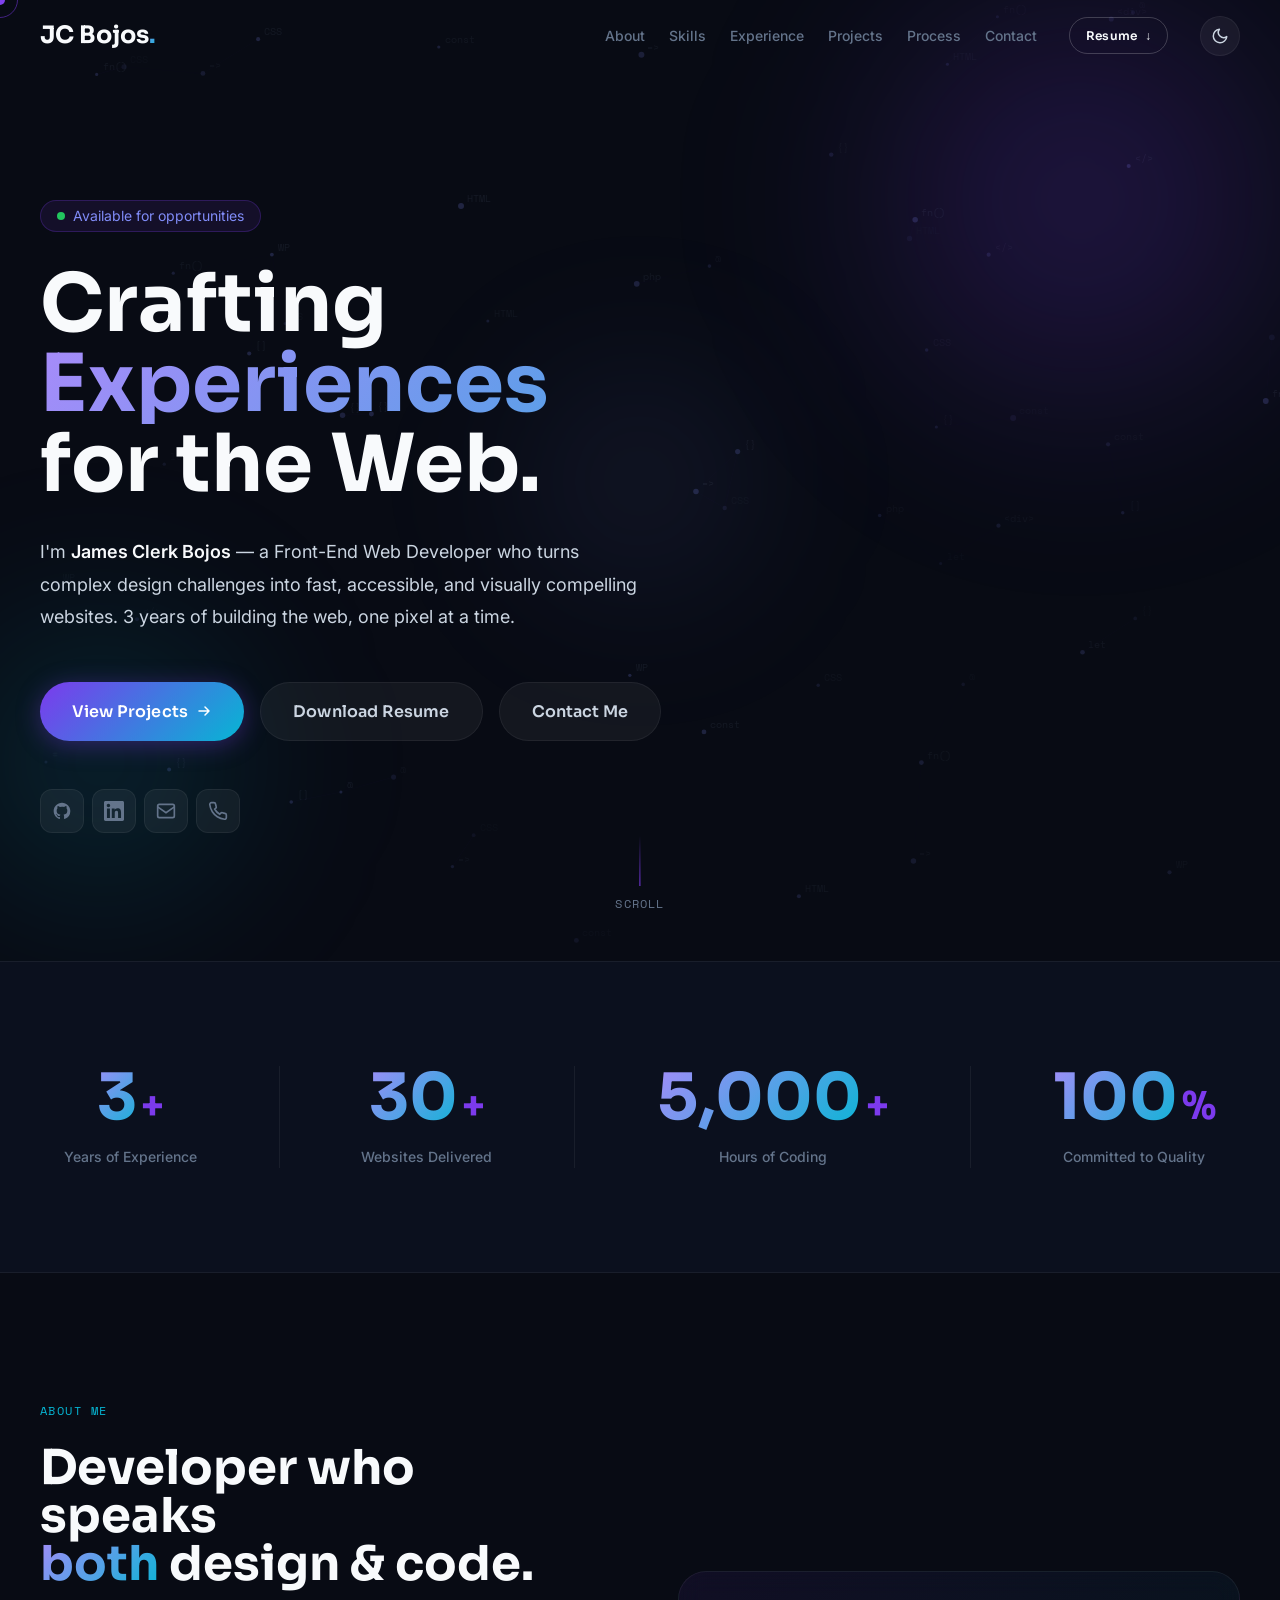
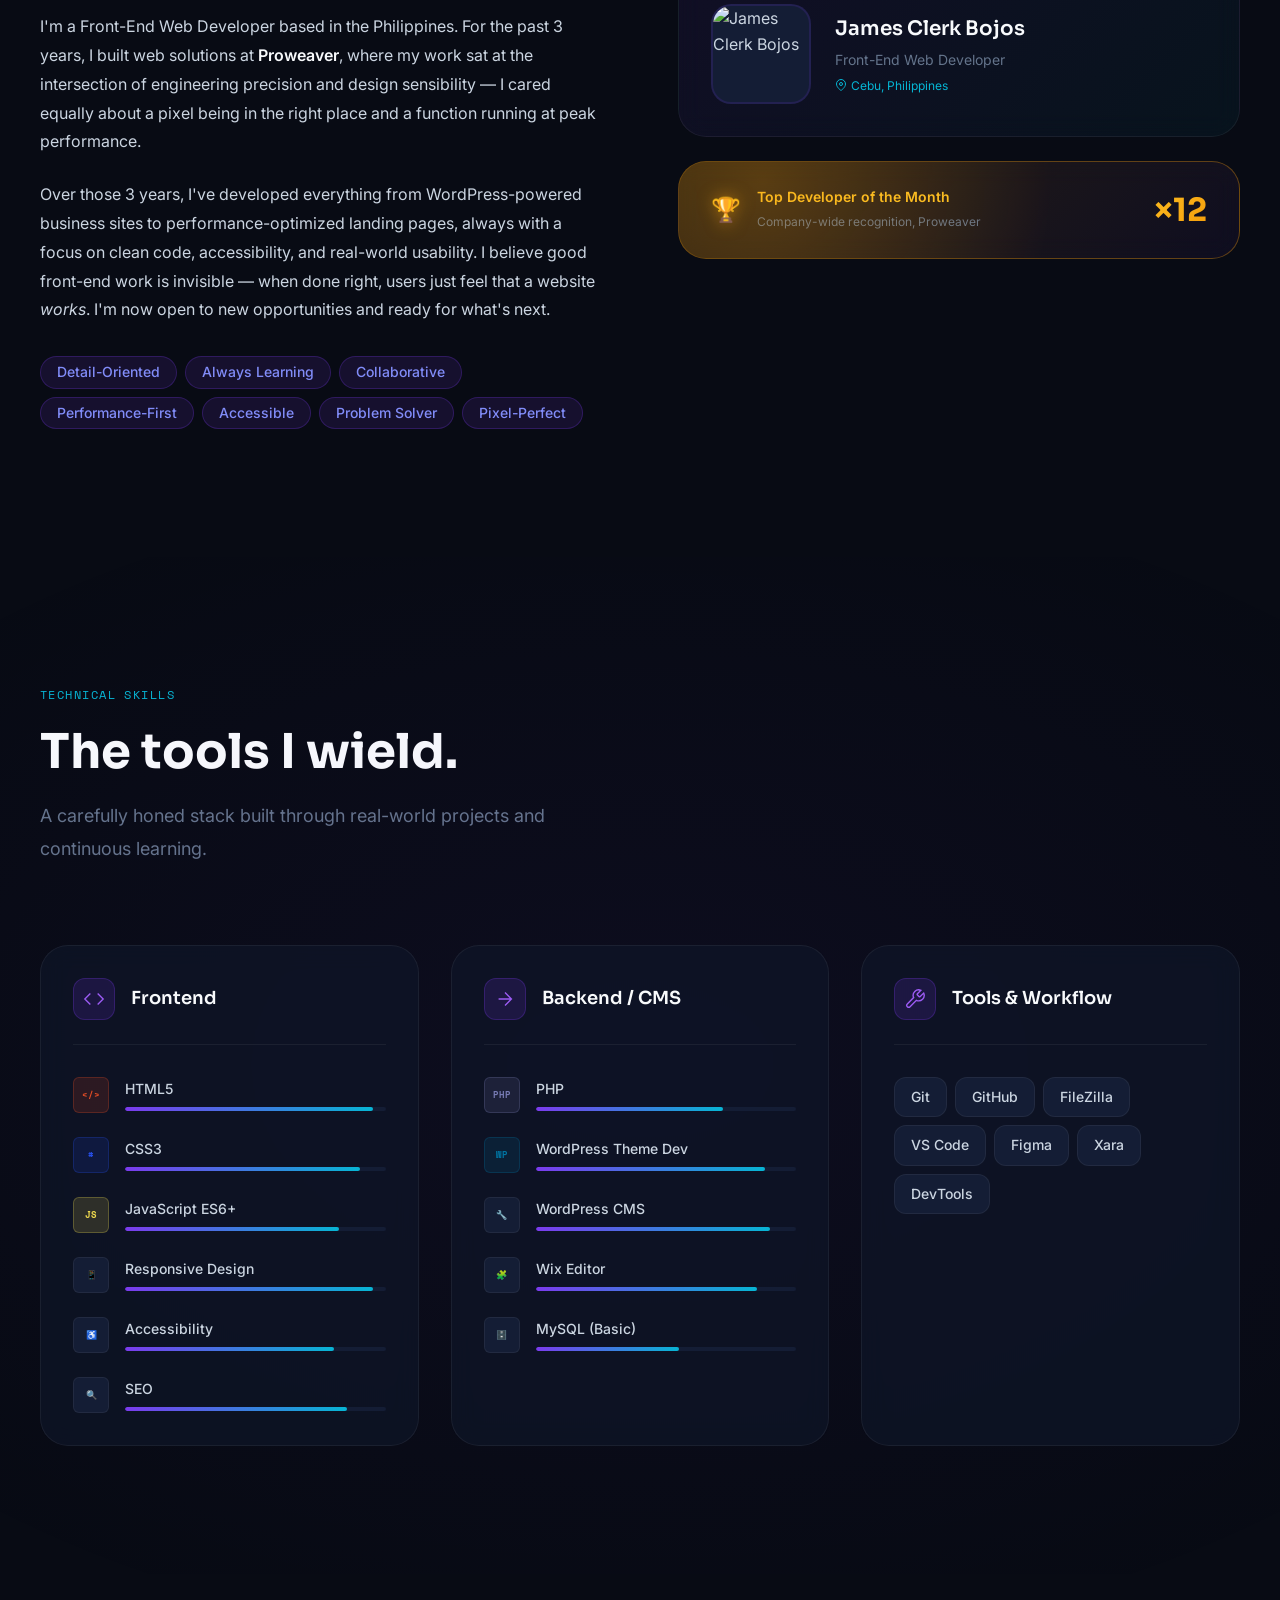
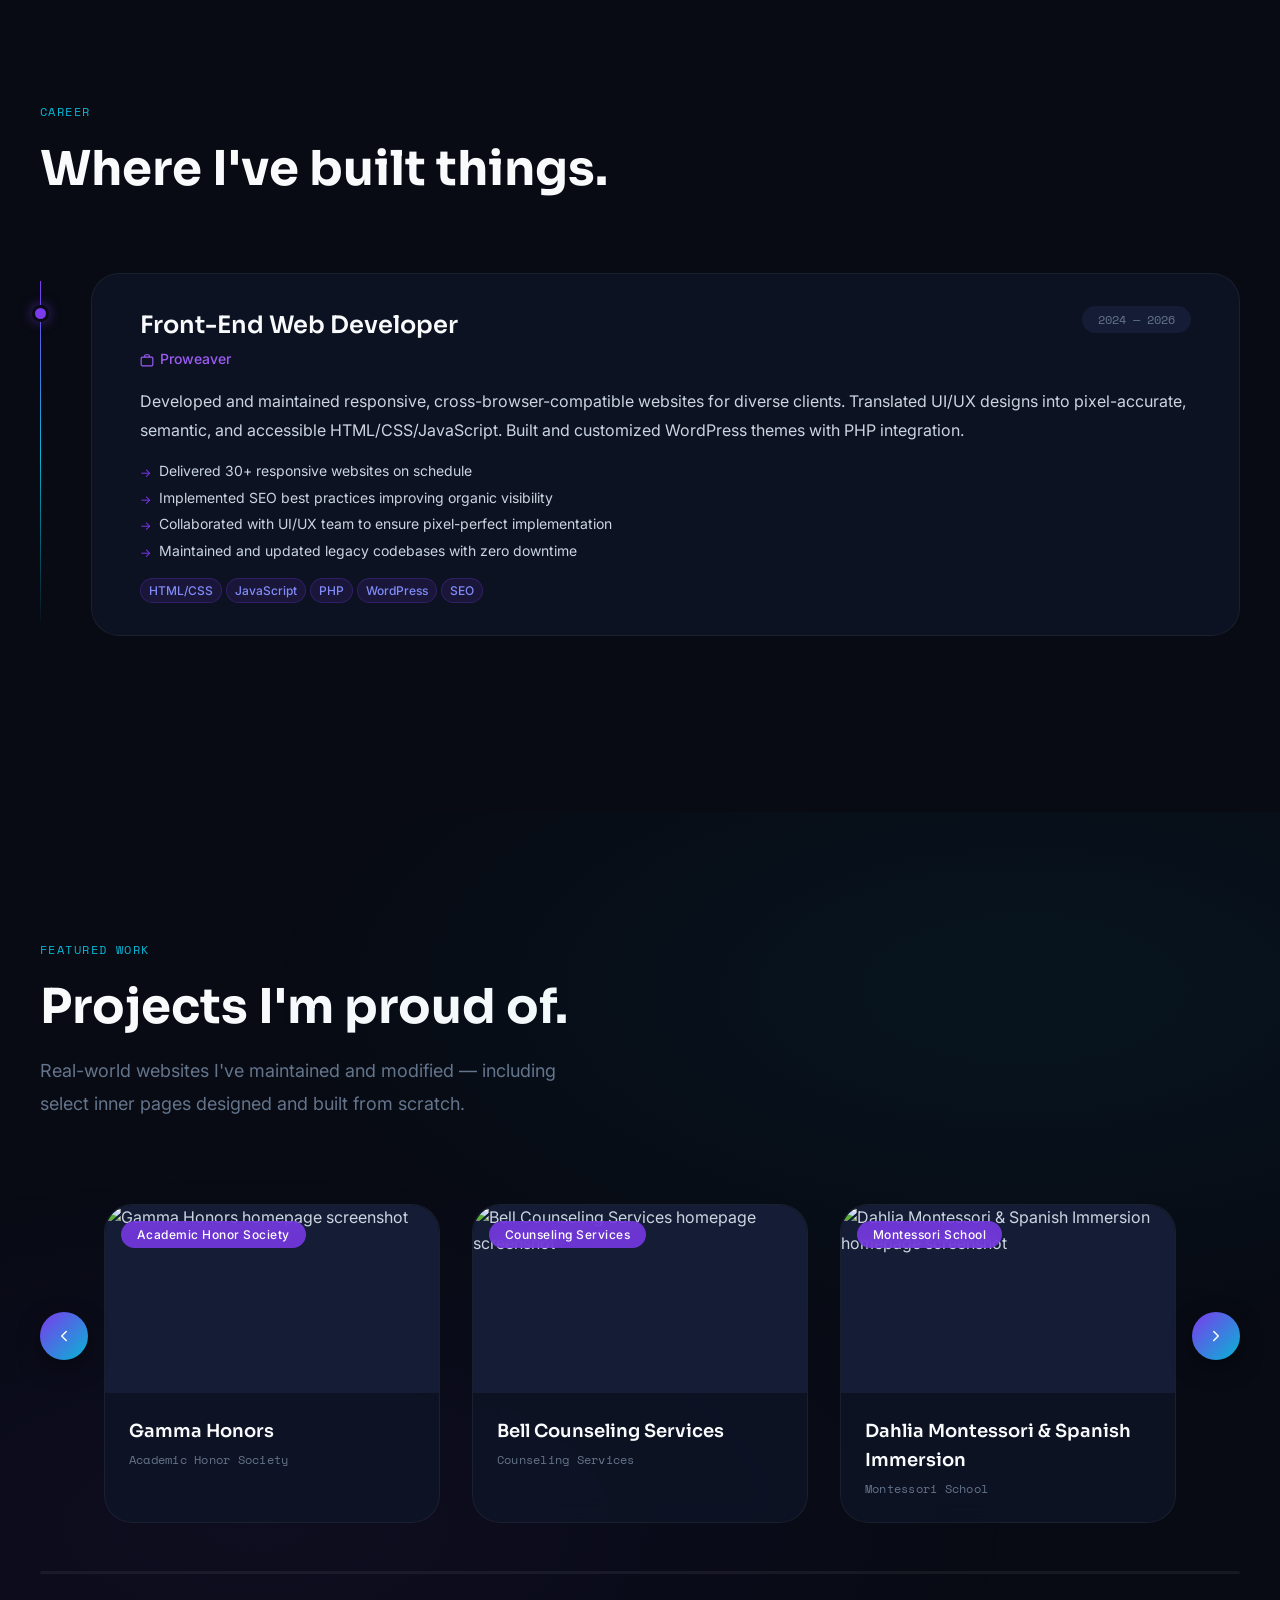
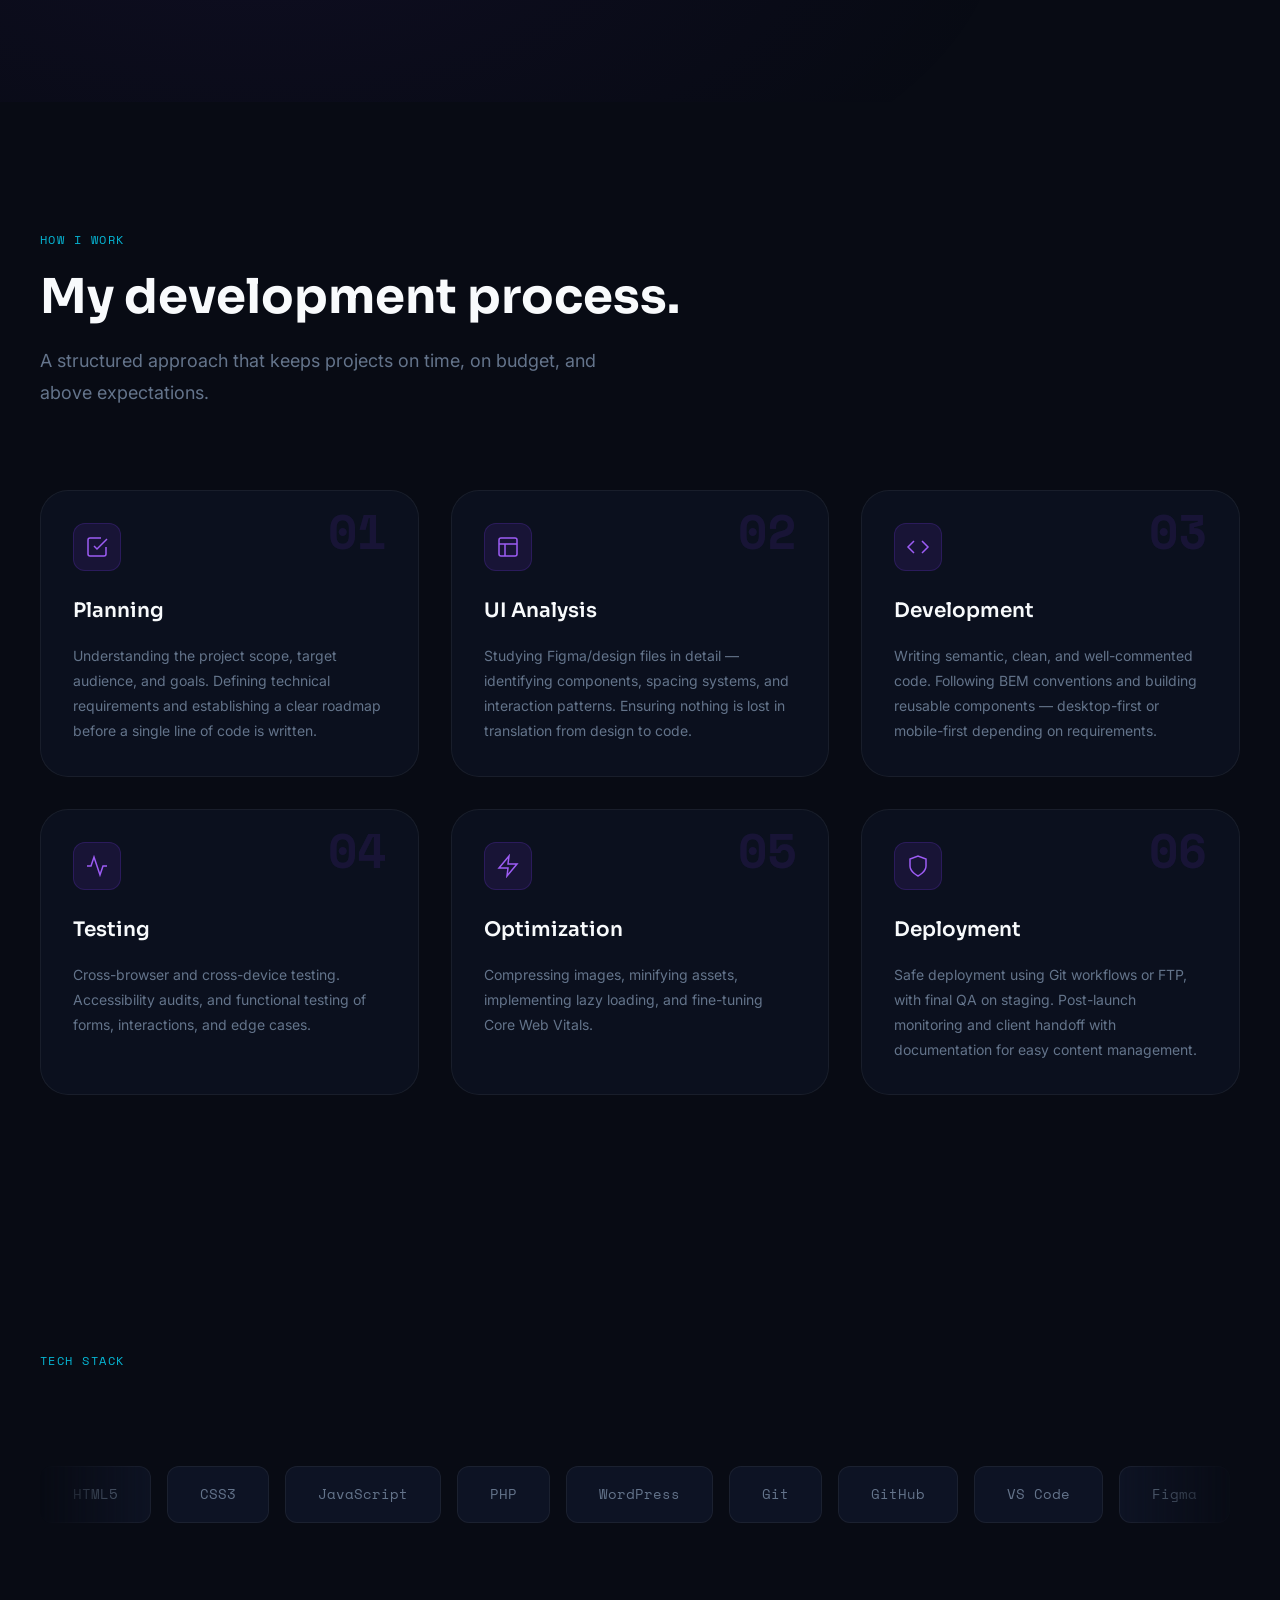
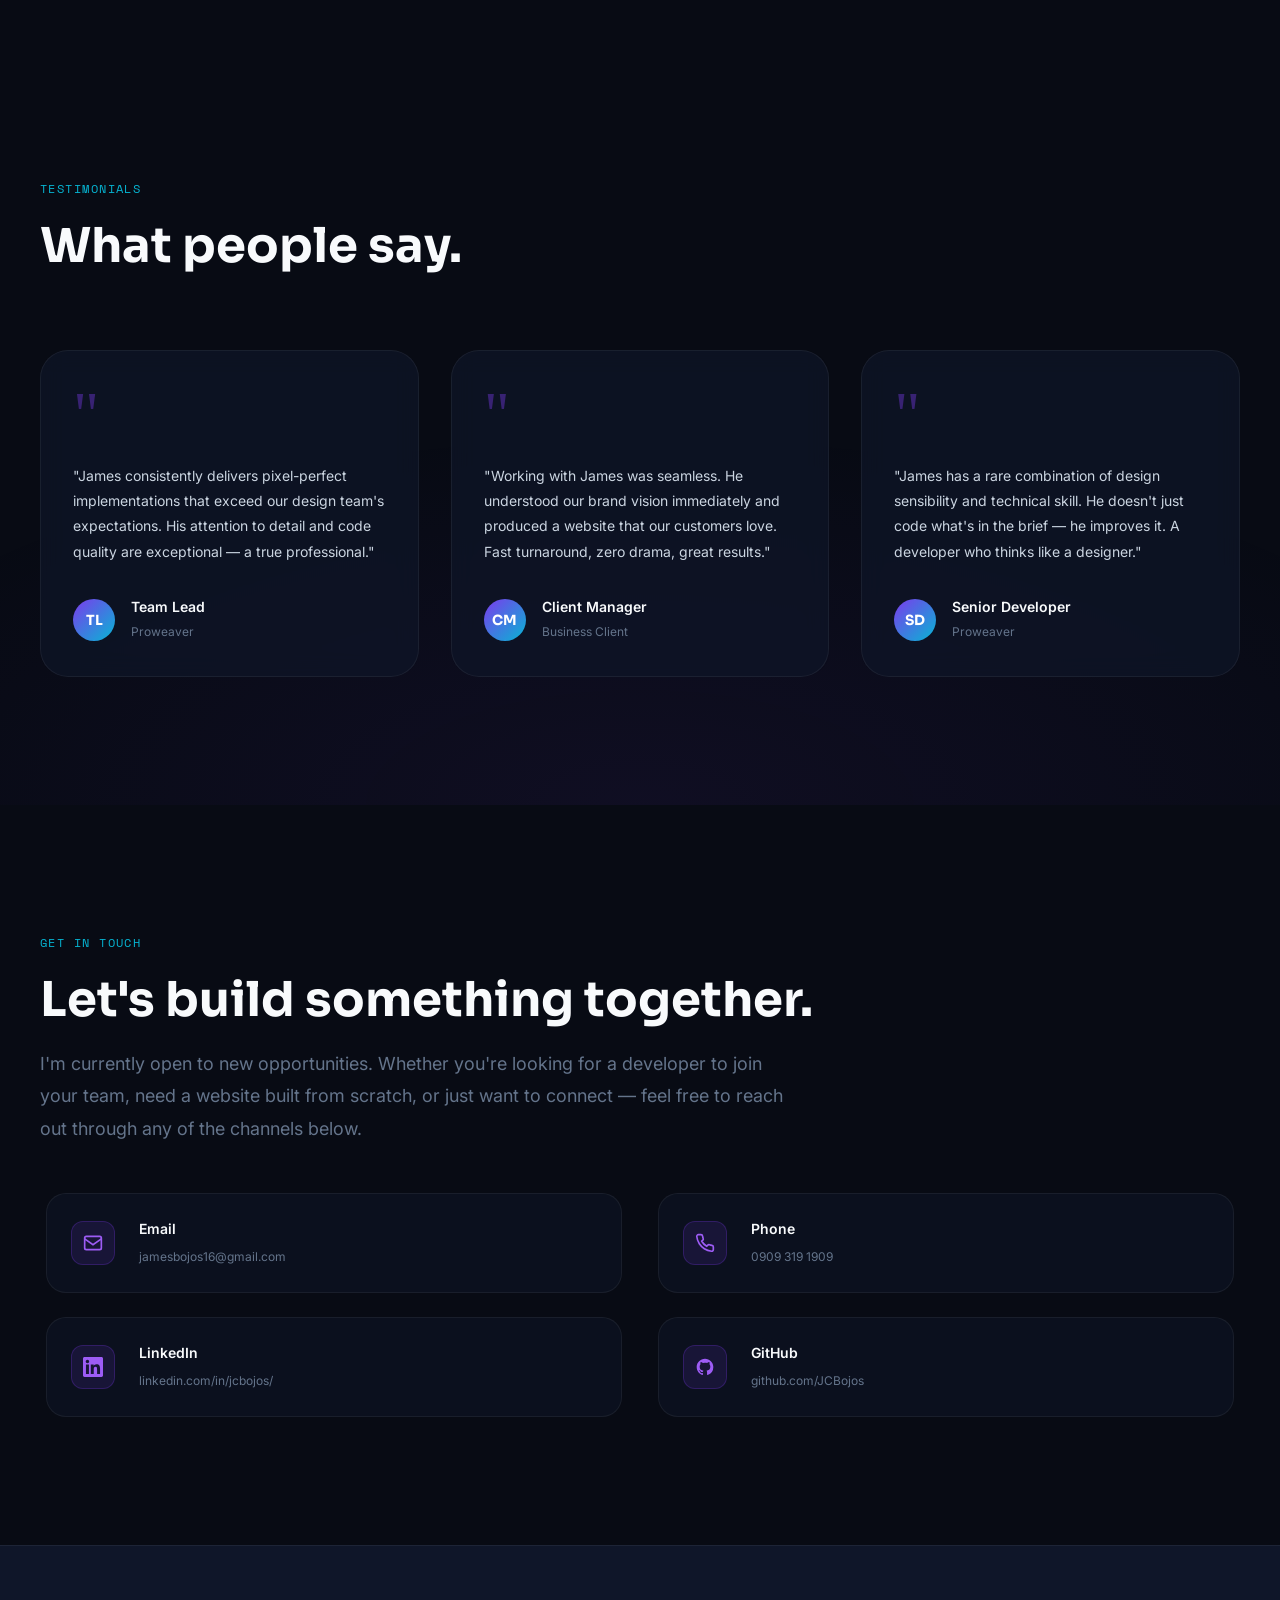
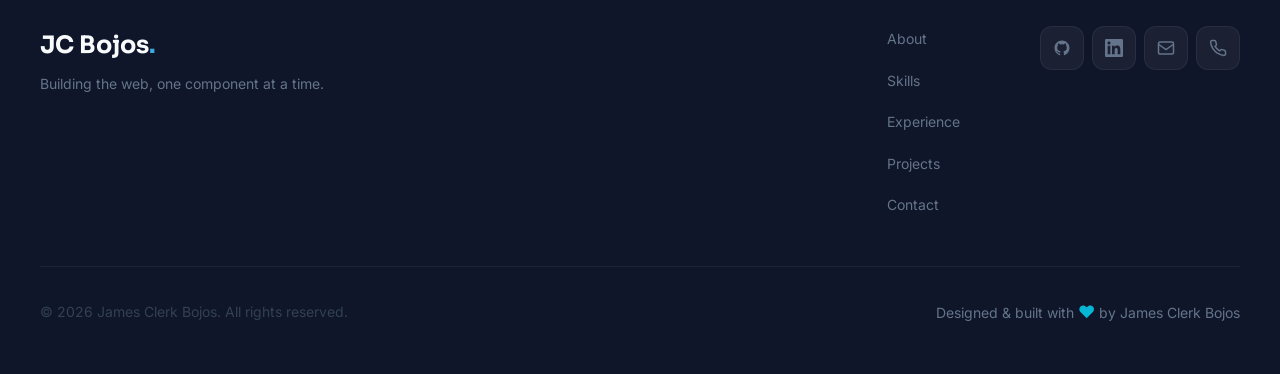
==== commit 9ef0f851: "back to default scheme" ====
--- a/index.html
+++ b/index.html
@@ -1,5 +1,20 @@
 <!DOCTYPE html>
-<html lang="en">
+<!--
+  COLOR SCHEME SWITCH (developer-only)
+  Change data-scheme below to instantly re-skin the entire site.
+
+  Multi-hue: "violet-cyan" (default) | "blue-navy" | "emerald-jade" | "rose-sunset"
+           | "slate-mono" | "crimson-noir" | "sunrise-coral" | "cyberpunk"
+           | "ocean-teal" | "graphite-lime"
+
+  Duotone (single-accent variants, background unchanged):
+  "slate-sky" | "graphite-emerald" | "navy-violet" | "charcoal-orange"
+  | "github-dark" | "indigo-cyan" | "dark-rose" | "royal-gold"
+  | "zinc-lime" | "blackout-teal"
+
+  Full palettes are defined in style.css under "COLOR SCHEMES" / "DUOTONE SCHEMES".
+-->
+<html lang="en" data-scheme="violet-cyan">
 <head>
   <meta charset="UTF-8" />
   <meta name="viewport" content="width=device-width, initial-scale=1.0" />
